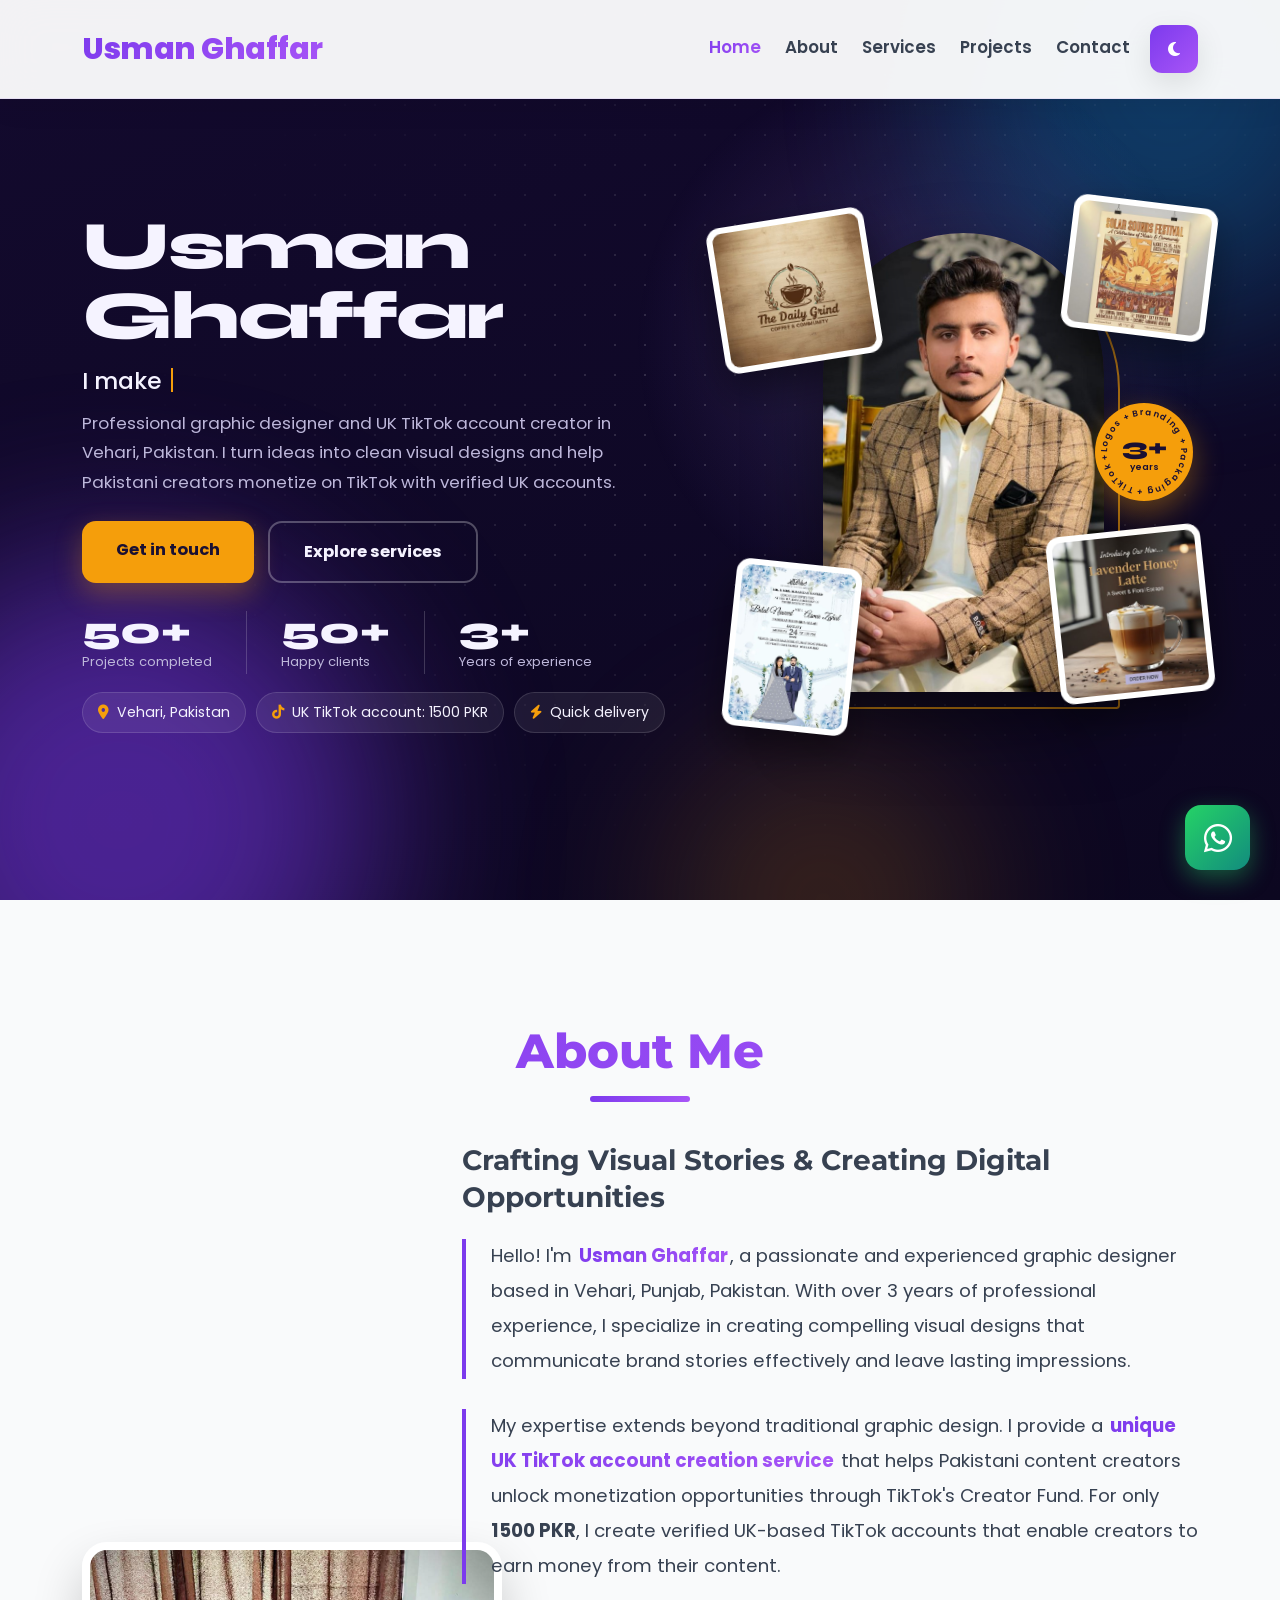
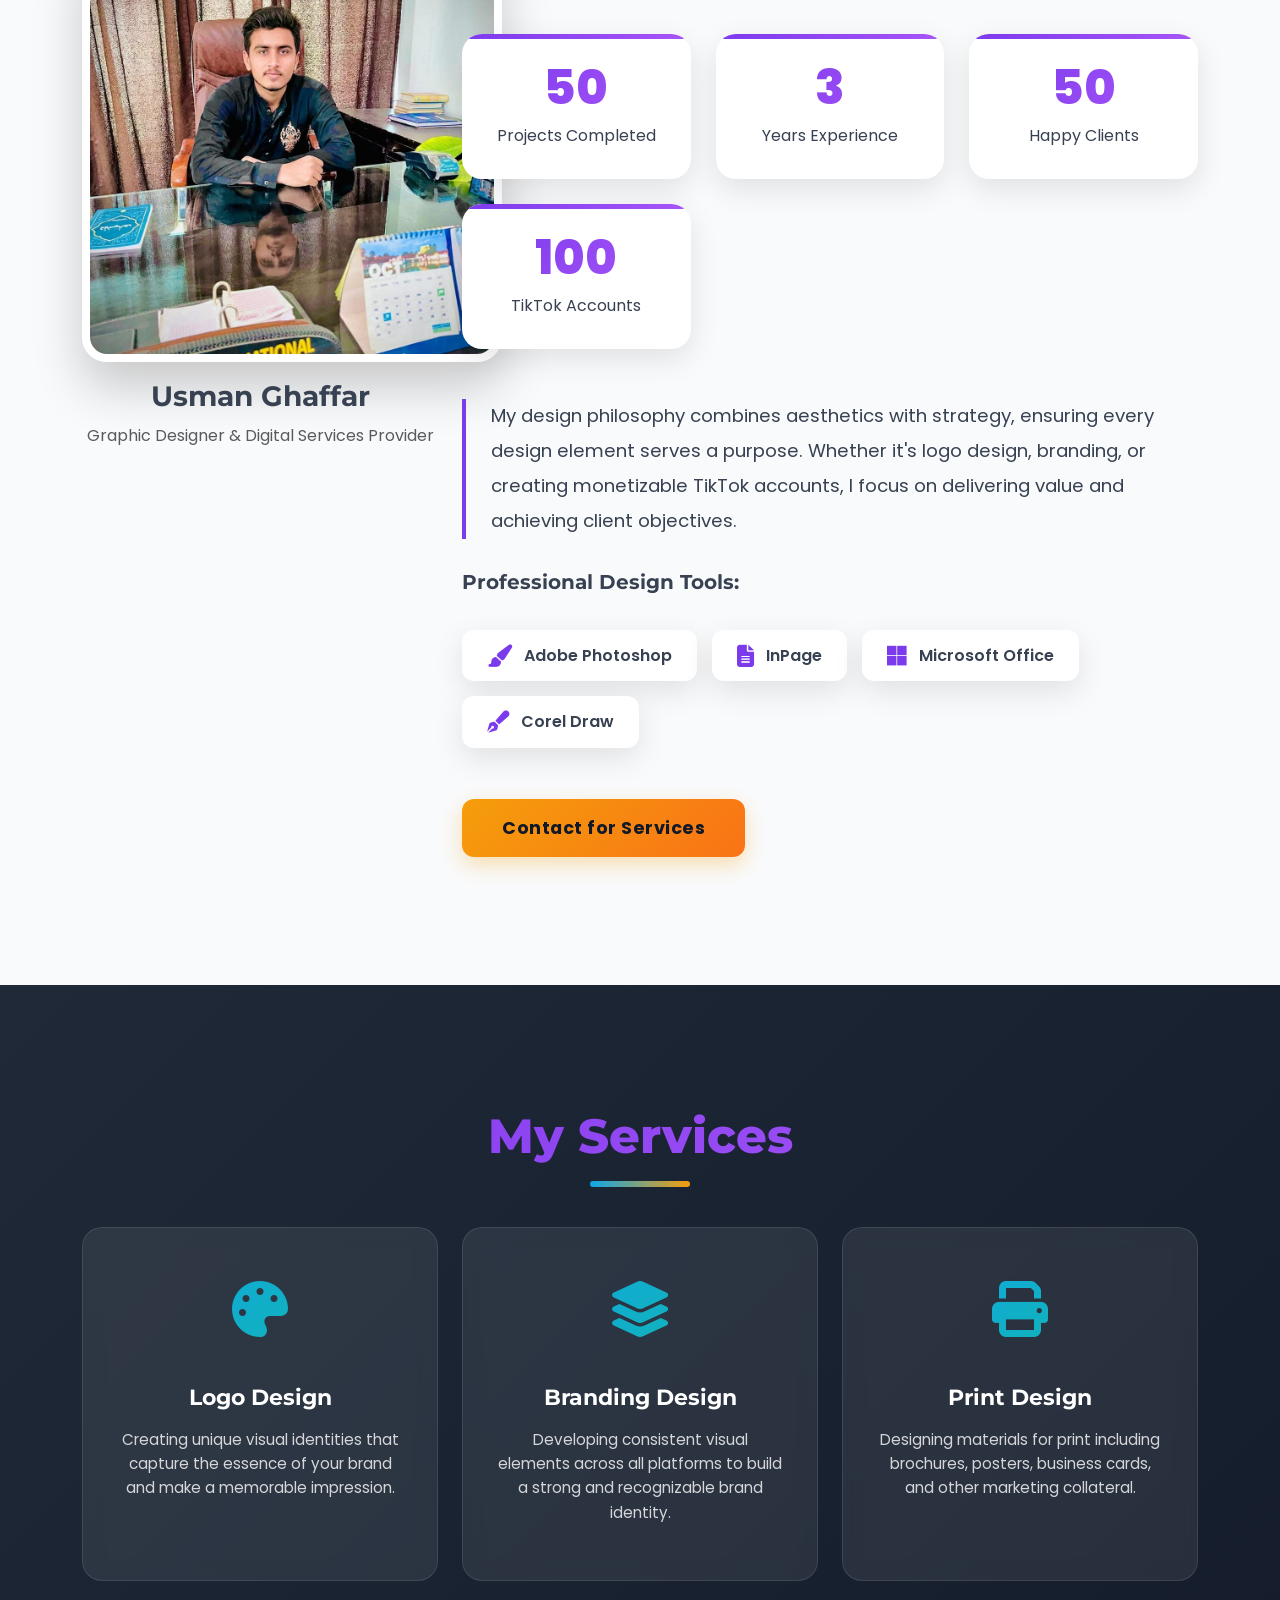
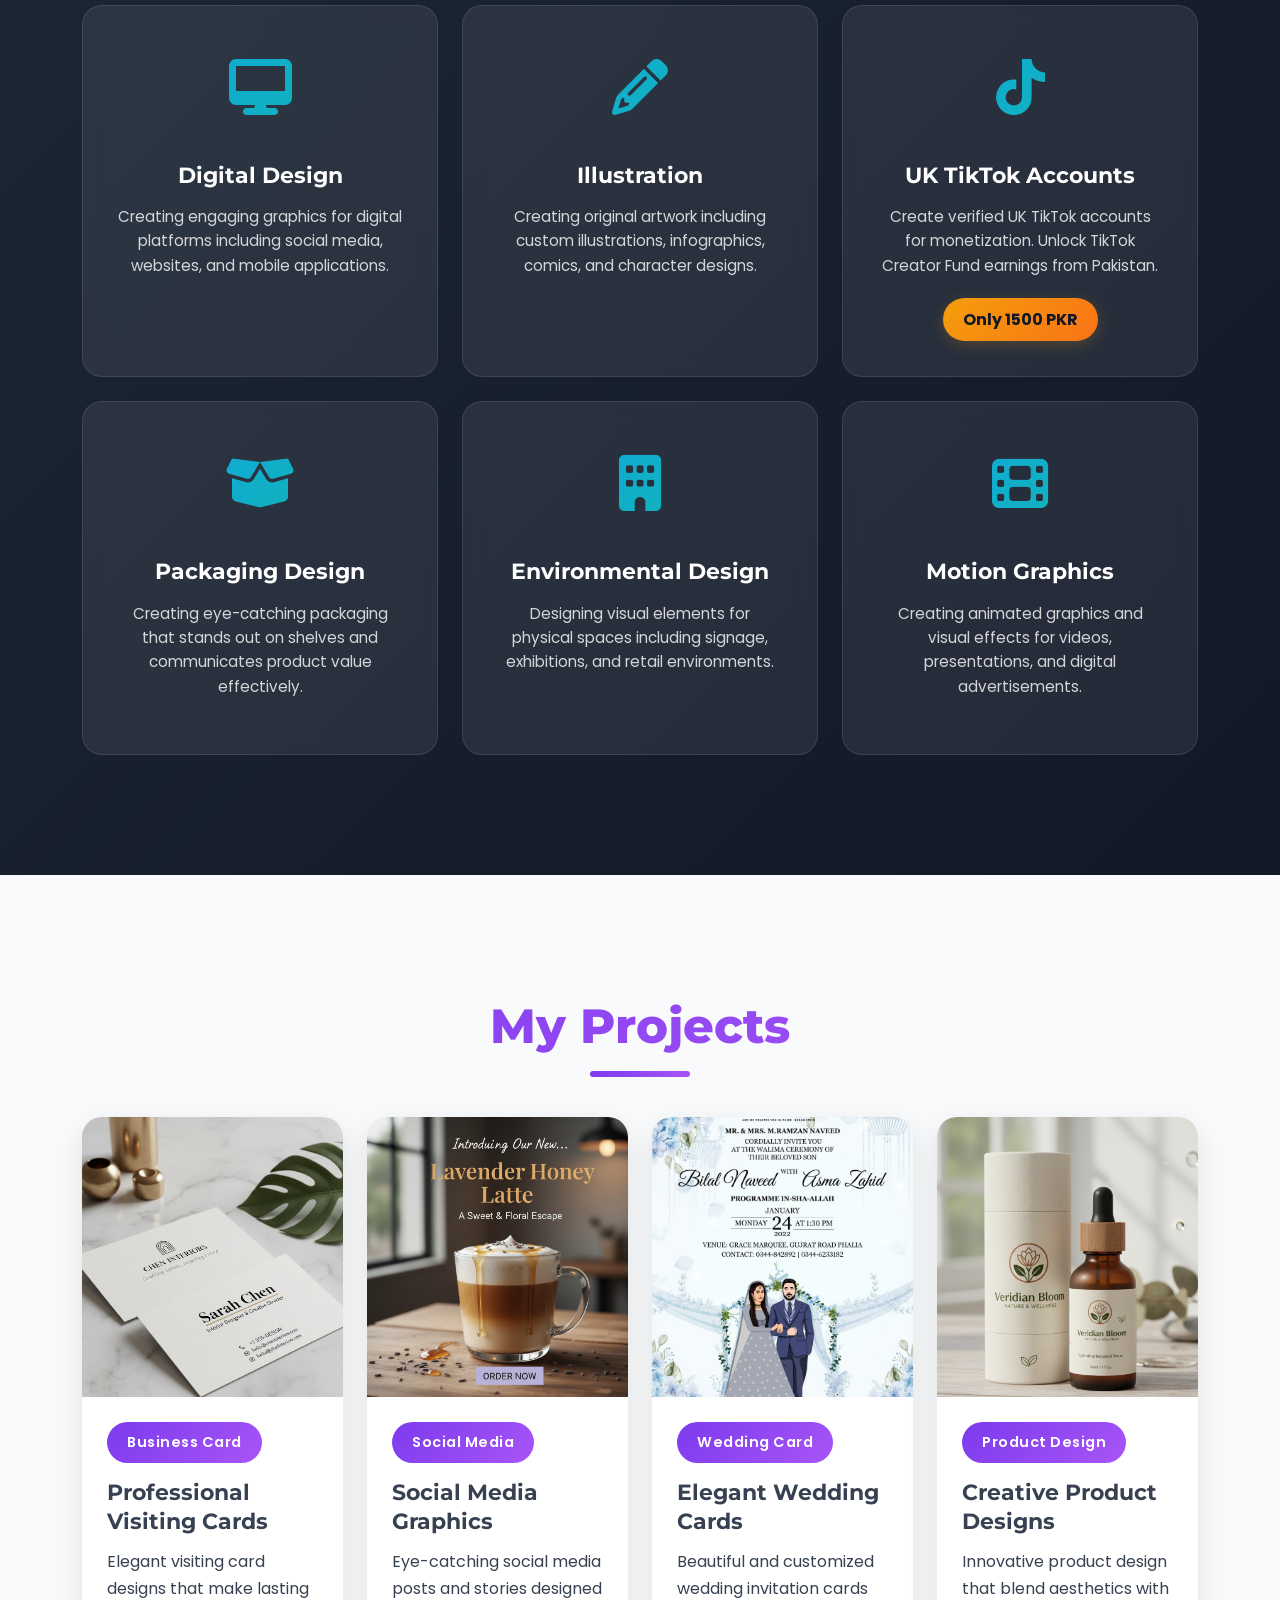
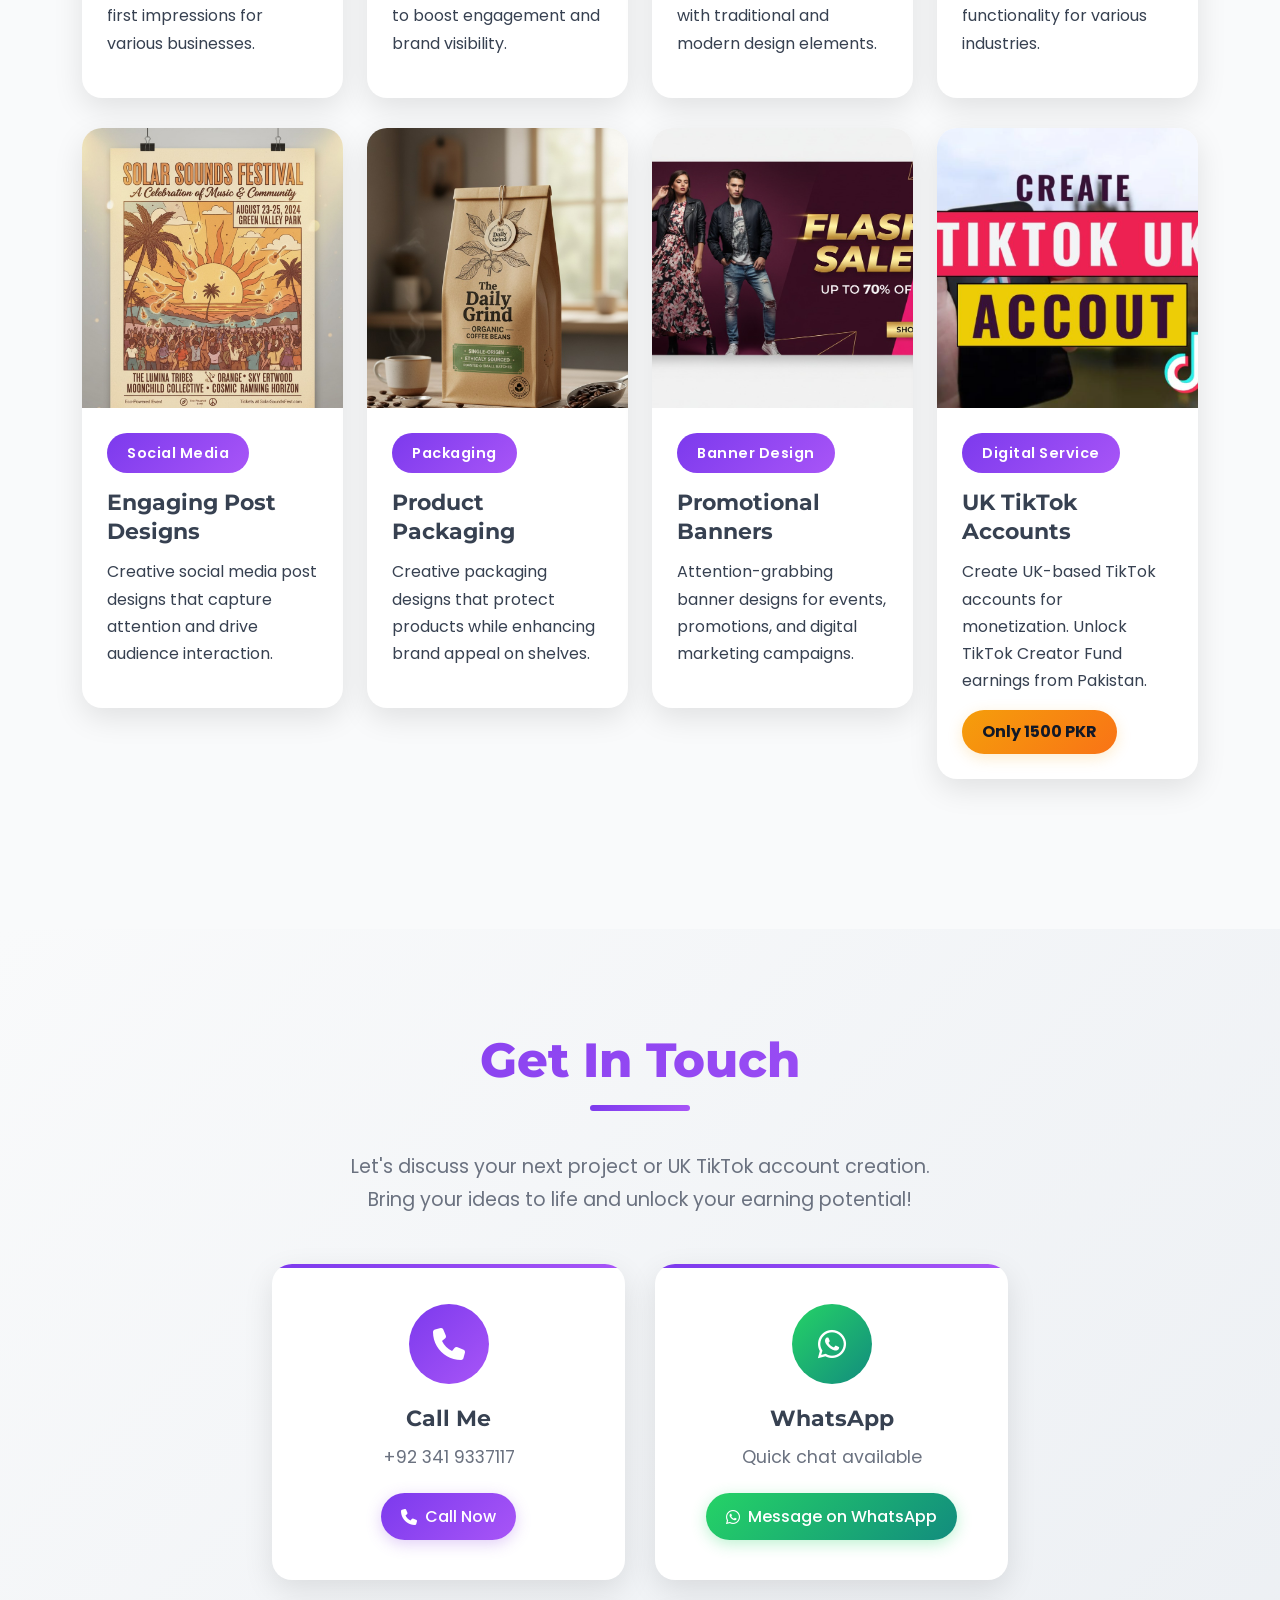
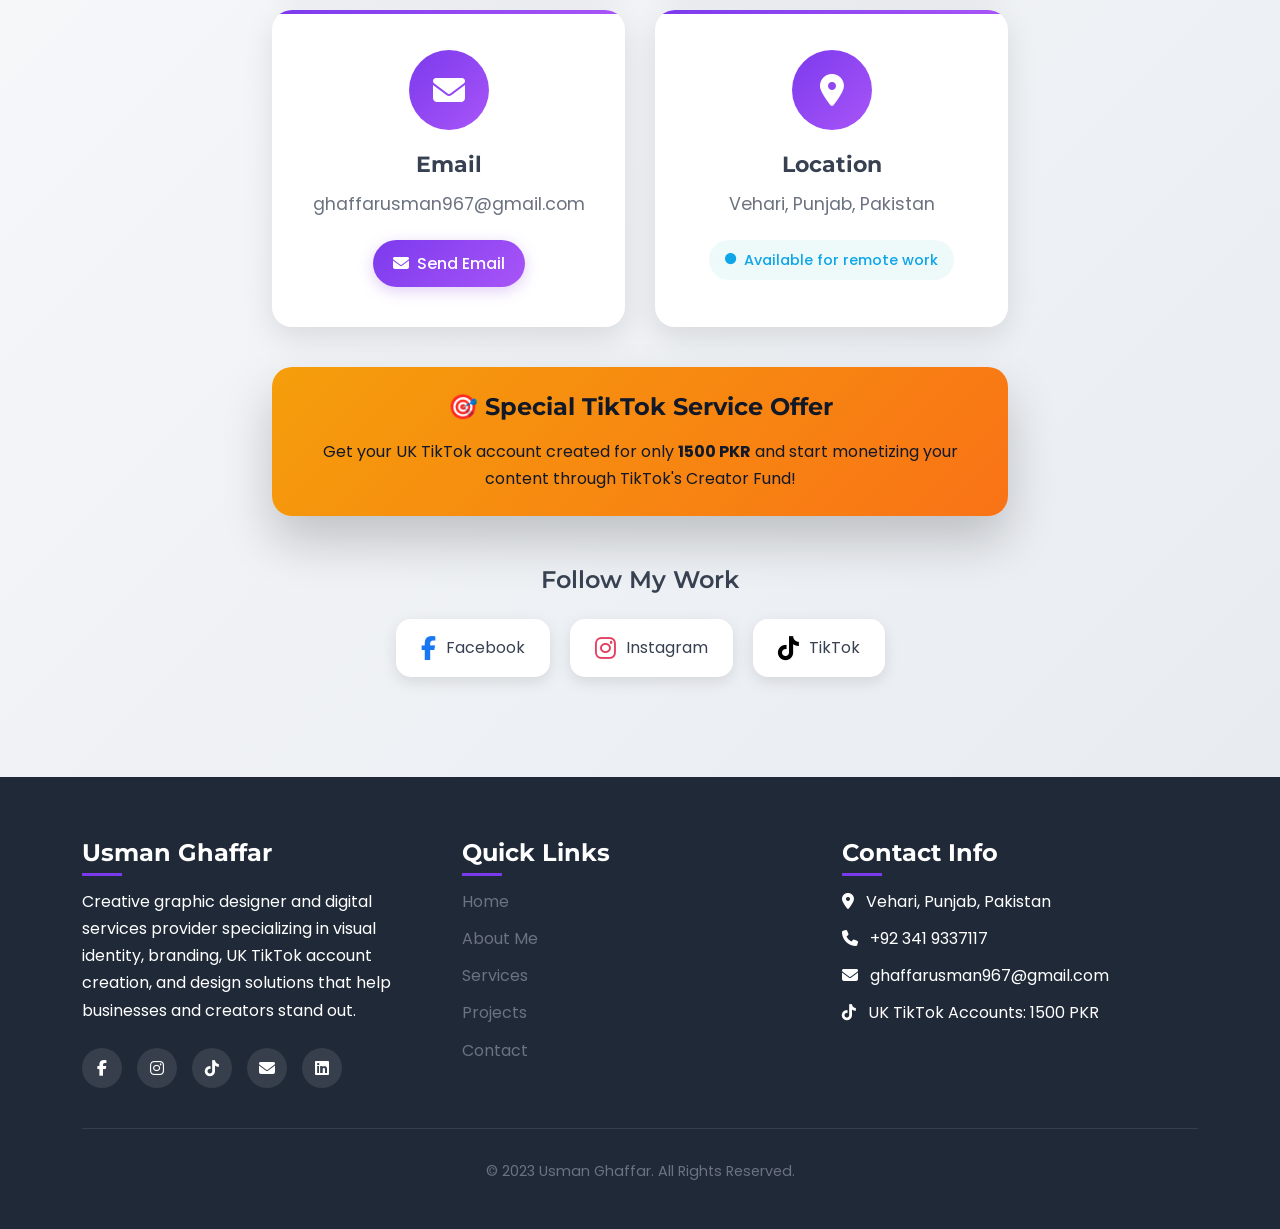
==== index.html @ 7936e30e "Add files via upload" ====
<!DOCTYPE html>
<html lang="en">
<head>
    <meta charset="UTF-8">
    <meta name="viewport" content="width=device-width, initial-scale=1.0">
    <title>Usman Ghaffar - Professional Graphic Designer & UK TikTok Account Creator | Logo Design & Digital Services</title>
    <meta name="google-site-verification" content="google960a1017d7195455" />
    <!-- Bootstrap CSS -->
    <link href="https://cdn.jsdelivr.net/npm/bootstrap@5.3.0/dist/css/bootstrap.min.css" rel="stylesheet">
    <!-- Font Awesome -->
    <link rel="stylesheet" href="https://cdnjs.cloudflare.com/ajax/libs/font-awesome/6.4.0/css/all.min.css">
    <!-- Google Fonts -->
    <link href="https://fonts.googleapis.com/css2?family=Poppins:wght@300;400;500;600;700;800&family=Montserrat:wght@400;500;600;700;800&family=Syne:wght@700;800&display=swap" rel="stylesheet">
    
    <!-- SEO Meta Tags -->
    <meta name="description" content="Usman Ghaffar - Professional Graphic Designer from Vehari, Pakistan offering Logo Design, Branding, Social Media Graphics & UK TikTok Account Creation for Monetization (Only 1500 PKR).">
    <meta name="keywords" content="Usman Ghaffar, Graphic Designer Pakistan, Logo Design, Branding, UK TikTok Account Pakistan, TikTok Monetization, Social Media Design, Visiting Cards, Wedding Cards, Vehari Designer, Digital Services Pakistan">
    <meta name="author" content="Usman Ghaffar">
    <meta name="robots" content="index, follow, max-image-preview:large, max-snippet:-1, max-video-preview:-1">
    <meta name="googlebot" content="index, follow">
    
    <!-- Canonical URL -->
    <link rel="canonical" href="https://usmanghaffarservices.vercel.app">
    
    <!-- Open Graph Tags -->
    <meta property="og:title" content="Usman Ghaffar - Professional Graphic Designer & UK TikTok Account Creator">
    <meta property="og:description" content="Transform your ideas into stunning visuals & monetize on TikTok with UK accounts. Professional Graphic Design & UK TikTok Account Creation services in Pakistan.">
    <meta property="og:type" content="website">
    <meta property="og:url" content="https://usmanghaffarservices.vercel.app">
    <meta property="og:image" content="https://usmanghaffarservices.vercel.app/assets/og-image.jpg">
    <meta property="og:image:secure_url" content="https://usmanghaffarservices.vercel.app/assets/og-image.jpg">
    <meta property="og:image:type" content="image/jpeg">
    <meta property="og:image:width" content="1200">
    <meta property="og:image:height" content="630">
    <meta property="og:image:alt" content="Usman Ghaffar - Professional Graphic Designer and UK TikTok Account Creator from Pakistan">
    <meta property="og:locale" content="en_US">
    <meta property="og:site_name" content="Usman Ghaffar Services">
    
    <!-- Twitter Card -->
    <meta name="twitter:card" content="summary_large_image">
    <meta name="twitter:title" content="Usman Ghaffar - Graphic Designer & UK TikTok Account Creator">
    <meta name="twitter:description" content="Professional Graphic Design & UK TikTok Account Creation services in Pakistan. Get monetized on TikTok!">
    <meta name="twitter:image" content="https://usmanghaffarservices.vercel.app/assets/og-image.jpg">
    <meta name="twitter:image:alt" content="Usman Ghaffar - Professional Graphic Designer and UK TikTok Account Creator from Pakistan">
    
    <!-- Structured Data for Local Business -->
    <script type="application/ld+json">
    {
        "@context": "https://schema.org",
        "@type": "ProfessionalService",
        "name": "Usman Ghaffar Services",
        "image": "https://usmanghaffarservices.vercel.app/assets/og-image.jpg",
        "logo": "https://usmanghaffarservices.vercel.app/favicon-192x192.png",
        "description": "Professional Graphic Design & UK TikTok Account Creation services in Vehari, Pakistan",
        "address": {
            "@type": "PostalAddress",
            "addressLocality": "Vehari",
            "addressRegion": "Punjab",
            "addressCountry": "Pakistan"
        },
        "geo": {
            "@type": "GeoCoordinates",
            "latitude": "30.0417",
            "longitude": "72.3528"
        },
        "url": "https://usmanghaffarservices.vercel.app",
        "telephone": "+923419337117",
        "email": "ghaffarusman967@gmail.com",
        "openingHours": "Mo-Su 09:00-22:00",
        "serviceType": ["Graphic Design", "Logo Design", "Branding", "UK TikTok Account Creation", "Digital Services"],
        "priceRange": "₹₹",
        "sameAs": [
            "https://www.facebook.com/share/16mjkzLDcg/",
            "https://www.instagram.com/usmanghaffar33",
            "https://www.tiktok.com/@mr.graphics6"
        ]
    }
    </script>
    
    <!-- Favicons (browser tab + Google search results) -->
    <link rel="icon" href="/favicon.ico" sizes="any">
    <link rel="icon" type="image/png" sizes="48x48" href="/favicon-48x48.png">
    <link rel="icon" type="image/png" sizes="192x192" href="/favicon-192x192.png">
    <link rel="apple-touch-icon" sizes="180x180" href="/apple-touch-icon.png">
    <meta name="theme-color" content="#7C3AED">

    <!-- Google AdSense -->
    <script async src="https://pagead2.googlesyndication.com/pagead/js/adsbygoogle.js?client=ca-pub-4909260002549497"
         crossorigin="anonymous"></script>
    
    <style>
        :root {
            --primary: #7C3AED;
            --primary-dark: #6D28D9;
            --primary-light: #8B5CF6;
            --secondary: #0EA5E9;
            --secondary-dark: #0284C7;
            --accent: #F59E0B;
            --accent-dark: #D97706;
            --purple: #A855F7;
            --purple-dark: #9333EA;
            --blue: #3B82F6;
            --blue-dark: #2563EB;
            --teal: #14B8A6;
            --teal-dark: #0D9488;
            --dark: #1F2937;
            --darker: #111827;
            --light: #F9FAFB;
            --light-gray: #F3F4F6;
            --text: #374151;
            --text-light: #6B7280;
            --transition: all 0.4s cubic-bezier(0.4, 0, 0.2, 1);
            --shadow: 0 10px 30px rgba(0, 0, 0, 0.1);
            --shadow-lg: 0 20px 40px rgba(0, 0, 0, 0.15);
            --shadow-xl: 0 25px 50px rgba(0, 0, 0, 0.2);
            --gradient-primary: linear-gradient(135deg, var(--primary), var(--purple));
            --gradient-secondary: linear-gradient(135deg, var(--secondary), var(--teal));
            --gradient-accent: linear-gradient(135deg, var(--accent), #F97316);
            --gradient-dark: linear-gradient(135deg, var(--dark), var(--darker));
        }

        .dark-mode {
            --primary: #8B5CF6;
            --primary-dark: #7C3AED;
            --primary-light: #A78BFA;
            --secondary: #38BDF8;
            --secondary-dark: #0EA5E9;
            --accent: #FBBF24;
            --accent-dark: #F59E0B;
            --purple: #C084FC;
            --purple-dark: #A855F7;
            --blue: #60A5FA;
            --blue-dark: #3B82F6;
            --teal: #2DD4BF;
            --teal-dark: #14B8A6;
            --dark: #111827;
            --darker: #030712;
            --light: #1F2937;
            --light-gray: #374151;
            --text: #F9FAFB;
            --text-light: #D1D5DB;
            --gradient-primary: linear-gradient(135deg, var(--primary), var(--purple-dark));
            --gradient-secondary: linear-gradient(135deg, var(--secondary), var(--teal-dark));
            --gradient-accent: linear-gradient(135deg, var(--accent), #F97316);
            --gradient-dark: linear-gradient(135deg, #1F2937, #111827);
        }

        * {
            margin: 0;
            padding: 0;
            box-sizing: border-box;
        }

        html {
            scroll-behavior: smooth;
        }

        body {
            font-family: 'Poppins', sans-serif;
            background-color: var(--light);
            color: var(--text);
            transition: var(--transition);
            overflow-x: hidden;
            line-height: 1.7;
        }

        h1, h2, h3, h4, h5, h6 {
            font-family: 'Montserrat', sans-serif;
            font-weight: 700;
            line-height: 1.3;
        }

        /* Navbar */
        .navbar {
            background-color: rgba(255, 255, 255, 0.95);
            backdrop-filter: blur(20px);
            box-shadow: 0 4px 30px rgba(0, 0, 0, 0.08);
            padding: 18px 0;
            transition: var(--transition);
            border-bottom: 1px solid rgba(124, 58, 237, 0.1);
        }

        .dark-mode .navbar {
            background-color: rgba(31, 41, 55, 0.95);
            border-bottom: 1px solid rgba(139, 92, 246, 0.1);
        }

        .navbar-brand {
            font-weight: 800;
            font-size: 1.9rem;
            background: var(--gradient-primary);
            -webkit-background-clip: text;
            -webkit-text-fill-color: transparent;
            letter-spacing: -0.5px;
        }

        .nav-link {
            font-weight: 600;
            margin: 0 12px;
            position: relative;
            color: var(--text) !important;
            font-size: 1.05rem;
            padding: 8px 0 !important;
        }

        .nav-link:after {
            content: '';
            position: absolute;
            bottom: 0;
            left: 0;
            width: 0;
            height: 3px;
            background: var(--gradient-primary);
            border-radius: 2px;
            transition: var(--transition);
        }

        .nav-link:hover:after {
            width: 100%;
        }

        .nav-link.active {
            background: var(--gradient-primary);
            -webkit-background-clip: text;
            -webkit-text-fill-color: transparent;
        }

        /* Theme Toggle */
        .theme-toggle {
            background: var(--gradient-primary);
            color: white;
            border: none;
            width: 48px;
            height: 48px;
            border-radius: 12px;
            display: flex;
            align-items: center;
            justify-content: center;
            cursor: pointer;
            box-shadow: var(--shadow);
            transition: var(--transition);
            position: relative;
            overflow: hidden;
        }

        .theme-toggle:hover {
            transform: translateY(-3px) rotate(10deg);
            box-shadow: var(--shadow-lg);
        }

        /* WhatsApp Floating Button */
        .whatsapp-float {
            position: fixed;
            bottom: 30px;
            right: 30px;
            width: 65px;
            height: 65px;
            background: linear-gradient(135deg, #25D366, #128C7E);
            color: white;
            border-radius: 16px;
            text-align: center;
            font-size: 32px;
            box-shadow: 0 8px 25px rgba(37, 211, 102, 0.4);
            z-index: 1000;
            display: flex;
            align-items: center;
            justify-content: center;
            animation: float 3s ease-in-out infinite;
            transition: var(--transition);
            text-decoration: none;
        }

        .whatsapp-float:hover {
            transform: scale(1.15) rotate(5deg);
            box-shadow: 0 12px 30px rgba(37, 211, 102, 0.6);
        }

        @keyframes float {
            0%, 100% { transform: translateY(0px); }
            50% { transform: translateY(-10px); }
        }

        /* ===== Hero (redesigned) ===== */
        .hx {
            --hx-bg: #130a2e;
            --hx-bg2: #0c0720;
            --hx-ink: #F5F3FF;
            --hx-mute: #BDB7DA;
            --hx-amber: #F59E0B;
            position: relative;
            min-height: 100vh;
            min-height: 100svh;
            display: flex;
            align-items: center;
            padding: 112px 0 64px;
            overflow: hidden;
            isolation: isolate;
            color: var(--hx-ink);
            background: linear-gradient(160deg, var(--hx-bg) 0%, var(--hx-bg2) 100%);
        }

        /* Background layers */
        .hx-bg { position: absolute; inset: 0; z-index: -1; pointer-events: none; }
        .hx-blob {
            position: absolute;
            border-radius: 50%;
            filter: blur(90px);
            will-change: transform;
            animation: hx-drift 18s ease-in-out infinite alternate;
        }
        .hx-blob.b1 { width: 520px; height: 520px; background: #7C3AED; left: -140px; bottom: -180px; opacity: .55; }
        .hx-blob.b2 { width: 440px; height: 440px; background: #0EA5E9; right: -110px; top: -130px; opacity: .32; animation-duration: 23s; animation-delay: -6s; }
        .hx-blob.b3 { width: 300px; height: 300px; background: #F59E0B; right: 24%; bottom: -150px; opacity: .2; animation-duration: 27s; animation-delay: -12s; }
        @keyframes hx-drift { to { transform: translate3d(70px, -45px, 0) scale(1.12); } }

        .hx-dots {
            position: absolute;
            inset: 0;
            background-image: radial-gradient(rgba(255, 255, 255, .15) 1px, transparent 1.3px);
            background-size: 30px 30px;
            -webkit-mask-image: radial-gradient(ellipse 70% 70% at 62% 45%, #000 15%, transparent 75%);
            mask-image: radial-gradient(ellipse 70% 70% at 62% 45%, #000 15%, transparent 75%);
        }
        .hx-spot {
            position: absolute;
            inset: 0;
            background: radial-gradient(440px circle at var(--sx, 72%) var(--sy, 38%), rgba(167, 139, 250, .2), transparent 65%);
        }

        /* Layout */
        .hx-grid {
            display: grid;
            grid-template-columns: minmax(0, 1.12fr) minmax(0, .88fr);
            gap: clamp(24px, 4vw, 64px);
            align-items: center;
        }
        .hx-copy { position: relative; z-index: 2; container-type: inline-size; min-width: 0; }

        /* Name: letters rise out of a mask, then react to the cursor */
        .hx-name {
            font-family: 'Syne', 'Montserrat', sans-serif;
            font-weight: 800;
            font-size: clamp(2.2rem, 5.6vw, 4.6rem);   /* fallback */
            font-size: clamp(2.2rem, 11.4cqw, 8rem);   /* fits the column: Syne is very wide */
            white-space: nowrap;
            line-height: .95;
            letter-spacing: -.03em;
            margin: 0 0 16px;
            color: var(--hx-ink);
        }
        .hx-line { display: block; overflow: hidden; padding: .14em 0 .08em; margin: -.14em 0 -.08em; }
        .hx-ch {
            display: inline-block;
            transform: translateY(110%);
            animation: hx-ch-in .95s cubic-bezier(.2, .8, .2, 1) forwards;
            animation-delay: calc(.15s + var(--i) * .06s);
            transition: color .25s ease, translate .3s cubic-bezier(.2, .8, .2, 1);
        }
        .hx-ch:hover { color: var(--hx-amber); translate: 0 -.07em; }
        @keyframes hx-ch-in { to { transform: translateY(0); } }

        .hx-role {
            font-size: clamp(1.1rem, 1.9vw, 1.45rem);
            font-weight: 500;
            line-height: 1.4;
            min-height: 1.4em;
            margin: 0 0 12px;
        }
        .hx-role .hx-type { color: var(--hx-amber); }
        .hx-caret {
            display: inline-block;
            width: 2px;
            height: 1.05em;
            margin-left: 3px;
            vertical-align: -.15em;
            background: var(--hx-amber);
            animation: hx-blink 1s steps(1) infinite;
        }
        @keyframes hx-blink { 50% { opacity: 0; } }

        .hx-lead {
            max-width: 34rem;
            font-size: 1.05rem;
            line-height: 1.75;
            color: var(--hx-mute);
            margin: 0 0 24px;
        }

        .hx-actions { display: flex; flex-wrap: wrap; gap: 14px; margin-bottom: 28px; }
        .hx-btn {
            position: relative;
            overflow: hidden;
            display: inline-block;
            padding: 15px 34px;
            border-radius: 14px;
            font-weight: 700;
            font-size: 1.02rem;
            transition: transform .3s cubic-bezier(.2, .8, .2, 1), box-shadow .3s ease, background-color .3s ease, border-color .3s ease;
        }
        .hx-btn:focus-visible { outline: 3px solid #fff; outline-offset: 3px; }
        .hx-btn-main { background: var(--hx-amber); color: #1a1033; box-shadow: 0 10px 28px rgba(245, 158, 11, .32); }
        .hx-btn-main:hover { color: #1a1033; transform: translateY(-4px); box-shadow: 0 16px 36px rgba(245, 158, 11, .45); }
        .hx-btn-main:after {
            content: '';
            position: absolute;
            top: 0; bottom: 0; left: -60%;
            width: 40%;
            background: linear-gradient(100deg, transparent, rgba(255, 255, 255, .55), transparent);
            transform: skewX(-20deg);
        }
        .hx-btn-main:hover:after { left: 130%; transition: left .7s ease; }
        .hx-btn-ghost { color: var(--hx-ink); border: 2px solid rgba(255, 255, 255, .28); }
        .hx-btn-ghost:hover { color: #fff; border-color: #fff; background: rgba(255, 255, 255, .08); transform: translateY(-4px); }

        .hx-stats { display: flex; gap: clamp(16px, 3vw, 34px); list-style: none; padding: 0; margin: 0 0 18px; }
        .hx-stats li { padding-left: clamp(16px, 3vw, 34px); border-left: 1px solid rgba(255, 255, 255, .18); }
        .hx-stats li:first-child { padding-left: 0; border-left: 0; }
        .hx-stats b { display: block; font-family: 'Syne', 'Montserrat', sans-serif; font-weight: 800; font-size: clamp(1.7rem, 3vw, 2.4rem); line-height: 1.05; }
        .hx-stats small { display: block; font-size: .82rem; color: var(--hx-mute); }

        .hx-chips { display: flex; flex-wrap: wrap; gap: 10px; }
        .hx-chip {
            display: inline-flex;
            align-items: center;
            gap: 8px;
            padding: 8px 15px;
            border-radius: 999px;
            font-size: .88rem;
            color: var(--hx-ink);
            background: rgba(255, 255, 255, .07);
            border: 1px solid rgba(255, 255, 255, .13);
            backdrop-filter: blur(8px);
        }
        .hx-chip i { color: var(--hx-amber); }

        /* One orchestrated entrance for the text block */
        .hx-in { opacity: 0; transform: translateY(16px); animation: hx-rise .8s cubic-bezier(.2, .8, .2, 1) forwards; animation-delay: var(--d, 0s); }
        @keyframes hx-rise { to { opacity: 1; transform: none; } }

        /* Stage: portrait in an arch, with real design work orbiting it */
        .hx-stage {
            position: relative;
            width: 100%;
            max-width: 500px;
            margin-left: auto;
            aspect-ratio: 480 / 560;
            --px: 0; --py: 0;
        }
        .hx-portrait-wrap {
            position: absolute;
            left: 20%; top: 6%;
            width: 60%; height: 84%;
            z-index: 2;
            transform: translate3d(calc(var(--px) * -9px), calc(var(--py) * -7px), 0);
            transition: transform .45s ease-out;
        }
        .hx-portrait-wrap:before {
            content: '';
            position: absolute;
            inset: 0;
            border: 2px solid rgba(245, 158, 11, .75);
            border-radius: 999px 999px 26px 26px;
            transform: translate(16px, 16px);
            opacity: 0;
            animation: hx-fade .9s ease 1.1s forwards;
        }
        @keyframes hx-fade { to { opacity: 1; } }
        .hx-portrait {
            position: relative;
            width: 100%; height: 100%;
            border-radius: 999px 999px 26px 26px;
            overflow: hidden;
            background: #2a1a57;
            box-shadow: 0 30px 70px rgba(0, 0, 0, .5);
            opacity: 0;
            animation: hx-arch 1.1s cubic-bezier(.2, .8, .2, 1) .35s forwards;
        }
        .hx-portrait img { width: 100%; height: 100%; object-fit: cover; object-position: 50% 12%; display: block; }
        @keyframes hx-arch { from { opacity: 0; transform: translateY(46px) scale(.94); } to { opacity: 1; transform: none; } }

        .hx-work {
            position: absolute;
            z-index: 3;
            display: block;
            width: var(--w);
            transform: translate3d(calc(var(--px) * var(--dx) * 1px), calc(var(--py) * var(--dy) * 1px), 0);
            transition: transform .45s ease-out;
        }
        .hx-work:hover { z-index: 6; }
        .hx-work:focus-visible { outline: 3px solid #fff; outline-offset: 4px; border-radius: 16px; }
        .hx-work-in {
            display: block;
            padding: 6px;
            background: #fff;
            border-radius: 14px;
            rotate: var(--r);
            box-shadow: 0 18px 40px rgba(0, 0, 0, .45);
            opacity: 0;
            transition: rotate .4s cubic-bezier(.2, .8, .2, 1), scale .4s cubic-bezier(.2, .8, .2, 1), box-shadow .4s ease;
            animation: hx-pop .85s cubic-bezier(.2, .9, .25, 1.15) var(--d) forwards, hx-float 7s ease-in-out calc(var(--d) + .9s) infinite;
        }
        .hx-work:hover .hx-work-in { rotate: 0deg; scale: 1.08; box-shadow: 0 26px 50px rgba(0, 0, 0, .55); }
        .hx-work img { display: block; width: 100%; height: auto; border-radius: 9px; }
        @keyframes hx-pop { from { opacity: 0; transform: scale(.55) translateY(34px); } to { opacity: 1; transform: none; } }
        @keyframes hx-float { 0%, 100% { translate: 0 0; } 50% { translate: 0 -11px; } }

        .hx-work.w1 { --w: 34%; --r: -9deg; --dx: -26; --dy: -14; --d: .85s; left: -3%; top: 3%; }
        .hx-work.w2 { --w: 31%; --r: 7deg;  --dx: 22;  --dy: -18; --d: 1.0s; right: -3%; top: 0; }
        .hx-work.w3 { --w: 27%; --r: 6deg;  --dx: -20; --dy: 16;  --d: 1.15s; left: 0; bottom: 3%; }
        .hx-work.w4 { --w: 33%; --r: -6deg; --dx: 28;  --dy: 14;  --d: 1.3s; right: -2%; bottom: 9%; }

        /* Spinning badge */
        .hx-badge {
            position: absolute;
            right: 1%; top: 37%;
            width: 21%;
            aspect-ratio: 1;
            z-index: 5;
            border-radius: 50%;
            background: var(--hx-amber);
            box-shadow: 0 12px 30px rgba(245, 158, 11, .38);
            opacity: 0;
            animation: hx-pop 0.85s cubic-bezier(.2, .9, .25, 1.15) 1.45s forwards;
        }
        .hx-badge svg { position: absolute; inset: 0; width: 100%; height: 100%; }
        .hx-badge .ring { animation: hx-spin 16s linear infinite; transform-origin: 50% 50%; }
        @keyframes hx-spin { to { transform: rotate(360deg); } }

        /* Pause endless motion when the hero is off-screen */
        .hx.hx-off .hx-blob, .hx.hx-off .hx-work-in, .hx.hx-off .hx-badge .ring, .hx.hx-off .hx-caret { animation-play-state: paused; }

        @media (max-width: 991px) {
            .hx { min-height: auto; padding: 108px 0 70px; }
            .hx-grid { grid-template-columns: 1fr; gap: 44px; }
            .hx-copy { text-align: center; }
            .hx-role { min-height: 2.9em; }
            .hx-lead { margin-left: auto; margin-right: auto; }
            .hx-actions, .hx-stats, .hx-chips { justify-content: center; }
            .hx-stage { max-width: 420px; margin: 0 auto; }
        }
        @media (max-width: 480px) {
            .hx-work.w1 { left: 1%; }
            .hx-work.w2, .hx-work.w4 { right: 0; }
            .hx-work.w3 { left: 1%; }
            .hx-stats { gap: 14px; }
            .hx-stats li { padding-left: 14px; text-align: left; }
            .hx-stats small { font-size: .74rem; }
            .hx-btn { padding: 14px 26px; }
            .hx-chip { font-size: .82rem; padding: 7px 12px; }
        }
        @media (prefers-reduced-motion: reduce) {
            .hx *, .hx *:before, .hx *:after { animation: none !important; transition: none !important; }
            .hx-ch { transform: none; }
            .hx-in, .hx-portrait, .hx-work-in, .hx-badge, .hx-portrait-wrap:before { opacity: 1; transform: none; }
            .hx-badge { transform: none; }
        }

        .btn-custom {
            background: var(--gradient-accent);
            color: var(--darker);
            border: none;
            padding: 16px 40px;
            border-radius: 12px;
            font-weight: 700;
            transition: var(--transition);
            box-shadow: 0 8px 20px rgba(245, 158, 11, 0.3);
            margin: 8px 15px 8px 0;
            font-size: 1.1rem;
            letter-spacing: 0.5px;
            position: relative;
            overflow: hidden;
        }

        .btn-custom:hover {
            transform: translateY(-5px);
            box-shadow: 0 15px 30px rgba(245, 158, 11, 0.4);
        }

        .btn-outline-light {
            background: transparent;
            border: 2px solid rgba(255, 255, 255, 0.3);
            color: white;
            padding: 16px 40px;
            border-radius: 12px;
            font-weight: 600;
            transition: var(--transition);
            margin: 8px 0;
            font-size: 1.1rem;
            letter-spacing: 0.5px;
        }

        .btn-outline-light:hover {
            background: rgba(255, 255, 255, 0.1);
            border-color: white;
            transform: translateY(-5px);
        }

        /* About Section */
        .about-section {
            padding: 120px 0;
            background: var(--light);
            position: relative;
            overflow: hidden;
        }

        .dark-mode .about-section {
            background: var(--dark);
        }

        .section-title {
            font-size: 3rem;
            margin-bottom: 60px;
            text-align: center;
            position: relative;
            z-index: 2;
            background: var(--gradient-primary);
            -webkit-background-clip: text;
            -webkit-text-fill-color: transparent;
            font-weight: 800;
        }

        .section-title:after {
            content: '';
            position: absolute;
            bottom: -20px;
            left: 50%;
            transform: translateX(-50%);
            width: 100px;
            height: 6px;
            background: var(--gradient-primary);
            border-radius: 3px;
        }

        .about-profile-img {
            width: 420px;
            height: 420px;
            border-radius: 25px;
            object-fit: cover;
            border: 8px solid white;
            box-shadow: var(--shadow-xl);
            transition: var(--transition);
            animation: profile-float 8s ease-in-out infinite;
        }

        .dark-mode .about-profile-img {
            border-color: var(--light);
        }

        .about-text {
            font-size: 1.15rem;
            line-height: 1.9;
            margin-bottom: 30px;
            position: relative;
            padding-left: 25px;
            border-left: 4px solid var(--primary);
        }

        .about-highlight {
            background: var(--gradient-primary);
            -webkit-background-clip: text;
            -webkit-text-fill-color: transparent;
            font-weight: 700;
            padding: 0 2px;
        }

        .stats-container {
            display: grid;
            grid-template-columns: repeat(auto-fit, minmax(180px, 1fr));
            gap: 25px;
            margin: 50px 0;
        }

        .stat-item {
            text-align: center;
            padding: 30px 20px;
            background: white;
            border-radius: 20px;
            box-shadow: var(--shadow);
            transition: var(--transition);
            position: relative;
            overflow: hidden;
        }

        .dark-mode .stat-item {
            background: var(--light);
        }

        .stat-item:before {
            content: '';
            position: absolute;
            top: 0;
            left: 0;
            width: 100%;
            height: 5px;
            background: var(--gradient-primary);
        }

        .stat-item:hover {
            transform: translateY(-10px);
            box-shadow: var(--shadow-lg);
        }

        .stat-number {
            font-size: 3rem;
            font-weight: 800;
            background: var(--gradient-primary);
            -webkit-background-clip: text;
            -webkit-text-fill-color: transparent;
            display: block;
            line-height: 1;
            margin-bottom: 10px;
        }

        .design-tools {
            display: flex;
            flex-wrap: wrap;
            gap: 15px;
            margin: 35px 0;
        }

        .tool-item {
            background: white;
            padding: 12px 25px;
            border-radius: 12px;
            box-shadow: var(--shadow);
            font-weight: 600;
            transition: var(--transition);
            display: flex;
            align-items: center;
            gap: 12px;
        }

        .dark-mode .tool-item {
            background: var(--light);
        }

        .tool-item:hover {
            transform: translateY(-5px);
            background: var(--gradient-primary);
            color: white;
            box-shadow: var(--shadow-lg);
        }

        .tool-item:hover .tool-icon {
            color: white;
        }

        .tool-icon {
            font-size: 1.4rem;
            color: var(--primary);
        }

        /* Skills Section */
        .skills-section {
            padding: 120px 0;
            background: var(--gradient-dark);
            color: white;
        }

        .skills-section .section-title:after {
            background: linear-gradient(to right, var(--secondary), var(--accent));
        }

        .skill-card {
            background: rgba(255, 255, 255, 0.08);
            border-radius: 20px;
            padding: 35px;
            text-align: center;
            transition: var(--transition);
            height: 100%;
            backdrop-filter: blur(10px);
            border: 1px solid rgba(255, 255, 255, 0.1);
            position: relative;
            overflow: hidden;
        }

        .skill-card:hover {
            transform: translateY(-15px) scale(1.03);
            background: rgba(255, 255, 255, 0.12);
            box-shadow: var(--shadow-xl);
            border-color: rgba(255, 255, 255, 0.2);
        }

        .skill-icon {
            font-size: 3.5rem;
            margin-bottom: 25px;
            background: var(--gradient-secondary);
            -webkit-background-clip: text;
            -webkit-text-fill-color: transparent;
            transition: var(--transition);
        }

        .skill-card:hover .skill-icon {
            transform: scale(1.2) rotate(10deg);
        }

        .skill-title {
            font-size: 1.4rem;
            margin-bottom: 15px;
            font-weight: 700;
        }

        .skill-description {
            font-size: 0.95rem;
            opacity: 0.8;
            line-height: 1.6;
            margin-bottom: 20px;
        }

        .project-price {
            display: inline-block;
            background: var(--gradient-accent);
            color: var(--darker);
            padding: 8px 20px;
            border-radius: 25px;
            font-size: 1rem;
            font-weight: 700;
            box-shadow: 0 4px 15px rgba(245, 158, 11, 0.2);
        }

        /* Projects Section */
        .projects-section {
            padding: 120px 0;
            background-color: var(--light);
        }

        .dark-mode .projects-section {
            background-color: var(--dark);
        }

        .project-card {
            border-radius: 20px;
            overflow: hidden;
            box-shadow: var(--shadow);
            transition: var(--transition);
            margin-bottom: 30px;
            background: white;
            position: relative;
        }

        .dark-mode .project-card {
            background: var(--light);
        }

        .project-card:hover {
            transform: translateY(-15px);
            box-shadow: var(--shadow-xl);
        }

        .project-img {
            width: 100%;
            height: 280px;
            object-fit: cover;
            transition: var(--transition);
        }

        .project-card:hover .project-img {
            transform: scale(1.1);
        }

        .project-content {
            padding: 25px;
        }

        .project-title {
            font-size: 1.4rem;
            margin-bottom: 12px;
            font-weight: 700;
        }

        .project-category {
            display: inline-block;
            background: var(--gradient-primary);
            color: white;
            padding: 8px 20px;
            border-radius: 25px;
            font-size: 0.9rem;
            font-weight: 600;
            margin-bottom: 15px;
            letter-spacing: 0.5px;
        }

        /* Contact Section - Refined UI */
        .contact-section {
            padding: 100px 0;
            background: linear-gradient(135deg, var(--light) 0%, #e8ecf1 100%);
            position: relative;
            overflow: hidden;
        }

        .dark-mode .contact-section {
            background: linear-gradient(135deg, var(--dark) 0%, #2a2a2a 100%);
        }

        .contact-subtitle {
            font-size: 1.2rem;
            color: var(--text-light);
            max-width: 600px;
            margin: 0 auto;
        }

        /* Contact Cards */
        .contact-cards {
            display: grid;
            grid-template-columns: repeat(auto-fit, minmax(280px, 1fr));
            gap: 30px;
            margin-bottom: 40px;
        }

        .contact-card {
            background: white;
            padding: 40px 30px;
            border-radius: 20px;
            text-align: center;
            box-shadow: 0 10px 30px rgba(0, 0, 0, 0.1);
            transition: var(--transition);
            position: relative;
            overflow: hidden;
        }

        .dark-mode .contact-card {
            background: var(--dark);
            box-shadow: 0 10px 30px rgba(0, 0, 0, 0.3);
        }

        .contact-card::before {
            content: '';
            position: absolute;
            top: 0;
            left: 0;
            width: 100%;
            height: 4px;
            background: linear-gradient(135deg, var(--primary), var(--purple));
        }

        .contact-card:hover {
            transform: translateY(-10px);
            box-shadow: 0 20px 40px rgba(0, 0, 0, 0.15);
        }

        .contact-card-icon {
            width: 80px;
            height: 80px;
            background: linear-gradient(135deg, var(--primary), var(--purple));
            border-radius: 50%;
            display: flex;
            align-items: center;
            justify-content: center;
            color: white;
            font-size: 2rem;
            margin: 0 auto 20px;
            transition: var(--transition);
        }

        .contact-card:hover .contact-card-icon {
            transform: scale(1.1) rotate(5deg);
        }

        .contact-card-icon.whatsapp {
            background: linear-gradient(135deg, #25D366, #128C7E);
        }

        .contact-card-content h3 {
            font-size: 1.4rem;
            margin-bottom: 10px;
            color: var(--text);
        }

        .contact-card-content p {
            color: var(--text-light);
            margin-bottom: 20px;
            font-size: 1.1rem;
        }

        .contact-link {
            display: inline-flex;
            align-items: center;
            padding: 10px 20px;
            background: linear-gradient(135deg, var(--primary), var(--purple));
            color: white;
            text-decoration: none;
            border-radius: 25px;
            font-weight: 500;
            transition: var(--transition);
            box-shadow: 0 4px 15px rgba(155, 93, 229, 0.3);
        }

        .contact-link:hover {
            transform: translateY(-2px);
            box-shadow: 0 6px 20px rgba(155, 93, 229, 0.4);
            color: white;
        }

        .contact-link.whatsapp {
            background: linear-gradient(135deg, #25D366, #128C7E);
            box-shadow: 0 4px 15px rgba(37, 211, 102, 0.3);
        }

        .contact-link.whatsapp:hover {
            box-shadow: 0 6px 20px rgba(37, 211, 102, 0.4);
        }

        .contact-status {
            display: inline-flex;
            align-items: center;
            padding: 8px 16px;
            background: rgba(78, 205, 196, 0.1);
            color: var(--secondary);
            border-radius: 20px;
            font-size: 0.9rem;
            font-weight: 500;
        }

        .contact-status i {
            color: var(--secondary);
            font-size: 0.7rem;
        }

        /* Social Media Large */
        .social-contact h4 {
            color: var(--text);
            font-weight: 600;
            margin-bottom: 20px;
        }

        .social-links-large {
            display: flex;
            justify-content: center;
            gap: 20px;
            flex-wrap: wrap;
        }

        .social-link-large {
            display: flex;
            align-items: center;
            padding: 15px 25px;
            background: white;
            color: var(--text);
            text-decoration: none;
            border-radius: 15px;
            transition: var(--transition);
            box-shadow: 0 5px 15px rgba(0, 0, 0, 0.1);
        }

        .dark-mode .social-link-large {
            background: var(--dark);
            box-shadow: 0 5px 15px rgba(0, 0, 0, 0.3);
        }

        .social-link-large:hover {
            transform: translateY(-5px);
            box-shadow: 0 10px 25px rgba(0, 0, 0, 0.15);
            color: var(--text);
        }

        .social-link-large i {
            font-size: 1.5rem;
            margin-right: 10px;
        }

        .social-link-large:nth-child(1) i { color: #1877F2; }
        .social-link-large:nth-child(2) i { color: #E4405F; }
        .social-link-large:nth-child(3) i { color: #000000; }

        .dark-mode .social-link-large:nth-child(3) i { color: #ffffff; }

        /* Special Offer */
        .special-offer {
            background: var(--gradient-accent);
            padding: 30px;
            border-radius: 20px;
            color: var(--darker);
            margin: 40px auto;
            text-align: center;
            box-shadow: var(--shadow-xl);
            animation: pulse 2s infinite;
            max-width: 800px;
        }

        /* Footer */
        .footer {
            background-color: var(--dark);
            color: white;
            padding: 60px 0 30px;
        }

        .footer-title {
            font-size: 1.5rem;
            margin-bottom: 20px;
            position: relative;
            display: inline-block;
        }

        .footer-title:after {
            content: '';
            position: absolute;
            bottom: -8px;
            left: 0;
            width: 40px;
            height: 3px;
            background: var(--primary);
        }

        .footer-links {
            list-style: none;
            padding: 0;
        }

        .footer-links li {
            margin-bottom: 10px;
        }

        .footer-links a {
            color: var(--text-light);
            text-decoration: none;
            transition: var(--transition);
        }

        .footer-links a:hover {
            color: var(--primary);
            padding-left: 5px;
        }

        .social-links {
            display: flex;
            gap: 15px;
            margin-top: 20px;
        }

        .social-link {
            display: flex;
            align-items: center;
            justify-content: center;
            width: 40px;
            height: 40px;
            background: rgba(255, 255, 255, 0.1);
            border-radius: 50%;
            color: white;
            transition: var(--transition);
        }

        .social-link:hover {
            background: var(--primary);
            transform: translateY(-3px);
        }

        .copyright {
            text-align: center;
            padding-top: 30px;
            margin-top: 40px;
            border-top: 1px solid rgba(255, 255, 255, 0.1);
            color: var(--text-light);
            font-size: 0.9rem;
        }

        /* Responsive Design */

        @media (max-width: 992px) {
            .about-profile-img {
                width: 320px;
                height: 320px;
            }
        }

        @media (max-width: 768px) {
            .section-title {
                font-size: 2.5rem;
            }
            .about-profile-img {
                width: 280px;
                height: 280px;
            }
            .btn-custom, .btn-outline-light {
                padding: 14px 30px;
                font-size: 1rem;
            }
            .contact-cards {
                grid-template-columns: 1fr;
                gap: 20px;
            }
            .social-links-large {
                flex-direction: column;
                align-items: center;
            }
            .social-link-large {
                width: 200px;
                justify-content: center;
            }
        }

        @media (max-width: 576px) {
            .section-title {
                font-size: 2.2rem;
            }
            .about-profile-img {
                width: 250px;
                height: 250px;
            }
            .stat-number {
                font-size: 2.5rem;
            }
        }

        /* Remove underlines */
        a {
            text-decoration: none !important;
        }
    </style>
</head>
<body>
    <!-- Navbar -->
    <nav class="navbar navbar-expand-lg navbar-light fixed-top">
        <div class="container">
            <a class="navbar-brand" href="#">Usman Ghaffar</a>
            <button class="navbar-toggler" type="button" data-bs-toggle="collapse" data-bs-target="#navbarNav" aria-controls="navbarNav" aria-expanded="false" aria-label="Toggle navigation">
                <span class="navbar-toggler-icon"></span>
            </button>
            <div class="collapse navbar-collapse" id="navbarNav">
                <ul class="navbar-nav ms-auto">
                    <li class="nav-item">
                        <a class="nav-link active" href="#home" onclick="closeNavbar()">Home</a>
                    </li>
                    <li class="nav-item">
                        <a class="nav-link" href="#about" onclick="closeNavbar()">About</a>
                    </li>
                    <li class="nav-item">
                        <a class="nav-link" href="#skills" onclick="closeNavbar()">Services</a>
                    </li>
                    <li class="nav-item">
                        <a class="nav-link" href="#projects" onclick="closeNavbar()">Projects</a>
                    </li>
                    <li class="nav-item">
                        <a class="nav-link" href="#contact" onclick="closeNavbar()">Contact</a>
                    </li>
                    <li class="nav-item ms-2">
                        <button class="theme-toggle" id="themeToggle" aria-label="Toggle dark mode">
                            <i class="fas fa-moon"></i>
                        </button>
                    </li>
                </ul>
            </div>
        </div>
    </nav>

    <!-- WhatsApp Floating Button -->
    <a href="https://wa.me/923419337117?text=Hi%20Usman!%20I'm%20interested%20in%20your%20graphic%20design%20services/UK%20TikTok%20account%20creation" class="whatsapp-float" target="_blank" aria-label="Contact on WhatsApp">
        <i class="fab fa-whatsapp"></i>
    </a>

    <!-- Hero Section -->
    <section class="hx" id="home">
        <div class="hx-bg" aria-hidden="true">
            <span class="hx-blob b1"></span>
            <span class="hx-blob b2"></span>
            <span class="hx-blob b3"></span>
            <div class="hx-dots"></div>
            <div class="hx-spot"></div>
        </div>

        <div class="container">
            <div class="hx-grid">
                <div class="hx-copy">
                    <h1 class="hx-name" aria-label="Usman Ghaffar">
                        <span aria-hidden="true">
                            <span class="hx-line"><span class="hx-ch" style="--i:0">U</span><span class="hx-ch" style="--i:1">s</span><span class="hx-ch" style="--i:2">m</span><span class="hx-ch" style="--i:3">a</span><span class="hx-ch" style="--i:4">n</span></span>
                            <span class="hx-line"><span class="hx-ch" style="--i:5">G</span><span class="hx-ch" style="--i:6">h</span><span class="hx-ch" style="--i:7">a</span><span class="hx-ch" style="--i:8">f</span><span class="hx-ch" style="--i:9">f</span><span class="hx-ch" style="--i:10">a</span><span class="hx-ch" style="--i:11">r</span></span>
                        </span>
                    </h1>

                    <p class="hx-role hx-in" style="--d:.95s">I make <span class="hx-type" id="hxType">logos people remember.</span><span class="hx-caret" aria-hidden="true"></span></p>

                    <p class="hx-lead hx-in" style="--d:1.05s">Professional graphic designer and UK TikTok account creator in Vehari, Pakistan. I turn ideas into clean visual designs and help Pakistani creators monetize on TikTok with verified UK accounts.</p>

                    <div class="hx-actions hx-in" style="--d:1.15s">
                        <a href="#contact" class="hx-btn hx-btn-main">Get in touch</a>
                        <a href="#skills" class="hx-btn hx-btn-ghost">Explore services</a>
                    </div>

                    <ul class="hx-stats hx-in" style="--d:1.25s">
                        <li><b><span data-count="50">50</span>+</b><small>Projects completed</small></li>
                        <li><b><span data-count="50">50</span>+</b><small>Happy clients</small></li>
                        <li><b><span data-count="3">3</span>+</b><small>Years of experience</small></li>
                    </ul>

                    <div class="hx-chips hx-in" style="--d:1.35s">
                        <span class="hx-chip"><i class="fas fa-map-marker-alt"></i>Vehari, Pakistan</span>
                        <span class="hx-chip"><i class="fab fa-tiktok"></i>UK TikTok account: 1500 PKR</span>
                        <span class="hx-chip"><i class="fas fa-bolt"></i>Quick delivery</span>
                    </div>
                </div>

                <div class="hx-stage" id="hxStage">
                    <div class="hx-portrait-wrap">
                        <div class="hx-portrait">
                            <img src="assets/hero/portrait.jpg" width="600" height="956" fetchpriority="high" alt="Usman Ghaffar - Professional Graphic Designer & UK TikTok Account Creator in Pakistan">
                        </div>
                    </div>

                    <a class="hx-work w1" href="#projects" aria-label="See my projects">
                        <span class="hx-work-in"><img src="assets/hero/work-logo.jpg" width="440" height="404" alt="Coffee shop logo design by Usman Ghaffar"></span>
                    </a>
                    <a class="hx-work w2" href="#projects" aria-label="See my projects">
                        <span class="hx-work-in"><img src="assets/hero/work-poster.jpg" width="440" height="402" alt="Music festival poster design by Usman Ghaffar"></span>
                    </a>
                    <a class="hx-work w3" href="#projects" aria-label="See my projects">
                        <span class="hx-work-in"><img src="assets/hero/work-card.jpg" width="440" height="600" alt="Wedding invitation card design by Usman Ghaffar"></span>
                    </a>
                    <a class="hx-work w4" href="#projects" aria-label="See my projects">
                        <span class="hx-work-in"><img src="assets/hero/work-social.jpg" width="440" height="482" alt="Social media post design by Usman Ghaffar"></span>
                    </a>

                    <div class="hx-badge" aria-hidden="true">
                        <svg class="ring" viewBox="0 0 120 120">
                            <defs><path id="hxCircle" d="M60,60 m-45,0 a45,45 0 1,1 90,0 a45,45 0 1,1 -90,0"/></defs>
                            <text font-family="Poppins, sans-serif" font-size="10.5" font-weight="600" fill="#1a1033" textLength="280" lengthAdjust="spacing"><textPath href="#hxCircle" textLength="280" lengthAdjust="spacing">Logos + Branding + Packaging + TikTok + </textPath></text>
                        </svg>
                        <svg viewBox="0 0 120 120">
                            <text x="60" y="64" text-anchor="middle" font-family="Syne, Montserrat, sans-serif" font-size="30" font-weight="800" fill="#1a1033">3+</text>
                            <text x="60" y="82" text-anchor="middle" font-family="Poppins, sans-serif" font-size="11" font-weight="600" fill="#1a1033">years</text>
                        </svg>
                    </div>
                </div>
            </div>
        </div>
    </section>

    <!-- About Section -->
    <section class="about-section" id="about">
        <div class="container">
            <h2 class="section-title">About Me</h2>
            <div class="row align-items-center">
                <div class="col-lg-4 text-center">
                    <div class="about-profile-container">
                        <img src="assets/usmanpic.jpg" alt="Usman Ghaffar - Graphic Designer Profile" class="about-profile-img">
                        <h3 class="mt-3">Usman Ghaffar</h3>
                        <p class="text-muted">Graphic Designer & Digital Services Provider</p>
                    </div>
                </div>
                <div class="col-lg-8 about-content">
                    <h3 class="mb-4">Crafting Visual Stories & Creating Digital Opportunities</h3>
                    <p class="about-text">Hello! I'm <span class="about-highlight">Usman Ghaffar</span>, a passionate and experienced graphic designer based in Vehari, Punjab, Pakistan. With over 3 years of professional experience, I specialize in creating compelling visual designs that communicate brand stories effectively and leave lasting impressions.</p>
                    
                    <p class="about-text">My expertise extends beyond traditional graphic design. I provide a <span class="about-highlight">unique UK TikTok account creation service</span> that helps Pakistani content creators unlock monetization opportunities through TikTok's Creator Fund. For only <strong>1500 PKR</strong>, I create verified UK-based TikTok accounts that enable creators to earn money from their content.</p>
                    
                    <div class="stats-container">
                        <div class="stat-item">
                            <span class="stat-number" data-count="50">0</span>
                            <span class="stat-label">Projects Completed</span>
                        </div>
                        <div class="stat-item">
                            <span class="stat-number" data-count="3">0</span>
                            <span class="stat-label">Years Experience</span>
                        </div>
                        <div class="stat-item">
                            <span class="stat-number" data-count="50">0</span>
                            <span class="stat-label">Happy Clients</span>
                        </div>
                        <div class="stat-item">
                            <span class="stat-number" data-count="100">0</span>
                            <span class="stat-label">TikTok Accounts</span>
                        </div>
                    </div>
                    
                    <p class="about-text">My design philosophy combines aesthetics with strategy, ensuring every design element serves a purpose. Whether it's logo design, branding, or creating monetizable TikTok accounts, I focus on delivering value and achieving client objectives.</p>
                    
                    <h5 class="mt-4 mb-3">Professional Design Tools:</h5>
                    <div class="design-tools">
                        <div class="tool-item">
                            <i class="fas fa-paint-brush tool-icon"></i>
                            <span>Adobe Photoshop</span>
                        </div>
                        <div class="tool-item">
                            <i class="fas fa-file-alt tool-icon"></i>
                            <span>InPage</span>
                        </div>
                        <div class="tool-item">
                            <i class="fab fa-microsoft tool-icon"></i>
                            <span>Microsoft Office</span>
                        </div>
                        <div class="tool-item">
                            <i class="fas fa-pen-fancy tool-icon"></i>
                            <span>Corel Draw</span>
                        </div>
                    </div>
                    <a href="#contact" class="btn btn-custom mt-3">Contact for Services</a>
                </div>
            </div>
        </div>
    </section>

    <!-- Skills/Services Section -->
    <section class="skills-section" id="skills">
        <div class="container">
            <h2 class="section-title">My Services</h2>
            <div class="row g-4">
                <!-- Logo Design -->
                <div class="col-md-6 col-lg-4">
                    <div class="skill-card">
                        <div class="skill-icon">
                            <i class="fas fa-palette"></i>
                        </div>
                        <h3 class="skill-title">Logo Design</h3>
                        <p class="skill-description">Creating unique visual identities that capture the essence of your brand and make a memorable impression.</p>
                    </div>
                </div>
                
                <!-- Branding Design -->
                <div class="col-md-6 col-lg-4">
                    <div class="skill-card">
                        <div class="skill-icon">
                            <i class="fas fa-layer-group"></i>
                        </div>
                        <h3 class="skill-title">Branding Design</h3>
                        <p class="skill-description">Developing consistent visual elements across all platforms to build a strong and recognizable brand identity.</p>
                    </div>
                </div>
                
                <!-- Print Design -->
                <div class="col-md-6 col-lg-4">
                    <div class="skill-card">
                        <div class="skill-icon">
                            <i class="fas fa-print"></i>
                        </div>
                        <h3 class="skill-title">Print Design</h3>
                        <p class="skill-description">Designing materials for print including brochures, posters, business cards, and other marketing collateral.</p>
                    </div>
                </div>
                
                <!-- Digital Design -->
                <div class="col-md-6 col-lg-4">
                    <div class="skill-card">
                        <div class="skill-icon">
                            <i class="fas fa-desktop"></i>
                        </div>
                        <h3 class="skill-title">Digital Design</h3>
                        <p class="skill-description">Creating engaging graphics for digital platforms including social media, websites, and mobile applications.</p>
                    </div>
                </div>
                
                <!-- Illustration -->
                <div class="col-md-6 col-lg-4">
                    <div class="skill-card">
                        <div class="skill-icon">
                            <i class="fas fa-pencil-alt"></i>
                        </div>
                        <h3 class="skill-title">Illustration</h3>
                        <p class="skill-description">Creating original artwork including custom illustrations, infographics, comics, and character designs.</p>
                    </div>
                </div>
                
                <!-- UK TikTok Account Creation -->
                <div class="col-md-6 col-lg-4">
                    <div class="skill-card">
                        <div class="skill-icon">
                            <i class="fab fa-tiktok"></i>
                        </div>
                        <h3 class="skill-title">UK TikTok Accounts</h3>
                        <p class="skill-description">Create verified UK TikTok accounts for monetization. Unlock TikTok Creator Fund earnings from Pakistan.</p>
                        <div class="project-price">Only 1500 PKR</div>
                    </div>
                </div>
                
                <!-- Packaging Design -->
                <div class="col-md-6 col-lg-4">
                    <div class="skill-card">
                        <div class="skill-icon">
                            <i class="fas fa-box-open"></i>
                        </div>
                        <h3 class="skill-title">Packaging Design</h3>
                        <p class="skill-description">Creating eye-catching packaging that stands out on shelves and communicates product value effectively.</p>
                    </div>
                </div>
                
                <!-- Environmental Design -->
                <div class="col-md-6 col-lg-4">
                    <div class="skill-card">
                        <div class="skill-icon">
                            <i class="fas fa-building"></i>
                        </div>
                        <h3 class="skill-title">Environmental Design</h3>
                        <p class="skill-description">Designing visual elements for physical spaces including signage, exhibitions, and retail environments.</p>
                    </div>
                </div>
                
                <!-- Motion Graphics -->
                <div class="col-md-6 col-lg-4">
                    <div class="skill-card">
                        <div class="skill-icon">
                            <i class="fas fa-film"></i>
                        </div>
                        <h3 class="skill-title">Motion Graphics</h3>
                        <p class="skill-description">Creating animated graphics and visual effects for videos, presentations, and digital advertisements.</p>
                    </div>
                </div>
            </div>
        </div>
    </section>

    <!-- Projects Section -->
    <section class="projects-section" id="projects">
        <div class="container">
            <h2 class="section-title">My Projects</h2>
            <div class="row">
                <!-- Project 1 -->
                <div class="col-md-6 col-lg-3">
                    <div class="project-card">
                        <img src="assets/visitingcard.jpg" alt="Visiting Card Design by Usman Ghaffar" class="project-img">
                        <div class="project-content">
                            <span class="project-category">Business Card</span>
                            <h3 class="project-title">Professional Visiting Cards</h3>
                            <p class="project-description">Elegant visiting card designs that make lasting first impressions for various businesses.</p>
                        </div>
                    </div>
                </div>
                
                <!-- Project 2 -->
                <div class="col-md-6 col-lg-3">
                    <div class="project-card">
                        <img src="assets/social_mediaDesign.jpg" alt="Social Media Design by Usman Ghaffar" class="project-img">
                        <div class="project-content">
                            <span class="project-category">Social Media</span>
                            <h3 class="project-title">Social Media Graphics</h3>
                            <p class="project-description">Eye-catching social media posts and stories designed to boost engagement and brand visibility.</p>
                        </div>
                    </div>
                </div>
                
                <!-- Project 3 -->
                <div class="col-md-6 col-lg-3">
                    <div class="project-card">
                        <img src="assets/shadiCard.jpg" alt="Wedding Card Design by Usman Ghaffar" class="project-img">
                        <div class="project-content">
                            <span class="project-category">Wedding Card</span>
                            <h3 class="project-title">Elegant Wedding Cards</h3>
                            <p class="project-description">Beautiful and customized wedding invitation cards with traditional and modern design elements.</p>
                        </div>
                    </div>
                </div>
                
                <!-- Project 4 -->
                <div class="col-md-6 col-lg-3">
                    <div class="project-card">
                        <img src="assets/productdesign.jpg" alt="Product Design by Usman Ghaffar" class="project-img">
                        <div class="project-content">
                            <span class="project-category">Product Design</span>
                            <h3 class="project-title">Creative Product Designs</h3>
                            <p class="project-description">Innovative product design that blend aesthetics with functionality for various industries.</p>
                        </div>
                    </div>
                </div>
                
                <!-- Project 5 -->
                <div class="col-md-6 col-lg-3">
                    <div class="project-card">
                        <img src="assets/postdesign.jpg" alt="Post Design by Usman Ghaffar" class="project-img">
                        <div class="project-content">
                            <span class="project-category">Social Media</span>
                            <h3 class="project-title">Engaging Post Designs</h3>
                            <p class="project-description">Creative social media post designs that capture attention and drive audience interaction.</p>
                        </div>
                    </div>
                </div>
                
                <!-- Project 6 -->
                <div class="col-md-6 col-lg-3">
                    <div class="project-card">
                        <img src="assets/packaging design.jpg" alt="Packaging Design by Usman Ghaffar" class="project-img">
                        <div class="project-content">
                            <span class="project-category">Packaging</span>
                            <h3 class="project-title">Product Packaging</h3>
                            <p class="project-description">Creative packaging designs that protect products while enhancing brand appeal on shelves.</p>
                        </div>
                    </div>
                </div>

                <!-- Project 7 -->
                <div class="col-md-6 col-lg-3">
                    <div class="project-card">
                        <img src="assets/bannerdesign.jpg" alt="Banner Design by Usman Ghaffar" class="project-img">
                        <div class="project-content">
                            <span class="project-category">Banner Design</span>
                            <h3 class="project-title">Promotional Banners</h3>
                            <p class="project-description">Attention-grabbing banner designs for events, promotions, and digital marketing campaigns.</p>
                        </div>
                    </div>
                </div>

                <!-- Project 8 - UK TikTok Account Service -->
                <div class="col-md-6 col-lg-3">
                    <div class="project-card">
                        <img src="assets/tiktok.png" alt="UK TikTok Account Service by Usman Ghaffar" class="project-img">
                        <div class="project-content">
                            <span class="project-category">Digital Service</span>
                            <h3 class="project-title">UK TikTok Accounts</h3>
                            <p class="project-description">Create UK-based TikTok accounts for monetization. Unlock TikTok Creator Fund earnings from Pakistan.</p>
                            <div class="project-price">Only 1500 PKR</div>
                        </div>
                    </div>
                </div>
            </div>
        </div>
    </section>

    <!-- Contact Section -->
    <section class="contact-section" id="contact">
        <div class="container">
            <h2 class="section-title">Get In Touch</h2>
            <p class="text-center mb-5 contact-subtitle">Let's discuss your next project or UK TikTok account creation. Bring your ideas to life and unlock your earning potential!</p>
            
            <div class="row justify-content-center">
                <div class="col-lg-8">
                    <div class="contact-cards">
                        <!-- Phone Card -->
                        <div class="contact-card">
                            <div class="contact-card-icon">
                                <i class="fas fa-phone"></i>
                            </div>
                            <div class="contact-card-content">
                                <h3>Call Me</h3>
                                <p>+92 341 9337117</p>
                                <a href="tel:+923419337117" class="contact-link">
                                    <i class="fas fa-phone me-2"></i>
                                    Call Now
                                </a>
                            </div>
                        </div>
                        
                        <!-- WhatsApp Card -->
                        <div class="contact-card">
                            <div class="contact-card-icon whatsapp">
                                <i class="fab fa-whatsapp"></i>
                            </div>
                            <div class="contact-card-content">
                                <h3>WhatsApp</h3>
                                <p>Quick chat available</p>
                                <a href="https://wa.me/923419337117" class="contact-link whatsapp" target="_blank">
                                    <i class="fab fa-whatsapp me-2"></i>
                                    Message on WhatsApp
                                </a>
                            </div>
                        </div>
                        
                        <!-- Email Card -->
                        <div class="contact-card">
                            <div class="contact-card-icon">
                                <i class="fas fa-envelope"></i>
                            </div>
                            <div class="contact-card-content">
                                <h3>Email</h3>
                                <p>ghaffarusman967@gmail.com</p>
                                <a href="mailto:ghaffarusman967@gmail.com" class="contact-link">
                                    <i class="fas fa-envelope me-2"></i>
                                    Send Email
                                </a>
                            </div>
                        </div>
                        
                        <!-- Location Card -->
                        <div class="contact-card">
                            <div class="contact-card-icon">
                                <i class="fas fa-map-marker-alt"></i>
                            </div>
                            <div class="contact-card-content">
                                <h3>Location</h3>
                                <p>Vehari, Punjab, Pakistan</p>
                                <span class="contact-status">
                                    <i class="fas fa-circle me-2"></i>
                                    Available for remote work
                                </span>
                            </div>
                        </div>
                    </div>
                    
                    <!-- Special Offer -->
                    <div class="special-offer text-center mt-4 p-4">
                        <h4 class="mb-3">🎯 Special TikTok Service Offer</h4>
                        <p class="mb-0">Get your UK TikTok account created for only <strong>1500 PKR</strong> and start monetizing your content through TikTok's Creator Fund!</p>
                    </div>
                    
                    <!-- Social Media -->
                    <div class="social-contact text-center mt-5">
                        <h4 class="mb-4">Follow My Work</h4>
                        <div class="social-links-large">
                            <a href="https://www.facebook.com/share/16mjkzLDcg/" class="social-link-large" target="_blank">
                                <i class="fab fa-facebook-f"></i>
                                <span>Facebook</span>
                            </a>
                            <a href="https://www.instagram.com/usmanghaffar33?igsh=MWExeTQwem0wMDRmNA==" class="social-link-large" target="_blank">
                                <i class="fab fa-instagram"></i>
                                <span>Instagram</span>
                            </a>
                            <a href="https://www.tiktok.com/@mr.graphics6?_t=ZS-90fx1CQoc4o&_r=1" class="social-link-large" target="_blank">
                                <i class="fab fa-tiktok"></i>
                                <span>TikTok</span>
                            </a>
                        </div>
                    </div>
                </div>
            </div>
        </div>
    </section>

    <!-- Footer -->
    <footer class="footer">
        <div class="container">
            <div class="row">
                <div class="col-lg-4 mb-6 mb-lg-0">
                    <h3 class="footer-title">Usman Ghaffar</h3>
                    <p class="mb-4">Creative graphic designer and digital services provider specializing in visual identity, branding, UK TikTok account creation, and design solutions that help businesses and creators stand out.</p>
                    <div class="social-links">
                        <a href="https://www.facebook.com/share/16mjkzLDcg/" class="social-link" target="_blank">
                            <i class="fab fa-facebook-f"></i>
                        </a>
                        <a href="https://www.instagram.com/usmanghaffar33?igsh=MWExeTQwem0wMDRmNA==" class="social-link" target="_blank">
                            <i class="fab fa-instagram"></i>
                        </a>
                        <a href="https://www.tiktok.com/@mr.graphics6?_t=ZS-90fx1CQoc4o&_r=1" class="social-link" target="_blank">
                            <i class="fab fa-tiktok"></i>
                        </a>
                        <a href="mailto:ghaffarusman967@gmail.com" class="social-link">
                            <i class="fas fa-envelope"></i>
                        </a>
                        <a href="https://www.linkedin.com/in/usman-ghaffar-6372b6363?utm_source=share&utm_campaign=share_via&utm_content=profile&utm_medium=android_app" class="social-link" target="_blank">
                            <i class="fa-brands fa-linkedin"></i>
                        </a>
                    </div>
                </div>
                <div class="col-lg-4 mb-5 mb-lg-0">
                    <h3 class="footer-title">Quick Links</h3>
                    <ul class="footer-links">
                        <li><a href="#home">Home</a></li>
                        <li><a href="#about">About Me</a></li>
                        <li><a href="#skills">Services</a></li>
                        <li><a href="#projects">Projects</a></li>
                        <li><a href="#contact">Contact</a></li>
                    </ul>
                </div>
                <div class="col-lg-4">
                    <h3 class="footer-title">Contact Info</h3>
                    <ul class="footer-links">
                        <li><i class="fas fa-map-marker-alt me-2"></i> Vehari, Punjab, Pakistan</li>
                        <li><i class="fas fa-phone me-2"></i> +92 341 9337117</li>
                        <li><i class="fas fa-envelope me-2"></i> ghaffarusman967@gmail.com</li>
                        <li><i class="fab fa-tiktok me-2"></i> UK TikTok Accounts: 1500 PKR</li>
                    </ul>
                </div>
            </div>
            <div class="copyright">
                <p>&copy; 2023 Usman Ghaffar. All Rights Reserved.</p>
            </div>
        </div>
    </footer>

    <!-- Bootstrap JS -->
    <script src="https://cdn.jsdelivr.net/npm/bootstrap@5.3.0/dist/js/bootstrap.bundle.min.js"></script>
    
    <script>
    // Theme Toggle Functionality
    const themeToggle = document.getElementById('themeToggle');
    const body = document.body;
    
    // Check for saved theme preference or default to light
    const currentTheme = localStorage.getItem('theme') || 'light';
    if (currentTheme === 'dark') {
        body.classList.add('dark-mode');
        themeToggle.innerHTML = '<i class="fas fa-sun"></i>';
    }
    
    themeToggle.addEventListener('click', () => {
        body.classList.toggle('dark-mode');
        
        if (body.classList.contains('dark-mode')) {
            themeToggle.innerHTML = '<i class="fas fa-sun"></i>';
            localStorage.setItem('theme', 'dark');
        } else {
            themeToggle.innerHTML = '<i class="fas fa-moon"></i>';
            localStorage.setItem('theme', 'light');
        }
    });
    
    // Close navbar when clicking on a link (mobile)
    function closeNavbar() {
        const navbarToggler = document.querySelector('.navbar-toggler');
        const navbarCollapse = document.querySelector('.navbar-collapse');
        
        if (navbarCollapse.classList.contains('show')) {
            navbarToggler.click();
        }
    }
    
    // SIMPLE COUNTER SOLUTION (Works on mobile)
    function startCounters() {
        // Check if counters already started
        if (document.querySelector('.stat-number').textContent !== '0') return;
        
        document.querySelectorAll('.stat-number').forEach(stat => {
            const target = parseInt(stat.getAttribute('data-count'));
            let count = 0;
            const speed = 2000 / target; // Adjust speed based on target
            
            const counter = setInterval(() => {
                count++;
                stat.textContent = count;
                if (count >= target) {
                    clearInterval(counter);
                }
            }, speed);
        });
    }
    
    // Run counters when page loads
    window.addEventListener('load', function() {
        // Wait a bit then start counters
        setTimeout(startCounters, 500);
    });
    
    // Also run when user scrolls near about section
    window.addEventListener('scroll', function() {
        const aboutSection = document.querySelector('.about-section');
        const sectionTop = aboutSection.getBoundingClientRect().top;
        const windowHeight = window.innerHeight;
        
        // If section is in view (top 300px of window)
        if (sectionTop < windowHeight - 300) {
            startCounters();
        }
    });
    
    // Navbar scroll effect
    window.addEventListener('scroll', function() {
        const navbar = document.querySelector('.navbar');
        if (window.scrollY > 50) {
            navbar.style.padding = '12px 0';
            navbar.style.boxShadow = '0 10px 30px rgba(0, 0, 0, 0.15)';
        } else {
            navbar.style.padding = '18px 0';
            navbar.style.boxShadow = '0 4px 30px rgba(0, 0, 0, 0.08)';
        }
    });
</script>
<script>
// Hero: typewriter, count-up, cursor parallax and spotlight
(function () {
    const hero = document.getElementById('home');
    if (!hero) return;
    const stage = document.getElementById('hxStage');
    const reduce = window.matchMedia('(prefers-reduced-motion: reduce)').matches;
    const fine = window.matchMedia('(hover: hover) and (pointer: fine)').matches;

    // Pause endless motion when the hero is off-screen
    if ('IntersectionObserver' in window) {
        new IntersectionObserver(function (entries) {
            hero.classList.toggle('hx-off', !entries[0].isIntersecting);
        }).observe(hero);
    }

    // Count-up numbers
    const nums = hero.querySelectorAll('[data-count]');
    if (!reduce) {
        nums.forEach(function (n) { n.textContent = '0'; });
        setTimeout(function () {
            const t0 = performance.now(), dur = 1500;
            (function step(t) {
                const p = Math.min(1, (t - t0) / dur), e = 1 - Math.pow(1 - p, 3);
                nums.forEach(function (n) { n.textContent = Math.round(n.dataset.count * e); });
                if (p < 1) requestAnimationFrame(step);
            })(t0);
        }, 1150);
    }

    // Typewriter
    const el = document.getElementById('hxType');
    if (el && !reduce) {
        const words = [
            'logos people remember.',
            'social posts that get noticed.',
            'wedding and business cards.',
            'packaging that sells.',
            'UK TikTok accounts for creators.'
        ];
        let w = 0, c = 0, del = false;
        el.textContent = '';
        (function tick() {
            if (hero.classList.contains('hx-off')) { setTimeout(tick, 500); return; }
            const word = words[w];
            c += del ? -1 : 1;
            el.textContent = word.slice(0, c);
            let wait = del ? 26 : 55;
            if (!del && c === word.length) { wait = 1900; del = true; }
            else if (del && c === 0) { del = false; w = (w + 1) % words.length; wait = 350; }
            setTimeout(tick, wait);
        })();
    }

    // Cursor parallax + spotlight (mouse only)
    if (fine && !reduce && stage) {
        let tx = 0, ty = 0, sx = 0, sy = 0, raf = 0;
        function apply() {
            raf = 0;
            stage.style.setProperty('--px', tx.toFixed(3));
            stage.style.setProperty('--py', ty.toFixed(3));
            hero.style.setProperty('--sx', sx + 'px');
            hero.style.setProperty('--sy', sy + 'px');
        }
        hero.addEventListener('pointermove', function (e) {
            const r = stage.getBoundingClientRect(), h = hero.getBoundingClientRect();
            tx = Math.max(-1.2, Math.min(1.2, (e.clientX - (r.left + r.width / 2)) / (window.innerWidth / 2)));
            ty = Math.max(-1.2, Math.min(1.2, (e.clientY - (r.top + r.height / 2)) / (window.innerHeight / 2)));
            sx = e.clientX - h.left; sy = e.clientY - h.top;
            if (!raf) raf = requestAnimationFrame(apply);
        });
        hero.addEventListener('pointerleave', function () {
            tx = 0; ty = 0;
            if (!raf) raf = requestAnimationFrame(apply);
        });
    }
})();
</script>

</body>

</html>
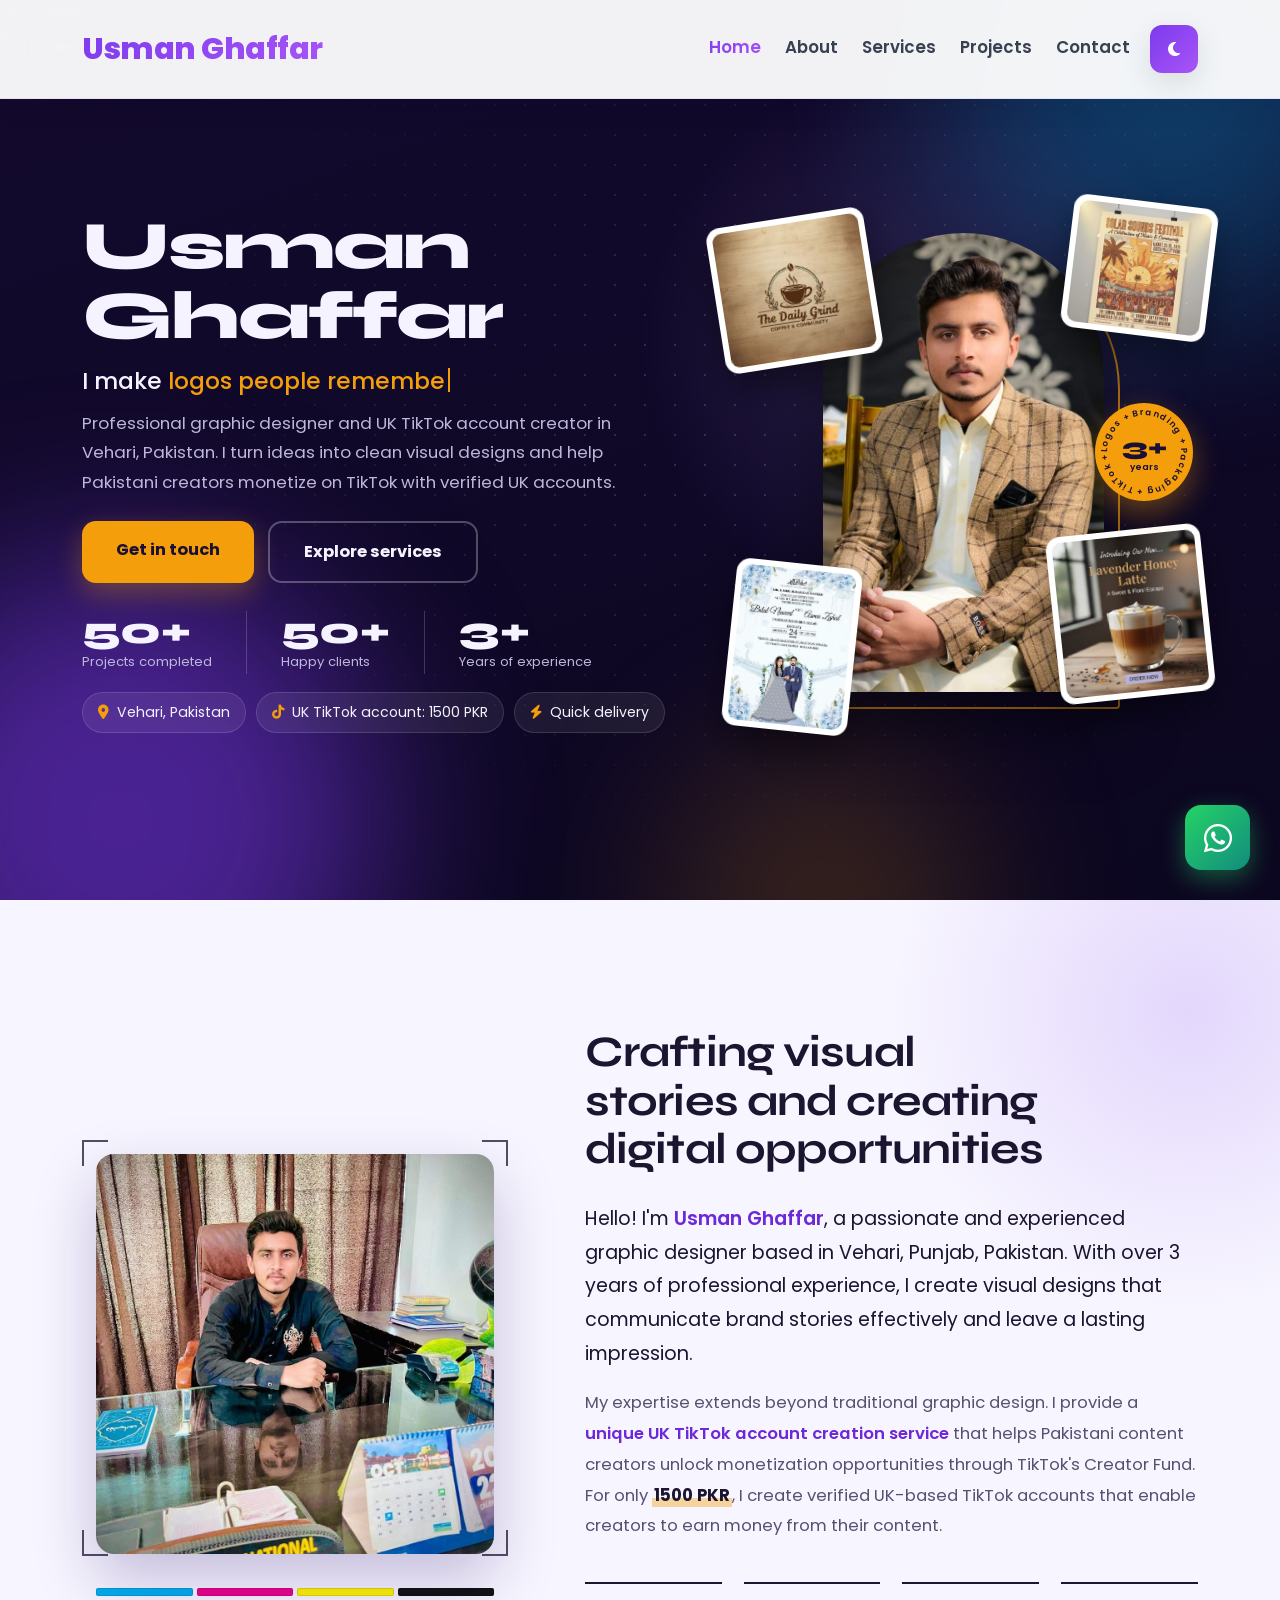
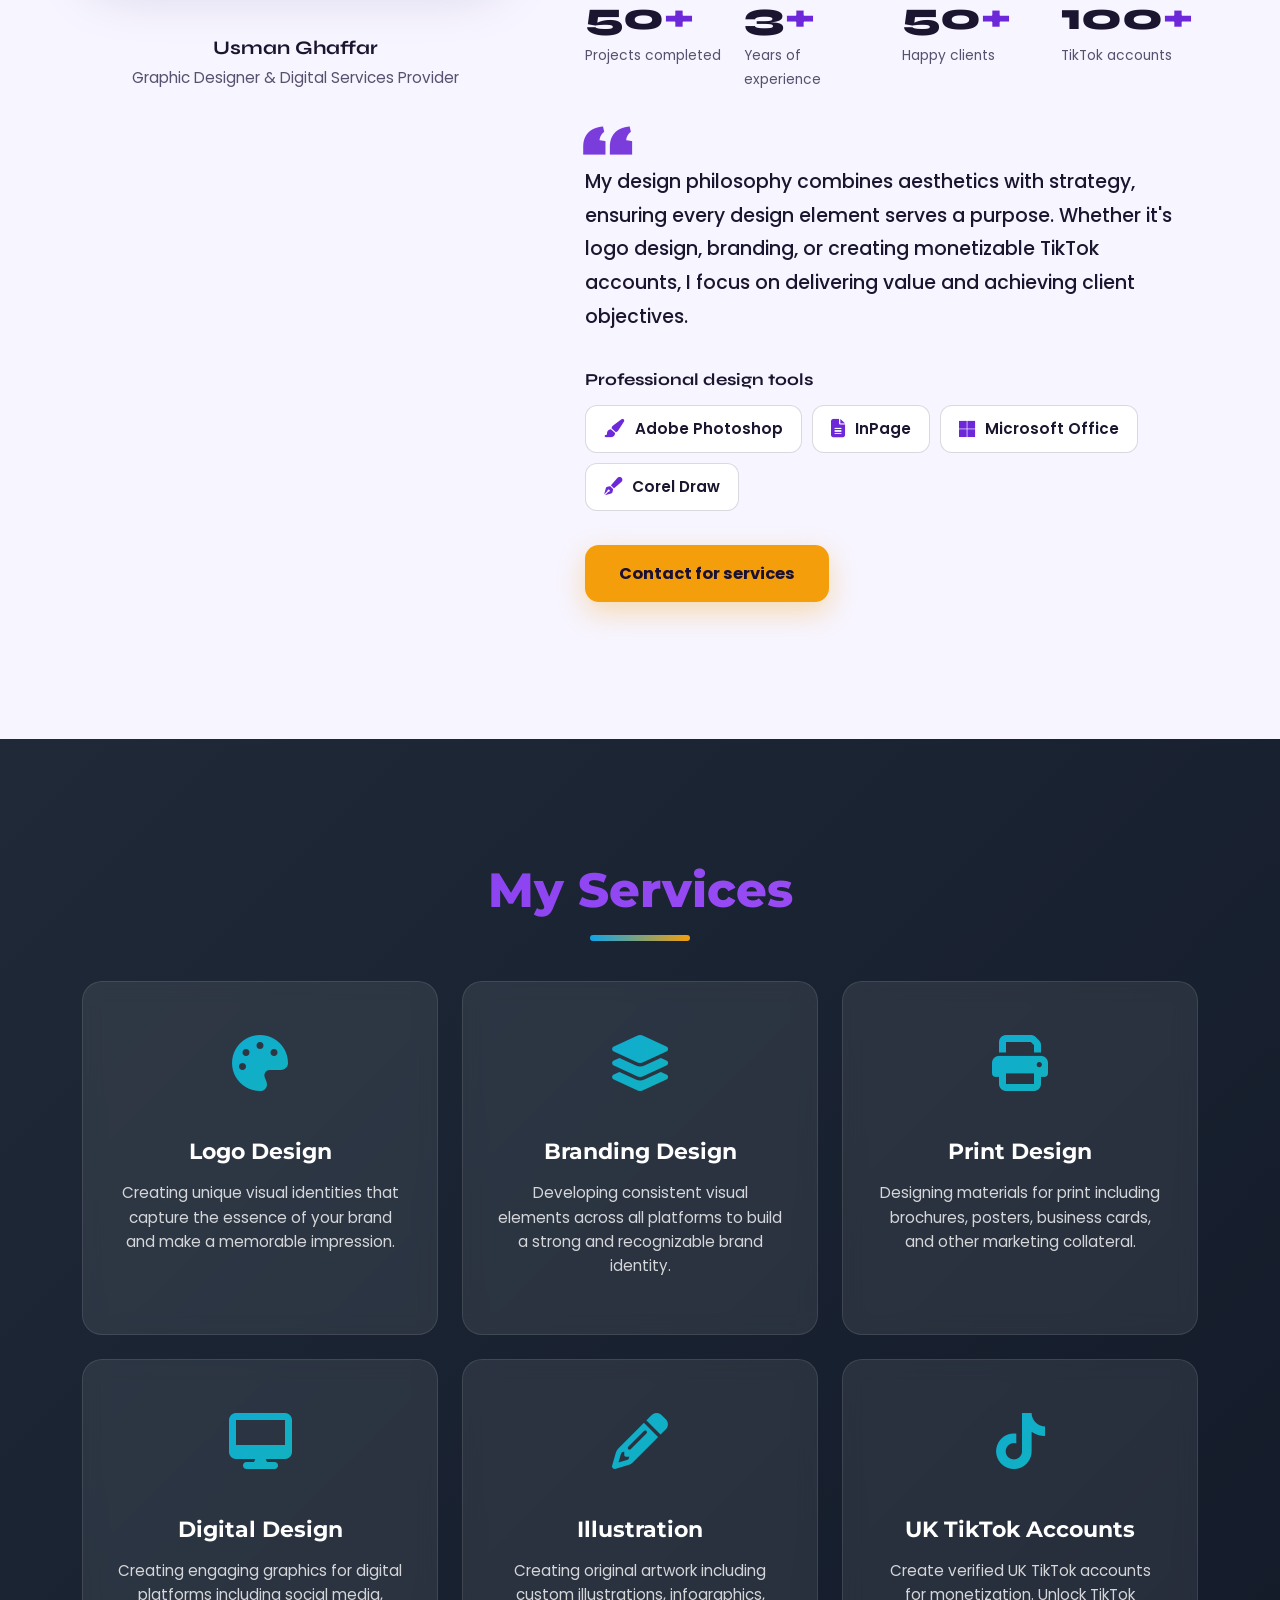
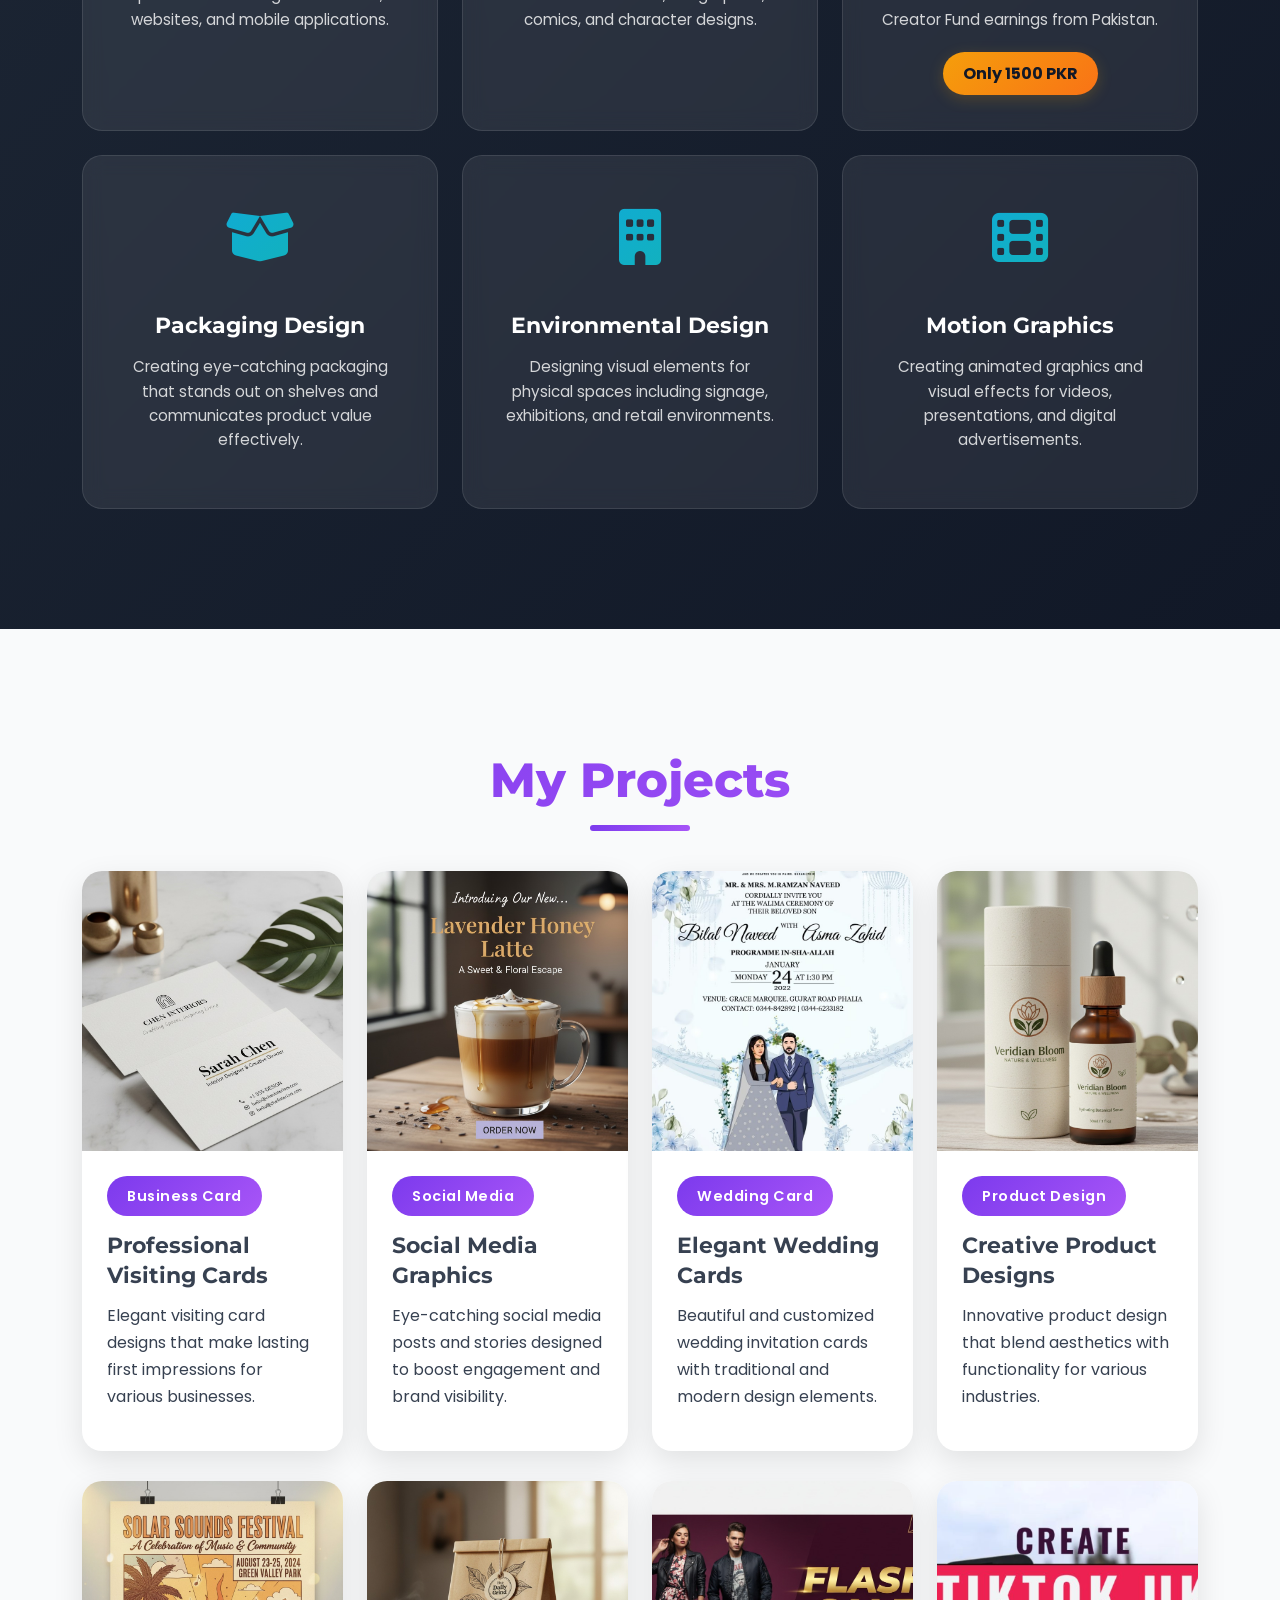
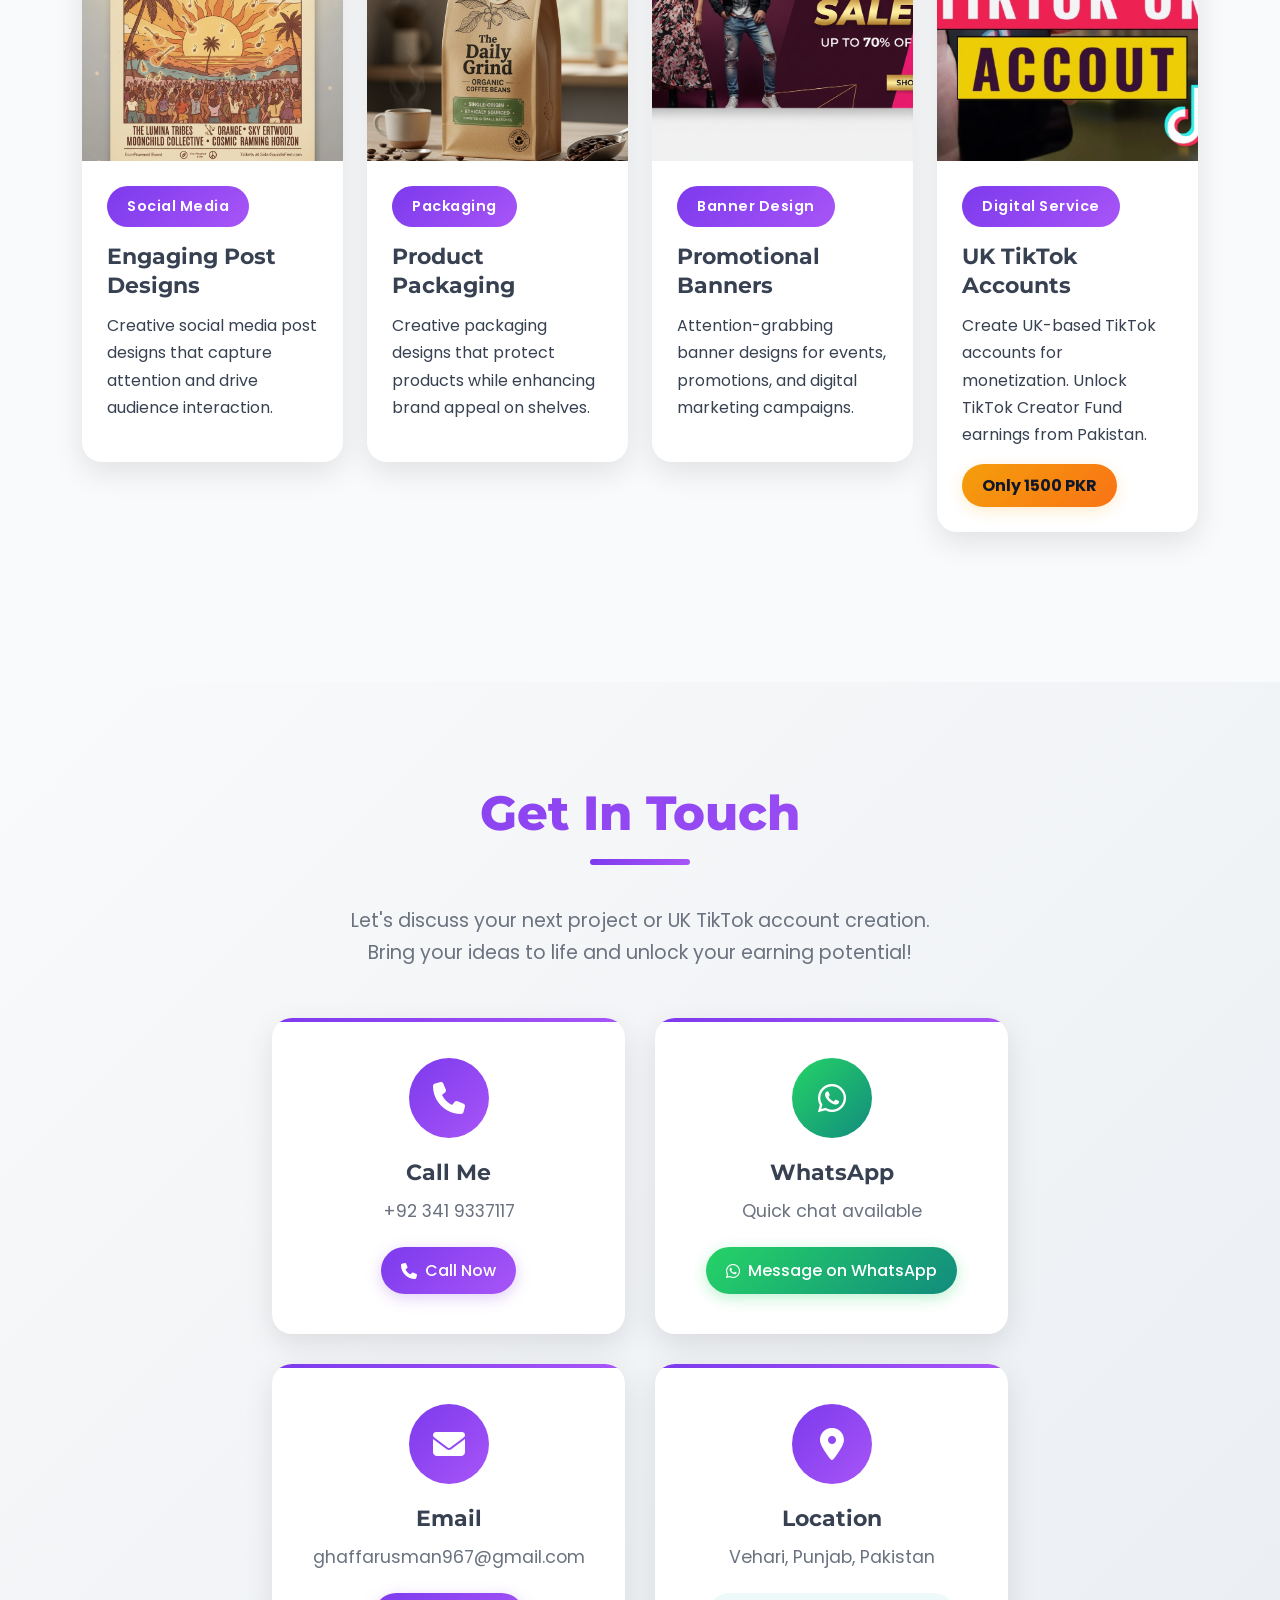
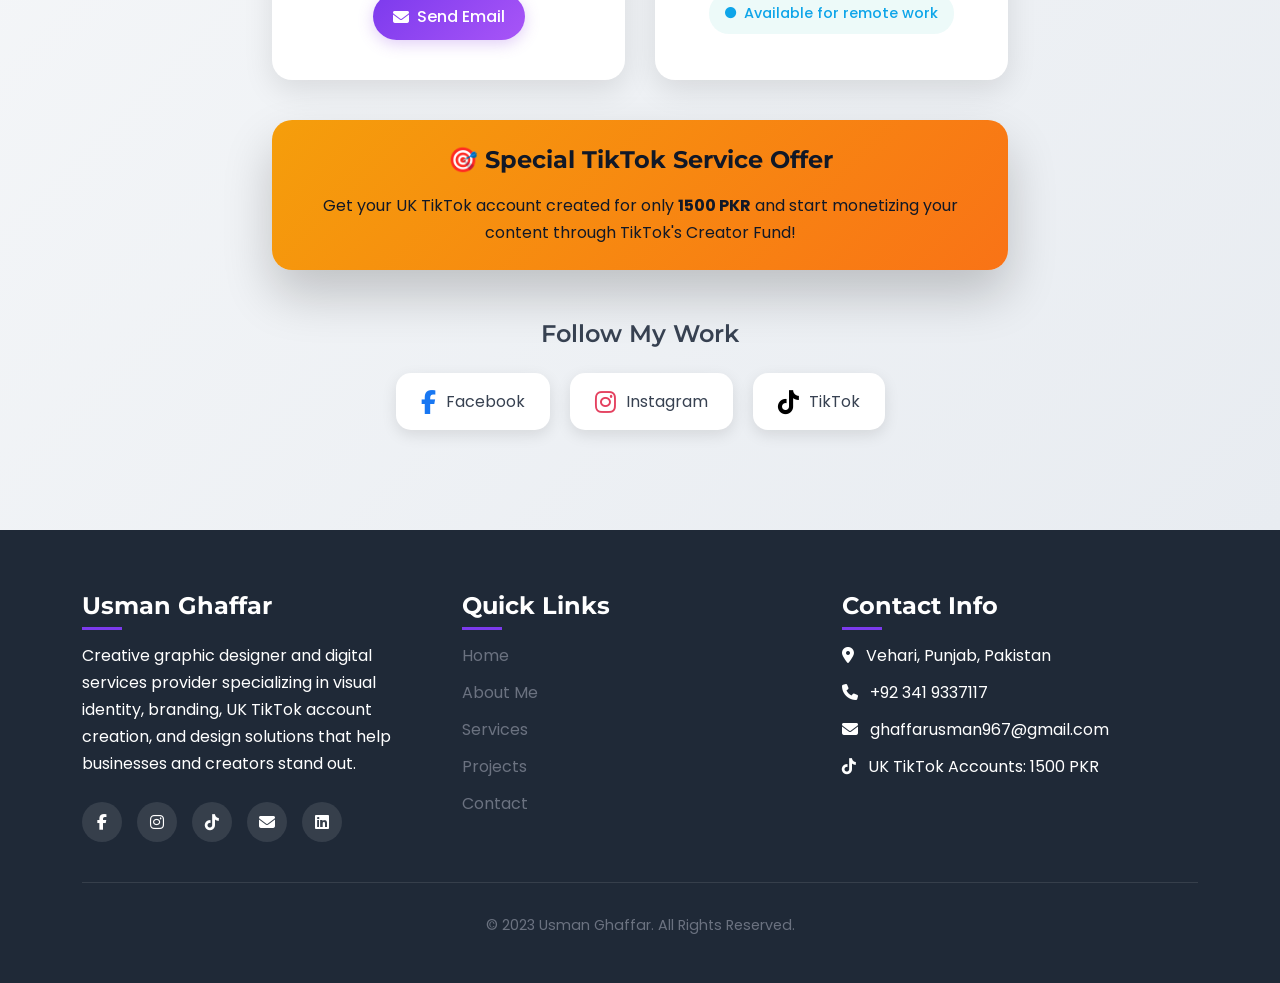
==== commit 1111405b: "Update index.html" ====
--- a/index.html
+++ b/index.html
@@ -398,7 +398,7 @@
             transition: transform .3s cubic-bezier(.2, .8, .2, 1), box-shadow .3s ease, background-color .3s ease, border-color .3s ease;
         }
         .hx-btn:focus-visible { outline: 3px solid #fff; outline-offset: 3px; }
-        .hx-btn-main { background: var(--hx-amber); color: #1a1033; box-shadow: 0 10px 28px rgba(245, 158, 11, .32); }
+        .hx-btn-main { background: var(--hx-amber, #F59E0B); color: #1a1033; box-shadow: 0 10px 28px rgba(245, 158, 11, .32); }
         .hx-btn-main:hover { color: #1a1033; transform: translateY(-4px); box-shadow: 0 16px 36px rgba(245, 158, 11, .45); }
         .hx-btn-main:after {
             content: '';
@@ -596,17 +596,6 @@
         }
 
         /* About Section */
-        .about-section {
-            padding: 120px 0;
-            background: var(--light);
-            position: relative;
-            overflow: hidden;
-        }
-
-        .dark-mode .about-section {
-            background: var(--dark);
-        }
-
         .section-title {
             font-size: 3rem;
             margin-bottom: 60px;
@@ -631,123 +620,155 @@
             border-radius: 3px;
         }
 
-        .about-profile-img {
-            width: 420px;
-            height: 420px;
-            border-radius: 25px;
-            object-fit: cover;
-            border: 8px solid white;
-            box-shadow: var(--shadow-xl);
-            transition: var(--transition);
-            animation: profile-float 8s ease-in-out infinite;
-        }
-
-        .dark-mode .about-profile-img {
-            border-color: var(--light);
-        }
-
-        .about-text {
-            font-size: 1.15rem;
-            line-height: 1.9;
-            margin-bottom: 30px;
+        /* ===== About (redesigned) ===== */
+        .ab {
+            --ab-bg: #F7F5FF;
+            --ab-ink: #1B1530;
+            --ab-mute: #57516F;
+            --ab-line: rgba(27, 21, 48, .16);
+            --ab-chip: #FFFFFF;
+            --ab-accent: #6D28D9;
             position: relative;
-            padding-left: 25px;
-            border-left: 4px solid var(--primary);
-        }
-
-        .about-highlight {
-            background: var(--gradient-primary);
-            -webkit-background-clip: text;
-            -webkit-text-fill-color: transparent;
-            font-weight: 700;
-            padding: 0 2px;
-        }
-
-        .stats-container {
-            display: grid;
-            grid-template-columns: repeat(auto-fit, minmax(180px, 1fr));
-            gap: 25px;
-            margin: 50px 0;
-        }
-
-        .stat-item {
-            text-align: center;
-            padding: 30px 20px;
-            background: white;
-            border-radius: 20px;
-            box-shadow: var(--shadow);
-            transition: var(--transition);
-            position: relative;
+            padding: clamp(76px, 10vw, 128px) 0;
+            background: var(--ab-bg);
+            color: var(--ab-ink);
             overflow: hidden;
-        }
-
-        .dark-mode .stat-item {
-            background: var(--light);
-        }
-
-        .stat-item:before {
+            isolation: isolate;
+        }
+        .dark-mode .ab {
+            --ab-bg: #111827;
+            --ab-ink: #F1EEFF;
+            --ab-mute: #B7B1D3;
+            --ab-line: rgba(255, 255, 255, .17);
+            --ab-chip: rgba(255, 255, 255, .06);
+            --ab-accent: #A78BFA;
+        }
+        .ab:before {
             content: '';
             position: absolute;
-            top: 0;
-            left: 0;
-            width: 100%;
-            height: 5px;
-            background: var(--gradient-primary);
-        }
-
-        .stat-item:hover {
-            transform: translateY(-10px);
-            box-shadow: var(--shadow-lg);
-        }
-
-        .stat-number {
-            font-size: 3rem;
+            z-index: -1;
+            width: 620px; height: 620px;
+            right: -220px; top: -200px;
+            border-radius: 50%;
+            background: radial-gradient(circle, rgba(124, 58, 237, .16), transparent 68%);
+            pointer-events: none;
+        }
+
+        .ab-grid {
+            display: grid;
+            grid-template-columns: minmax(0, .82fr) minmax(0, 1.18fr);
+            gap: clamp(36px, 6vw, 92px);
+            align-items: start;
+        }
+
+        /* Left: portrait framed like a print proof */
+        .ab-side { position: sticky; top: 112px; }
+        .ab-photo { position: relative; max-width: 440px; margin: 0 auto; padding: 14px; }
+        .ab-photo-in {
+            border-radius: 18px;
+            overflow: hidden;
+            box-shadow: 0 26px 60px rgba(46, 24, 110, .25);
+            transform: perspective(900px) rotateX(var(--rx, 0deg)) rotateY(var(--ry, 0deg));
+            transition: transform .5s ease-out, opacity .8s ease;
+            will-change: transform;
+        }
+        .ab-photo-in img { display: block; width: 100%; height: auto; }
+        .ab-crop {
+            position: absolute;
+            width: 26px; height: 26px;
+            border: 0 solid var(--ab-ink);
+            opacity: .75;
+            transition: translate .5s cubic-bezier(.2, .8, .2, 1), opacity .8s ease .3s;
+        }
+        .ab-crop.c1 { top: 0; left: 0;   border-top-width: 2px; border-left-width: 2px;  --ox: 12px;  --oy: 12px; }
+        .ab-crop.c2 { top: 0; right: 0;  border-top-width: 2px; border-right-width: 2px; --ox: -12px; --oy: 12px; }
+        .ab-crop.c3 { bottom: 54px; left: 0;  border-bottom-width: 2px; border-left-width: 2px;  --ox: 12px;  --oy: -12px; }
+        .ab-crop.c4 { bottom: 54px; right: 0; border-bottom-width: 2px; border-right-width: 2px; --ox: -12px; --oy: -12px; }
+        .ab-photo:hover .ab-crop.c1 { translate: -5px -5px; }
+        .ab-photo:hover .ab-crop.c2 { translate: 5px -5px; }
+        .ab-photo:hover .ab-crop.c3 { translate: -5px 5px; }
+        .ab-photo:hover .ab-crop.c4 { translate: 5px 5px; }
+        .ab-bar { display: flex; gap: 4px; height: 8px; margin: 34px 0 0; }
+        .ab-bar span { flex: 1; background: var(--c); border-radius: 2px; box-shadow: inset 0 0 0 1px rgba(0, 0, 0, .12); }
+        .dark-mode .ab-bar span { box-shadow: inset 0 0 0 1px rgba(255, 255, 255, .28); }
+        .ab-cap { text-align: center; margin: 22px 0 0; }
+        .ab-cap strong { display: block; font-family: 'Syne', 'Montserrat', sans-serif; font-weight: 700; font-size: 1.2rem; }
+        .ab-cap span { color: var(--ab-mute); font-size: .95rem; }
+
+        /* Right: copy */
+        .ab-title {
+            font-family: 'Syne', 'Montserrat', sans-serif;
+            font-weight: 700;
+            font-size: clamp(1.8rem, 3.4vw, 2.8rem);
+            line-height: 1.12;
+            letter-spacing: -.02em;
+            margin: 0 0 28px;
+            text-wrap: balance;
+            color: var(--ab-ink);
+        }
+        .ab-w { display: inline-block; overflow: hidden; vertical-align: top; padding-bottom: .14em; margin-bottom: -.14em; }
+        .ab-w > span { display: inline-block; transition: transform .95s cubic-bezier(.2, .8, .2, 1); transition-delay: calc(var(--i) * .07s); }
+
+        .ab-lead { font-size: clamp(1.08rem, 1.5vw, 1.25rem); line-height: 1.75; margin: 0 0 18px; max-width: 40rem; }
+        .ab-text { font-size: 1.04rem; line-height: 1.85; color: var(--ab-mute); margin: 0 0 18px; max-width: 40rem; }
+        .ab-hl { color: var(--ab-accent); font-weight: 600; }
+        .ab-price { color: var(--ab-ink); font-weight: 700; background: linear-gradient(transparent 62%, rgba(245, 158, 11, .4) 62%); padding: 0 2px; }
+
+        .ab-stats { display: grid; grid-template-columns: repeat(2, 1fr); gap: 26px 22px; margin: 40px 0; }
+        .ab-stat { border-top: 2px solid var(--ab-ink); padding-top: 14px; }
+        .ab-num { display: block; font-family: 'Syne', 'Montserrat', sans-serif; font-weight: 800; font-size: clamp(1.9rem, 3vw, 2.5rem); line-height: 1; color: var(--ab-ink); }
+        .ab-num i { font-style: normal; color: var(--ab-accent); }
+        .ab-stat small { display: block; margin-top: 8px; font-size: .86rem; color: var(--ab-mute); }
+
+        .ab-quote { margin: 0 0 36px; max-width: 40rem; position: relative; padding-top: 34px; }
+        .ab-quote:before {
+            content: '\201C';
+            position: absolute;
+            top: -14px; left: -4px;
+            font-family: 'Syne', 'Montserrat', sans-serif;
             font-weight: 800;
-            background: var(--gradient-primary);
-            -webkit-background-clip: text;
-            -webkit-text-fill-color: transparent;
-            display: block;
+            font-size: 5.5rem;
             line-height: 1;
-            margin-bottom: 10px;
-        }
-
-        .design-tools {
-            display: flex;
-            flex-wrap: wrap;
-            gap: 15px;
-            margin: 35px 0;
-        }
-
-        .tool-item {
-            background: white;
-            padding: 12px 25px;
+            color: var(--ab-accent);
+            opacity: .9;
+        }
+        .ab-quote p { font-size: clamp(1.08rem, 1.5vw, 1.2rem); line-height: 1.75; font-weight: 500; margin: 0; }
+
+        .ab-sub { font-family: 'Syne', 'Montserrat', sans-serif; font-weight: 700; font-size: 1.05rem; margin: 0 0 14px; }
+        .ab-tools { display: flex; flex-wrap: wrap; gap: 10px; margin: 0 0 34px; padding: 0; list-style: none; }
+        .ab-tool {
+            display: inline-flex; align-items: center; gap: 10px;
+            padding: 10px 18px;
             border-radius: 12px;
-            box-shadow: var(--shadow);
-            font-weight: 600;
-            transition: var(--transition);
-            display: flex;
-            align-items: center;
-            gap: 12px;
-        }
-
-        .dark-mode .tool-item {
-            background: var(--light);
-        }
-
-        .tool-item:hover {
-            transform: translateY(-5px);
-            background: var(--gradient-primary);
-            color: white;
-            box-shadow: var(--shadow-lg);
-        }
-
-        .tool-item:hover .tool-icon {
-            color: white;
-        }
-
-        .tool-icon {
-            font-size: 1.4rem;
-            color: var(--primary);
+            font-weight: 600; font-size: .95rem;
+            background: var(--ab-chip);
+            border: 1px solid var(--ab-line);
+            transition: transform .3s cubic-bezier(.2, .8, .2, 1), background-color .3s ease, color .3s ease, border-color .3s ease;
+        }
+        .ab-tool i { color: var(--ab-accent); font-size: 1.15rem; transition: color .3s ease; }
+        .ab-tool:hover { transform: translateY(-4px); background: #7C3AED; border-color: #7C3AED; color: #fff; }
+        .ab-tool:hover i { color: #fff; }
+
+        /* Reveal when the section scrolls into view (JS adds .ab-js, then .ab-in) */
+        .ab-fade { transition: opacity .8s ease, transform .8s cubic-bezier(.2, .8, .2, 1); transition-delay: var(--d, 0s); }
+        .ab-js:not(.ab-in) .ab-w > span { transform: translateY(112%); }
+        .ab-js:not(.ab-in) .ab-fade { opacity: 0; transform: translateY(18px); }
+        .ab-js:not(.ab-in) .ab-photo-in { opacity: 0; transform: translateY(40px) rotate(-3deg); }
+        .ab-js:not(.ab-in) .ab-crop { opacity: 0; translate: var(--ox) var(--oy); }
+
+        @media (min-width: 1200px) { .ab-stats { grid-template-columns: repeat(4, 1fr); } }
+        @media (max-width: 991px) {
+            .ab-grid { grid-template-columns: 1fr; gap: 48px; }
+            .ab-side { position: static; }
+            .ab-photo { max-width: 380px; }
+        }
+        @media (max-width: 480px) {
+            .ab-stats { gap: 22px 16px; }
+            .ab-tool { padding: 9px 14px; font-size: .9rem; }
+        }
+        @media (prefers-reduced-motion: reduce) {
+            .ab *, .ab *:before { transition: none !important; }
+            .ab-photo-in { transform: none; }
         }
 
         /* Skills Section */
@@ -1156,19 +1177,11 @@
         /* Responsive Design */
 
         @media (max-width: 992px) {
-            .about-profile-img {
-                width: 320px;
-                height: 320px;
-            }
         }
 
         @media (max-width: 768px) {
             .section-title {
                 font-size: 2.5rem;
-            }
-            .about-profile-img {
-                width: 280px;
-                height: 280px;
             }
             .btn-custom, .btn-outline-light {
                 padding: 14px 30px;
@@ -1191,13 +1204,6 @@
         @media (max-width: 576px) {
             .section-title {
                 font-size: 2.2rem;
-            }
-            .about-profile-img {
-                width: 250px;
-                height: 250px;
-            }
-            .stat-number {
-                font-size: 2.5rem;
             }
         }
 
@@ -1325,64 +1331,50 @@
     </section>
 
     <!-- About Section -->
-    <section class="about-section" id="about">
+    <section class="ab" id="about">
         <div class="container">
-            <h2 class="section-title">About Me</h2>
-            <div class="row align-items-center">
-                <div class="col-lg-4 text-center">
-                    <div class="about-profile-container">
-                        <img src="assets/usmanpic.jpg" alt="Usman Ghaffar - Graphic Designer Profile" class="about-profile-img">
-                        <h3 class="mt-3">Usman Ghaffar</h3>
-                        <p class="text-muted">Graphic Designer & Digital Services Provider</p>
-                    </div>
-                </div>
-                <div class="col-lg-8 about-content">
-                    <h3 class="mb-4">Crafting Visual Stories & Creating Digital Opportunities</h3>
-                    <p class="about-text">Hello! I'm <span class="about-highlight">Usman Ghaffar</span>, a passionate and experienced graphic designer based in Vehari, Punjab, Pakistan. With over 3 years of professional experience, I specialize in creating compelling visual designs that communicate brand stories effectively and leave lasting impressions.</p>
-                    
-                    <p class="about-text">My expertise extends beyond traditional graphic design. I provide a <span class="about-highlight">unique UK TikTok account creation service</span> that helps Pakistani content creators unlock monetization opportunities through TikTok's Creator Fund. For only <strong>1500 PKR</strong>, I create verified UK-based TikTok accounts that enable creators to earn money from their content.</p>
-                    
-                    <div class="stats-container">
-                        <div class="stat-item">
-                            <span class="stat-number" data-count="50">0</span>
-                            <span class="stat-label">Projects Completed</span>
-                        </div>
-                        <div class="stat-item">
-                            <span class="stat-number" data-count="3">0</span>
-                            <span class="stat-label">Years Experience</span>
-                        </div>
-                        <div class="stat-item">
-                            <span class="stat-number" data-count="50">0</span>
-                            <span class="stat-label">Happy Clients</span>
-                        </div>
-                        <div class="stat-item">
-                            <span class="stat-number" data-count="100">0</span>
-                            <span class="stat-label">TikTok Accounts</span>
-                        </div>
-                    </div>
-                    
-                    <p class="about-text">My design philosophy combines aesthetics with strategy, ensuring every design element serves a purpose. Whether it's logo design, branding, or creating monetizable TikTok accounts, I focus on delivering value and achieving client objectives.</p>
-                    
-                    <h5 class="mt-4 mb-3">Professional Design Tools:</h5>
-                    <div class="design-tools">
-                        <div class="tool-item">
-                            <i class="fas fa-paint-brush tool-icon"></i>
-                            <span>Adobe Photoshop</span>
-                        </div>
-                        <div class="tool-item">
-                            <i class="fas fa-file-alt tool-icon"></i>
-                            <span>InPage</span>
-                        </div>
-                        <div class="tool-item">
-                            <i class="fab fa-microsoft tool-icon"></i>
-                            <span>Microsoft Office</span>
-                        </div>
-                        <div class="tool-item">
-                            <i class="fas fa-pen-fancy tool-icon"></i>
-                            <span>Corel Draw</span>
-                        </div>
-                    </div>
-                    <a href="#contact" class="btn btn-custom mt-3">Contact for Services</a>
+            <div class="ab-grid">
+                <div class="ab-side">
+                    <div class="ab-photo" id="abPhoto">
+                        <div class="ab-photo-in">
+                            <img src="assets/usmanpic.jpg" width="956" height="960" loading="lazy" alt="Usman Ghaffar - Graphic Designer Profile">
+                        </div>
+                        <i class="ab-crop c1" aria-hidden="true"></i><i class="ab-crop c2" aria-hidden="true"></i><i class="ab-crop c3" aria-hidden="true"></i><i class="ab-crop c4" aria-hidden="true"></i>
+                        <div class="ab-bar" aria-hidden="true">
+                            <span style="--c:#00AEEF"></span><span style="--c:#EC008C"></span><span style="--c:#FFF200"></span><span style="--c:#111111"></span>
+                        </div>
+                    </div>
+                    <p class="ab-cap ab-fade" style="--d:.5s"><strong>Usman Ghaffar</strong><span>Graphic Designer &amp; Digital Services Provider</span></p>
+                </div>
+
+                <div class="ab-content">
+                    <h2 class="ab-title"><span class="visually-hidden">About Usman Ghaffar: </span><span class="ab-w"><span style="--i:0">Crafting</span></span> <span class="ab-w"><span style="--i:1">visual</span></span> <span class="ab-w"><span style="--i:2">stories</span></span> <span class="ab-w"><span style="--i:3">and</span></span> <span class="ab-w"><span style="--i:4">creating</span></span> <span class="ab-w"><span style="--i:5">digital</span></span> <span class="ab-w"><span style="--i:6">opportunities</span></span></h2>
+
+                    <p class="ab-lead ab-fade" style="--d:.35s">Hello! I'm <span class="ab-hl">Usman Ghaffar</span>, a passionate and experienced graphic designer based in Vehari, Punjab, Pakistan. With over 3 years of professional experience, I create visual designs that communicate brand stories effectively and leave a lasting impression.</p>
+
+                    <p class="ab-text ab-fade" style="--d:.45s">My expertise extends beyond traditional graphic design. I provide a <span class="ab-hl">unique UK TikTok account creation service</span> that helps Pakistani content creators unlock monetization opportunities through TikTok's Creator Fund. For only <span class="ab-price">1500 PKR</span>, I create verified UK-based TikTok accounts that enable creators to earn money from their content.</p>
+
+                    <div class="ab-stats ab-fade" style="--d:.55s">
+                        <div class="ab-stat"><span class="ab-num"><b data-count="50" style="font-weight:inherit">50</b><i>+</i></span><small>Projects completed</small></div>
+                        <div class="ab-stat"><span class="ab-num"><b data-count="3" style="font-weight:inherit">3</b><i>+</i></span><small>Years of experience</small></div>
+                        <div class="ab-stat"><span class="ab-num"><b data-count="50" style="font-weight:inherit">50</b><i>+</i></span><small>Happy clients</small></div>
+                        <div class="ab-stat"><span class="ab-num"><b data-count="100" style="font-weight:inherit">100</b><i>+</i></span><small>TikTok accounts</small></div>
+                    </div>
+
+                    <blockquote class="ab-quote ab-fade" style="--d:.65s">
+                        <p>My design philosophy combines aesthetics with strategy, ensuring every design element serves a purpose. Whether it's logo design, branding, or creating monetizable TikTok accounts, I focus on delivering value and achieving client objectives.</p>
+                    </blockquote>
+
+                    <div class="ab-fade" style="--d:.75s">
+                        <h3 class="ab-sub">Professional design tools</h3>
+                        <ul class="ab-tools">
+                            <li class="ab-tool"><i class="fas fa-paint-brush"></i>Adobe Photoshop</li>
+                            <li class="ab-tool"><i class="fas fa-file-alt"></i>InPage</li>
+                            <li class="ab-tool"><i class="fab fa-microsoft"></i>Microsoft Office</li>
+                            <li class="ab-tool"><i class="fas fa-pen-fancy"></i>Corel Draw</li>
+                        </ul>
+                        <a href="#contact" class="hx-btn hx-btn-main">Contact for services</a>
+                    </div>
                 </div>
             </div>
         </div>
@@ -1788,44 +1780,6 @@
         }
     }
     
-    // SIMPLE COUNTER SOLUTION (Works on mobile)
-    function startCounters() {
-        // Check if counters already started
-        if (document.querySelector('.stat-number').textContent !== '0') return;
-        
-        document.querySelectorAll('.stat-number').forEach(stat => {
-            const target = parseInt(stat.getAttribute('data-count'));
-            let count = 0;
-            const speed = 2000 / target; // Adjust speed based on target
-            
-            const counter = setInterval(() => {
-                count++;
-                stat.textContent = count;
-                if (count >= target) {
-                    clearInterval(counter);
-                }
-            }, speed);
-        });
-    }
-    
-    // Run counters when page loads
-    window.addEventListener('load', function() {
-        // Wait a bit then start counters
-        setTimeout(startCounters, 500);
-    });
-    
-    // Also run when user scrolls near about section
-    window.addEventListener('scroll', function() {
-        const aboutSection = document.querySelector('.about-section');
-        const sectionTop = aboutSection.getBoundingClientRect().top;
-        const windowHeight = window.innerHeight;
-        
-        // If section is in view (top 300px of window)
-        if (sectionTop < windowHeight - 300) {
-            startCounters();
-        }
-    });
-    
     // Navbar scroll effect
     window.addEventListener('scroll', function() {
         const navbar = document.querySelector('.navbar');
@@ -1917,7 +1871,54 @@
 })();
 </script>
 
+<script>
+// About: reveal on scroll, count-up numbers, portrait tilt
+(function () {
+    const sec = document.getElementById('about');
+    if (!sec) return;
+    const reduce = window.matchMedia('(prefers-reduced-motion: reduce)').matches;
+    const fine = window.matchMedia('(hover: hover) and (pointer: fine)').matches;
+    const nums = sec.querySelectorAll('[data-count]');
+
+    function countUp() {
+        const t0 = performance.now(), dur = 1600;
+        (function step(t) {
+            const p = Math.min(1, (t - t0) / dur), e = 1 - Math.pow(1 - p, 3);
+            nums.forEach(function (n) { n.textContent = Math.round(n.dataset.count * e); });
+            if (p < 1) requestAnimationFrame(step);
+        })(t0);
+    }
+
+    if (!reduce && 'IntersectionObserver' in window) {
+        sec.classList.add('ab-js');
+        nums.forEach(function (n) { n.textContent = '0'; });
+        const io = new IntersectionObserver(function (entries) {
+            if (entries[0].isIntersecting) {
+                sec.classList.add('ab-in');
+                countUp();
+                io.disconnect();
+            }
+        }, { threshold: 0.12, rootMargin: '0px 0px -8% 0px' });
+        io.observe(sec);
+    }
+
+    const photo = document.getElementById('abPhoto');
+    if (photo && fine && !reduce) {
+        const inner = photo.querySelector('.ab-photo-in');
+        photo.addEventListener('pointermove', function (e) {
+            const r = photo.getBoundingClientRect();
+            const x = (e.clientX - r.left) / r.width - 0.5, y = (e.clientY - r.top) / r.height - 0.5;
+            inner.style.setProperty('--ry', (x * 9).toFixed(2) + 'deg');
+            inner.style.setProperty('--rx', (-y * 9).toFixed(2) + 'deg');
+        });
+        photo.addEventListener('pointerleave', function () {
+            inner.style.setProperty('--ry', '0deg');
+            inner.style.setProperty('--rx', '0deg');
+        });
+    }
+})();
+</script>
+
 </body>
 
 </html>
-
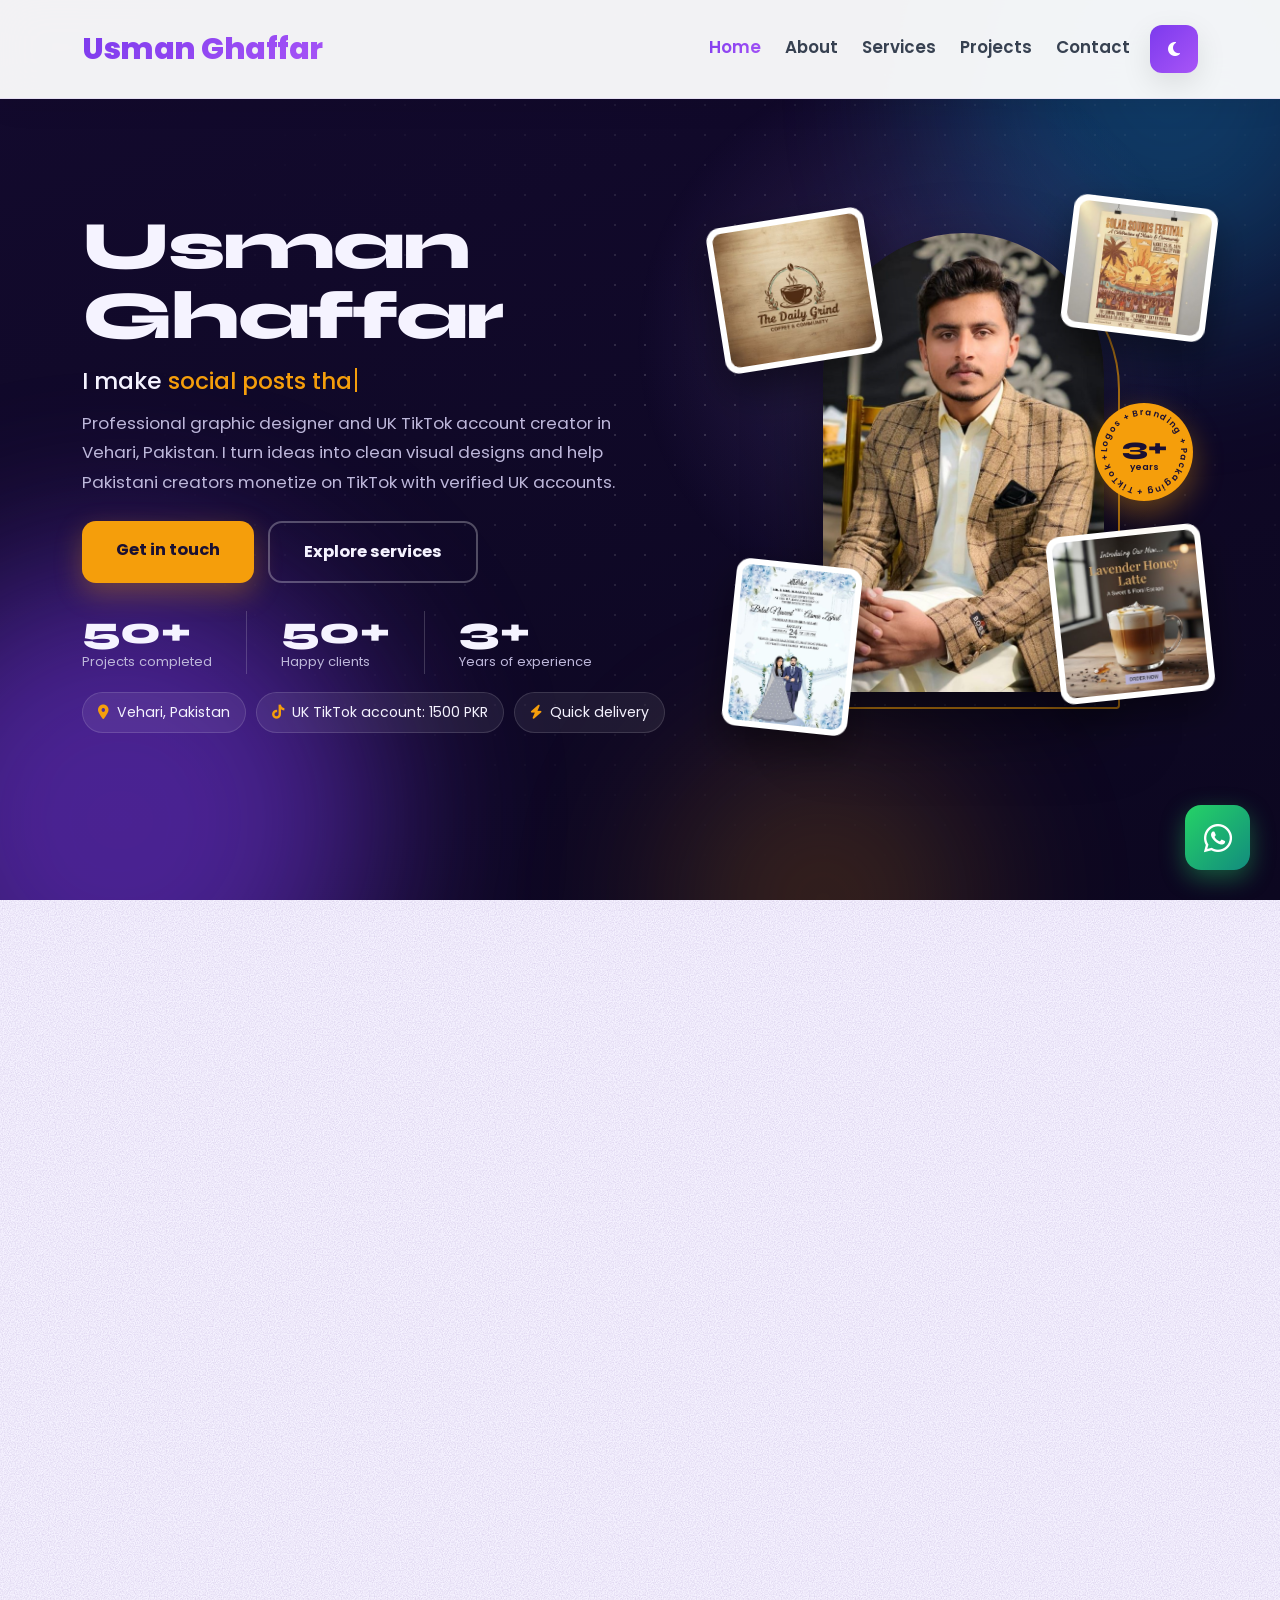
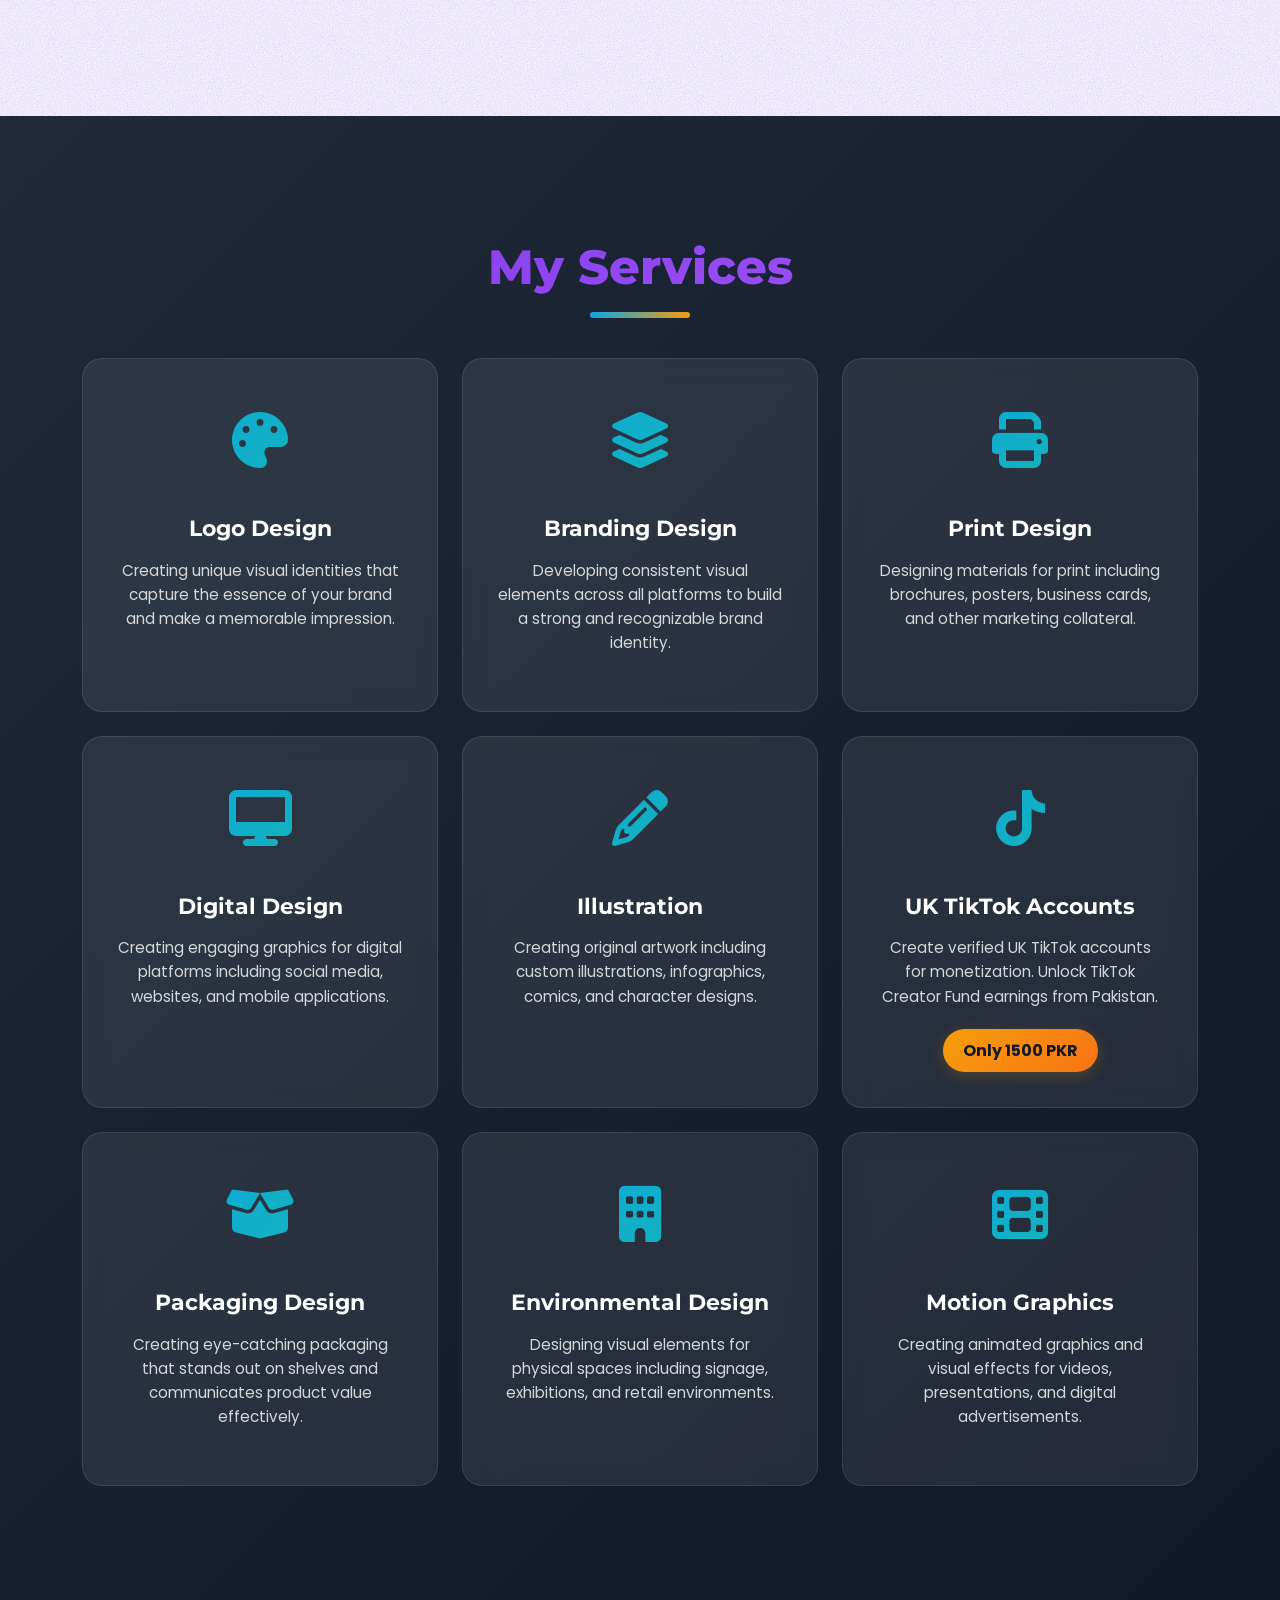
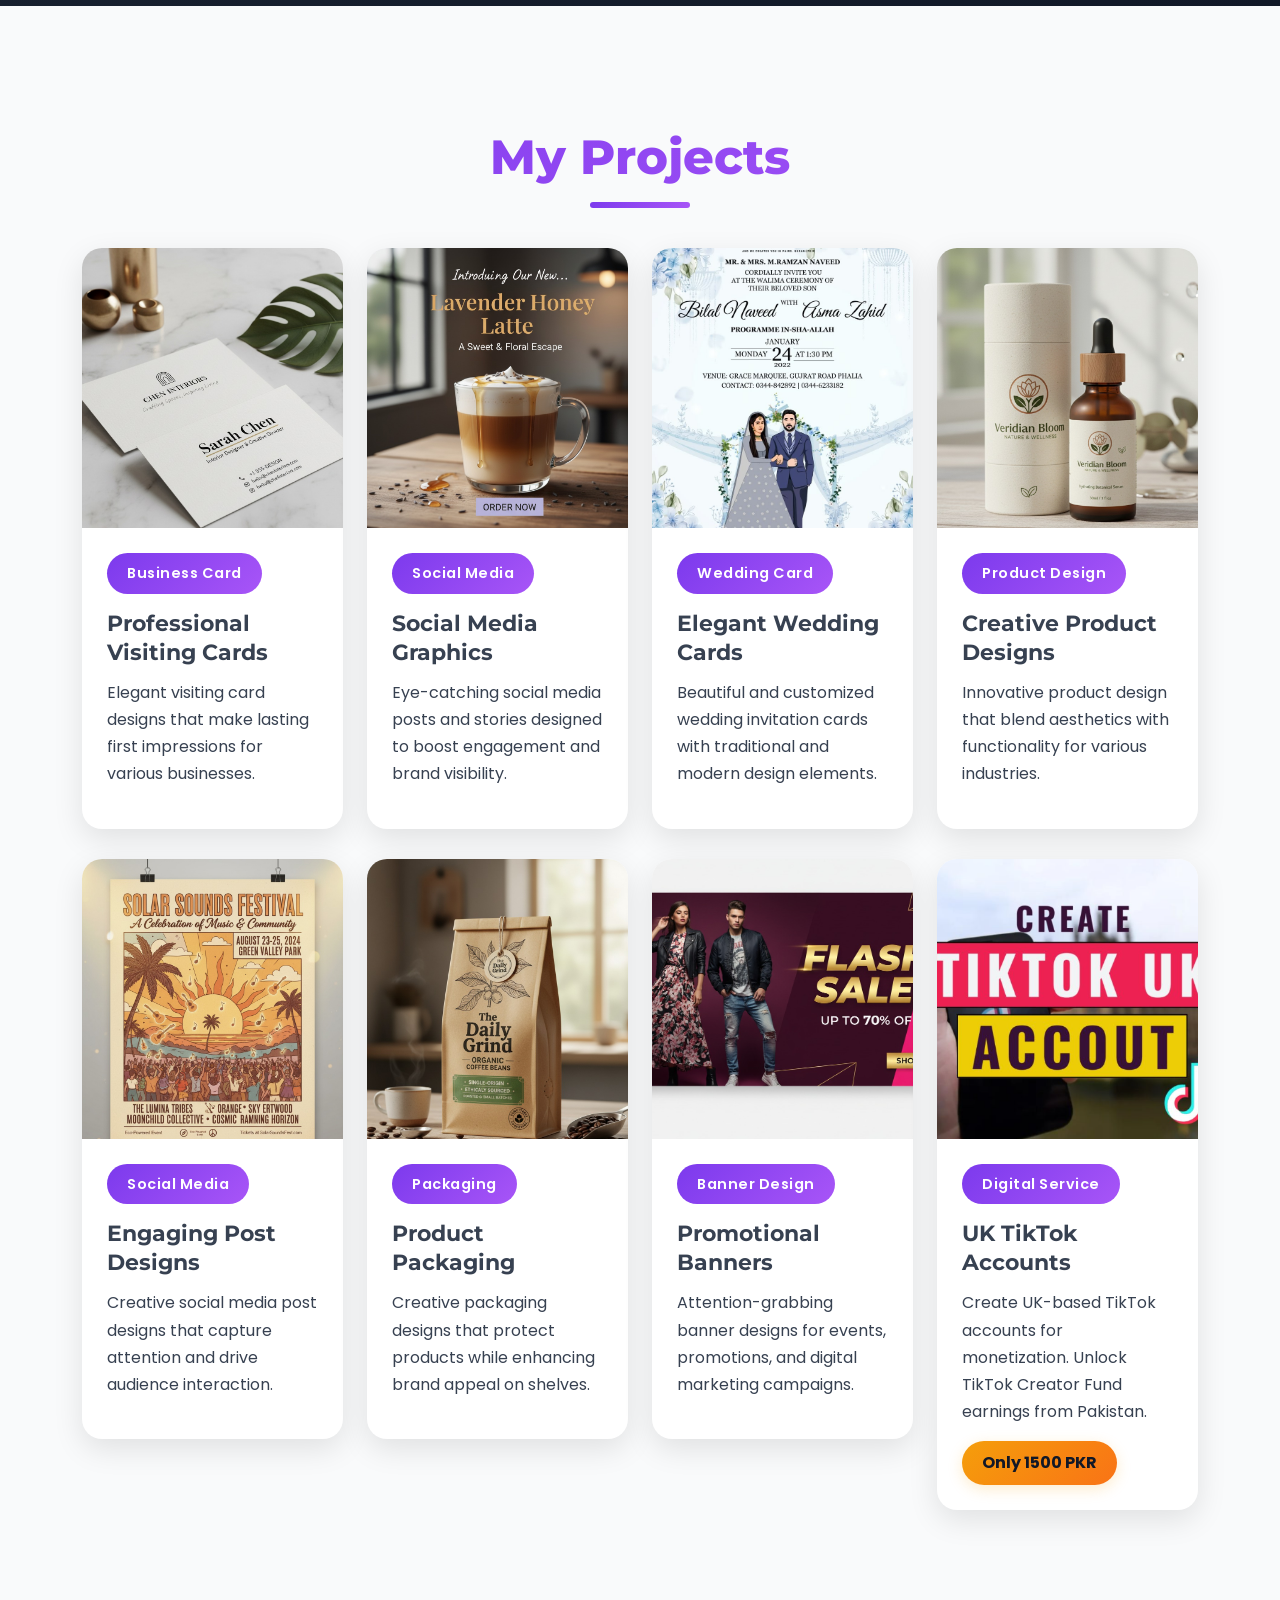
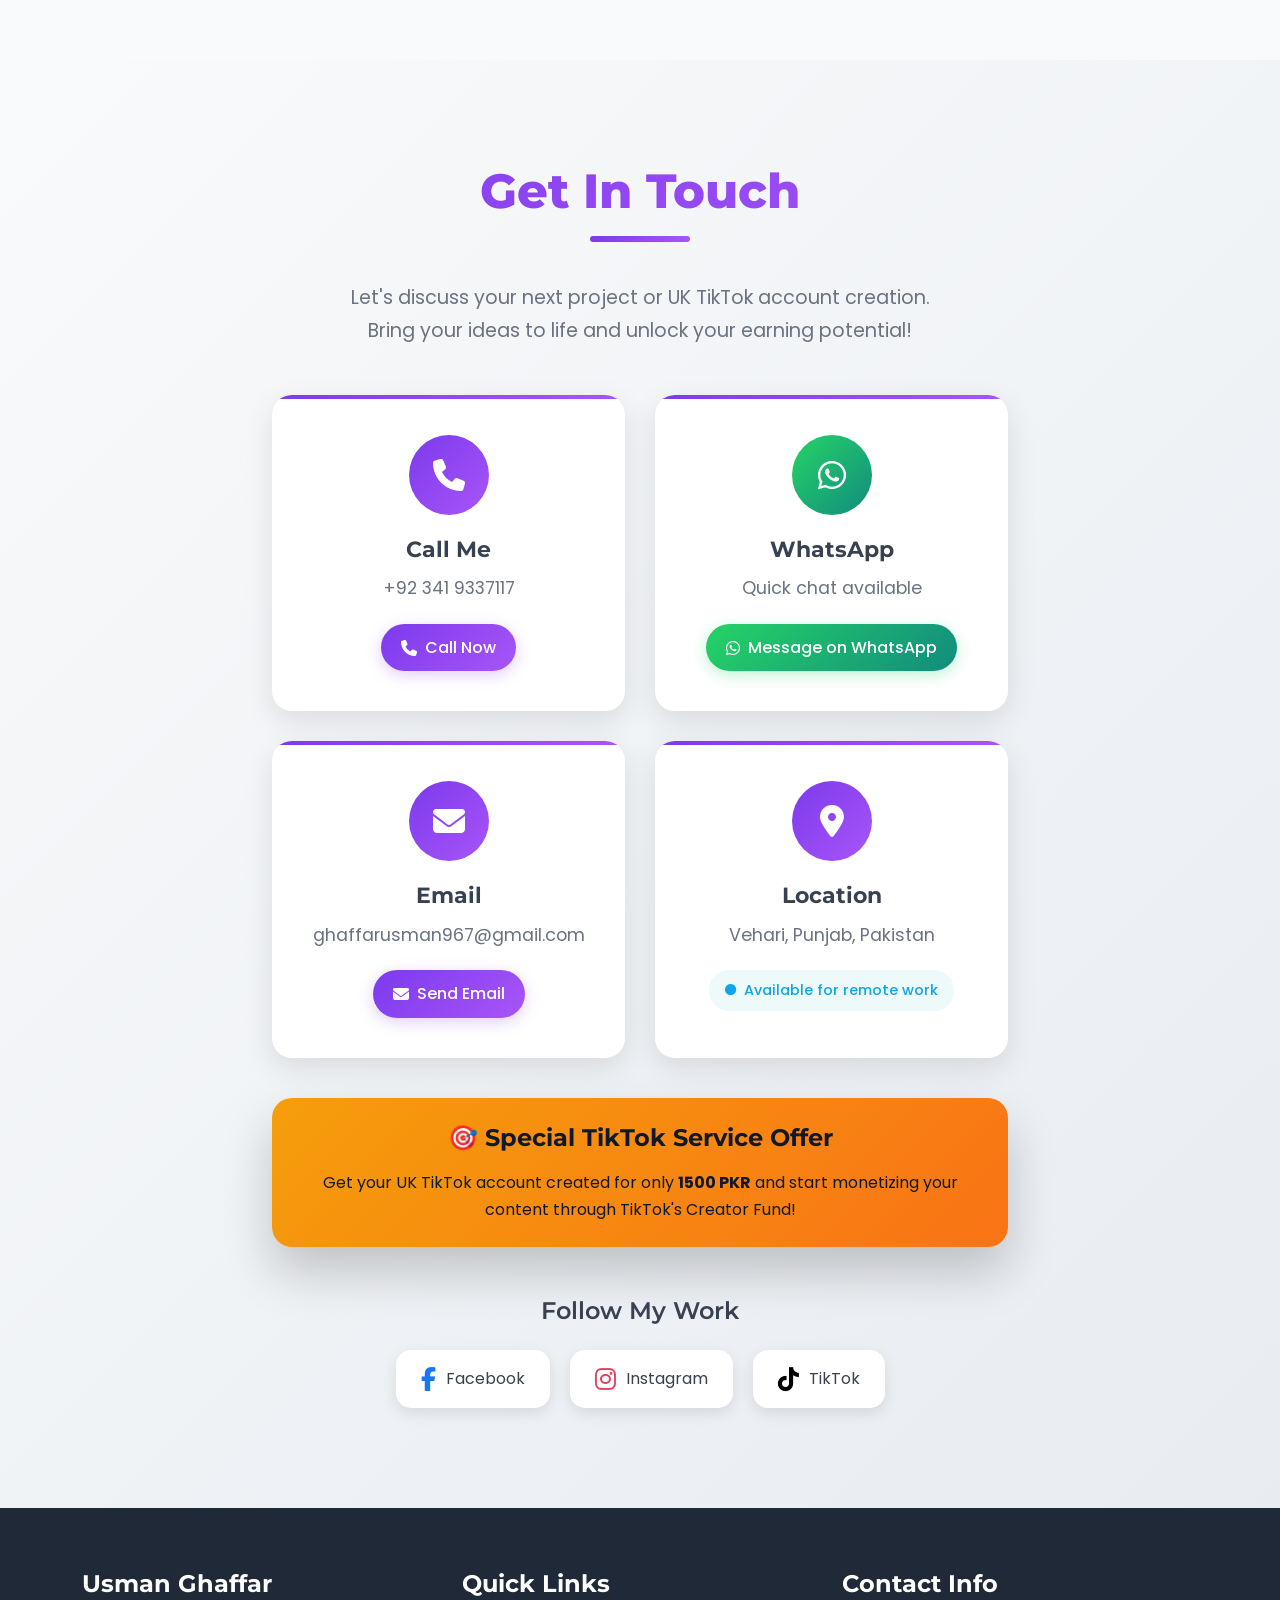
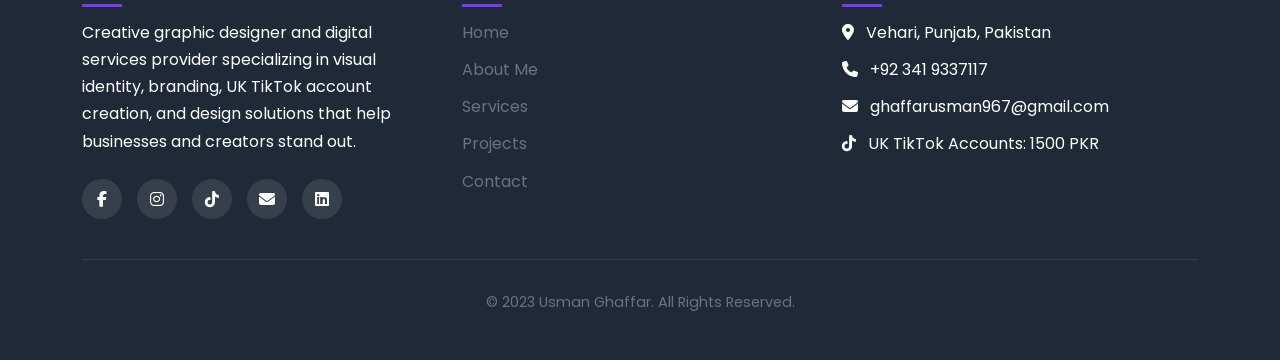
==== commit dca9315f: "Update index.html" ====
--- a/index.html
+++ b/index.html
@@ -622,153 +622,142 @@
 
         /* ===== About (redesigned) ===== */
         .ab {
-            --ab-bg: #F7F5FF;
+            --ab-bg: #F5F2FF;
             --ab-ink: #1B1530;
             --ab-mute: #57516F;
-            --ab-line: rgba(27, 21, 48, .16);
-            --ab-chip: #FFFFFF;
+            --ab-line: rgba(27, 21, 48, .14);
+            --ab-tile: rgba(255, 255, 255, .78);
             --ab-accent: #6D28D9;
+            --ab-dots: .26;
             position: relative;
-            padding: clamp(76px, 10vw, 128px) 0;
-            background: var(--ab-bg);
+            padding: clamp(70px, 9vw, 112px) 0;
             color: var(--ab-ink);
             overflow: hidden;
             isolation: isolate;
+            background-color: var(--ab-bg);
+            /* paper grain */
+            background-image: url("data:image/svg+xml,%3Csvg xmlns='http://www.w3.org/2000/svg' width='220' height='220'%3E%3Cfilter id='n' x='0' y='0'%3E%3CfeTurbulence type='fractalNoise' baseFrequency='.85' numOctaves='2' stitchTiles='stitch'/%3E%3CfeColorMatrix values='0 0 0 0 .24 0 0 0 0 .14 0 0 0 0 .45 0 0 0 .38 -.12'/%3E%3C/filter%3E%3Crect width='100%25' height='100%25' filter='url(%23n)'/%3E%3C/svg%3E");
         }
         .dark-mode .ab {
             --ab-bg: #111827;
             --ab-ink: #F1EEFF;
             --ab-mute: #B7B1D3;
-            --ab-line: rgba(255, 255, 255, .17);
-            --ab-chip: rgba(255, 255, 255, .06);
+            --ab-line: rgba(255, 255, 255, .16);
+            --ab-tile: rgba(255, 255, 255, .06);
             --ab-accent: #A78BFA;
-        }
-        .ab:before {
+            --ab-dots: .34;
+            background-image: url("data:image/svg+xml,%3Csvg xmlns='http://www.w3.org/2000/svg' width='220' height='220'%3E%3Cfilter id='n' x='0' y='0'%3E%3CfeTurbulence type='fractalNoise' baseFrequency='.85' numOctaves='2' stitchTiles='stitch'/%3E%3CfeColorMatrix values='0 0 0 0 .85 0 0 0 0 .8 0 0 0 0 1 0 0 0 .36 -.14'/%3E%3C/filter%3E%3Crect width='100%25' height='100%25' filter='url(%23n)'/%3E%3C/svg%3E");
+        }
+        /* halftone corners: violet top-right, cyan bottom-left */
+        .ab:before, .ab:after {
             content: '';
             position: absolute;
             z-index: -1;
-            width: 620px; height: 620px;
-            right: -220px; top: -200px;
-            border-radius: 50%;
-            background: radial-gradient(circle, rgba(124, 58, 237, .16), transparent 68%);
+            width: min(640px, 92vw);
+            aspect-ratio: 1;
+            background: url(assets/texture-halftone.png) center / contain no-repeat;
+            opacity: var(--ab-dots);
             pointer-events: none;
         }
+        .ab:before { top: 0; right: 0; }
+        .ab:after { bottom: 0; left: 0; width: min(430px, 70vw); transform: rotate(180deg); filter: hue-rotate(-70deg); opacity: calc(var(--ab-dots) * .85); }
 
         .ab-grid {
             display: grid;
-            grid-template-columns: minmax(0, .82fr) minmax(0, 1.18fr);
-            gap: clamp(36px, 6vw, 92px);
-            align-items: start;
-        }
-
-        /* Left: portrait framed like a print proof */
-        .ab-side { position: sticky; top: 112px; }
-        .ab-photo { position: relative; max-width: 440px; margin: 0 auto; padding: 14px; }
-        .ab-photo-in {
-            border-radius: 18px;
-            overflow: hidden;
-            box-shadow: 0 26px 60px rgba(46, 24, 110, .25);
-            transform: perspective(900px) rotateX(var(--rx, 0deg)) rotateY(var(--ry, 0deg));
-            transition: transform .5s ease-out, opacity .8s ease;
-            will-change: transform;
-        }
-        .ab-photo-in img { display: block; width: 100%; height: auto; }
-        .ab-crop {
-            position: absolute;
-            width: 26px; height: 26px;
-            border: 0 solid var(--ab-ink);
-            opacity: .75;
-            transition: translate .5s cubic-bezier(.2, .8, .2, 1), opacity .8s ease .3s;
-        }
-        .ab-crop.c1 { top: 0; left: 0;   border-top-width: 2px; border-left-width: 2px;  --ox: 12px;  --oy: 12px; }
-        .ab-crop.c2 { top: 0; right: 0;  border-top-width: 2px; border-right-width: 2px; --ox: -12px; --oy: 12px; }
-        .ab-crop.c3 { bottom: 54px; left: 0;  border-bottom-width: 2px; border-left-width: 2px;  --ox: 12px;  --oy: -12px; }
-        .ab-crop.c4 { bottom: 54px; right: 0; border-bottom-width: 2px; border-right-width: 2px; --ox: -12px; --oy: -12px; }
-        .ab-photo:hover .ab-crop.c1 { translate: -5px -5px; }
-        .ab-photo:hover .ab-crop.c2 { translate: 5px -5px; }
-        .ab-photo:hover .ab-crop.c3 { translate: -5px 5px; }
-        .ab-photo:hover .ab-crop.c4 { translate: 5px 5px; }
-        .ab-bar { display: flex; gap: 4px; height: 8px; margin: 34px 0 0; }
-        .ab-bar span { flex: 1; background: var(--c); border-radius: 2px; box-shadow: inset 0 0 0 1px rgba(0, 0, 0, .12); }
-        .dark-mode .ab-bar span { box-shadow: inset 0 0 0 1px rgba(255, 255, 255, .28); }
-        .ab-cap { text-align: center; margin: 22px 0 0; }
-        .ab-cap strong { display: block; font-family: 'Syne', 'Montserrat', sans-serif; font-weight: 700; font-size: 1.2rem; }
-        .ab-cap span { color: var(--ab-mute); font-size: .95rem; }
-
-        /* Right: copy */
+            grid-template-columns: minmax(0, 1.05fr) minmax(0, .95fr);
+            gap: clamp(36px, 6vw, 84px);
+            align-items: center;
+        }
+
+        /* Copy */
         .ab-title {
             font-family: 'Syne', 'Montserrat', sans-serif;
             font-weight: 700;
-            font-size: clamp(1.8rem, 3.4vw, 2.8rem);
-            line-height: 1.12;
+            font-size: clamp(1.9rem, 3.8vw, 3.1rem);
+            line-height: 1.1;
             letter-spacing: -.02em;
-            margin: 0 0 28px;
+            margin: 0 0 24px;
             text-wrap: balance;
             color: var(--ab-ink);
         }
         .ab-w { display: inline-block; overflow: hidden; vertical-align: top; padding-bottom: .14em; margin-bottom: -.14em; }
         .ab-w > span { display: inline-block; transition: transform .95s cubic-bezier(.2, .8, .2, 1); transition-delay: calc(var(--i) * .07s); }
 
-        .ab-lead { font-size: clamp(1.08rem, 1.5vw, 1.25rem); line-height: 1.75; margin: 0 0 18px; max-width: 40rem; }
-        .ab-text { font-size: 1.04rem; line-height: 1.85; color: var(--ab-mute); margin: 0 0 18px; max-width: 40rem; }
+        .ab-lead { font-size: clamp(1.08rem, 1.5vw, 1.22rem); line-height: 1.75; margin: 0 0 16px; max-width: 36rem; }
+        .ab-text { font-size: 1.04rem; line-height: 1.8; color: var(--ab-mute); margin: 0 0 22px; max-width: 36rem; }
         .ab-hl { color: var(--ab-accent); font-weight: 600; }
-        .ab-price { color: var(--ab-ink); font-weight: 700; background: linear-gradient(transparent 62%, rgba(245, 158, 11, .4) 62%); padding: 0 2px; }
-
-        .ab-stats { display: grid; grid-template-columns: repeat(2, 1fr); gap: 26px 22px; margin: 40px 0; }
-        .ab-stat { border-top: 2px solid var(--ab-ink); padding-top: 14px; }
-        .ab-num { display: block; font-family: 'Syne', 'Montserrat', sans-serif; font-weight: 800; font-size: clamp(1.9rem, 3vw, 2.5rem); line-height: 1; color: var(--ab-ink); }
+        .ab-price { color: var(--ab-ink); font-weight: 700; background: linear-gradient(transparent 62%, rgba(245, 158, 11, .42) 62%); padding: 0 2px; }
+        .ab-note {
+            display: flex; gap: 12px; align-items: flex-start;
+            margin: 0 0 28px; max-width: 36rem;
+            font-weight: 500; font-size: 1rem; line-height: 1.6;
+        }
+        .ab-note i { color: #F59E0B; font-size: 1.1rem; margin-top: 4px; }
+
+        /* Bento tiles */
+        .ab-bento { display: grid; grid-template-columns: repeat(2, 1fr); gap: 16px; }
+        .ab-tile {
+            position: relative;
+            padding: 22px;
+            border-radius: 22px;
+            background: var(--ab-tile);
+            border: 1px solid var(--ab-line);
+            backdrop-filter: blur(8px);
+            -webkit-backdrop-filter: blur(8px);
+            overflow: hidden;
+            transition: transform .35s cubic-bezier(.2, .8, .2, 1), box-shadow .35s ease, opacity .8s ease;
+        }
+        .ab-tile:hover { transform: translateY(-6px); box-shadow: 0 20px 44px rgba(60, 30, 140, .18); }
+        .ab-tile.wide { grid-column: 1 / -1; }
+        .ab-ico {
+            width: 42px; height: 42px;
+            display: grid; place-items: center;
+            border-radius: 12px;
+            margin-bottom: 18px;
+            font-size: 1.1rem;
+            background: rgba(124, 58, 237, .13);
+            color: var(--ab-accent);
+            transition: transform .4s cubic-bezier(.2, .8, .2, 1);
+        }
+        .ab-tile:hover .ab-ico { transform: rotate(-9deg) scale(1.1); }
+        .ab-num { display: block; font-family: 'Syne', 'Montserrat', sans-serif; font-weight: 800; font-size: clamp(2rem, 3.2vw, 2.7rem); line-height: 1; color: var(--ab-ink); }
         .ab-num i { font-style: normal; color: var(--ab-accent); }
-        .ab-stat small { display: block; margin-top: 8px; font-size: .86rem; color: var(--ab-mute); }
-
-        .ab-quote { margin: 0 0 36px; max-width: 40rem; position: relative; padding-top: 34px; }
-        .ab-quote:before {
-            content: '\201C';
-            position: absolute;
-            top: -14px; left: -4px;
-            font-family: 'Syne', 'Montserrat', sans-serif;
-            font-weight: 800;
-            font-size: 5.5rem;
-            line-height: 1;
-            color: var(--ab-accent);
-            opacity: .9;
-        }
-        .ab-quote p { font-size: clamp(1.08rem, 1.5vw, 1.2rem); line-height: 1.75; font-weight: 500; margin: 0; }
-
-        .ab-sub { font-family: 'Syne', 'Montserrat', sans-serif; font-weight: 700; font-size: 1.05rem; margin: 0 0 14px; }
-        .ab-tools { display: flex; flex-wrap: wrap; gap: 10px; margin: 0 0 34px; padding: 0; list-style: none; }
+        .ab-tile small { display: block; margin-top: 8px; font-size: .88rem; color: var(--ab-mute); }
+        .ab-tile.hot { background: linear-gradient(145deg, #7C3AED, #5B21B6); border-color: transparent; box-shadow: 0 18px 40px rgba(91, 33, 182, .35); }
+        .ab-tile.hot .ab-ico { background: rgba(255, 255, 255, .2); color: #fff; }
+        .ab-tile.hot .ab-num, .ab-tile.hot small { color: #fff; }
+        .ab-tile.hot .ab-num i { color: #FCD34D; }
+
+        .ab-sub { font-family: 'Syne', 'Montserrat', sans-serif; font-weight: 700; font-size: 1rem; margin: 0 0 14px; }
+        .ab-tools { display: flex; flex-wrap: wrap; gap: 8px; margin: 0; padding: 0; list-style: none; }
         .ab-tool {
-            display: inline-flex; align-items: center; gap: 10px;
-            padding: 10px 18px;
-            border-radius: 12px;
-            font-weight: 600; font-size: .95rem;
-            background: var(--ab-chip);
+            display: inline-flex; align-items: center; gap: 9px;
+            padding: 8px 14px;
+            border-radius: 10px;
+            font-weight: 600; font-size: .9rem;
+            background: rgba(124, 58, 237, .08);
             border: 1px solid var(--ab-line);
             transition: transform .3s cubic-bezier(.2, .8, .2, 1), background-color .3s ease, color .3s ease, border-color .3s ease;
         }
-        .ab-tool i { color: var(--ab-accent); font-size: 1.15rem; transition: color .3s ease; }
-        .ab-tool:hover { transform: translateY(-4px); background: #7C3AED; border-color: #7C3AED; color: #fff; }
+        .ab-tool i { color: var(--ab-accent); transition: color .3s ease; }
+        .ab-tool:hover { transform: translateY(-3px); background: #7C3AED; border-color: #7C3AED; color: #fff; }
         .ab-tool:hover i { color: #fff; }
 
         /* Reveal when the section scrolls into view (JS adds .ab-js, then .ab-in) */
         .ab-fade { transition: opacity .8s ease, transform .8s cubic-bezier(.2, .8, .2, 1); transition-delay: var(--d, 0s); }
         .ab-js:not(.ab-in) .ab-w > span { transform: translateY(112%); }
-        .ab-js:not(.ab-in) .ab-fade { opacity: 0; transform: translateY(18px); }
-        .ab-js:not(.ab-in) .ab-photo-in { opacity: 0; transform: translateY(40px) rotate(-3deg); }
-        .ab-js:not(.ab-in) .ab-crop { opacity: 0; translate: var(--ox) var(--oy); }
-
-        @media (min-width: 1200px) { .ab-stats { grid-template-columns: repeat(4, 1fr); } }
+        .ab-js:not(.ab-in) .ab-fade { opacity: 0; transform: translateY(20px); }
+
         @media (max-width: 991px) {
-            .ab-grid { grid-template-columns: 1fr; gap: 48px; }
-            .ab-side { position: static; }
-            .ab-photo { max-width: 380px; }
+            .ab-grid { grid-template-columns: 1fr; gap: 44px; }
         }
         @media (max-width: 480px) {
-            .ab-stats { gap: 22px 16px; }
-            .ab-tool { padding: 9px 14px; font-size: .9rem; }
+            .ab-bento { gap: 12px; }
+            .ab-tile { padding: 18px; border-radius: 18px; }
+            .ab-tool { padding: 8px 12px; font-size: .86rem; }
         }
         @media (prefers-reduced-motion: reduce) {
             .ab *, .ab *:before { transition: none !important; }
-            .ab-photo-in { transform: none; }
         }
 
         /* Skills Section */
@@ -1334,46 +1323,45 @@
     <section class="ab" id="about">
         <div class="container">
             <div class="ab-grid">
-                <div class="ab-side">
-                    <div class="ab-photo" id="abPhoto">
-                        <div class="ab-photo-in">
-                            <img src="assets/usmanpic.jpg" width="956" height="960" loading="lazy" alt="Usman Ghaffar - Graphic Designer Profile">
-                        </div>
-                        <i class="ab-crop c1" aria-hidden="true"></i><i class="ab-crop c2" aria-hidden="true"></i><i class="ab-crop c3" aria-hidden="true"></i><i class="ab-crop c4" aria-hidden="true"></i>
-                        <div class="ab-bar" aria-hidden="true">
-                            <span style="--c:#00AEEF"></span><span style="--c:#EC008C"></span><span style="--c:#FFF200"></span><span style="--c:#111111"></span>
-                        </div>
-                    </div>
-                    <p class="ab-cap ab-fade" style="--d:.5s"><strong>Usman Ghaffar</strong><span>Graphic Designer &amp; Digital Services Provider</span></p>
-                </div>
-
                 <div class="ab-content">
                     <h2 class="ab-title"><span class="visually-hidden">About Usman Ghaffar: </span><span class="ab-w"><span style="--i:0">Crafting</span></span> <span class="ab-w"><span style="--i:1">visual</span></span> <span class="ab-w"><span style="--i:2">stories</span></span> <span class="ab-w"><span style="--i:3">and</span></span> <span class="ab-w"><span style="--i:4">creating</span></span> <span class="ab-w"><span style="--i:5">digital</span></span> <span class="ab-w"><span style="--i:6">opportunities</span></span></h2>
 
-                    <p class="ab-lead ab-fade" style="--d:.35s">Hello! I'm <span class="ab-hl">Usman Ghaffar</span>, a passionate and experienced graphic designer based in Vehari, Punjab, Pakistan. With over 3 years of professional experience, I create visual designs that communicate brand stories effectively and leave a lasting impression.</p>
-
-                    <p class="ab-text ab-fade" style="--d:.45s">My expertise extends beyond traditional graphic design. I provide a <span class="ab-hl">unique UK TikTok account creation service</span> that helps Pakistani content creators unlock monetization opportunities through TikTok's Creator Fund. For only <span class="ab-price">1500 PKR</span>, I create verified UK-based TikTok accounts that enable creators to earn money from their content.</p>
-
-                    <div class="ab-stats ab-fade" style="--d:.55s">
-                        <div class="ab-stat"><span class="ab-num"><b data-count="50" style="font-weight:inherit">50</b><i>+</i></span><small>Projects completed</small></div>
-                        <div class="ab-stat"><span class="ab-num"><b data-count="3" style="font-weight:inherit">3</b><i>+</i></span><small>Years of experience</small></div>
-                        <div class="ab-stat"><span class="ab-num"><b data-count="50" style="font-weight:inherit">50</b><i>+</i></span><small>Happy clients</small></div>
-                        <div class="ab-stat"><span class="ab-num"><b data-count="100" style="font-weight:inherit">100</b><i>+</i></span><small>TikTok accounts</small></div>
-                    </div>
-
-                    <blockquote class="ab-quote ab-fade" style="--d:.65s">
-                        <p>My design philosophy combines aesthetics with strategy, ensuring every design element serves a purpose. Whether it's logo design, branding, or creating monetizable TikTok accounts, I focus on delivering value and achieving client objectives.</p>
-                    </blockquote>
-
-                    <div class="ab-fade" style="--d:.75s">
-                        <h3 class="ab-sub">Professional design tools</h3>
+                    <p class="ab-lead ab-fade" style="--d:.35s">Hello, I'm <span class="ab-hl">Usman Ghaffar</span>, a graphic designer from Vehari, Pakistan. For over 3 years I've been turning ideas into logos, branding and social designs that people remember.</p>
+
+                    <p class="ab-text ab-fade" style="--d:.45s">I also create <span class="ab-hl">verified UK TikTok accounts</span> for Pakistani creators, so they can start earning through TikTok's Creator Fund. The price is just <span class="ab-price">1500 PKR</span>.</p>
+
+                    <p class="ab-note ab-fade" style="--d:.55s"><i class="fas fa-bullseye" aria-hidden="true"></i><span>My approach is aesthetics with strategy, so every design element serves a purpose.</span></p>
+
+                    <div class="ab-fade" style="--d:.65s">
+                        <a href="#contact" class="hx-btn hx-btn-main">Contact for services</a>
+                    </div>
+                </div>
+
+                <div class="ab-bento">
+                    <div class="ab-tile hot ab-fade" style="--d:.3s">
+                        <div class="ab-ico"><i class="fas fa-layer-group"></i></div>
+                        <span class="ab-num"><b data-count="50" style="font-weight:inherit">50</b><i>+</i></span><small>Projects completed</small>
+                    </div>
+                    <div class="ab-tile ab-fade" style="--d:.4s">
+                        <div class="ab-ico"><i class="fas fa-award"></i></div>
+                        <span class="ab-num"><b data-count="3" style="font-weight:inherit">3</b><i>+</i></span><small>Years of experience</small>
+                    </div>
+                    <div class="ab-tile ab-fade" style="--d:.5s">
+                        <div class="ab-ico"><i class="fas fa-users"></i></div>
+                        <span class="ab-num"><b data-count="50" style="font-weight:inherit">50</b><i>+</i></span><small>Happy clients</small>
+                    </div>
+                    <div class="ab-tile ab-fade" style="--d:.6s">
+                        <div class="ab-ico"><i class="fab fa-tiktok"></i></div>
+                        <span class="ab-num"><b data-count="100" style="font-weight:inherit">100</b><i>+</i></span><small>TikTok accounts</small>
+                    </div>
+                    <div class="ab-tile wide ab-fade" style="--d:.7s">
+                        <h3 class="ab-sub">Design tools I use</h3>
                         <ul class="ab-tools">
                             <li class="ab-tool"><i class="fas fa-paint-brush"></i>Adobe Photoshop</li>
                             <li class="ab-tool"><i class="fas fa-file-alt"></i>InPage</li>
                             <li class="ab-tool"><i class="fab fa-microsoft"></i>Microsoft Office</li>
                             <li class="ab-tool"><i class="fas fa-pen-fancy"></i>Corel Draw</li>
                         </ul>
-                        <a href="#contact" class="hx-btn hx-btn-main">Contact for services</a>
                     </div>
                 </div>
             </div>
@@ -1872,12 +1860,11 @@
 </script>
 
 <script>
-// About: reveal on scroll, count-up numbers, portrait tilt
+// About: reveal on scroll and count-up numbers
 (function () {
     const sec = document.getElementById('about');
     if (!sec) return;
     const reduce = window.matchMedia('(prefers-reduced-motion: reduce)').matches;
-    const fine = window.matchMedia('(hover: hover) and (pointer: fine)').matches;
     const nums = sec.querySelectorAll('[data-count]');
 
     function countUp() {
@@ -1901,21 +1888,6 @@
         }, { threshold: 0.12, rootMargin: '0px 0px -8% 0px' });
         io.observe(sec);
     }
-
-    const photo = document.getElementById('abPhoto');
-    if (photo && fine && !reduce) {
-        const inner = photo.querySelector('.ab-photo-in');
-        photo.addEventListener('pointermove', function (e) {
-            const r = photo.getBoundingClientRect();
-            const x = (e.clientX - r.left) / r.width - 0.5, y = (e.clientY - r.top) / r.height - 0.5;
-            inner.style.setProperty('--ry', (x * 9).toFixed(2) + 'deg');
-            inner.style.setProperty('--rx', (-y * 9).toFixed(2) + 'deg');
-        });
-        photo.addEventListener('pointerleave', function () {
-            inner.style.setProperty('--ry', '0deg');
-            inner.style.setProperty('--rx', '0deg');
-        });
-    }
 })();
 </script>
 
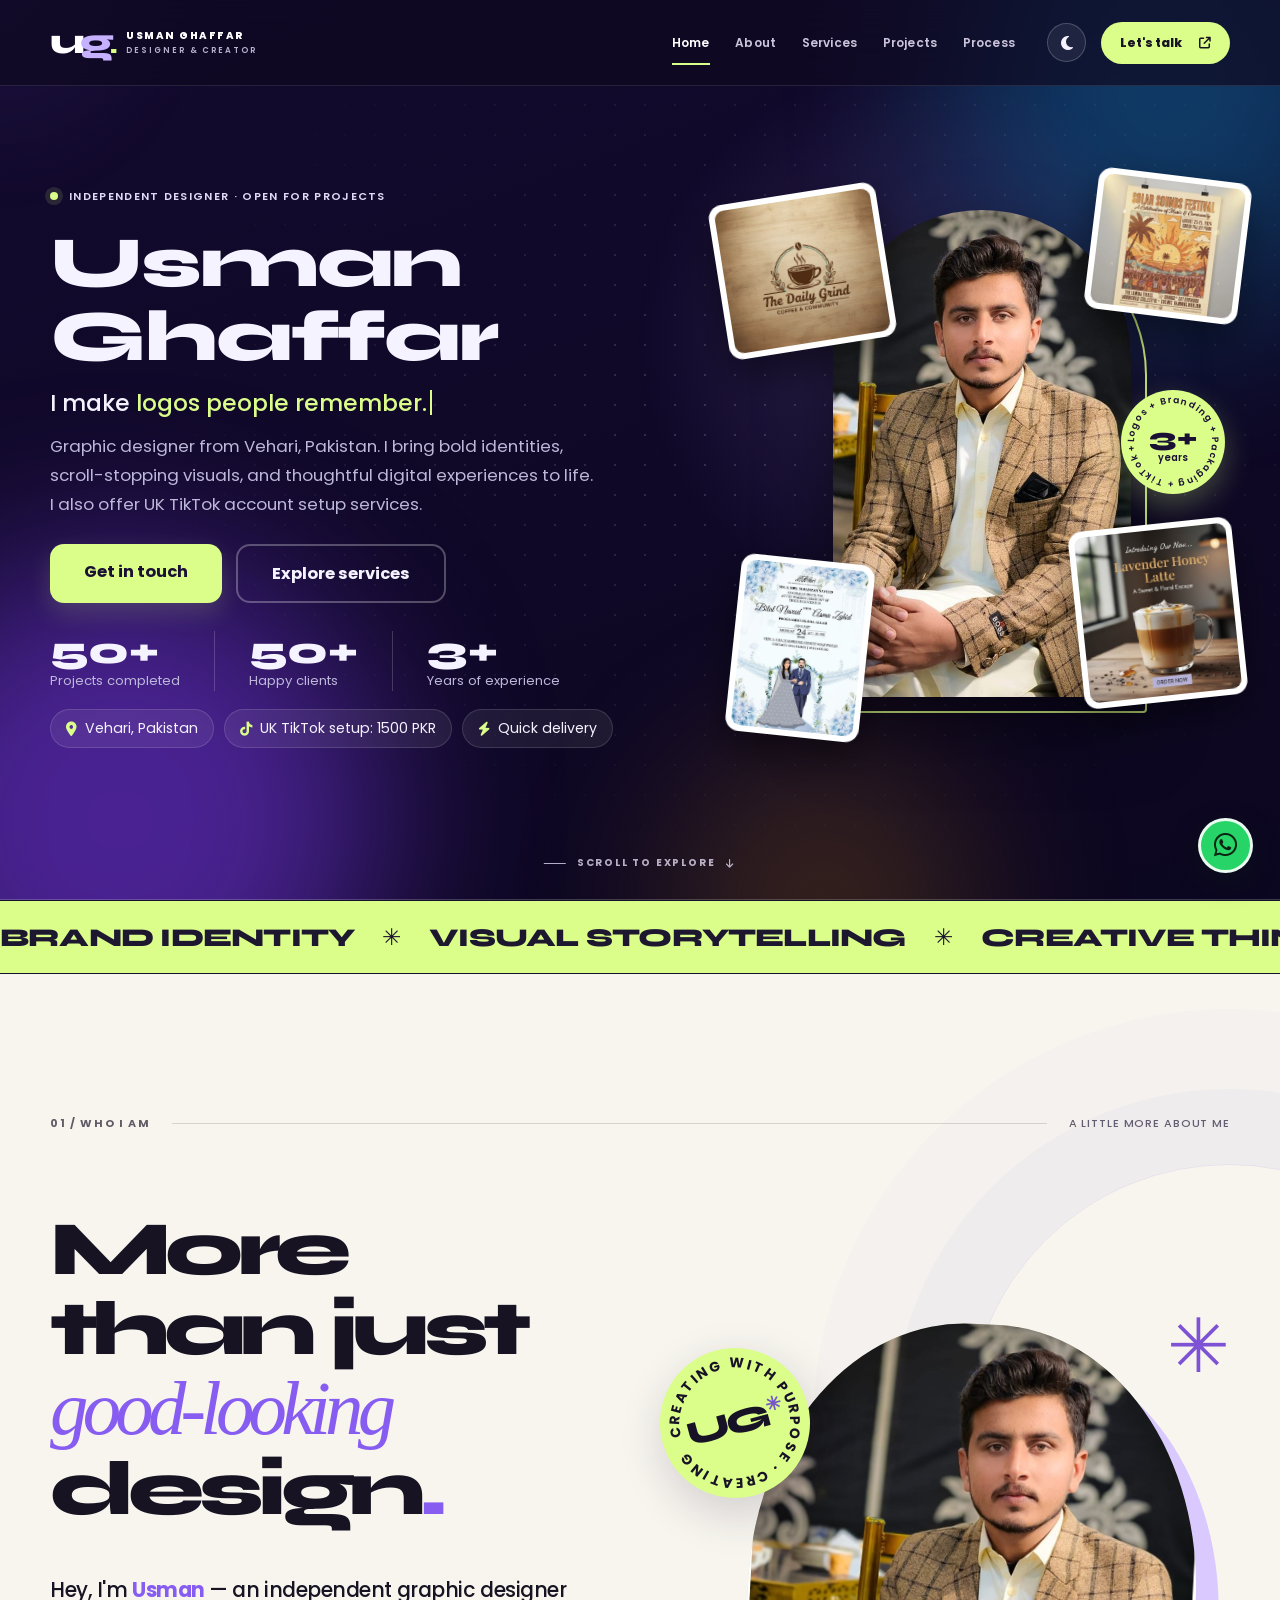
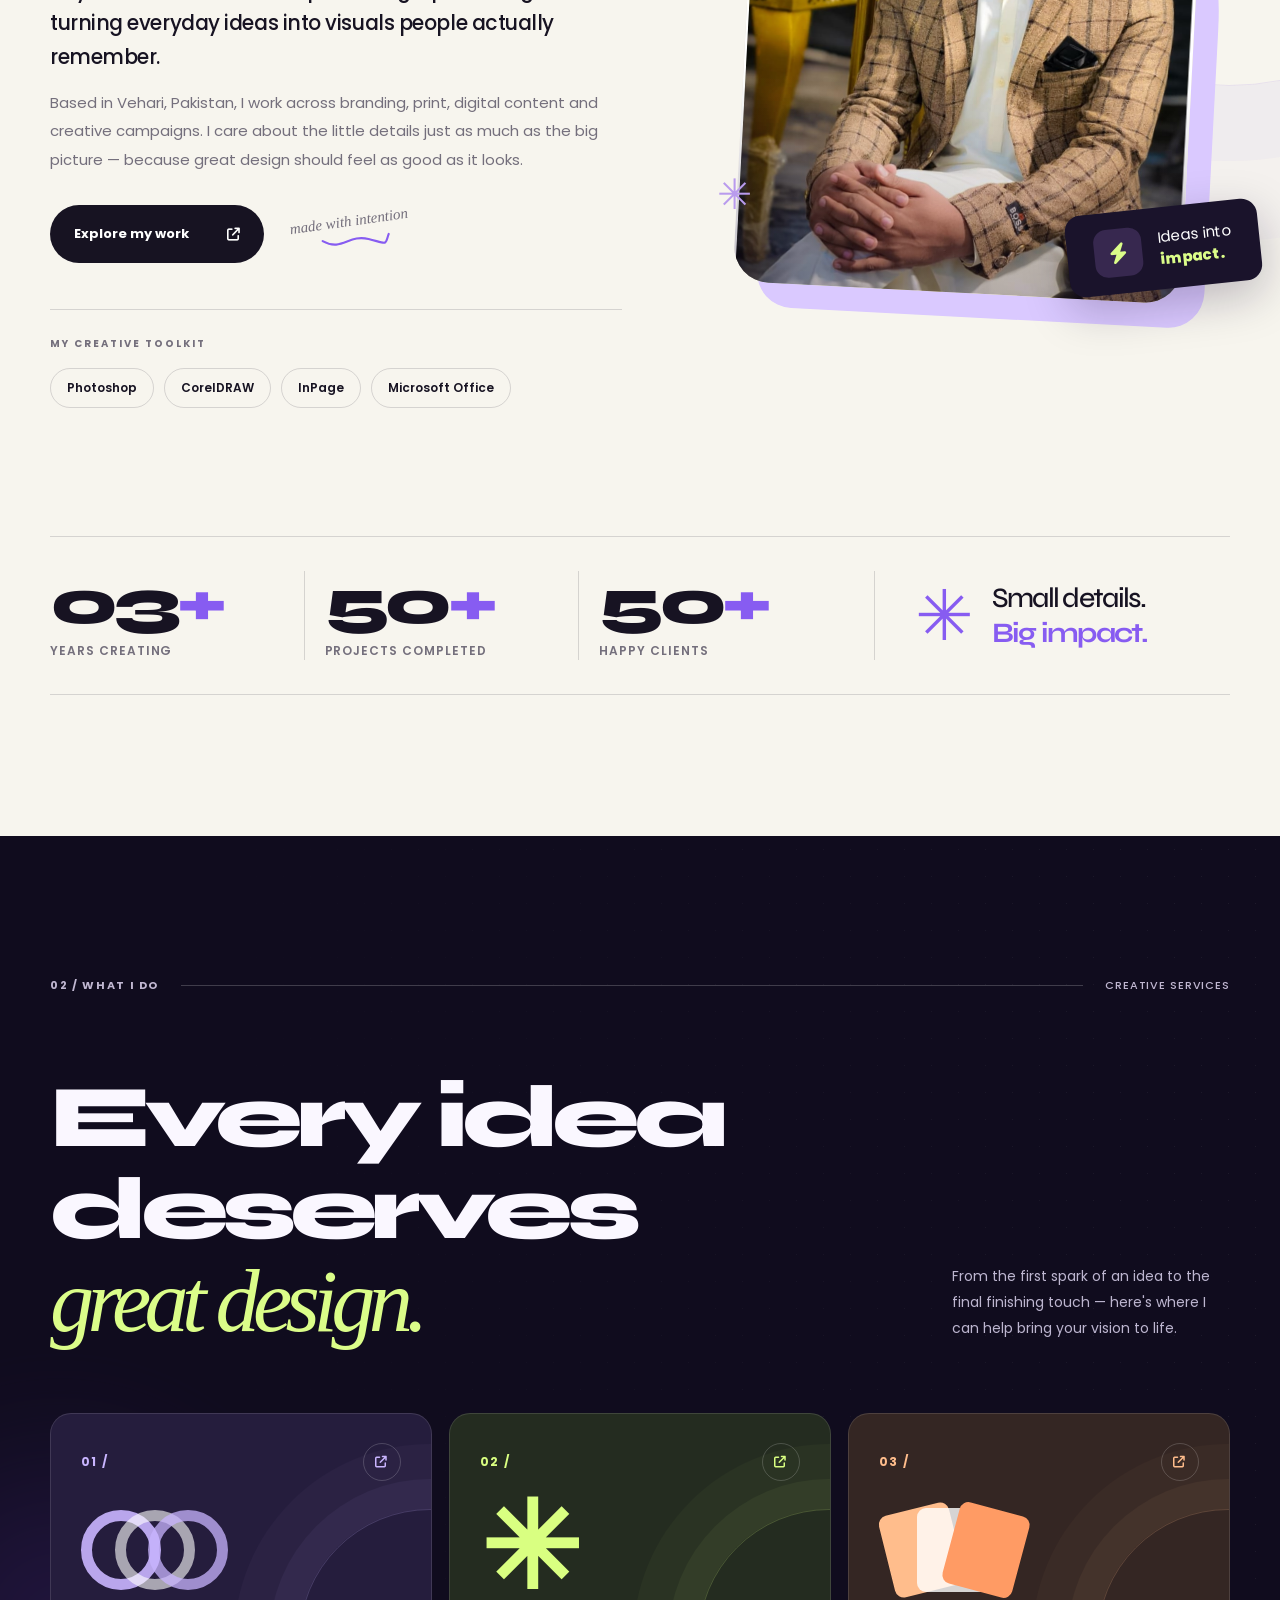
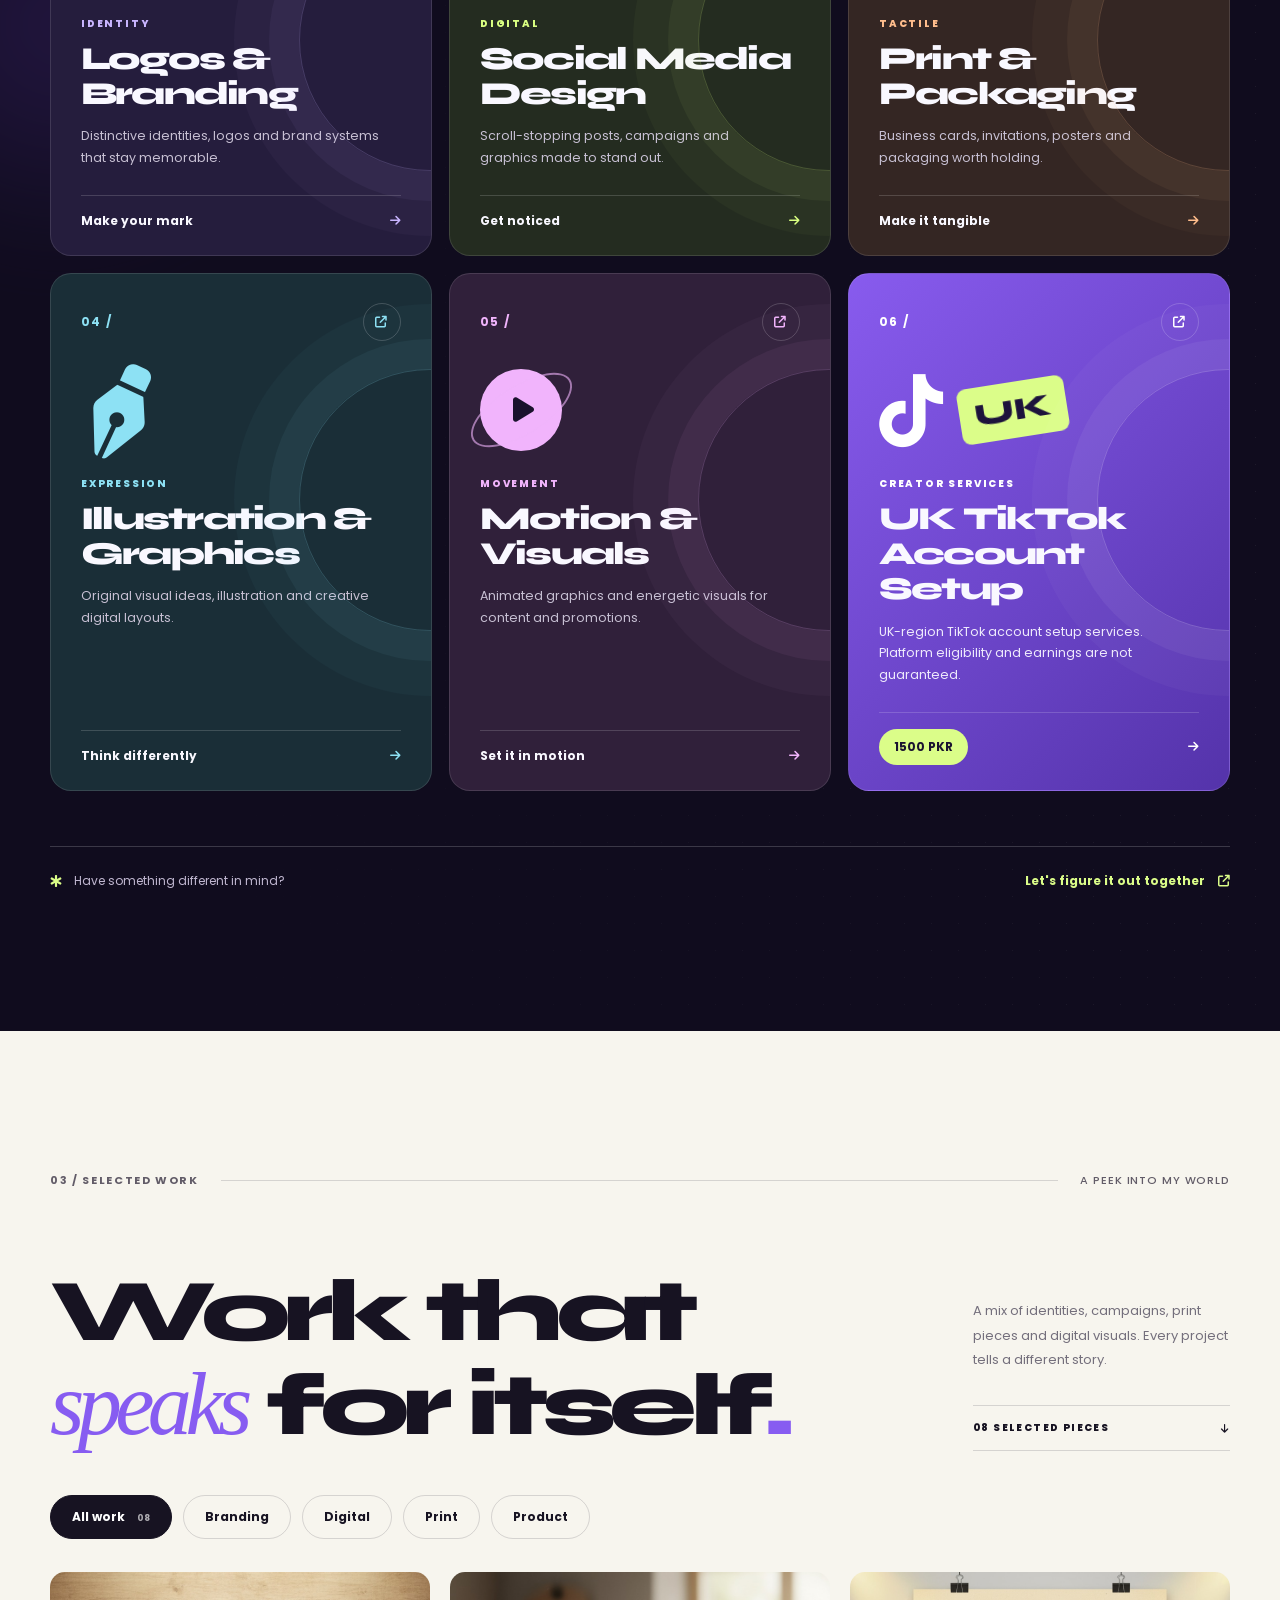
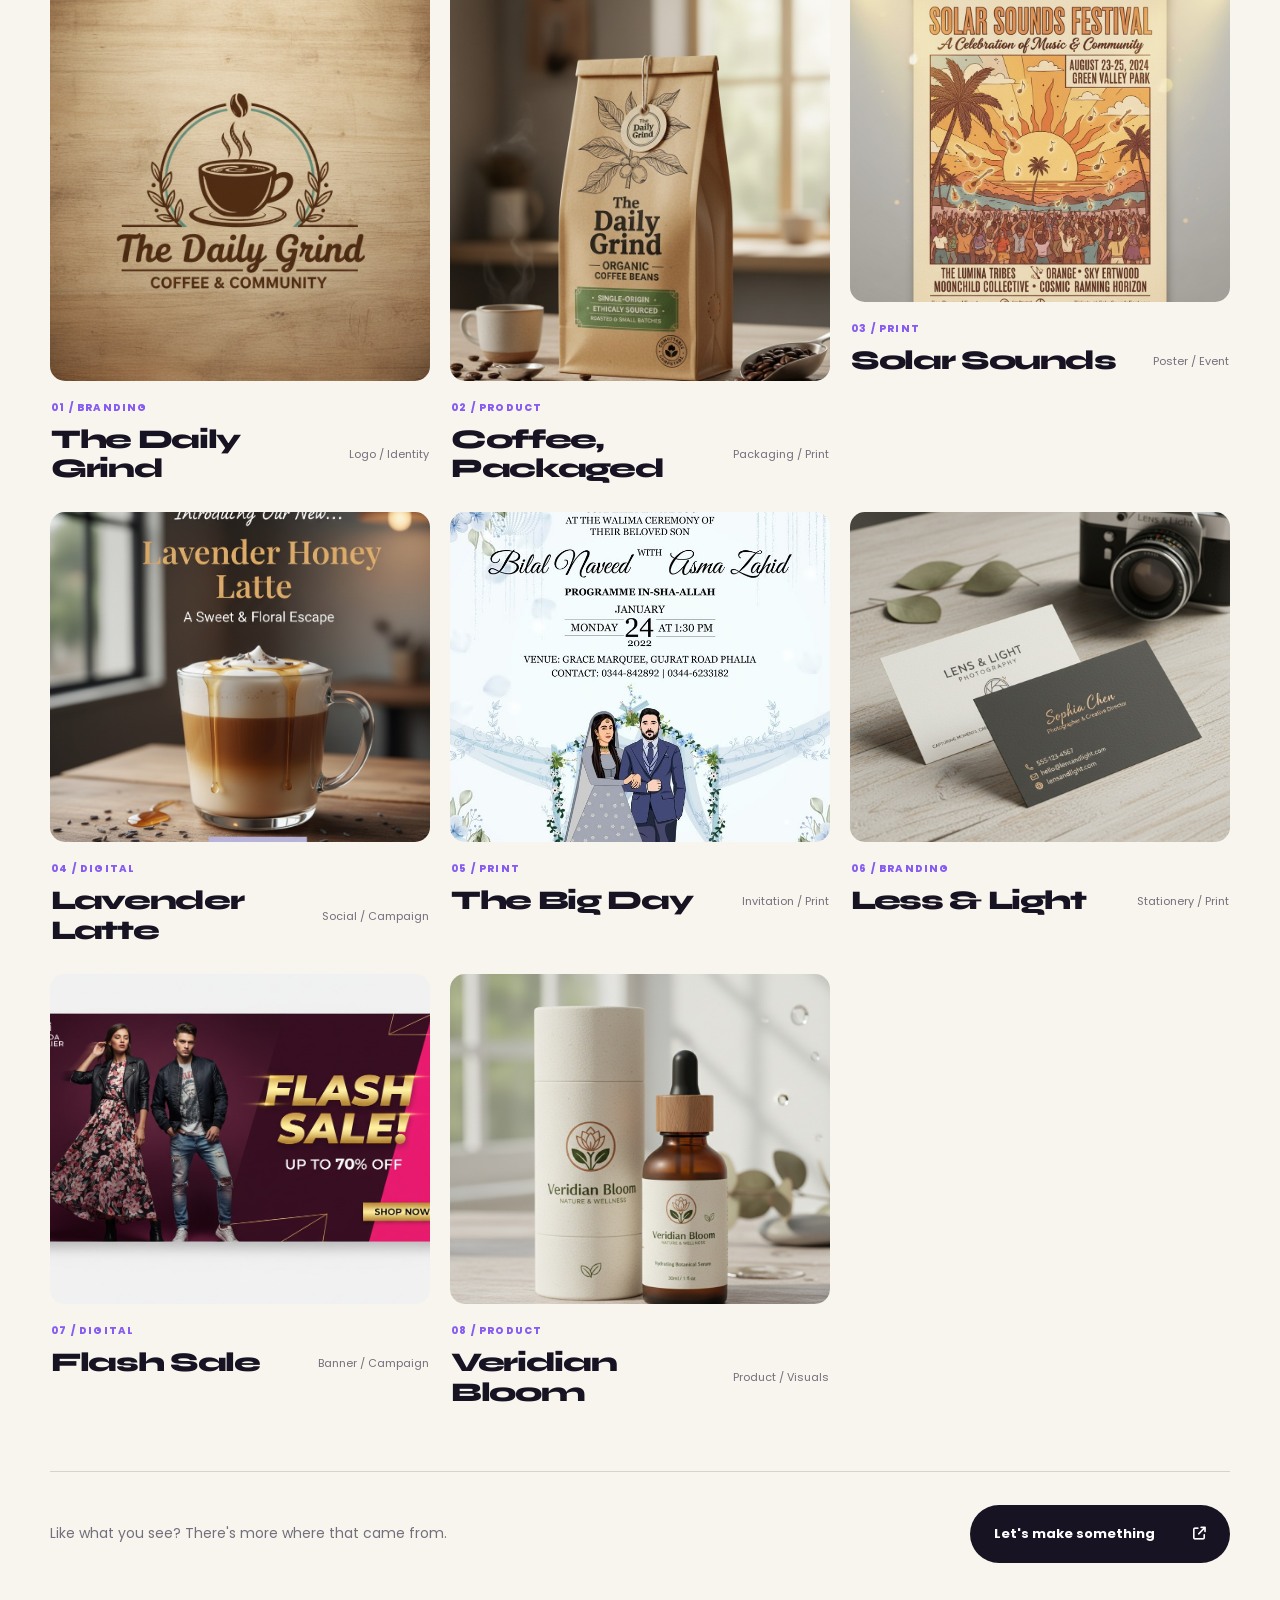
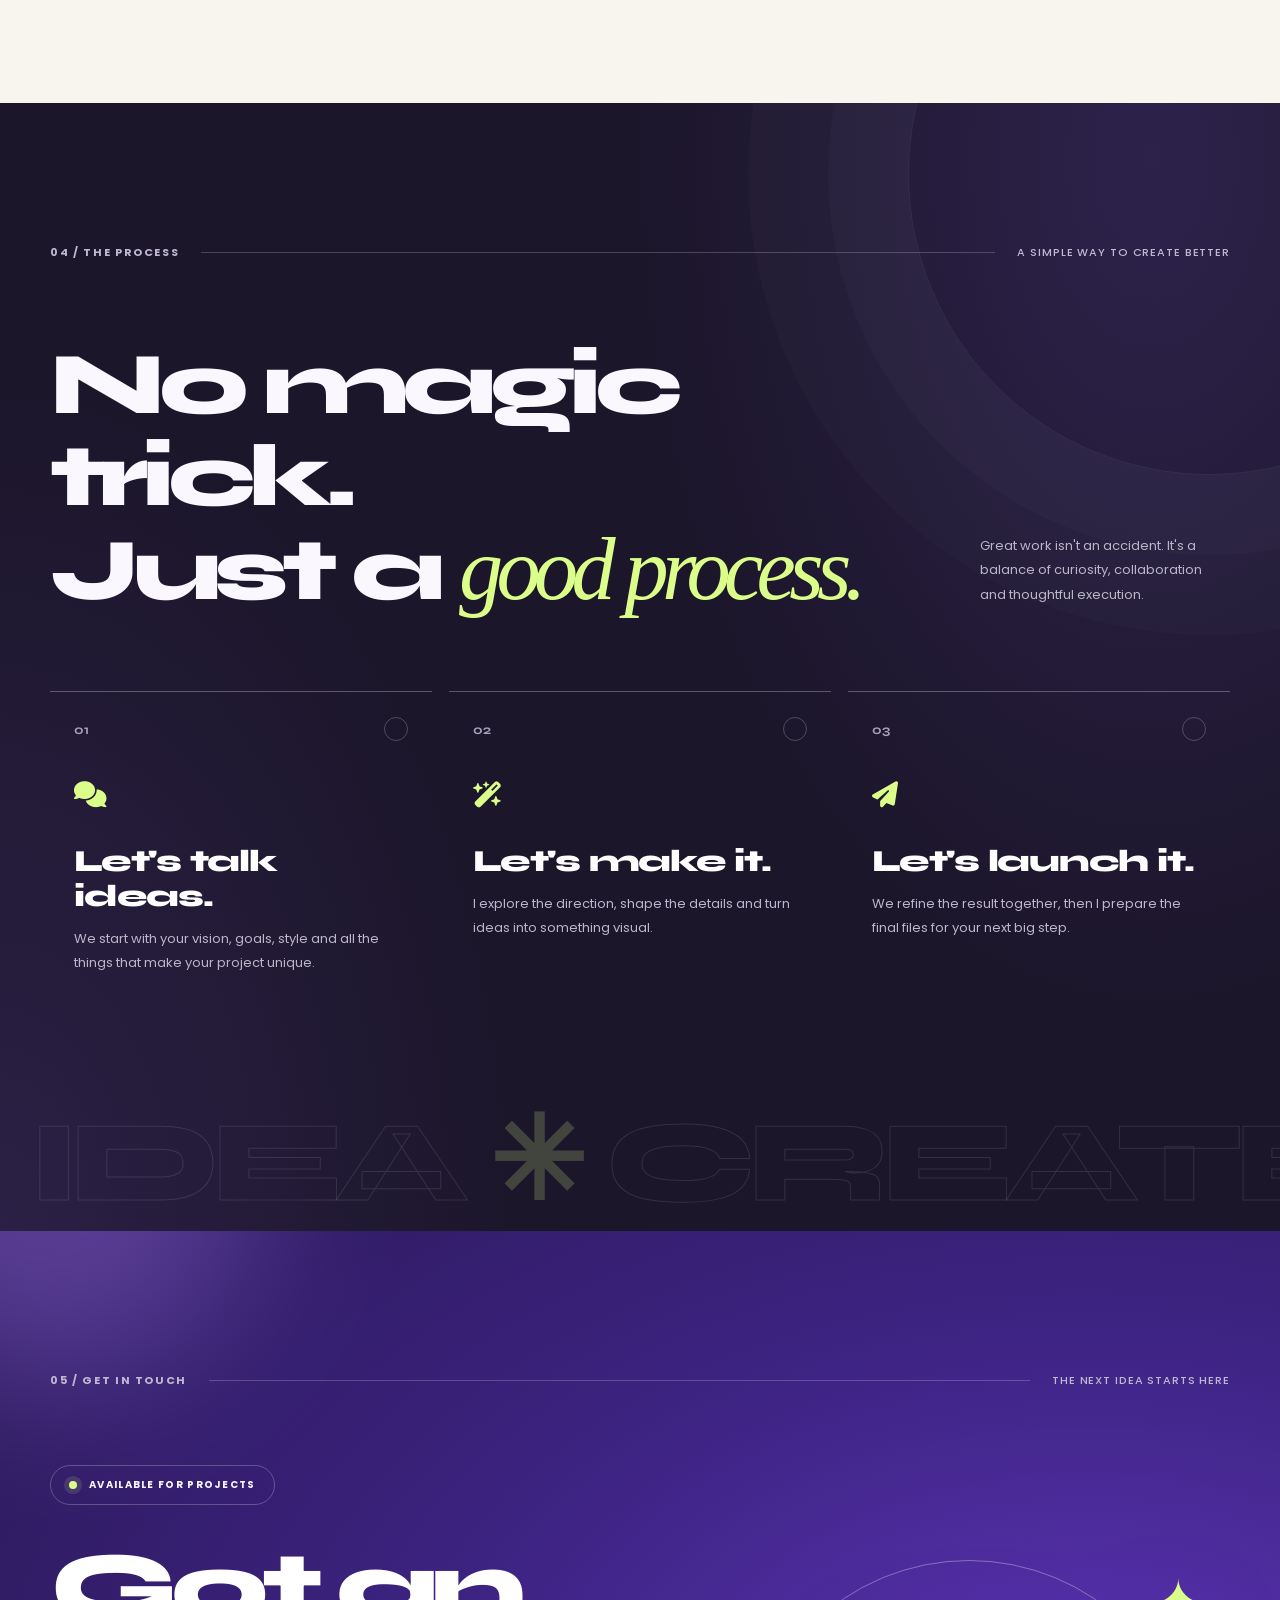
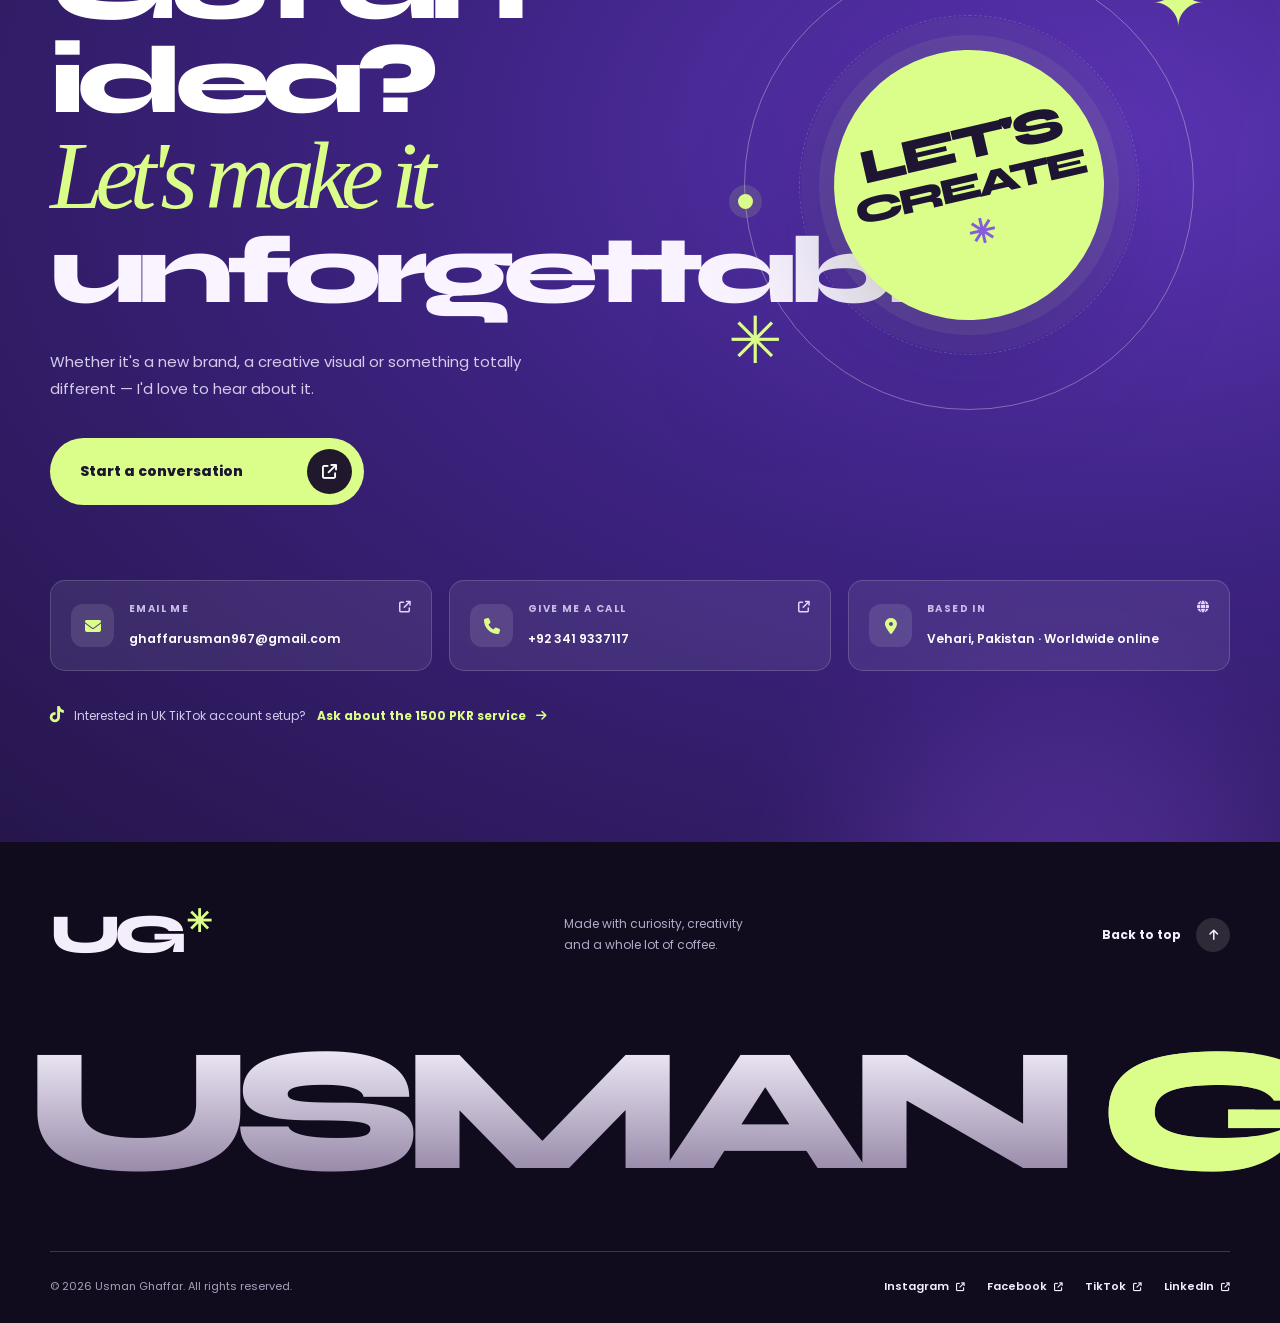
==== commit 4a386111: "Add files via upload" ====
--- a/index.html
+++ b/index.html
@@ -1,1896 +1,404 @@
-<!DOCTYPE html>
-<html lang="en">
-<head>
-    <meta charset="UTF-8">
-    <meta name="viewport" content="width=device-width, initial-scale=1.0">
-    <title>Usman Ghaffar - Professional Graphic Designer & UK TikTok Account Creator | Logo Design & Digital Services</title>
-    <meta name="google-site-verification" content="google960a1017d7195455" />
-    <!-- Bootstrap CSS -->
-    <link href="https://cdn.jsdelivr.net/npm/bootstrap@5.3.0/dist/css/bootstrap.min.css" rel="stylesheet">
-    <!-- Font Awesome -->
-    <link rel="stylesheet" href="https://cdnjs.cloudflare.com/ajax/libs/font-awesome/6.4.0/css/all.min.css">
-    <!-- Google Fonts -->
-    <link href="https://fonts.googleapis.com/css2?family=Poppins:wght@300;400;500;600;700;800&family=Montserrat:wght@400;500;600;700;800&family=Syne:wght@700;800&display=swap" rel="stylesheet">
-    
-    <!-- SEO Meta Tags -->
-    <meta name="description" content="Usman Ghaffar - Professional Graphic Designer from Vehari, Pakistan offering Logo Design, Branding, Social Media Graphics & UK TikTok Account Creation for Monetization (Only 1500 PKR).">
-    <meta name="keywords" content="Usman Ghaffar, Graphic Designer Pakistan, Logo Design, Branding, UK TikTok Account Pakistan, TikTok Monetization, Social Media Design, Visiting Cards, Wedding Cards, Vehari Designer, Digital Services Pakistan">
-    <meta name="author" content="Usman Ghaffar">
-    <meta name="robots" content="index, follow, max-image-preview:large, max-snippet:-1, max-video-preview:-1">
-    <meta name="googlebot" content="index, follow">
-    
-    <!-- Canonical URL -->
-    <link rel="canonical" href="https://usmanghaffarservices.vercel.app">
-    
-    <!-- Open Graph Tags -->
-    <meta property="og:title" content="Usman Ghaffar - Professional Graphic Designer & UK TikTok Account Creator">
-    <meta property="og:description" content="Transform your ideas into stunning visuals & monetize on TikTok with UK accounts. Professional Graphic Design & UK TikTok Account Creation services in Pakistan.">
-    <meta property="og:type" content="website">
-    <meta property="og:url" content="https://usmanghaffarservices.vercel.app">
-    <meta property="og:image" content="https://usmanghaffarservices.vercel.app/assets/og-image.jpg">
-    <meta property="og:image:secure_url" content="https://usmanghaffarservices.vercel.app/assets/og-image.jpg">
-    <meta property="og:image:type" content="image/jpeg">
-    <meta property="og:image:width" content="1200">
-    <meta property="og:image:height" content="630">
-    <meta property="og:image:alt" content="Usman Ghaffar - Professional Graphic Designer and UK TikTok Account Creator from Pakistan">
-    <meta property="og:locale" content="en_US">
-    <meta property="og:site_name" content="Usman Ghaffar Services">
-    
-    <!-- Twitter Card -->
-    <meta name="twitter:card" content="summary_large_image">
-    <meta name="twitter:title" content="Usman Ghaffar - Graphic Designer & UK TikTok Account Creator">
-    <meta name="twitter:description" content="Professional Graphic Design & UK TikTok Account Creation services in Pakistan. Get monetized on TikTok!">
-    <meta name="twitter:image" content="https://usmanghaffarservices.vercel.app/assets/og-image.jpg">
-    <meta name="twitter:image:alt" content="Usman Ghaffar - Professional Graphic Designer and UK TikTok Account Creator from Pakistan">
-    
-    <!-- Structured Data for Local Business -->
-    <script type="application/ld+json">
-    {
-        "@context": "https://schema.org",
-        "@type": "ProfessionalService",
-        "name": "Usman Ghaffar Services",
-        "image": "https://usmanghaffarservices.vercel.app/assets/og-image.jpg",
-        "logo": "https://usmanghaffarservices.vercel.app/favicon-192x192.png",
-        "description": "Professional Graphic Design & UK TikTok Account Creation services in Vehari, Pakistan",
-        "address": {
-            "@type": "PostalAddress",
-            "addressLocality": "Vehari",
-            "addressRegion": "Punjab",
-            "addressCountry": "Pakistan"
-        },
-        "geo": {
-            "@type": "GeoCoordinates",
-            "latitude": "30.0417",
-            "longitude": "72.3528"
-        },
-        "url": "https://usmanghaffarservices.vercel.app",
-        "telephone": "+923419337117",
-        "email": "ghaffarusman967@gmail.com",
-        "openingHours": "Mo-Su 09:00-22:00",
-        "serviceType": ["Graphic Design", "Logo Design", "Branding", "UK TikTok Account Creation", "Digital Services"],
-        "priceRange": "₹₹",
-        "sameAs": [
-            "https://www.facebook.com/share/16mjkzLDcg/",
-            "https://www.instagram.com/usmanghaffar33",
-            "https://www.tiktok.com/@mr.graphics6"
-        ]
-    }
-    </script>
-    
-    <!-- Favicons (browser tab + Google search results) -->
-    <link rel="icon" href="/favicon.ico" sizes="any">
-    <link rel="icon" type="image/png" sizes="48x48" href="/favicon-48x48.png">
-    <link rel="icon" type="image/png" sizes="192x192" href="/favicon-192x192.png">
-    <link rel="apple-touch-icon" sizes="180x180" href="/apple-touch-icon.png">
-    <meta name="theme-color" content="#7C3AED">
-
-    <!-- Google AdSense -->
-    <script async src="https://pagead2.googlesyndication.com/pagead/js/adsbygoogle.js?client=ca-pub-4909260002549497"
-         crossorigin="anonymous"></script>
-    
-    <style>
-        :root {
-            --primary: #7C3AED;
-            --primary-dark: #6D28D9;
-            --primary-light: #8B5CF6;
-            --secondary: #0EA5E9;
-            --secondary-dark: #0284C7;
-            --accent: #F59E0B;
-            --accent-dark: #D97706;
-            --purple: #A855F7;
-            --purple-dark: #9333EA;
-            --blue: #3B82F6;
-            --blue-dark: #2563EB;
-            --teal: #14B8A6;
-            --teal-dark: #0D9488;
-            --dark: #1F2937;
-            --darker: #111827;
-            --light: #F9FAFB;
-            --light-gray: #F3F4F6;
-            --text: #374151;
-            --text-light: #6B7280;
-            --transition: all 0.4s cubic-bezier(0.4, 0, 0.2, 1);
-            --shadow: 0 10px 30px rgba(0, 0, 0, 0.1);
-            --shadow-lg: 0 20px 40px rgba(0, 0, 0, 0.15);
-            --shadow-xl: 0 25px 50px rgba(0, 0, 0, 0.2);
-            --gradient-primary: linear-gradient(135deg, var(--primary), var(--purple));
-            --gradient-secondary: linear-gradient(135deg, var(--secondary), var(--teal));
-            --gradient-accent: linear-gradient(135deg, var(--accent), #F97316);
-            --gradient-dark: linear-gradient(135deg, var(--dark), var(--darker));
-        }
-
-        .dark-mode {
-            --primary: #8B5CF6;
-            --primary-dark: #7C3AED;
-            --primary-light: #A78BFA;
-            --secondary: #38BDF8;
-            --secondary-dark: #0EA5E9;
-            --accent: #FBBF24;
-            --accent-dark: #F59E0B;
-            --purple: #C084FC;
-            --purple-dark: #A855F7;
-            --blue: #60A5FA;
-            --blue-dark: #3B82F6;
-            --teal: #2DD4BF;
-            --teal-dark: #14B8A6;
-            --dark: #111827;
-            --darker: #030712;
-            --light: #1F2937;
-            --light-gray: #374151;
-            --text: #F9FAFB;
-            --text-light: #D1D5DB;
-            --gradient-primary: linear-gradient(135deg, var(--primary), var(--purple-dark));
-            --gradient-secondary: linear-gradient(135deg, var(--secondary), var(--teal-dark));
-            --gradient-accent: linear-gradient(135deg, var(--accent), #F97316);
-            --gradient-dark: linear-gradient(135deg, #1F2937, #111827);
-        }
-
-        * {
-            margin: 0;
-            padding: 0;
-            box-sizing: border-box;
-        }
-
-        html {
-            scroll-behavior: smooth;
-        }
-
-        body {
-            font-family: 'Poppins', sans-serif;
-            background-color: var(--light);
-            color: var(--text);
-            transition: var(--transition);
-            overflow-x: hidden;
-            line-height: 1.7;
-        }
-
-        h1, h2, h3, h4, h5, h6 {
-            font-family: 'Montserrat', sans-serif;
-            font-weight: 700;
-            line-height: 1.3;
-        }
-
-        /* Navbar */
-        .navbar {
-            background-color: rgba(255, 255, 255, 0.95);
-            backdrop-filter: blur(20px);
-            box-shadow: 0 4px 30px rgba(0, 0, 0, 0.08);
-            padding: 18px 0;
-            transition: var(--transition);
-            border-bottom: 1px solid rgba(124, 58, 237, 0.1);
-        }
-
-        .dark-mode .navbar {
-            background-color: rgba(31, 41, 55, 0.95);
-            border-bottom: 1px solid rgba(139, 92, 246, 0.1);
-        }
-
-        .navbar-brand {
-            font-weight: 800;
-            font-size: 1.9rem;
-            background: var(--gradient-primary);
-            -webkit-background-clip: text;
-            -webkit-text-fill-color: transparent;
-            letter-spacing: -0.5px;
-        }
-
-        .nav-link {
-            font-weight: 600;
-            margin: 0 12px;
-            position: relative;
-            color: var(--text) !important;
-            font-size: 1.05rem;
-            padding: 8px 0 !important;
-        }
-
-        .nav-link:after {
-            content: '';
-            position: absolute;
-            bottom: 0;
-            left: 0;
-            width: 0;
-            height: 3px;
-            background: var(--gradient-primary);
-            border-radius: 2px;
-            transition: var(--transition);
-        }
-
-        .nav-link:hover:after {
-            width: 100%;
-        }
-
-        .nav-link.active {
-            background: var(--gradient-primary);
-            -webkit-background-clip: text;
-            -webkit-text-fill-color: transparent;
-        }
-
-        /* Theme Toggle */
-        .theme-toggle {
-            background: var(--gradient-primary);
-            color: white;
-            border: none;
-            width: 48px;
-            height: 48px;
-            border-radius: 12px;
-            display: flex;
-            align-items: center;
-            justify-content: center;
-            cursor: pointer;
-            box-shadow: var(--shadow);
-            transition: var(--transition);
-            position: relative;
-            overflow: hidden;
-        }
-
-        .theme-toggle:hover {
-            transform: translateY(-3px) rotate(10deg);
-            box-shadow: var(--shadow-lg);
-        }
-
-        /* WhatsApp Floating Button */
-        .whatsapp-float {
-            position: fixed;
-            bottom: 30px;
-            right: 30px;
-            width: 65px;
-            height: 65px;
-            background: linear-gradient(135deg, #25D366, #128C7E);
-            color: white;
-            border-radius: 16px;
-            text-align: center;
-            font-size: 32px;
-            box-shadow: 0 8px 25px rgba(37, 211, 102, 0.4);
-            z-index: 1000;
-            display: flex;
-            align-items: center;
-            justify-content: center;
-            animation: float 3s ease-in-out infinite;
-            transition: var(--transition);
-            text-decoration: none;
-        }
-
-        .whatsapp-float:hover {
-            transform: scale(1.15) rotate(5deg);
-            box-shadow: 0 12px 30px rgba(37, 211, 102, 0.6);
-        }
-
-        @keyframes float {
-            0%, 100% { transform: translateY(0px); }
-            50% { transform: translateY(-10px); }
-        }
-
-        /* ===== Hero (redesigned) ===== */
-        .hx {
-            --hx-bg: #130a2e;
-            --hx-bg2: #0c0720;
-            --hx-ink: #F5F3FF;
-            --hx-mute: #BDB7DA;
-            --hx-amber: #F59E0B;
-            position: relative;
-            min-height: 100vh;
-            min-height: 100svh;
-            display: flex;
-            align-items: center;
-            padding: 112px 0 64px;
-            overflow: hidden;
-            isolation: isolate;
-            color: var(--hx-ink);
-            background: linear-gradient(160deg, var(--hx-bg) 0%, var(--hx-bg2) 100%);
-        }
-
-        /* Background layers */
-        .hx-bg { position: absolute; inset: 0; z-index: -1; pointer-events: none; }
-        .hx-blob {
-            position: absolute;
-            border-radius: 50%;
-            filter: blur(90px);
-            will-change: transform;
-            animation: hx-drift 18s ease-in-out infinite alternate;
-        }
-        .hx-blob.b1 { width: 520px; height: 520px; background: #7C3AED; left: -140px; bottom: -180px; opacity: .55; }
-        .hx-blob.b2 { width: 440px; height: 440px; background: #0EA5E9; right: -110px; top: -130px; opacity: .32; animation-duration: 23s; animation-delay: -6s; }
-        .hx-blob.b3 { width: 300px; height: 300px; background: #F59E0B; right: 24%; bottom: -150px; opacity: .2; animation-duration: 27s; animation-delay: -12s; }
-        @keyframes hx-drift { to { transform: translate3d(70px, -45px, 0) scale(1.12); } }
-
-        .hx-dots {
-            position: absolute;
-            inset: 0;
-            background-image: radial-gradient(rgba(255, 255, 255, .15) 1px, transparent 1.3px);
-            background-size: 30px 30px;
-            -webkit-mask-image: radial-gradient(ellipse 70% 70% at 62% 45%, #000 15%, transparent 75%);
-            mask-image: radial-gradient(ellipse 70% 70% at 62% 45%, #000 15%, transparent 75%);
-        }
-        .hx-spot {
-            position: absolute;
-            inset: 0;
-            background: radial-gradient(440px circle at var(--sx, 72%) var(--sy, 38%), rgba(167, 139, 250, .2), transparent 65%);
-        }
-
-        /* Layout */
-        .hx-grid {
-            display: grid;
-            grid-template-columns: minmax(0, 1.12fr) minmax(0, .88fr);
-            gap: clamp(24px, 4vw, 64px);
-            align-items: center;
-        }
-        .hx-copy { position: relative; z-index: 2; container-type: inline-size; min-width: 0; }
-
-        /* Name: letters rise out of a mask, then react to the cursor */
-        .hx-name {
-            font-family: 'Syne', 'Montserrat', sans-serif;
-            font-weight: 800;
-            font-size: clamp(2.2rem, 5.6vw, 4.6rem);   /* fallback */
-            font-size: clamp(2.2rem, 11.4cqw, 8rem);   /* fits the column: Syne is very wide */
-            white-space: nowrap;
-            line-height: .95;
-            letter-spacing: -.03em;
-            margin: 0 0 16px;
-            color: var(--hx-ink);
-        }
-        .hx-line { display: block; overflow: hidden; padding: .14em 0 .08em; margin: -.14em 0 -.08em; }
-        .hx-ch {
-            display: inline-block;
-            transform: translateY(110%);
-            animation: hx-ch-in .95s cubic-bezier(.2, .8, .2, 1) forwards;
-            animation-delay: calc(.15s + var(--i) * .06s);
-            transition: color .25s ease, translate .3s cubic-bezier(.2, .8, .2, 1);
-        }
-        .hx-ch:hover { color: var(--hx-amber); translate: 0 -.07em; }
-        @keyframes hx-ch-in { to { transform: translateY(0); } }
-
-        .hx-role {
-            font-size: clamp(1.1rem, 1.9vw, 1.45rem);
-            font-weight: 500;
-            line-height: 1.4;
-            min-height: 1.4em;
-            margin: 0 0 12px;
-        }
-        .hx-role .hx-type { color: var(--hx-amber); }
-        .hx-caret {
-            display: inline-block;
-            width: 2px;
-            height: 1.05em;
-            margin-left: 3px;
-            vertical-align: -.15em;
-            background: var(--hx-amber);
-            animation: hx-blink 1s steps(1) infinite;
-        }
-        @keyframes hx-blink { 50% { opacity: 0; } }
-
-        .hx-lead {
-            max-width: 34rem;
-            font-size: 1.05rem;
-            line-height: 1.75;
-            color: var(--hx-mute);
-            margin: 0 0 24px;
-        }
-
-        .hx-actions { display: flex; flex-wrap: wrap; gap: 14px; margin-bottom: 28px; }
-        .hx-btn {
-            position: relative;
-            overflow: hidden;
-            display: inline-block;
-            padding: 15px 34px;
-            border-radius: 14px;
-            font-weight: 700;
-            font-size: 1.02rem;
-            transition: transform .3s cubic-bezier(.2, .8, .2, 1), box-shadow .3s ease, background-color .3s ease, border-color .3s ease;
-        }
-        .hx-btn:focus-visible { outline: 3px solid #fff; outline-offset: 3px; }
-        .hx-btn-main { background: var(--hx-amber, #F59E0B); color: #1a1033; box-shadow: 0 10px 28px rgba(245, 158, 11, .32); }
-        .hx-btn-main:hover { color: #1a1033; transform: translateY(-4px); box-shadow: 0 16px 36px rgba(245, 158, 11, .45); }
-        .hx-btn-main:after {
-            content: '';
-            position: absolute;
-            top: 0; bottom: 0; left: -60%;
-            width: 40%;
-            background: linear-gradient(100deg, transparent, rgba(255, 255, 255, .55), transparent);
-            transform: skewX(-20deg);
-        }
-        .hx-btn-main:hover:after { left: 130%; transition: left .7s ease; }
-        .hx-btn-ghost { color: var(--hx-ink); border: 2px solid rgba(255, 255, 255, .28); }
-        .hx-btn-ghost:hover { color: #fff; border-color: #fff; background: rgba(255, 255, 255, .08); transform: translateY(-4px); }
-
-        .hx-stats { display: flex; gap: clamp(16px, 3vw, 34px); list-style: none; padding: 0; margin: 0 0 18px; }
-        .hx-stats li { padding-left: clamp(16px, 3vw, 34px); border-left: 1px solid rgba(255, 255, 255, .18); }
-        .hx-stats li:first-child { padding-left: 0; border-left: 0; }
-        .hx-stats b { display: block; font-family: 'Syne', 'Montserrat', sans-serif; font-weight: 800; font-size: clamp(1.7rem, 3vw, 2.4rem); line-height: 1.05; }
-        .hx-stats small { display: block; font-size: .82rem; color: var(--hx-mute); }
-
-        .hx-chips { display: flex; flex-wrap: wrap; gap: 10px; }
-        .hx-chip {
-            display: inline-flex;
-            align-items: center;
-            gap: 8px;
-            padding: 8px 15px;
-            border-radius: 999px;
-            font-size: .88rem;
-            color: var(--hx-ink);
-            background: rgba(255, 255, 255, .07);
-            border: 1px solid rgba(255, 255, 255, .13);
-            backdrop-filter: blur(8px);
-        }
-        .hx-chip i { color: var(--hx-amber); }
-
-        /* One orchestrated entrance for the text block */
-        .hx-in { opacity: 0; transform: translateY(16px); animation: hx-rise .8s cubic-bezier(.2, .8, .2, 1) forwards; animation-delay: var(--d, 0s); }
-        @keyframes hx-rise { to { opacity: 1; transform: none; } }
-
-        /* Stage: portrait in an arch, with real design work orbiting it */
-        .hx-stage {
-            position: relative;
-            width: 100%;
-            max-width: 500px;
-            margin-left: auto;
-            aspect-ratio: 480 / 560;
-            --px: 0; --py: 0;
-        }
-        .hx-portrait-wrap {
-            position: absolute;
-            left: 20%; top: 6%;
-            width: 60%; height: 84%;
-            z-index: 2;
-            transform: translate3d(calc(var(--px) * -9px), calc(var(--py) * -7px), 0);
-            transition: transform .45s ease-out;
-        }
-        .hx-portrait-wrap:before {
-            content: '';
-            position: absolute;
-            inset: 0;
-            border: 2px solid rgba(245, 158, 11, .75);
-            border-radius: 999px 999px 26px 26px;
-            transform: translate(16px, 16px);
-            opacity: 0;
-            animation: hx-fade .9s ease 1.1s forwards;
-        }
-        @keyframes hx-fade { to { opacity: 1; } }
-        .hx-portrait {
-            position: relative;
-            width: 100%; height: 100%;
-            border-radius: 999px 999px 26px 26px;
-            overflow: hidden;
-            background: #2a1a57;
-            box-shadow: 0 30px 70px rgba(0, 0, 0, .5);
-            opacity: 0;
-            animation: hx-arch 1.1s cubic-bezier(.2, .8, .2, 1) .35s forwards;
-        }
-        .hx-portrait img { width: 100%; height: 100%; object-fit: cover; object-position: 50% 12%; display: block; }
-        @keyframes hx-arch { from { opacity: 0; transform: translateY(46px) scale(.94); } to { opacity: 1; transform: none; } }
-
-        .hx-work {
-            position: absolute;
-            z-index: 3;
-            display: block;
-            width: var(--w);
-            transform: translate3d(calc(var(--px) * var(--dx) * 1px), calc(var(--py) * var(--dy) * 1px), 0);
-            transition: transform .45s ease-out;
-        }
-        .hx-work:hover { z-index: 6; }
-        .hx-work:focus-visible { outline: 3px solid #fff; outline-offset: 4px; border-radius: 16px; }
-        .hx-work-in {
-            display: block;
-            padding: 6px;
-            background: #fff;
-            border-radius: 14px;
-            rotate: var(--r);
-            box-shadow: 0 18px 40px rgba(0, 0, 0, .45);
-            opacity: 0;
-            transition: rotate .4s cubic-bezier(.2, .8, .2, 1), scale .4s cubic-bezier(.2, .8, .2, 1), box-shadow .4s ease;
-            animation: hx-pop .85s cubic-bezier(.2, .9, .25, 1.15) var(--d) forwards, hx-float 7s ease-in-out calc(var(--d) + .9s) infinite;
-        }
-        .hx-work:hover .hx-work-in { rotate: 0deg; scale: 1.08; box-shadow: 0 26px 50px rgba(0, 0, 0, .55); }
-        .hx-work img { display: block; width: 100%; height: auto; border-radius: 9px; }
-        @keyframes hx-pop { from { opacity: 0; transform: scale(.55) translateY(34px); } to { opacity: 1; transform: none; } }
-        @keyframes hx-float { 0%, 100% { translate: 0 0; } 50% { translate: 0 -11px; } }
-
-        .hx-work.w1 { --w: 34%; --r: -9deg; --dx: -26; --dy: -14; --d: .85s; left: -3%; top: 3%; }
-        .hx-work.w2 { --w: 31%; --r: 7deg;  --dx: 22;  --dy: -18; --d: 1.0s; right: -3%; top: 0; }
-        .hx-work.w3 { --w: 27%; --r: 6deg;  --dx: -20; --dy: 16;  --d: 1.15s; left: 0; bottom: 3%; }
-        .hx-work.w4 { --w: 33%; --r: -6deg; --dx: 28;  --dy: 14;  --d: 1.3s; right: -2%; bottom: 9%; }
-
-        /* Spinning badge */
-        .hx-badge {
-            position: absolute;
-            right: 1%; top: 37%;
-            width: 21%;
-            aspect-ratio: 1;
-            z-index: 5;
-            border-radius: 50%;
-            background: var(--hx-amber);
-            box-shadow: 0 12px 30px rgba(245, 158, 11, .38);
-            opacity: 0;
-            animation: hx-pop 0.85s cubic-bezier(.2, .9, .25, 1.15) 1.45s forwards;
-        }
-        .hx-badge svg { position: absolute; inset: 0; width: 100%; height: 100%; }
-        .hx-badge .ring { animation: hx-spin 16s linear infinite; transform-origin: 50% 50%; }
-        @keyframes hx-spin { to { transform: rotate(360deg); } }
-
-        /* Pause endless motion when the hero is off-screen */
-        .hx.hx-off .hx-blob, .hx.hx-off .hx-work-in, .hx.hx-off .hx-badge .ring, .hx.hx-off .hx-caret { animation-play-state: paused; }
-
-        @media (max-width: 991px) {
-            .hx { min-height: auto; padding: 108px 0 70px; }
-            .hx-grid { grid-template-columns: 1fr; gap: 44px; }
-            .hx-copy { text-align: center; }
-            .hx-role { min-height: 2.9em; }
-            .hx-lead { margin-left: auto; margin-right: auto; }
-            .hx-actions, .hx-stats, .hx-chips { justify-content: center; }
-            .hx-stage { max-width: 420px; margin: 0 auto; }
-        }
-        @media (max-width: 480px) {
-            .hx-work.w1 { left: 1%; }
-            .hx-work.w2, .hx-work.w4 { right: 0; }
-            .hx-work.w3 { left: 1%; }
-            .hx-stats { gap: 14px; }
-            .hx-stats li { padding-left: 14px; text-align: left; }
-            .hx-stats small { font-size: .74rem; }
-            .hx-btn { padding: 14px 26px; }
-            .hx-chip { font-size: .82rem; padding: 7px 12px; }
-        }
-        @media (prefers-reduced-motion: reduce) {
-            .hx *, .hx *:before, .hx *:after { animation: none !important; transition: none !important; }
-            .hx-ch { transform: none; }
-            .hx-in, .hx-portrait, .hx-work-in, .hx-badge, .hx-portrait-wrap:before { opacity: 1; transform: none; }
-            .hx-badge { transform: none; }
-        }
-
-        .btn-custom {
-            background: var(--gradient-accent);
-            color: var(--darker);
-            border: none;
-            padding: 16px 40px;
-            border-radius: 12px;
-            font-weight: 700;
-            transition: var(--transition);
-            box-shadow: 0 8px 20px rgba(245, 158, 11, 0.3);
-            margin: 8px 15px 8px 0;
-            font-size: 1.1rem;
-            letter-spacing: 0.5px;
-            position: relative;
-            overflow: hidden;
-        }
-
-        .btn-custom:hover {
-            transform: translateY(-5px);
-            box-shadow: 0 15px 30px rgba(245, 158, 11, 0.4);
-        }
-
-        .btn-outline-light {
-            background: transparent;
-            border: 2px solid rgba(255, 255, 255, 0.3);
-            color: white;
-            padding: 16px 40px;
-            border-radius: 12px;
-            font-weight: 600;
-            transition: var(--transition);
-            margin: 8px 0;
-            font-size: 1.1rem;
-            letter-spacing: 0.5px;
-        }
-
-        .btn-outline-light:hover {
-            background: rgba(255, 255, 255, 0.1);
-            border-color: white;
-            transform: translateY(-5px);
-        }
-
-        /* About Section */
-        .section-title {
-            font-size: 3rem;
-            margin-bottom: 60px;
-            text-align: center;
-            position: relative;
-            z-index: 2;
-            background: var(--gradient-primary);
-            -webkit-background-clip: text;
-            -webkit-text-fill-color: transparent;
-            font-weight: 800;
-        }
-
-        .section-title:after {
-            content: '';
-            position: absolute;
-            bottom: -20px;
-            left: 50%;
-            transform: translateX(-50%);
-            width: 100px;
-            height: 6px;
-            background: var(--gradient-primary);
-            border-radius: 3px;
-        }
-
-        /* ===== About (redesigned) ===== */
-        .ab {
-            --ab-bg: #F5F2FF;
-            --ab-ink: #1B1530;
-            --ab-mute: #57516F;
-            --ab-line: rgba(27, 21, 48, .14);
-            --ab-tile: rgba(255, 255, 255, .78);
-            --ab-accent: #6D28D9;
-            --ab-dots: .26;
-            position: relative;
-            padding: clamp(70px, 9vw, 112px) 0;
-            color: var(--ab-ink);
-            overflow: hidden;
-            isolation: isolate;
-            background-color: var(--ab-bg);
-            /* paper grain */
-            background-image: url("data:image/svg+xml,%3Csvg xmlns='http://www.w3.org/2000/svg' width='220' height='220'%3E%3Cfilter id='n' x='0' y='0'%3E%3CfeTurbulence type='fractalNoise' baseFrequency='.85' numOctaves='2' stitchTiles='stitch'/%3E%3CfeColorMatrix values='0 0 0 0 .24 0 0 0 0 .14 0 0 0 0 .45 0 0 0 .38 -.12'/%3E%3C/filter%3E%3Crect width='100%25' height='100%25' filter='url(%23n)'/%3E%3C/svg%3E");
-        }
-        .dark-mode .ab {
-            --ab-bg: #111827;
-            --ab-ink: #F1EEFF;
-            --ab-mute: #B7B1D3;
-            --ab-line: rgba(255, 255, 255, .16);
-            --ab-tile: rgba(255, 255, 255, .06);
-            --ab-accent: #A78BFA;
-            --ab-dots: .34;
-            background-image: url("data:image/svg+xml,%3Csvg xmlns='http://www.w3.org/2000/svg' width='220' height='220'%3E%3Cfilter id='n' x='0' y='0'%3E%3CfeTurbulence type='fractalNoise' baseFrequency='.85' numOctaves='2' stitchTiles='stitch'/%3E%3CfeColorMatrix values='0 0 0 0 .85 0 0 0 0 .8 0 0 0 0 1 0 0 0 .36 -.14'/%3E%3C/filter%3E%3Crect width='100%25' height='100%25' filter='url(%23n)'/%3E%3C/svg%3E");
-        }
-        /* halftone corners: violet top-right, cyan bottom-left */
-        .ab:before, .ab:after {
-            content: '';
-            position: absolute;
-            z-index: -1;
-            width: min(640px, 92vw);
-            aspect-ratio: 1;
-            background: url(assets/texture-halftone.png) center / contain no-repeat;
-            opacity: var(--ab-dots);
-            pointer-events: none;
-        }
-        .ab:before { top: 0; right: 0; }
-        .ab:after { bottom: 0; left: 0; width: min(430px, 70vw); transform: rotate(180deg); filter: hue-rotate(-70deg); opacity: calc(var(--ab-dots) * .85); }
-
-        .ab-grid {
-            display: grid;
-            grid-template-columns: minmax(0, 1.05fr) minmax(0, .95fr);
-            gap: clamp(36px, 6vw, 84px);
-            align-items: center;
-        }
-
-        /* Copy */
-        .ab-title {
-            font-family: 'Syne', 'Montserrat', sans-serif;
-            font-weight: 700;
-            font-size: clamp(1.9rem, 3.8vw, 3.1rem);
-            line-height: 1.1;
-            letter-spacing: -.02em;
-            margin: 0 0 24px;
-            text-wrap: balance;
-            color: var(--ab-ink);
-        }
-        .ab-w { display: inline-block; overflow: hidden; vertical-align: top; padding-bottom: .14em; margin-bottom: -.14em; }
-        .ab-w > span { display: inline-block; transition: transform .95s cubic-bezier(.2, .8, .2, 1); transition-delay: calc(var(--i) * .07s); }
-
-        .ab-lead { font-size: clamp(1.08rem, 1.5vw, 1.22rem); line-height: 1.75; margin: 0 0 16px; max-width: 36rem; }
-        .ab-text { font-size: 1.04rem; line-height: 1.8; color: var(--ab-mute); margin: 0 0 22px; max-width: 36rem; }
-        .ab-hl { color: var(--ab-accent); font-weight: 600; }
-        .ab-price { color: var(--ab-ink); font-weight: 700; background: linear-gradient(transparent 62%, rgba(245, 158, 11, .42) 62%); padding: 0 2px; }
-        .ab-note {
-            display: flex; gap: 12px; align-items: flex-start;
-            margin: 0 0 28px; max-width: 36rem;
-            font-weight: 500; font-size: 1rem; line-height: 1.6;
-        }
-        .ab-note i { color: #F59E0B; font-size: 1.1rem; margin-top: 4px; }
-
-        /* Bento tiles */
-        .ab-bento { display: grid; grid-template-columns: repeat(2, 1fr); gap: 16px; }
-        .ab-tile {
-            position: relative;
-            padding: 22px;
-            border-radius: 22px;
-            background: var(--ab-tile);
-            border: 1px solid var(--ab-line);
-            backdrop-filter: blur(8px);
-            -webkit-backdrop-filter: blur(8px);
-            overflow: hidden;
-            transition: transform .35s cubic-bezier(.2, .8, .2, 1), box-shadow .35s ease, opacity .8s ease;
-        }
-        .ab-tile:hover { transform: translateY(-6px); box-shadow: 0 20px 44px rgba(60, 30, 140, .18); }
-        .ab-tile.wide { grid-column: 1 / -1; }
-        .ab-ico {
-            width: 42px; height: 42px;
-            display: grid; place-items: center;
-            border-radius: 12px;
-            margin-bottom: 18px;
-            font-size: 1.1rem;
-            background: rgba(124, 58, 237, .13);
-            color: var(--ab-accent);
-            transition: transform .4s cubic-bezier(.2, .8, .2, 1);
-        }
-        .ab-tile:hover .ab-ico { transform: rotate(-9deg) scale(1.1); }
-        .ab-num { display: block; font-family: 'Syne', 'Montserrat', sans-serif; font-weight: 800; font-size: clamp(2rem, 3.2vw, 2.7rem); line-height: 1; color: var(--ab-ink); }
-        .ab-num i { font-style: normal; color: var(--ab-accent); }
-        .ab-tile small { display: block; margin-top: 8px; font-size: .88rem; color: var(--ab-mute); }
-        .ab-tile.hot { background: linear-gradient(145deg, #7C3AED, #5B21B6); border-color: transparent; box-shadow: 0 18px 40px rgba(91, 33, 182, .35); }
-        .ab-tile.hot .ab-ico { background: rgba(255, 255, 255, .2); color: #fff; }
-        .ab-tile.hot .ab-num, .ab-tile.hot small { color: #fff; }
-        .ab-tile.hot .ab-num i { color: #FCD34D; }
-
-        .ab-sub { font-family: 'Syne', 'Montserrat', sans-serif; font-weight: 700; font-size: 1rem; margin: 0 0 14px; }
-        .ab-tools { display: flex; flex-wrap: wrap; gap: 8px; margin: 0; padding: 0; list-style: none; }
-        .ab-tool {
-            display: inline-flex; align-items: center; gap: 9px;
-            padding: 8px 14px;
-            border-radius: 10px;
-            font-weight: 600; font-size: .9rem;
-            background: rgba(124, 58, 237, .08);
-            border: 1px solid var(--ab-line);
-            transition: transform .3s cubic-bezier(.2, .8, .2, 1), background-color .3s ease, color .3s ease, border-color .3s ease;
-        }
-        .ab-tool i { color: var(--ab-accent); transition: color .3s ease; }
-        .ab-tool:hover { transform: translateY(-3px); background: #7C3AED; border-color: #7C3AED; color: #fff; }
-        .ab-tool:hover i { color: #fff; }
-
-        /* Reveal when the section scrolls into view (JS adds .ab-js, then .ab-in) */
-        .ab-fade { transition: opacity .8s ease, transform .8s cubic-bezier(.2, .8, .2, 1); transition-delay: var(--d, 0s); }
-        .ab-js:not(.ab-in) .ab-w > span { transform: translateY(112%); }
-        .ab-js:not(.ab-in) .ab-fade { opacity: 0; transform: translateY(20px); }
-
-        @media (max-width: 991px) {
-            .ab-grid { grid-template-columns: 1fr; gap: 44px; }
-        }
-        @media (max-width: 480px) {
-            .ab-bento { gap: 12px; }
-            .ab-tile { padding: 18px; border-radius: 18px; }
-            .ab-tool { padding: 8px 12px; font-size: .86rem; }
-        }
-        @media (prefers-reduced-motion: reduce) {
-            .ab *, .ab *:before { transition: none !important; }
-        }
-
-        /* Skills Section */
-        .skills-section {
-            padding: 120px 0;
-            background: var(--gradient-dark);
-            color: white;
-        }
-
-        .skills-section .section-title:after {
-            background: linear-gradient(to right, var(--secondary), var(--accent));
-        }
-
-        .skill-card {
-            background: rgba(255, 255, 255, 0.08);
-            border-radius: 20px;
-            padding: 35px;
-            text-align: center;
-            transition: var(--transition);
-            height: 100%;
-            backdrop-filter: blur(10px);
-            border: 1px solid rgba(255, 255, 255, 0.1);
-            position: relative;
-            overflow: hidden;
-        }
-
-        .skill-card:hover {
-            transform: translateY(-15px) scale(1.03);
-            background: rgba(255, 255, 255, 0.12);
-            box-shadow: var(--shadow-xl);
-            border-color: rgba(255, 255, 255, 0.2);
-        }
-
-        .skill-icon {
-            font-size: 3.5rem;
-            margin-bottom: 25px;
-            background: var(--gradient-secondary);
-            -webkit-background-clip: text;
-            -webkit-text-fill-color: transparent;
-            transition: var(--transition);
-        }
-
-        .skill-card:hover .skill-icon {
-            transform: scale(1.2) rotate(10deg);
-        }
-
-        .skill-title {
-            font-size: 1.4rem;
-            margin-bottom: 15px;
-            font-weight: 700;
-        }
-
-        .skill-description {
-            font-size: 0.95rem;
-            opacity: 0.8;
-            line-height: 1.6;
-            margin-bottom: 20px;
-        }
-
-        .project-price {
-            display: inline-block;
-            background: var(--gradient-accent);
-            color: var(--darker);
-            padding: 8px 20px;
-            border-radius: 25px;
-            font-size: 1rem;
-            font-weight: 700;
-            box-shadow: 0 4px 15px rgba(245, 158, 11, 0.2);
-        }
-
-        /* Projects Section */
-        .projects-section {
-            padding: 120px 0;
-            background-color: var(--light);
-        }
-
-        .dark-mode .projects-section {
-            background-color: var(--dark);
-        }
-
-        .project-card {
-            border-radius: 20px;
-            overflow: hidden;
-            box-shadow: var(--shadow);
-            transition: var(--transition);
-            margin-bottom: 30px;
-            background: white;
-            position: relative;
-        }
-
-        .dark-mode .project-card {
-            background: var(--light);
-        }
-
-        .project-card:hover {
-            transform: translateY(-15px);
-            box-shadow: var(--shadow-xl);
-        }
-
-        .project-img {
-            width: 100%;
-            height: 280px;
-            object-fit: cover;
-            transition: var(--transition);
-        }
-
-        .project-card:hover .project-img {
-            transform: scale(1.1);
-        }
-
-        .project-content {
-            padding: 25px;
-        }
-
-        .project-title {
-            font-size: 1.4rem;
-            margin-bottom: 12px;
-            font-weight: 700;
-        }
-
-        .project-category {
-            display: inline-block;
-            background: var(--gradient-primary);
-            color: white;
-            padding: 8px 20px;
-            border-radius: 25px;
-            font-size: 0.9rem;
-            font-weight: 600;
-            margin-bottom: 15px;
-            letter-spacing: 0.5px;
-        }
-
-        /* Contact Section - Refined UI */
-        .contact-section {
-            padding: 100px 0;
-            background: linear-gradient(135deg, var(--light) 0%, #e8ecf1 100%);
-            position: relative;
-            overflow: hidden;
-        }
-
-        .dark-mode .contact-section {
-            background: linear-gradient(135deg, var(--dark) 0%, #2a2a2a 100%);
-        }
-
-        .contact-subtitle {
-            font-size: 1.2rem;
-            color: var(--text-light);
-            max-width: 600px;
-            margin: 0 auto;
-        }
-
-        /* Contact Cards */
-        .contact-cards {
-            display: grid;
-            grid-template-columns: repeat(auto-fit, minmax(280px, 1fr));
-            gap: 30px;
-            margin-bottom: 40px;
-        }
-
-        .contact-card {
-            background: white;
-            padding: 40px 30px;
-            border-radius: 20px;
-            text-align: center;
-            box-shadow: 0 10px 30px rgba(0, 0, 0, 0.1);
-            transition: var(--transition);
-            position: relative;
-            overflow: hidden;
-        }
-
-        .dark-mode .contact-card {
-            background: var(--dark);
-            box-shadow: 0 10px 30px rgba(0, 0, 0, 0.3);
-        }
-
-        .contact-card::before {
-            content: '';
-            position: absolute;
-            top: 0;
-            left: 0;
-            width: 100%;
-            height: 4px;
-            background: linear-gradient(135deg, var(--primary), var(--purple));
-        }
-
-        .contact-card:hover {
-            transform: translateY(-10px);
-            box-shadow: 0 20px 40px rgba(0, 0, 0, 0.15);
-        }
-
-        .contact-card-icon {
-            width: 80px;
-            height: 80px;
-            background: linear-gradient(135deg, var(--primary), var(--purple));
-            border-radius: 50%;
-            display: flex;
-            align-items: center;
-            justify-content: center;
-            color: white;
-            font-size: 2rem;
-            margin: 0 auto 20px;
-            transition: var(--transition);
-        }
-
-        .contact-card:hover .contact-card-icon {
-            transform: scale(1.1) rotate(5deg);
-        }
-
-        .contact-card-icon.whatsapp {
-            background: linear-gradient(135deg, #25D366, #128C7E);
-        }
-
-        .contact-card-content h3 {
-            font-size: 1.4rem;
-            margin-bottom: 10px;
-            color: var(--text);
-        }
-
-        .contact-card-content p {
-            color: var(--text-light);
-            margin-bottom: 20px;
-            font-size: 1.1rem;
-        }
-
-        .contact-link {
-            display: inline-flex;
-            align-items: center;
-            padding: 10px 20px;
-            background: linear-gradient(135deg, var(--primary), var(--purple));
-            color: white;
-            text-decoration: none;
-            border-radius: 25px;
-            font-weight: 500;
-            transition: var(--transition);
-            box-shadow: 0 4px 15px rgba(155, 93, 229, 0.3);
-        }
-
-        .contact-link:hover {
-            transform: translateY(-2px);
-            box-shadow: 0 6px 20px rgba(155, 93, 229, 0.4);
-            color: white;
-        }
-
-        .contact-link.whatsapp {
-            background: linear-gradient(135deg, #25D366, #128C7E);
-            box-shadow: 0 4px 15px rgba(37, 211, 102, 0.3);
-        }
-
-        .contact-link.whatsapp:hover {
-            box-shadow: 0 6px 20px rgba(37, 211, 102, 0.4);
-        }
-
-        .contact-status {
-            display: inline-flex;
-            align-items: center;
-            padding: 8px 16px;
-            background: rgba(78, 205, 196, 0.1);
-            color: var(--secondary);
-            border-radius: 20px;
-            font-size: 0.9rem;
-            font-weight: 500;
-        }
-
-        .contact-status i {
-            color: var(--secondary);
-            font-size: 0.7rem;
-        }
-
-        /* Social Media Large */
-        .social-contact h4 {
-            color: var(--text);
-            font-weight: 600;
-            margin-bottom: 20px;
-        }
-
-        .social-links-large {
-            display: flex;
-            justify-content: center;
-            gap: 20px;
-            flex-wrap: wrap;
-        }
-
-        .social-link-large {
-            display: flex;
-            align-items: center;
-            padding: 15px 25px;
-            background: white;
-            color: var(--text);
-            text-decoration: none;
-            border-radius: 15px;
-            transition: var(--transition);
-            box-shadow: 0 5px 15px rgba(0, 0, 0, 0.1);
-        }
-
-        .dark-mode .social-link-large {
-            background: var(--dark);
-            box-shadow: 0 5px 15px rgba(0, 0, 0, 0.3);
-        }
-
-        .social-link-large:hover {
-            transform: translateY(-5px);
-            box-shadow: 0 10px 25px rgba(0, 0, 0, 0.15);
-            color: var(--text);
-        }
-
-        .social-link-large i {
-            font-size: 1.5rem;
-            margin-right: 10px;
-        }
-
-        .social-link-large:nth-child(1) i { color: #1877F2; }
-        .social-link-large:nth-child(2) i { color: #E4405F; }
-        .social-link-large:nth-child(3) i { color: #000000; }
-
-        .dark-mode .social-link-large:nth-child(3) i { color: #ffffff; }
-
-        /* Special Offer */
-        .special-offer {
-            background: var(--gradient-accent);
-            padding: 30px;
-            border-radius: 20px;
-            color: var(--darker);
-            margin: 40px auto;
-            text-align: center;
-            box-shadow: var(--shadow-xl);
-            animation: pulse 2s infinite;
-            max-width: 800px;
-        }
-
-        /* Footer */
-        .footer {
-            background-color: var(--dark);
-            color: white;
-            padding: 60px 0 30px;
-        }
-
-        .footer-title {
-            font-size: 1.5rem;
-            margin-bottom: 20px;
-            position: relative;
-            display: inline-block;
-        }
-
-        .footer-title:after {
-            content: '';
-            position: absolute;
-            bottom: -8px;
-            left: 0;
-            width: 40px;
-            height: 3px;
-            background: var(--primary);
-        }
-
-        .footer-links {
-            list-style: none;
-            padding: 0;
-        }
-
-        .footer-links li {
-            margin-bottom: 10px;
-        }
-
-        .footer-links a {
-            color: var(--text-light);
-            text-decoration: none;
-            transition: var(--transition);
-        }
-
-        .footer-links a:hover {
-            color: var(--primary);
-            padding-left: 5px;
-        }
-
-        .social-links {
-            display: flex;
-            gap: 15px;
-            margin-top: 20px;
-        }
-
-        .social-link {
-            display: flex;
-            align-items: center;
-            justify-content: center;
-            width: 40px;
-            height: 40px;
-            background: rgba(255, 255, 255, 0.1);
-            border-radius: 50%;
-            color: white;
-            transition: var(--transition);
-        }
-
-        .social-link:hover {
-            background: var(--primary);
-            transform: translateY(-3px);
-        }
-
-        .copyright {
-            text-align: center;
-            padding-top: 30px;
-            margin-top: 40px;
-            border-top: 1px solid rgba(255, 255, 255, 0.1);
-            color: var(--text-light);
-            font-size: 0.9rem;
-        }
-
-        /* Responsive Design */
-
-        @media (max-width: 992px) {
-        }
-
-        @media (max-width: 768px) {
-            .section-title {
-                font-size: 2.5rem;
-            }
-            .btn-custom, .btn-outline-light {
-                padding: 14px 30px;
-                font-size: 1rem;
-            }
-            .contact-cards {
-                grid-template-columns: 1fr;
-                gap: 20px;
-            }
-            .social-links-large {
-                flex-direction: column;
-                align-items: center;
-            }
-            .social-link-large {
-                width: 200px;
-                justify-content: center;
-            }
-        }
-
-        @media (max-width: 576px) {
-            .section-title {
-                font-size: 2.2rem;
-            }
-        }
-
-        /* Remove underlines */
-        a {
-            text-decoration: none !important;
-        }
-    </style>
-</head>
-<body>
-    <!-- Navbar -->
-    <nav class="navbar navbar-expand-lg navbar-light fixed-top">
-        <div class="container">
-            <a class="navbar-brand" href="#">Usman Ghaffar</a>
-            <button class="navbar-toggler" type="button" data-bs-toggle="collapse" data-bs-target="#navbarNav" aria-controls="navbarNav" aria-expanded="false" aria-label="Toggle navigation">
-                <span class="navbar-toggler-icon"></span>
-            </button>
-            <div class="collapse navbar-collapse" id="navbarNav">
-                <ul class="navbar-nav ms-auto">
-                    <li class="nav-item">
-                        <a class="nav-link active" href="#home" onclick="closeNavbar()">Home</a>
-                    </li>
-                    <li class="nav-item">
-                        <a class="nav-link" href="#about" onclick="closeNavbar()">About</a>
-                    </li>
-                    <li class="nav-item">
-                        <a class="nav-link" href="#skills" onclick="closeNavbar()">Services</a>
-                    </li>
-                    <li class="nav-item">
-                        <a class="nav-link" href="#projects" onclick="closeNavbar()">Projects</a>
-                    </li>
-                    <li class="nav-item">
-                        <a class="nav-link" href="#contact" onclick="closeNavbar()">Contact</a>
-                    </li>
-                    <li class="nav-item ms-2">
-                        <button class="theme-toggle" id="themeToggle" aria-label="Toggle dark mode">
-                            <i class="fas fa-moon"></i>
-                        </button>
-                    </li>
-                </ul>
-            </div>
-        </div>
-    </nav>
-
-    <!-- WhatsApp Floating Button -->
-    <a href="https://wa.me/923419337117?text=Hi%20Usman!%20I'm%20interested%20in%20your%20graphic%20design%20services/UK%20TikTok%20account%20creation" class="whatsapp-float" target="_blank" aria-label="Contact on WhatsApp">
-        <i class="fab fa-whatsapp"></i>
-    </a>
-
-    <!-- Hero Section -->
-    <section class="hx" id="home">
-        <div class="hx-bg" aria-hidden="true">
-            <span class="hx-blob b1"></span>
-            <span class="hx-blob b2"></span>
-            <span class="hx-blob b3"></span>
-            <div class="hx-dots"></div>
-            <div class="hx-spot"></div>
-        </div>
-
-        <div class="container">
-            <div class="hx-grid">
-                <div class="hx-copy">
-                    <h1 class="hx-name" aria-label="Usman Ghaffar">
-                        <span aria-hidden="true">
-                            <span class="hx-line"><span class="hx-ch" style="--i:0">U</span><span class="hx-ch" style="--i:1">s</span><span class="hx-ch" style="--i:2">m</span><span class="hx-ch" style="--i:3">a</span><span class="hx-ch" style="--i:4">n</span></span>
-                            <span class="hx-line"><span class="hx-ch" style="--i:5">G</span><span class="hx-ch" style="--i:6">h</span><span class="hx-ch" style="--i:7">a</span><span class="hx-ch" style="--i:8">f</span><span class="hx-ch" style="--i:9">f</span><span class="hx-ch" style="--i:10">a</span><span class="hx-ch" style="--i:11">r</span></span>
-                        </span>
-                    </h1>
-
-                    <p class="hx-role hx-in" style="--d:.95s">I make <span class="hx-type" id="hxType">logos people remember.</span><span class="hx-caret" aria-hidden="true"></span></p>
-
-                    <p class="hx-lead hx-in" style="--d:1.05s">Professional graphic designer and UK TikTok account creator in Vehari, Pakistan. I turn ideas into clean visual designs and help Pakistani creators monetize on TikTok with verified UK accounts.</p>
-
-                    <div class="hx-actions hx-in" style="--d:1.15s">
-                        <a href="#contact" class="hx-btn hx-btn-main">Get in touch</a>
-                        <a href="#skills" class="hx-btn hx-btn-ghost">Explore services</a>
-                    </div>
-
-                    <ul class="hx-stats hx-in" style="--d:1.25s">
-                        <li><b><span data-count="50">50</span>+</b><small>Projects completed</small></li>
-                        <li><b><span data-count="50">50</span>+</b><small>Happy clients</small></li>
-                        <li><b><span data-count="3">3</span>+</b><small>Years of experience</small></li>
-                    </ul>
-
-                    <div class="hx-chips hx-in" style="--d:1.35s">
-                        <span class="hx-chip"><i class="fas fa-map-marker-alt"></i>Vehari, Pakistan</span>
-                        <span class="hx-chip"><i class="fab fa-tiktok"></i>UK TikTok account: 1500 PKR</span>
-                        <span class="hx-chip"><i class="fas fa-bolt"></i>Quick delivery</span>
-                    </div>
-                </div>
-
-                <div class="hx-stage" id="hxStage">
-                    <div class="hx-portrait-wrap">
-                        <div class="hx-portrait">
-                            <img src="assets/hero/portrait.jpg" width="600" height="956" fetchpriority="high" alt="Usman Ghaffar - Professional Graphic Designer & UK TikTok Account Creator in Pakistan">
-                        </div>
-                    </div>
-
-                    <a class="hx-work w1" href="#projects" aria-label="See my projects">
-                        <span class="hx-work-in"><img src="assets/hero/work-logo.jpg" width="440" height="404" alt="Coffee shop logo design by Usman Ghaffar"></span>
-                    </a>
-                    <a class="hx-work w2" href="#projects" aria-label="See my projects">
-                        <span class="hx-work-in"><img src="assets/hero/work-poster.jpg" width="440" height="402" alt="Music festival poster design by Usman Ghaffar"></span>
-                    </a>
-                    <a class="hx-work w3" href="#projects" aria-label="See my projects">
-                        <span class="hx-work-in"><img src="assets/hero/work-card.jpg" width="440" height="600" alt="Wedding invitation card design by Usman Ghaffar"></span>
-                    </a>
-                    <a class="hx-work w4" href="#projects" aria-label="See my projects">
-                        <span class="hx-work-in"><img src="assets/hero/work-social.jpg" width="440" height="482" alt="Social media post design by Usman Ghaffar"></span>
-                    </a>
-
-                    <div class="hx-badge" aria-hidden="true">
-                        <svg class="ring" viewBox="0 0 120 120">
-                            <defs><path id="hxCircle" d="M60,60 m-45,0 a45,45 0 1,1 90,0 a45,45 0 1,1 -90,0"/></defs>
-                            <text font-family="Poppins, sans-serif" font-size="10.5" font-weight="600" fill="#1a1033" textLength="280" lengthAdjust="spacing"><textPath href="#hxCircle" textLength="280" lengthAdjust="spacing">Logos + Branding + Packaging + TikTok + </textPath></text>
-                        </svg>
-                        <svg viewBox="0 0 120 120">
-                            <text x="60" y="64" text-anchor="middle" font-family="Syne, Montserrat, sans-serif" font-size="30" font-weight="800" fill="#1a1033">3+</text>
-                            <text x="60" y="82" text-anchor="middle" font-family="Poppins, sans-serif" font-size="11" font-weight="600" fill="#1a1033">years</text>
-                        </svg>
-                    </div>
-                </div>
-            </div>
-        </div>
-    </section>
-
-    <!-- About Section -->
-    <section class="ab" id="about">
-        <div class="container">
-            <div class="ab-grid">
-                <div class="ab-content">
-                    <h2 class="ab-title"><span class="visually-hidden">About Usman Ghaffar: </span><span class="ab-w"><span style="--i:0">Crafting</span></span> <span class="ab-w"><span style="--i:1">visual</span></span> <span class="ab-w"><span style="--i:2">stories</span></span> <span class="ab-w"><span style="--i:3">and</span></span> <span class="ab-w"><span style="--i:4">creating</span></span> <span class="ab-w"><span style="--i:5">digital</span></span> <span class="ab-w"><span style="--i:6">opportunities</span></span></h2>
-
-                    <p class="ab-lead ab-fade" style="--d:.35s">Hello, I'm <span class="ab-hl">Usman Ghaffar</span>, a graphic designer from Vehari, Pakistan. For over 3 years I've been turning ideas into logos, branding and social designs that people remember.</p>
-
-                    <p class="ab-text ab-fade" style="--d:.45s">I also create <span class="ab-hl">verified UK TikTok accounts</span> for Pakistani creators, so they can start earning through TikTok's Creator Fund. The price is just <span class="ab-price">1500 PKR</span>.</p>
-
-                    <p class="ab-note ab-fade" style="--d:.55s"><i class="fas fa-bullseye" aria-hidden="true"></i><span>My approach is aesthetics with strategy, so every design element serves a purpose.</span></p>
-
-                    <div class="ab-fade" style="--d:.65s">
-                        <a href="#contact" class="hx-btn hx-btn-main">Contact for services</a>
-                    </div>
-                </div>
-
-                <div class="ab-bento">
-                    <div class="ab-tile hot ab-fade" style="--d:.3s">
-                        <div class="ab-ico"><i class="fas fa-layer-group"></i></div>
-                        <span class="ab-num"><b data-count="50" style="font-weight:inherit">50</b><i>+</i></span><small>Projects completed</small>
-                    </div>
-                    <div class="ab-tile ab-fade" style="--d:.4s">
-                        <div class="ab-ico"><i class="fas fa-award"></i></div>
-                        <span class="ab-num"><b data-count="3" style="font-weight:inherit">3</b><i>+</i></span><small>Years of experience</small>
-                    </div>
-                    <div class="ab-tile ab-fade" style="--d:.5s">
-                        <div class="ab-ico"><i class="fas fa-users"></i></div>
-                        <span class="ab-num"><b data-count="50" style="font-weight:inherit">50</b><i>+</i></span><small>Happy clients</small>
-                    </div>
-                    <div class="ab-tile ab-fade" style="--d:.6s">
-                        <div class="ab-ico"><i class="fab fa-tiktok"></i></div>
-                        <span class="ab-num"><b data-count="100" style="font-weight:inherit">100</b><i>+</i></span><small>TikTok accounts</small>
-                    </div>
-                    <div class="ab-tile wide ab-fade" style="--d:.7s">
-                        <h3 class="ab-sub">Design tools I use</h3>
-                        <ul class="ab-tools">
-                            <li class="ab-tool"><i class="fas fa-paint-brush"></i>Adobe Photoshop</li>
-                            <li class="ab-tool"><i class="fas fa-file-alt"></i>InPage</li>
-                            <li class="ab-tool"><i class="fab fa-microsoft"></i>Microsoft Office</li>
-                            <li class="ab-tool"><i class="fas fa-pen-fancy"></i>Corel Draw</li>
-                        </ul>
-                    </div>
-                </div>
-            </div>
-        </div>
-    </section>
-
-    <!-- Skills/Services Section -->
-    <section class="skills-section" id="skills">
-        <div class="container">
-            <h2 class="section-title">My Services</h2>
-            <div class="row g-4">
-                <!-- Logo Design -->
-                <div class="col-md-6 col-lg-4">
-                    <div class="skill-card">
-                        <div class="skill-icon">
-                            <i class="fas fa-palette"></i>
-                        </div>
-                        <h3 class="skill-title">Logo Design</h3>
-                        <p class="skill-description">Creating unique visual identities that capture the essence of your brand and make a memorable impression.</p>
-                    </div>
-                </div>
-                
-                <!-- Branding Design -->
-                <div class="col-md-6 col-lg-4">
-                    <div class="skill-card">
-                        <div class="skill-icon">
-                            <i class="fas fa-layer-group"></i>
-                        </div>
-                        <h3 class="skill-title">Branding Design</h3>
-                        <p class="skill-description">Developing consistent visual elements across all platforms to build a strong and recognizable brand identity.</p>
-                    </div>
-                </div>
-                
-                <!-- Print Design -->
-                <div class="col-md-6 col-lg-4">
-                    <div class="skill-card">
-                        <div class="skill-icon">
-                            <i class="fas fa-print"></i>
-                        </div>
-                        <h3 class="skill-title">Print Design</h3>
-                        <p class="skill-description">Designing materials for print including brochures, posters, business cards, and other marketing collateral.</p>
-                    </div>
-                </div>
-                
-                <!-- Digital Design -->
-                <div class="col-md-6 col-lg-4">
-                    <div class="skill-card">
-                        <div class="skill-icon">
-                            <i class="fas fa-desktop"></i>
-                        </div>
-                        <h3 class="skill-title">Digital Design</h3>
-                        <p class="skill-description">Creating engaging graphics for digital platforms including social media, websites, and mobile applications.</p>
-                    </div>
-                </div>
-                
-                <!-- Illustration -->
-                <div class="col-md-6 col-lg-4">
-                    <div class="skill-card">
-                        <div class="skill-icon">
-                            <i class="fas fa-pencil-alt"></i>
-                        </div>
-                        <h3 class="skill-title">Illustration</h3>
-                        <p class="skill-description">Creating original artwork including custom illustrations, infographics, comics, and character designs.</p>
-                    </div>
-                </div>
-                
-                <!-- UK TikTok Account Creation -->
-                <div class="col-md-6 col-lg-4">
-                    <div class="skill-card">
-                        <div class="skill-icon">
-                            <i class="fab fa-tiktok"></i>
-                        </div>
-                        <h3 class="skill-title">UK TikTok Accounts</h3>
-                        <p class="skill-description">Create verified UK TikTok accounts for monetization. Unlock TikTok Creator Fund earnings from Pakistan.</p>
-                        <div class="project-price">Only 1500 PKR</div>
-                    </div>
-                </div>
-                
-                <!-- Packaging Design -->
-                <div class="col-md-6 col-lg-4">
-                    <div class="skill-card">
-                        <div class="skill-icon">
-                            <i class="fas fa-box-open"></i>
-                        </div>
-                        <h3 class="skill-title">Packaging Design</h3>
-                        <p class="skill-description">Creating eye-catching packaging that stands out on shelves and communicates product value effectively.</p>
-                    </div>
-                </div>
-                
-                <!-- Environmental Design -->
-                <div class="col-md-6 col-lg-4">
-                    <div class="skill-card">
-                        <div class="skill-icon">
-                            <i class="fas fa-building"></i>
-                        </div>
-                        <h3 class="skill-title">Environmental Design</h3>
-                        <p class="skill-description">Designing visual elements for physical spaces including signage, exhibitions, and retail environments.</p>
-                    </div>
-                </div>
-                
-                <!-- Motion Graphics -->
-                <div class="col-md-6 col-lg-4">
-                    <div class="skill-card">
-                        <div class="skill-icon">
-                            <i class="fas fa-film"></i>
-                        </div>
-                        <h3 class="skill-title">Motion Graphics</h3>
-                        <p class="skill-description">Creating animated graphics and visual effects for videos, presentations, and digital advertisements.</p>
-                    </div>
-                </div>
-            </div>
-        </div>
-    </section>
-
-    <!-- Projects Section -->
-    <section class="projects-section" id="projects">
-        <div class="container">
-            <h2 class="section-title">My Projects</h2>
-            <div class="row">
-                <!-- Project 1 -->
-                <div class="col-md-6 col-lg-3">
-                    <div class="project-card">
-                        <img src="assets/visitingcard.jpg" alt="Visiting Card Design by Usman Ghaffar" class="project-img">
-                        <div class="project-content">
-                            <span class="project-category">Business Card</span>
-                            <h3 class="project-title">Professional Visiting Cards</h3>
-                            <p class="project-description">Elegant visiting card designs that make lasting first impressions for various businesses.</p>
-                        </div>
-                    </div>
-                </div>
-                
-                <!-- Project 2 -->
-                <div class="col-md-6 col-lg-3">
-                    <div class="project-card">
-                        <img src="assets/social_mediaDesign.jpg" alt="Social Media Design by Usman Ghaffar" class="project-img">
-                        <div class="project-content">
-                            <span class="project-category">Social Media</span>
-                            <h3 class="project-title">Social Media Graphics</h3>
-                            <p class="project-description">Eye-catching social media posts and stories designed to boost engagement and brand visibility.</p>
-                        </div>
-                    </div>
-                </div>
-                
-                <!-- Project 3 -->
-                <div class="col-md-6 col-lg-3">
-                    <div class="project-card">
-                        <img src="assets/shadiCard.jpg" alt="Wedding Card Design by Usman Ghaffar" class="project-img">
-                        <div class="project-content">
-                            <span class="project-category">Wedding Card</span>
-                            <h3 class="project-title">Elegant Wedding Cards</h3>
-                            <p class="project-description">Beautiful and customized wedding invitation cards with traditional and modern design elements.</p>
-                        </div>
-                    </div>
-                </div>
-                
-                <!-- Project 4 -->
-                <div class="col-md-6 col-lg-3">
-                    <div class="project-card">
-                        <img src="assets/productdesign.jpg" alt="Product Design by Usman Ghaffar" class="project-img">
-                        <div class="project-content">
-                            <span class="project-category">Product Design</span>
-                            <h3 class="project-title">Creative Product Designs</h3>
-                            <p class="project-description">Innovative product design that blend aesthetics with functionality for various industries.</p>
-                        </div>
-                    </div>
-                </div>
-                
-                <!-- Project 5 -->
-                <div class="col-md-6 col-lg-3">
-                    <div class="project-card">
-                        <img src="assets/postdesign.jpg" alt="Post Design by Usman Ghaffar" class="project-img">
-                        <div class="project-content">
-                            <span class="project-category">Social Media</span>
-                            <h3 class="project-title">Engaging Post Designs</h3>
-                            <p class="project-description">Creative social media post designs that capture attention and drive audience interaction.</p>
-                        </div>
-                    </div>
-                </div>
-                
-                <!-- Project 6 -->
-                <div class="col-md-6 col-lg-3">
-                    <div class="project-card">
-                        <img src="assets/packaging design.jpg" alt="Packaging Design by Usman Ghaffar" class="project-img">
-                        <div class="project-content">
-                            <span class="project-category">Packaging</span>
-                            <h3 class="project-title">Product Packaging</h3>
-                            <p class="project-description">Creative packaging designs that protect products while enhancing brand appeal on shelves.</p>
-                        </div>
-                    </div>
-                </div>
-
-                <!-- Project 7 -->
-                <div class="col-md-6 col-lg-3">
-                    <div class="project-card">
-                        <img src="assets/bannerdesign.jpg" alt="Banner Design by Usman Ghaffar" class="project-img">
-                        <div class="project-content">
-                            <span class="project-category">Banner Design</span>
-                            <h3 class="project-title">Promotional Banners</h3>
-                            <p class="project-description">Attention-grabbing banner designs for events, promotions, and digital marketing campaigns.</p>
-                        </div>
-                    </div>
-                </div>
-
-                <!-- Project 8 - UK TikTok Account Service -->
-                <div class="col-md-6 col-lg-3">
-                    <div class="project-card">
-                        <img src="assets/tiktok.png" alt="UK TikTok Account Service by Usman Ghaffar" class="project-img">
-                        <div class="project-content">
-                            <span class="project-category">Digital Service</span>
-                            <h3 class="project-title">UK TikTok Accounts</h3>
-                            <p class="project-description">Create UK-based TikTok accounts for monetization. Unlock TikTok Creator Fund earnings from Pakistan.</p>
-                            <div class="project-price">Only 1500 PKR</div>
-                        </div>
-                    </div>
-                </div>
-            </div>
-        </div>
-    </section>
-
-    <!-- Contact Section -->
-    <section class="contact-section" id="contact">
-        <div class="container">
-            <h2 class="section-title">Get In Touch</h2>
-            <p class="text-center mb-5 contact-subtitle">Let's discuss your next project or UK TikTok account creation. Bring your ideas to life and unlock your earning potential!</p>
-            
-            <div class="row justify-content-center">
-                <div class="col-lg-8">
-                    <div class="contact-cards">
-                        <!-- Phone Card -->
-                        <div class="contact-card">
-                            <div class="contact-card-icon">
-                                <i class="fas fa-phone"></i>
-                            </div>
-                            <div class="contact-card-content">
-                                <h3>Call Me</h3>
-                                <p>+92 341 9337117</p>
-                                <a href="tel:+923419337117" class="contact-link">
-                                    <i class="fas fa-phone me-2"></i>
-                                    Call Now
-                                </a>
-                            </div>
-                        </div>
-                        
-                        <!-- WhatsApp Card -->
-                        <div class="contact-card">
-                            <div class="contact-card-icon whatsapp">
-                                <i class="fab fa-whatsapp"></i>
-                            </div>
-                            <div class="contact-card-content">
-                                <h3>WhatsApp</h3>
-                                <p>Quick chat available</p>
-                                <a href="https://wa.me/923419337117" class="contact-link whatsapp" target="_blank">
-                                    <i class="fab fa-whatsapp me-2"></i>
-                                    Message on WhatsApp
-                                </a>
-                            </div>
-                        </div>
-                        
-                        <!-- Email Card -->
-                        <div class="contact-card">
-                            <div class="contact-card-icon">
-                                <i class="fas fa-envelope"></i>
-                            </div>
-                            <div class="contact-card-content">
-                                <h3>Email</h3>
-                                <p>ghaffarusman967@gmail.com</p>
-                                <a href="mailto:ghaffarusman967@gmail.com" class="contact-link">
-                                    <i class="fas fa-envelope me-2"></i>
-                                    Send Email
-                                </a>
-                            </div>
-                        </div>
-                        
-                        <!-- Location Card -->
-                        <div class="contact-card">
-                            <div class="contact-card-icon">
-                                <i class="fas fa-map-marker-alt"></i>
-                            </div>
-                            <div class="contact-card-content">
-                                <h3>Location</h3>
-                                <p>Vehari, Punjab, Pakistan</p>
-                                <span class="contact-status">
-                                    <i class="fas fa-circle me-2"></i>
-                                    Available for remote work
-                                </span>
-                            </div>
-                        </div>
-                    </div>
-                    
-                    <!-- Special Offer -->
-                    <div class="special-offer text-center mt-4 p-4">
-                        <h4 class="mb-3">🎯 Special TikTok Service Offer</h4>
-                        <p class="mb-0">Get your UK TikTok account created for only <strong>1500 PKR</strong> and start monetizing your content through TikTok's Creator Fund!</p>
-                    </div>
-                    
-                    <!-- Social Media -->
-                    <div class="social-contact text-center mt-5">
-                        <h4 class="mb-4">Follow My Work</h4>
-                        <div class="social-links-large">
-                            <a href="https://www.facebook.com/share/16mjkzLDcg/" class="social-link-large" target="_blank">
-                                <i class="fab fa-facebook-f"></i>
-                                <span>Facebook</span>
-                            </a>
-                            <a href="https://www.instagram.com/usmanghaffar33?igsh=MWExeTQwem0wMDRmNA==" class="social-link-large" target="_blank">
-                                <i class="fab fa-instagram"></i>
-                                <span>Instagram</span>
-                            </a>
-                            <a href="https://www.tiktok.com/@mr.graphics6?_t=ZS-90fx1CQoc4o&_r=1" class="social-link-large" target="_blank">
-                                <i class="fab fa-tiktok"></i>
-                                <span>TikTok</span>
-                            </a>
-                        </div>
-                    </div>
-                </div>
-            </div>
-        </div>
-    </section>
-
-    <!-- Footer -->
-    <footer class="footer">
-        <div class="container">
-            <div class="row">
-                <div class="col-lg-4 mb-6 mb-lg-0">
-                    <h3 class="footer-title">Usman Ghaffar</h3>
-                    <p class="mb-4">Creative graphic designer and digital services provider specializing in visual identity, branding, UK TikTok account creation, and design solutions that help businesses and creators stand out.</p>
-                    <div class="social-links">
-                        <a href="https://www.facebook.com/share/16mjkzLDcg/" class="social-link" target="_blank">
-                            <i class="fab fa-facebook-f"></i>
-                        </a>
-                        <a href="https://www.instagram.com/usmanghaffar33?igsh=MWExeTQwem0wMDRmNA==" class="social-link" target="_blank">
-                            <i class="fab fa-instagram"></i>
-                        </a>
-                        <a href="https://www.tiktok.com/@mr.graphics6?_t=ZS-90fx1CQoc4o&_r=1" class="social-link" target="_blank">
-                            <i class="fab fa-tiktok"></i>
-                        </a>
-                        <a href="mailto:ghaffarusman967@gmail.com" class="social-link">
-                            <i class="fas fa-envelope"></i>
-                        </a>
-                        <a href="https://www.linkedin.com/in/usman-ghaffar-6372b6363?utm_source=share&utm_campaign=share_via&utm_content=profile&utm_medium=android_app" class="social-link" target="_blank">
-                            <i class="fa-brands fa-linkedin"></i>
-                        </a>
-                    </div>
-                </div>
-                <div class="col-lg-4 mb-5 mb-lg-0">
-                    <h3 class="footer-title">Quick Links</h3>
-                    <ul class="footer-links">
-                        <li><a href="#home">Home</a></li>
-                        <li><a href="#about">About Me</a></li>
-                        <li><a href="#skills">Services</a></li>
-                        <li><a href="#projects">Projects</a></li>
-                        <li><a href="#contact">Contact</a></li>
-                    </ul>
-                </div>
-                <div class="col-lg-4">
-                    <h3 class="footer-title">Contact Info</h3>
-                    <ul class="footer-links">
-                        <li><i class="fas fa-map-marker-alt me-2"></i> Vehari, Punjab, Pakistan</li>
-                        <li><i class="fas fa-phone me-2"></i> +92 341 9337117</li>
-                        <li><i class="fas fa-envelope me-2"></i> ghaffarusman967@gmail.com</li>
-                        <li><i class="fab fa-tiktok me-2"></i> UK TikTok Accounts: 1500 PKR</li>
-                    </ul>
-                </div>
-            </div>
-            <div class="copyright">
-                <p>&copy; 2023 Usman Ghaffar. All Rights Reserved.</p>
-            </div>
-        </div>
-    </footer>
-
-    <!-- Bootstrap JS -->
-    <script src="https://cdn.jsdelivr.net/npm/bootstrap@5.3.0/dist/js/bootstrap.bundle.min.js"></script>
-    
-    <script>
-    // Theme Toggle Functionality
-    const themeToggle = document.getElementById('themeToggle');
-    const body = document.body;
-    
-    // Check for saved theme preference or default to light
-    const currentTheme = localStorage.getItem('theme') || 'light';
-    if (currentTheme === 'dark') {
-        body.classList.add('dark-mode');
-        themeToggle.innerHTML = '<i class="fas fa-sun"></i>';
-    }
-    
-    themeToggle.addEventListener('click', () => {
-        body.classList.toggle('dark-mode');
-        
-        if (body.classList.contains('dark-mode')) {
-            themeToggle.innerHTML = '<i class="fas fa-sun"></i>';
-            localStorage.setItem('theme', 'dark');
-        } else {
-            themeToggle.innerHTML = '<i class="fas fa-moon"></i>';
-            localStorage.setItem('theme', 'light');
-        }
-    });
-    
-    // Close navbar when clicking on a link (mobile)
-    function closeNavbar() {
-        const navbarToggler = document.querySelector('.navbar-toggler');
-        const navbarCollapse = document.querySelector('.navbar-collapse');
-        
-        if (navbarCollapse.classList.contains('show')) {
-            navbarToggler.click();
-        }
-    }
-    
-    // Navbar scroll effect
-    window.addEventListener('scroll', function() {
-        const navbar = document.querySelector('.navbar');
-        if (window.scrollY > 50) {
-            navbar.style.padding = '12px 0';
-            navbar.style.boxShadow = '0 10px 30px rgba(0, 0, 0, 0.15)';
-        } else {
-            navbar.style.padding = '18px 0';
-            navbar.style.boxShadow = '0 4px 30px rgba(0, 0, 0, 0.08)';
-        }
-    });
-</script>
-<script>
-// Hero: typewriter, count-up, cursor parallax and spotlight
-(function () {
-    const hero = document.getElementById('home');
-    if (!hero) return;
-    const stage = document.getElementById('hxStage');
-    const reduce = window.matchMedia('(prefers-reduced-motion: reduce)').matches;
-    const fine = window.matchMedia('(hover: hover) and (pointer: fine)').matches;
-
-    // Pause endless motion when the hero is off-screen
-    if ('IntersectionObserver' in window) {
-        new IntersectionObserver(function (entries) {
-            hero.classList.toggle('hx-off', !entries[0].isIntersecting);
-        }).observe(hero);
-    }
-
-    // Count-up numbers
-    const nums = hero.querySelectorAll('[data-count]');
-    if (!reduce) {
-        nums.forEach(function (n) { n.textContent = '0'; });
-        setTimeout(function () {
-            const t0 = performance.now(), dur = 1500;
-            (function step(t) {
-                const p = Math.min(1, (t - t0) / dur), e = 1 - Math.pow(1 - p, 3);
-                nums.forEach(function (n) { n.textContent = Math.round(n.dataset.count * e); });
-                if (p < 1) requestAnimationFrame(step);
-            })(t0);
-        }, 1150);
-    }
-
-    // Typewriter
-    const el = document.getElementById('hxType');
-    if (el && !reduce) {
-        const words = [
-            'logos people remember.',
-            'social posts that get noticed.',
-            'wedding and business cards.',
-            'packaging that sells.',
-            'UK TikTok accounts for creators.'
-        ];
-        let w = 0, c = 0, del = false;
-        el.textContent = '';
-        (function tick() {
-            if (hero.classList.contains('hx-off')) { setTimeout(tick, 500); return; }
-            const word = words[w];
-            c += del ? -1 : 1;
-            el.textContent = word.slice(0, c);
-            let wait = del ? 26 : 55;
-            if (!del && c === word.length) { wait = 1900; del = true; }
-            else if (del && c === 0) { del = false; w = (w + 1) % words.length; wait = 350; }
-            setTimeout(tick, wait);
-        })();
-    }
-
-    // Cursor parallax + spotlight (mouse only)
-    if (fine && !reduce && stage) {
-        let tx = 0, ty = 0, sx = 0, sy = 0, raf = 0;
-        function apply() {
-            raf = 0;
-            stage.style.setProperty('--px', tx.toFixed(3));
-            stage.style.setProperty('--py', ty.toFixed(3));
-            hero.style.setProperty('--sx', sx + 'px');
-            hero.style.setProperty('--sy', sy + 'px');
-        }
-        hero.addEventListener('pointermove', function (e) {
-            const r = stage.getBoundingClientRect(), h = hero.getBoundingClientRect();
-            tx = Math.max(-1.2, Math.min(1.2, (e.clientX - (r.left + r.width / 2)) / (window.innerWidth / 2)));
-            ty = Math.max(-1.2, Math.min(1.2, (e.clientY - (r.top + r.height / 2)) / (window.innerHeight / 2)));
-            sx = e.clientX - h.left; sy = e.clientY - h.top;
-            if (!raf) raf = requestAnimationFrame(apply);
-        });
-        hero.addEventListener('pointerleave', function () {
-            tx = 0; ty = 0;
-            if (!raf) raf = requestAnimationFrame(apply);
-        });
-    }
-})();
-</script>
-
-<script>
-// About: reveal on scroll and count-up numbers
-(function () {
-    const sec = document.getElementById('about');
-    if (!sec) return;
-    const reduce = window.matchMedia('(prefers-reduced-motion: reduce)').matches;
-    const nums = sec.querySelectorAll('[data-count]');
-
-    function countUp() {
-        const t0 = performance.now(), dur = 1600;
-        (function step(t) {
-            const p = Math.min(1, (t - t0) / dur), e = 1 - Math.pow(1 - p, 3);
-            nums.forEach(function (n) { n.textContent = Math.round(n.dataset.count * e); });
-            if (p < 1) requestAnimationFrame(step);
-        })(t0);
-    }
-
-    if (!reduce && 'IntersectionObserver' in window) {
-        sec.classList.add('ab-js');
-        nums.forEach(function (n) { n.textContent = '0'; });
-        const io = new IntersectionObserver(function (entries) {
-            if (entries[0].isIntersecting) {
-                sec.classList.add('ab-in');
-                countUp();
-                io.disconnect();
-            }
-        }, { threshold: 0.12, rootMargin: '0px 0px -8% 0px' });
-        io.observe(sec);
-    }
-})();
-</script>
-
-</body>
-
-</html>
+<!DOCTYPE html>
+<html lang="en">
+<head>
+    <meta charset="UTF-8">
+    <meta name="viewport" content="width=device-width, initial-scale=1.0">
+    <title>Usman Ghaffar - Professional Graphic Designer & UK TikTok Account Creator | Logo Design & Digital Services</title>
+    <meta name="google-site-verification" content="google960a1017d7195455" />
+    <!-- Font Awesome -->
+    <link rel="stylesheet" href="https://cdnjs.cloudflare.com/ajax/libs/font-awesome/6.4.0/css/all.min.css">
+    <!-- Google Fonts -->
+    <link href="https://fonts.googleapis.com/css2?family=Poppins:wght@300;400;500;600;700;800&family=Montserrat:wght@400;500;600;700;800&family=Syne:wght@500;600;700;800&display=swap" rel="stylesheet">
+    
+    <!-- SEO Meta Tags -->
+    <meta name="description" content="Usman Ghaffar - Professional Graphic Designer from Vehari, Pakistan offering Logo Design, Branding, Social Media Graphics & UK TikTok Account Creation for Monetization (Only 1500 PKR).">
+    <meta name="keywords" content="Usman Ghaffar, Graphic Designer Pakistan, Logo Design, Branding, UK TikTok Account Pakistan, TikTok Monetization, Social Media Design, Visiting Cards, Wedding Cards, Vehari Designer, Digital Services Pakistan">
+    <meta name="author" content="Usman Ghaffar">
+    <meta name="robots" content="index, follow, max-image-preview:large, max-snippet:-1, max-video-preview:-1">
+    <meta name="googlebot" content="index, follow">
+    
+    <!-- Canonical URL -->
+    <link rel="canonical" href="https://usmanghaffarservices.vercel.app">
+    
+    <!-- Open Graph Tags -->
+    <meta property="og:title" content="Usman Ghaffar - Professional Graphic Designer & UK TikTok Account Creator">
+    <meta property="og:description" content="Transform your ideas into stunning visuals & monetize on TikTok with UK accounts. Professional Graphic Design & UK TikTok Account Creation services in Pakistan.">
+    <meta property="og:type" content="website">
+    <meta property="og:url" content="https://usmanghaffarservices.vercel.app">
+    <meta property="og:image" content="https://usmanghaffarservices.vercel.app/assets/og-image.jpg">
+    <meta property="og:image:secure_url" content="https://usmanghaffarservices.vercel.app/assets/og-image.jpg">
+    <meta property="og:image:type" content="image/jpeg">
+    <meta property="og:image:width" content="1200">
+    <meta property="og:image:height" content="630">
+    <meta property="og:image:alt" content="Usman Ghaffar - Professional Graphic Designer and UK TikTok Account Creator from Pakistan">
+    <meta property="og:locale" content="en_US">
+    <meta property="og:site_name" content="Usman Ghaffar Services">
+    
+    <!-- Twitter Card -->
+    <meta name="twitter:card" content="summary_large_image">
+    <meta name="twitter:title" content="Usman Ghaffar - Graphic Designer & UK TikTok Account Creator">
+    <meta name="twitter:description" content="Professional Graphic Design & UK TikTok Account Creation services in Pakistan. Get monetized on TikTok!">
+    <meta name="twitter:image" content="https://usmanghaffarservices.vercel.app/assets/og-image.jpg">
+    <meta name="twitter:image:alt" content="Usman Ghaffar - Professional Graphic Designer and UK TikTok Account Creator from Pakistan">
+    
+    <!-- Structured Data for Local Business -->
+    <script type="application/ld+json">
+    {
+        "@context": "https://schema.org",
+        "@type": "ProfessionalService",
+        "name": "Usman Ghaffar Services",
+        "image": "https://usmanghaffarservices.vercel.app/assets/og-image.jpg",
+        "logo": "https://usmanghaffarservices.vercel.app/favicon-192x192.png",
+        "description": "Professional Graphic Design & UK TikTok Account Creation services in Vehari, Pakistan",
+        "address": {
+            "@type": "PostalAddress",
+            "addressLocality": "Vehari",
+            "addressRegion": "Punjab",
+            "addressCountry": "Pakistan"
+        },
+        "geo": {
+            "@type": "GeoCoordinates",
+            "latitude": "30.0417",
+            "longitude": "72.3528"
+        },
+        "url": "https://usmanghaffarservices.vercel.app",
+        "telephone": "+923419337117",
+        "email": "ghaffarusman967@gmail.com",
+        "openingHours": "Mo-Su 09:00-22:00",
+        "serviceType": ["Graphic Design", "Logo Design", "Branding", "UK TikTok Account Creation", "Digital Services"],
+        "priceRange": "PKR",
+        "sameAs": [
+            "https://www.facebook.com/share/16mjkzLDcg/",
+            "https://www.instagram.com/usmanghaffar33",
+            "https://www.tiktok.com/@mr.graphics6"
+        ]
+    }
+    </script>
+    
+    <!-- Favicons (browser tab + Google search results) -->
+    <link rel="icon" href="/favicon.ico" sizes="any">
+    <link rel="icon" type="image/png" sizes="48x48" href="/favicon-48x48.png">
+    <link rel="icon" type="image/png" sizes="192x192" href="/favicon-192x192.png">
+    <link rel="apple-touch-icon" sizes="180x180" href="/apple-touch-icon.png">
+    <meta name="theme-color" content="#130a2e">
+    <link rel="preconnect" href="https://fonts.googleapis.com">
+    <link rel="preconnect" href="https://fonts.gstatic.com" crossorigin>
+    <link rel="stylesheet" href="styles.css">
+
+    <!-- Google AdSense -->
+    <script async src="https://pagead2.googlesyndication.com/pagead/js/adsbygoogle.js?client=ca-pub-4909260002549497"
+         crossorigin="anonymous"></script>
+    
+</head>
+<body>
+
+    <div class="page-progress" id="pageProgress" aria-hidden="true"></div>
+    <div class="cursor-glow" id="cursorGlow" aria-hidden="true"></div>
+    <a class="skip-link" href="#main">Skip to content</a>
+
+    <header class="site-header" id="siteHeader">
+        <div class="shell nav-inner">
+            <a href="#home" class="brand" aria-label="Usman Ghaffar, back to top">
+                <span class="brand-mark">u<span>g</span><b>.</b></span>
+                <span class="brand-copy">USMAN GHAFFAR<small>DESIGNER &amp; CREATOR</small></span>
+            </a>
+            <nav class="desktop-nav" aria-label="Main navigation">
+                <a href="#home" class="nav-anchor is-active">Home</a>
+                <a href="#about" class="nav-anchor">About</a>
+                <a href="#skills" class="nav-anchor">Services</a>
+                <a href="#projects" class="nav-anchor">Projects</a>
+                <a href="#process" class="nav-anchor">Process</a>
+            </nav>
+            <div class="nav-actions">
+                <button class="theme-switch" type="button" id="themeToggle" aria-label="Switch to dark mode" title="Toggle theme"><i class="fas fa-moon" aria-hidden="true"></i></button>
+                <a class="nav-cta" href="#contact">Let's talk <i class="fas fa-arrow-up-right-from-square" aria-hidden="true"></i></a>
+                <button class="menu-toggle" id="menuToggle" aria-controls="mobileMenu" aria-expanded="false" aria-label="Open menu" type="button"><span></span><span></span></button>
+            </div>
+        </div>
+        <nav id="mobileMenu" class="mobile-nav" aria-label="Mobile navigation" inert>
+            <a href="#home">Home <span>01</span></a>
+            <a href="#about">About <span>02</span></a>
+            <a href="#skills">Services <span>03</span></a>
+            <a href="#projects">Projects <span>04</span></a>
+            <a href="#process">Process <span>05</span></a>
+            <a href="#contact">Contact <span>06</span></a>
+        </nav>
+    </header>
+
+    <main id="main">
+    <!-- Hero Section -->
+    <section class="hx" id="home">
+        <div class="hx-bg" aria-hidden="true">
+            <span class="hx-blob b1"></span>
+            <span class="hx-blob b2"></span>
+            <span class="hx-blob b3"></span>
+            <div class="hx-dots"></div>
+            <div class="hx-spot"></div>
+        </div>
+
+        <div class="container">
+            <div class="hx-grid">
+                <div class="hx-copy">
+                    <p class="hx-kicker hx-in" style="--d:.1s"><span class="pulse-dot"></span> Independent designer · Open for projects</p>
+                    <h1 class="hx-name" aria-label="Usman Ghaffar">
+                        <span aria-hidden="true">
+                            <span class="hx-line"><span class="hx-ch" style="--i:0">U</span><span class="hx-ch" style="--i:1">s</span><span class="hx-ch" style="--i:2">m</span><span class="hx-ch" style="--i:3">a</span><span class="hx-ch" style="--i:4">n</span></span>
+                            <span class="hx-line"><span class="hx-ch" style="--i:5">G</span><span class="hx-ch" style="--i:6">h</span><span class="hx-ch" style="--i:7">a</span><span class="hx-ch" style="--i:8">f</span><span class="hx-ch" style="--i:9">f</span><span class="hx-ch" style="--i:10">a</span><span class="hx-ch" style="--i:11">r</span></span>
+                        </span>
+                    </h1>
+
+                    <p class="hx-role hx-in" style="--d:.95s">I make <span class="hx-type" id="hxType">logos people remember.</span><span class="hx-caret" aria-hidden="true"></span></p>
+
+                    <p class="hx-lead hx-in" style="--d:1.05s">Graphic designer from Vehari, Pakistan. I bring bold identities, scroll-stopping visuals, and thoughtful digital experiences to life. I also offer UK TikTok account setup services.</p>
+
+                    <div class="hx-actions hx-in" style="--d:1.15s">
+                        <a href="#contact" class="hx-btn hx-btn-main">Get in touch</a>
+                        <a href="#skills" class="hx-btn hx-btn-ghost">Explore services</a>
+                    </div>
+
+                    <ul class="hx-stats hx-in" style="--d:1.25s">
+                        <li><b><span data-count="50">50</span>+</b><small>Projects completed</small></li>
+                        <li><b><span data-count="50">50</span>+</b><small>Happy clients</small></li>
+                        <li><b><span data-count="3">3</span>+</b><small>Years of experience</small></li>
+                    </ul>
+
+                    <div class="hx-chips hx-in" style="--d:1.35s">
+                        <span class="hx-chip"><i class="fas fa-map-marker-alt"></i>Vehari, Pakistan</span>
+                        <span class="hx-chip"><i class="fab fa-tiktok"></i>UK TikTok setup: 1500 PKR</span>
+                        <span class="hx-chip"><i class="fas fa-bolt"></i>Quick delivery</span>
+                    </div>
+                </div>
+
+                <div class="hx-stage" id="hxStage">
+                    <div class="hx-portrait-wrap">
+                        <div class="hx-portrait">
+                            <img src="assets/hero/portrait.jpg" width="600" height="956" fetchpriority="high" alt="Usman Ghaffar - Professional Graphic Designer & UK TikTok Account Creator in Pakistan">
+                        </div>
+                    </div>
+
+                    <a class="hx-work w1" href="#projects" aria-label="See my projects">
+                        <span class="hx-work-in"><img src="assets/hero/work-logo.jpg" width="440" height="404" alt="Coffee shop logo design by Usman Ghaffar"></span>
+                    </a>
+                    <a class="hx-work w2" href="#projects" aria-label="See my projects">
+                        <span class="hx-work-in"><img src="assets/hero/work-poster.jpg" width="440" height="402" alt="Music festival poster design by Usman Ghaffar"></span>
+                    </a>
+                    <a class="hx-work w3" href="#projects" aria-label="See my projects">
+                        <span class="hx-work-in"><img src="assets/hero/work-card.jpg" width="440" height="600" alt="Wedding invitation card design by Usman Ghaffar"></span>
+                    </a>
+                    <a class="hx-work w4" href="#projects" aria-label="See my projects">
+                        <span class="hx-work-in"><img src="assets/hero/work-social.jpg" width="440" height="482" alt="Social media post design by Usman Ghaffar"></span>
+                    </a>
+
+                    <div class="hx-badge" aria-hidden="true">
+                        <svg class="ring" viewBox="0 0 120 120">
+                            <defs><path id="hxCircle" d="M60,60 m-45,0 a45,45 0 1,1 90,0 a45,45 0 1,1 -90,0"/></defs>
+                            <text font-family="Poppins, sans-serif" font-size="10.5" font-weight="600" fill="#1a1033" textLength="280" lengthAdjust="spacing"><textPath href="#hxCircle" textLength="280" lengthAdjust="spacing">Logos + Branding + Packaging + TikTok + </textPath></text>
+                        </svg>
+                        <svg viewBox="0 0 120 120">
+                            <text x="60" y="64" text-anchor="middle" font-family="Syne, Montserrat, sans-serif" font-size="30" font-weight="800" fill="#1a1033">3+</text>
+                            <text x="60" y="82" text-anchor="middle" font-family="Poppins, sans-serif" font-size="11" font-weight="600" fill="#1a1033">years</text>
+                        </svg>
+                    </div>
+                </div>
+            </div>
+        </div>
+        <a class="hx-scroll" href="#about" aria-label="Scroll to about section"><span class="hx-scroll-line"></span> Scroll to explore <i class="fas fa-arrow-down" aria-hidden="true"></i></a>
+    </section>
+
+
+        <div class="ticker" aria-label="Design specialties">
+            <div class="ticker-track" aria-hidden="true">
+                <span>BRAND IDENTITY</span><i>✳</i><span>VISUAL STORYTELLING</span><i>✳</i><span>CREATIVE THINKING</span><i>✳</i><span>DESIGN THAT CONNECTS</span><i>✳</i>
+                <span>BRAND IDENTITY</span><i>✳</i><span>VISUAL STORYTELLING</span><i>✳</i><span>CREATIVE THINKING</span><i>✳</i><span>DESIGN THAT CONNECTS</span><i>✳</i>
+            </div>
+        </div>
+
+        <section class="about-section section-pad" id="about">
+            <div class="shell">
+                <div class="section-meta" data-reveal><span class="meta-index">01 / WHO I AM</span><span class="meta-line"></span><span class="meta-aside">A little more about me</span></div>
+                <div class="about-grid">
+                    <div class="about-copy">
+                        <h2 class="display-heading" data-reveal>More than just <em>good-looking</em> design<span class="dot">.</span></h2>
+                        <p class="about-lede" data-reveal>Hey, I'm <strong>Usman</strong> — an independent graphic designer turning everyday ideas into visuals people actually remember.</p>
+                        <p class="muted-copy" data-reveal>Based in Vehari, Pakistan, I work across branding, print, digital content and creative campaigns. I care about the little details just as much as the big picture — because great design should feel as good as it looks.</p>
+                        <div class="about-actions" data-reveal>
+                            <a href="#projects" class="button button-dark magnetic">Explore my work <i class="fas fa-arrow-up-right-from-square" aria-hidden="true"></i></a>
+                            <span class="scribble-note">made with intention <svg viewBox="0 0 100 35" aria-hidden="true"><path d="M3 10 C28 29, 40 5, 67 16 S88 28, 96 13"/></svg></span>
+                        </div>
+                        <div class="tool-belt" data-reveal>
+                            <span class="tool-label">MY CREATIVE TOOLKIT</span>
+                            <div class="tool-list"><span>Photoshop</span><span>CorelDRAW</span><span>InPage</span><span>Microsoft Office</span></div>
+                        </div>
+                    </div>
+                    <div class="about-visual" data-reveal>
+                        <div class="about-image-shape"><img src="assets/mainpic.jpeg" alt="Portrait of Usman Ghaffar" loading="lazy" width="1280" height="1280"></div>
+                        <div class="about-sparkle a1" aria-hidden="true">✳</div><div class="about-sparkle a2" aria-hidden="true">✳</div>
+                        <div class="round-stamp" aria-hidden="true"><svg viewBox="0 0 130 130"><defs><path id="stampCircle" d="M 65,65 m -48,0 a48,48 0 1,1 96,0 a48,48 0 1,1 -96,0"/></defs><text><textPath href="#stampCircle">CREATING WITH PURPOSE · CREATING WITH PURPOSE · </textPath></text></svg><span>UG<span>✳</span></span></div>
+                        <div class="about-floating-card"><span class="floating-icon"><i class="fas fa-bolt"></i></span><span>Ideas into<br><strong>impact.</strong></span></div>
+                    </div>
+                </div>
+                <div class="stats-strip" data-reveal>
+                    <div><strong>03<span>+</span></strong><span>Years creating</span></div>
+                    <div><strong>50<span>+</span></strong><span>Projects completed</span></div>
+                    <div><strong>50<span>+</span></strong><span>Happy clients</span></div>
+                    <div class="stats-message"><span class="stats-asterisk">✳</span><p>Small details.<br><b>Big impact.</b></p></div>
+                </div>
+            </div>
+        </section>
+
+        <section class="services-section section-pad" id="skills">
+            <div class="services-orb" aria-hidden="true"></div>
+            <div class="shell">
+                <div class="section-meta light-meta" data-reveal><span class="meta-index">02 / WHAT I DO</span><span class="meta-line"></span><span class="meta-aside">Creative services</span></div>
+                <div class="section-heading-row" data-reveal>
+                    <h2 class="display-heading light-heading">Every idea deserves <em>great design.</em></h2>
+                    <p>From the first spark of an idea to the final finishing touch — here's where I can help bring your vision to life.</p>
+                </div>
+                <div class="services-grid">
+                    <a href="#contact" class="service-card" data-reveal style="--card-accent:#c9b5ff;--card-bg:#251d3d">
+                        <div class="service-top"><span class="service-number">01 /</span><span class="service-arrow"><i class="fas fa-arrow-up-right-from-square"></i></span></div>
+                        <div class="service-symbol icon-rings" aria-hidden="true"><span></span><span></span><span></span></div>
+                        <span class="service-type">IDENTITY</span><h3>Logos &amp;<br>Branding</h3>
+                        <p>Distinctive identities, logos and brand systems that stay memorable.</p>
+                        <span class="service-bottom">Make your mark <i class="fas fa-arrow-right"></i></span>
+                    </a>
+                    <a href="#contact" class="service-card" data-reveal style="--card-accent:#d9ff81;--card-bg:#242c20">
+                        <div class="service-top"><span class="service-number">02 /</span><span class="service-arrow"><i class="fas fa-arrow-up-right-from-square"></i></span></div>
+                        <div class="service-symbol icon-asterisk" aria-hidden="true">✳</div>
+                        <span class="service-type">DIGITAL</span><h3>Social Media<br>Design</h3>
+                        <p>Scroll-stopping posts, campaigns and graphics made to stand out.</p>
+                        <span class="service-bottom">Get noticed <i class="fas fa-arrow-right"></i></span>
+                    </a>
+                    <a href="#contact" class="service-card" data-reveal style="--card-accent:#ffbd8c;--card-bg:#342623">
+                        <div class="service-top"><span class="service-number">03 /</span><span class="service-arrow"><i class="fas fa-arrow-up-right-from-square"></i></span></div>
+                        <div class="service-symbol icon-sheets" aria-hidden="true"><span></span><span></span><span></span></div>
+                        <span class="service-type">TACTILE</span><h3>Print &amp;<br>Packaging</h3>
+                        <p>Business cards, invitations, posters and packaging worth holding.</p>
+                        <span class="service-bottom">Make it tangible <i class="fas fa-arrow-right"></i></span>
+                    </a>
+                    <a href="#contact" class="service-card" data-reveal style="--card-accent:#8de1f4;--card-bg:#1a2e37">
+                        <div class="service-top"><span class="service-number">04 /</span><span class="service-arrow"><i class="fas fa-arrow-up-right-from-square"></i></span></div>
+                        <div class="service-symbol icon-pencil" aria-hidden="true"><i class="fas fa-pen-nib"></i></div>
+                        <span class="service-type">EXPRESSION</span><h3>Illustration &amp;<br>Graphics</h3>
+                        <p>Original visual ideas, illustration and creative digital layouts.</p>
+                        <span class="service-bottom">Think differently <i class="fas fa-arrow-right"></i></span>
+                    </a>
+                    <a href="#contact" class="service-card" data-reveal style="--card-accent:#f1b4fc;--card-bg:#30203a">
+                        <div class="service-top"><span class="service-number">05 /</span><span class="service-arrow"><i class="fas fa-arrow-up-right-from-square"></i></span></div>
+                        <div class="service-symbol icon-play" aria-hidden="true"><span><i class="fas fa-play"></i></span><span class="play-orbit"></span></div>
+                        <span class="service-type">MOVEMENT</span><h3>Motion &amp;<br>Visuals</h3>
+                        <p>Animated graphics and energetic visuals for content and promotions.</p>
+                        <span class="service-bottom">Set it in motion <i class="fas fa-arrow-right"></i></span>
+                    </a>
+                    <a href="#contact" class="service-card service-special" data-reveal style="--card-accent:#ffffff;--card-bg:#7450dc">
+                        <div class="service-top"><span class="service-number">06 /</span><span class="service-arrow"><i class="fas fa-arrow-up-right-from-square"></i></span></div>
+                        <div class="service-symbol icon-tiktok" aria-hidden="true"><i class="fab fa-tiktok"></i><span>UK</span></div>
+                        <span class="service-type">CREATOR SERVICES</span><h3>UK TikTok<br>Account Setup</h3>
+                        <p>UK-region TikTok account setup services. Platform eligibility and earnings are not guaranteed.</p>
+                        <span class="service-bottom"><b>1500 PKR</b> <i class="fas fa-arrow-right"></i></span>
+                    </a>
+                </div>
+                <div class="services-foot" data-reveal><span><i class="fas fa-star-of-life"></i> Have something different in mind?</span><a href="#contact">Let's figure it out together <i class="fas fa-arrow-up-right-from-square"></i></a></div>
+            </div>
+        </section>
+
+        <section class="work-section section-pad" id="projects">
+            <div class="shell">
+                <div class="section-meta" data-reveal><span class="meta-index">03 / SELECTED WORK</span><span class="meta-line"></span><span class="meta-aside">A peek into my world</span></div>
+                <div class="work-intro" data-reveal><h2 class="display-heading">Work that <em>speaks</em> for itself<span class="dot">.</span></h2><div class="work-side"><p>A mix of identities, campaigns, print pieces and digital visuals. Every project tells a different story.</p><span class="work-counter">08 SELECTED PIECES <i class="fas fa-arrow-down"></i></span></div></div>
+                <div class="filter-bar" data-reveal role="group" aria-label="Filter projects by category">
+                    <button type="button" class="filter-btn is-selected" data-filter="all" aria-pressed="true">All work <span>08</span></button>
+                    <button type="button" class="filter-btn" data-filter="branding" aria-pressed="false">Branding</button>
+                    <button type="button" class="filter-btn" data-filter="digital" aria-pressed="false">Digital</button>
+                    <button type="button" class="filter-btn" data-filter="print" aria-pressed="false">Print</button>
+                    <button type="button" class="filter-btn" data-filter="product" aria-pressed="false">Product</button>
+                </div>
+                <div class="projects-grid" id="projectsGrid">
+                    <button type="button" class="project-card project-feature" data-category="branding" data-image="assets/logo.jpg" data-title="The Daily Grind" data-description="Coffee shop logo and brand identity concept." data-reveal aria-label="View The Daily Grind logo design">
+                        <span class="project-media media-purple"><img src="assets/logo.jpg" loading="lazy" width="1024" height="940" alt="The Daily Grind coffee shop logo on textured paper"><span class="project-view"><i class="fas fa-expand-arrows-alt"></i> View project</span></span>
+                        <span class="project-info"><span class="project-index">01 / BRANDING</span><span class="project-name">The Daily Grind</span><span class="project-tag">Logo / Identity</span></span>
+                    </button>
+                    <button type="button" class="project-card project-feature" data-category="product" data-image="assets/packaging design.jpg" data-title="The Daily Grind Packaging" data-description="Warm, considered coffee packaging with a natural feel." data-reveal aria-label="View coffee packaging design">
+                        <span class="project-media media-green"><img src="assets/packaging design.jpg" loading="lazy" width="1024" height="924" alt="The Daily Grind coffee packaging design"><span class="project-view"><i class="fas fa-expand-arrows-alt"></i> View project</span></span>
+                        <span class="project-info"><span class="project-index">02 / PRODUCT</span><span class="project-name">Coffee, Packaged</span><span class="project-tag">Packaging / Print</span></span>
+                    </button>
+                    <button type="button" class="project-card" data-category="print" data-image="assets/postdesign.jpg" data-title="Solar Sounds Festival" data-description="A warm-toned, expressive music festival poster." data-reveal aria-label="View music festival poster design">
+                        <span class="project-media media-peach"><img src="assets/postdesign.jpg" loading="lazy" width="1024" height="936" alt="Solar Sounds festival poster design"><span class="project-view"><i class="fas fa-expand-arrows-alt"></i> View project</span></span>
+                        <span class="project-info"><span class="project-index">03 / PRINT</span><span class="project-name">Solar Sounds</span><span class="project-tag">Poster / Event</span></span>
+                    </button>
+                    <button type="button" class="project-card" data-category="digital" data-image="assets/social_mediaDesign.jpg" data-title="Lavender Honey Latte" data-description="A polished social media promotion for a specialty drink." data-reveal aria-label="View Lavender Honey Latte social design">
+                        <span class="project-media media-lilac"><img src="assets/social_mediaDesign.jpg" loading="lazy" width="935" height="1024" alt="Lavender Honey Latte social media promotion"><span class="project-view"><i class="fas fa-expand-arrows-alt"></i> View project</span></span>
+                        <span class="project-info"><span class="project-index">04 / DIGITAL</span><span class="project-name">Lavender Latte</span><span class="project-tag">Social / Campaign</span></span>
+                    </button>
+                    <button type="button" class="project-card" data-category="print" data-image="assets/shadiCard.jpg" data-title="Wedding Invitation" data-description="Refined floral wedding invitation design." data-reveal aria-label="View wedding invitation design">
+                        <span class="project-media media-blue"><img src="assets/shadiCard.jpg" loading="lazy" width="736" height="1003" alt="Floral wedding invitation design"><span class="project-view"><i class="fas fa-expand-arrows-alt"></i> View project</span></span>
+                        <span class="project-info"><span class="project-index">05 / PRINT</span><span class="project-name">The Big Day</span><span class="project-tag">Invitation / Print</span></span>
+                    </button>
+                    <button type="button" class="project-card" data-category="branding" data-image="assets/businesscard.jpg" data-title="Less & Light Business Card" data-description="Minimalist business card stationery design." data-reveal aria-label="View business card design">
+                        <span class="project-media media-neutral"><img src="assets/businesscard.jpg" loading="lazy" width="1024" height="935" alt="Less and Light minimalist business card"><span class="project-view"><i class="fas fa-expand-arrows-alt"></i> View project</span></span>
+                        <span class="project-info"><span class="project-index">06 / BRANDING</span><span class="project-name">Less &amp; Light</span><span class="project-tag">Stationery / Print</span></span>
+                    </button>
+                    <button type="button" class="project-card" data-category="digital" data-image="assets/bannerdesign.jpg" data-title="Flash Sale Campaign" data-description="Punchy digital banner design for a fashion flash sale." data-reveal aria-label="View Flash Sale banner design">
+                        <span class="project-media media-red"><img src="assets/bannerdesign.jpg" loading="lazy" width="1024" height="775" alt="Fashion flash sale banner design"><span class="project-view"><i class="fas fa-expand-arrows-alt"></i> View project</span></span>
+                        <span class="project-info"><span class="project-index">07 / DIGITAL</span><span class="project-name">Flash Sale</span><span class="project-tag">Banner / Campaign</span></span>
+                    </button>
+                    <button type="button" class="project-card" data-category="product" data-image="assets/productdesign.jpg" data-title="Veridian Bloom" data-description="Clean, botanical-inspired product presentation for a skincare concept." data-reveal aria-label="View Veridian Bloom product design">
+                        <span class="project-media media-mint"><img src="assets/productdesign.jpg" loading="lazy" width="1024" height="956" alt="Veridian Bloom skincare bottle and packaging design"><span class="project-view"><i class="fas fa-expand-arrows-alt"></i> View project</span></span>
+                        <span class="project-info"><span class="project-index">08 / PRODUCT</span><span class="project-name">Veridian Bloom</span><span class="project-tag">Product / Visuals</span></span>
+                    </button>
+                </div>
+                <div class="work-tail" data-reveal><p>Like what you see? There's more where that came from.</p><a href="#contact" class="button button-dark magnetic">Let's make something <i class="fas fa-arrow-up-right-from-square"></i></a></div>
+            </div>
+        </section>
+
+        <section class="process-section section-pad" id="process">
+            <div class="shell">
+                <div class="section-meta light-meta" data-reveal><span class="meta-index">04 / THE PROCESS</span><span class="meta-line"></span><span class="meta-aside">A simple way to create better</span></div>
+                <div class="process-heading" data-reveal><h2 class="display-heading light-heading">No magic trick.<br>Just a <em>good process.</em></h2><p>Great work isn't an accident. It's a balance of curiosity, collaboration and thoughtful execution.</p></div>
+                <div class="process-grid">
+                    <div class="process-step" data-reveal><span class="process-num">01</span><div class="process-icon"><i class="fas fa-comments"></i></div><h3>Let's talk ideas.</h3><p>We start with your vision, goals, style and all the things that make your project unique.</p><span class="step-underline"></span></div>
+                    <div class="process-step" data-reveal><span class="process-num">02</span><div class="process-icon"><i class="fas fa-wand-magic-sparkles"></i></div><h3>Let's make it.</h3><p>I explore the direction, shape the details and turn ideas into something visual.</p><span class="step-underline"></span></div>
+                    <div class="process-step" data-reveal><span class="process-num">03</span><div class="process-icon"><i class="fas fa-paper-plane"></i></div><h3>Let's launch it.</h3><p>We refine the result together, then I prepare the final files for your next big step.</p><span class="step-underline"></span></div>
+                </div>
+                <div class="process-decoration" aria-hidden="true">IDEA <span>✳</span> CREATE <span>✳</span> REPEAT</div>
+            </div>
+        </section>
+
+        <section class="contact-section section-pad" id="contact">
+            <div class="contact-blob b1" aria-hidden="true"></div><div class="contact-blob b2" aria-hidden="true"></div>
+            <div class="shell">
+                <div class="section-meta light-meta" data-reveal><span class="meta-index">05 / GET IN TOUCH</span><span class="meta-line"></span><span class="meta-aside">The next idea starts here</span></div>
+                <div class="contact-main" data-reveal>
+                    <div class="contact-intro"><div class="available-pill"><span class="pulse-dot"></span> AVAILABLE FOR PROJECTS</div><h2>Got an idea?<br><em>Let's make it</em><br><span>unforgettable.</span></h2><p>Whether it's a new brand, a creative visual or something totally different — I'd love to hear about it.</p>
+                        <a class="contact-main-button magnetic" href="https://wa.me/923419337117?text=Hi%20Usman%2C%20I%27d%20like%20to%20discuss%20a%20design%20project." target="_blank" rel="noopener noreferrer">Start a conversation <span><i class="fas fa-arrow-up-right-from-square"></i></span></a>
+                    </div>
+                    <div class="contact-orbit" aria-hidden="true"><div class="orbit-ring orbit-one"></div><div class="orbit-ring orbit-two"></div><div class="orbit-core">LET'S<br><span>CREATE</span><strong>✳</strong></div><div class="orbit-star star-one">✦</div><div class="orbit-star star-two">✳</div></div>
+                </div>
+                <div class="contact-options" data-reveal>
+                    <a href="mailto:ghaffarusman967@gmail.com" class="contact-option"><span class="contact-option-icon"><i class="fas fa-envelope"></i></span><span><small>EMAIL ME</small><strong>ghaffarusman967@gmail.com</strong></span><i class="fas fa-arrow-up-right-from-square option-arrow"></i></a>
+                    <a href="tel:+923419337117" class="contact-option"><span class="contact-option-icon"><i class="fas fa-phone"></i></span><span><small>GIVE ME A CALL</small><strong>+92 341 9337117</strong></span><i class="fas fa-arrow-up-right-from-square option-arrow"></i></a>
+                    <div class="contact-option contact-location"><span class="contact-option-icon"><i class="fas fa-location-dot"></i></span><span><small>BASED IN</small><strong>Vehari, Pakistan · Worldwide online</strong></span><i class="fas fa-globe option-arrow"></i></div>
+                </div>
+                <p class="creator-note" data-reveal><i class="fab fa-tiktok"></i> Interested in UK TikTok account setup? <a href="https://wa.me/923419337117?text=Hi%20Usman%2C%20I%27m%20interested%20in%20UK%20TikTok%20account%20setup." target="_blank" rel="noopener noreferrer">Ask about the 1500 PKR service <i class="fas fa-arrow-right"></i></a></p>
+            </div>
+        </section>
+    </main>
+
+    <footer class="footer">
+        <div class="shell">
+            <div class="footer-top"><a href="#home" class="footer-logo">UG<span>✳</span></a><p>Made with curiosity, creativity<br>and a whole lot of coffee.</p><a href="#home" class="back-top">Back to top <i class="fas fa-arrow-up"></i></a></div>
+            <div class="footer-big" aria-hidden="true">USMAN <span>GHAFFAR</span></div>
+            <div class="footer-bottom"><p>© <span id="year">2026</span> Usman Ghaffar. All rights reserved.</p><div class="footer-socials"><a href="https://www.instagram.com/usmanghaffar33" target="_blank" rel="noopener noreferrer">Instagram <i class="fas fa-arrow-up-right-from-square"></i></a><a href="https://www.facebook.com/share/16mjkzLDcg/" target="_blank" rel="noopener noreferrer">Facebook <i class="fas fa-arrow-up-right-from-square"></i></a><a href="https://www.tiktok.com/@mr.graphics6" target="_blank" rel="noopener noreferrer">TikTok <i class="fas fa-arrow-up-right-from-square"></i></a><a href="https://www.linkedin.com/in/usman-ghaffar-6372b6363" target="_blank" rel="noopener noreferrer">LinkedIn <i class="fas fa-arrow-up-right-from-square"></i></a></div></div>
+        </div>
+    </footer>
+
+    <a href="https://wa.me/923419337117?text=Hi%20Usman%2C%20I%27m%20interested%20in%20your%20services." class="whatsapp-float" target="_blank" rel="noopener noreferrer" aria-label="Contact me on WhatsApp"><i class="fab fa-whatsapp" aria-hidden="true"></i><span class="float-tooltip">Let's chat!</span></a>
+
+    <dialog class="project-modal" id="projectModal" aria-label="Project preview">
+        <button class="modal-close" id="modalClose" type="button" aria-label="Close project preview"><i class="fas fa-xmark"></i></button>
+        <div class="modal-layout"><div class="modal-image-wrap"><img id="modalImage" src="assets/logo.jpg" alt="" width="1024" height="940"></div><div class="modal-caption"><span>SELECTED WORK / USMAN GHAFFAR</span><h3 id="modalTitle"></h3><p id="modalDescription"></p><a href="#contact" class="modal-cta" id="modalCta">Make something together <i class="fas fa-arrow-right"></i></a></div></div>
+    </dialog>
+
+    <script src="script.js" defer></script>
+</body>
+</html>
--- a/styles.css
+++ b/styles.css
@@ -0,0 +1,367 @@
+/* USMAN GHAFFAR / CREATIVE PORTFOLIO — 2026 REDESIGN
+   Vanilla CSS. No build step. Edit colors in :root to re-theme. */
+:root{--ink:#171322;--muted:#746f7c;--paper:#f7f5ee;--paper-2:#eeebe3;--purple:#875cf1;--violet:#a890ff;--lime:#dbfd89;--night:#100c1e;--night-2:#181329;--line:rgba(23,19,34,.15);--radius:20px;--ease:cubic-bezier(.18,.78,.2,1)}
+*{box-sizing:border-box}
+html{scroll-behavior:smooth;scroll-padding-top:92px}
+body{margin:0;overflow-x:clip;background:var(--paper);font-family:'Poppins',sans-serif;color:var(--ink);-webkit-font-smoothing:antialiased}
+body.no-scroll{overflow:hidden}
+img,svg{max-width:100%}img{display:block}a{text-decoration:none;color:inherit}button{font:inherit}button,a{-webkit-tap-highlight-color:transparent}
+::selection{background:#bba6fa;color:#110a20}
+:focus-visible{outline:3px solid #ba9aff;outline-offset:4px}
+.shell,.container{width:min(1320px,calc(100% - 100px));margin-inline:auto}
+.section-pad{padding:clamp(90px,11vw,156px) 0}
+h1,h2,h3,p{margin-top:0}h1,h2,h3{font-family:'Syne',sans-serif}
+.skip-link{position:fixed;top:-100px;left:20px;z-index:999;background:var(--lime);color:#100c1e;padding:12px 20px;border-radius:10px}.skip-link:focus{top:12px}
+.page-progress{position:fixed;top:0;left:0;width:0;height:3px;background:var(--lime);z-index:130;pointer-events:none;box-shadow:0 0 16px rgba(219,253,137,.65)}
+.cursor-glow{position:fixed;left:0;top:0;z-index:2;width:420px;height:420px;pointer-events:none;border-radius:50%;opacity:0;filter:blur(35px);background:radial-gradient(circle,rgba(151,113,255,.1) 0%,transparent 70%);transform:translate(-50%,-50%)}
+body:not(.dark-mode) .cursor-glow{opacity:.8}
+/* Global elements */
+.section-meta{display:flex;align-items:center;gap:22px;min-width:0;margin:0 0 clamp(42px,6vw,82px);font-family:'Poppins',sans-serif;font-weight:700;font-size:11px;letter-spacing:.15em;text-transform:uppercase;color:#625c68}
+.meta-index{white-space:nowrap}.meta-line{flex:1;height:1px;background:var(--line)}.meta-aside{font-weight:500;letter-spacing:.08em;white-space:nowrap}.light-meta{color:#c0b7d1}.light-meta .meta-line{background:rgba(255,255,255,.2)}
+.display-heading{font-family:'Syne',sans-serif;font-weight:800;letter-spacing:-.073em;line-height:1.045;font-size:clamp(3.4rem,6.9vw,7.6rem);text-wrap:balance}
+.display-heading em{font-family:Georgia,'Times New Roman',serif;font-weight:400;letter-spacing:-.075em;color:var(--purple)}.display-heading .dot{color:var(--purple)}
+.light-heading{color:#faf7ff}.light-heading em{color:var(--lime)}
+.button{display:inline-flex;align-items:center;justify-content:space-between;gap:38px;border-radius:999px;font-family:'Poppins',sans-serif;font-size:13px;font-weight:700;padding:19px 24px;white-space:nowrap;transition:transform .3s var(--ease),background .3s,color .3s,box-shadow .3s}.button i{font-size:13px}.button-dark{background:var(--ink);color:white}.button-dark:hover{background:#7447e6;color:#fff;box-shadow:0 12px 24px rgba(76,41,139,.17)}
+[data-reveal]{transition:opacity .9s var(--ease),translate .9s var(--ease);transition-delay:var(--delay,0ms)}.js-motion [data-reveal]:not(.is-visible){opacity:0;translate:0 40px}.js-motion [data-reveal].is-visible{opacity:1;translate:0 0}
+/* Header */
+.site-header{height:86px;position:fixed;z-index:100;top:0;left:0;right:0;background:rgba(15,10,33,.69);border-bottom:1px solid rgba(255,255,255,.1);backdrop-filter:blur(22px);-webkit-backdrop-filter:blur(22px);color:white;transition:background .4s,height .4s,box-shadow .4s}
+.site-header.is-scrolled{height:73px;background:rgba(15,10,33,.94);box-shadow:0 10px 35px rgba(0,0,0,.15)}.site-header .shell{height:100%}.nav-inner{display:flex;align-items:center;justify-content:space-between;gap:32px}.brand{display:inline-flex;align-items:center;gap:13px;flex:none}.brand-mark{font-family:'Syne',sans-serif;letter-spacing:-.14em;font-weight:800;font-size:35px;line-height:1;white-space:nowrap}.brand-mark>span{color:#c6b1ff}.brand-mark b{color:var(--lime)}.brand-copy{font-size:10px;letter-spacing:.15em;font-weight:800;line-height:1.3}.brand-copy small{display:block;color:#bab1cf;font-size:8px;font-weight:600;letter-spacing:.24em;margin-top:4px}
+.desktop-nav{display:flex;align-items:center;gap:clamp(16px,2vw,35px);margin-left:auto}.nav-anchor{font-size:12px;letter-spacing:.015em;color:#cbc4dc;font-weight:600;transition:color .25s;position:relative}.nav-anchor:after{content:'';position:absolute;left:0;right:100%;bottom:-13px;height:2px;background:var(--lime);transition:right .3s}.nav-anchor:hover,.nav-anchor.is-active{color:#fff}.nav-anchor:hover:after,.nav-anchor.is-active:after{right:0}
+.nav-actions{display:flex;align-items:center;gap:15px}.theme-switch{border:1px solid rgba(255,255,255,.2);color:#f6f2ff;border-radius:50%;width:39px;height:39px;display:grid;place-items:center;background:rgba(255,255,255,.07);cursor:pointer;transition:background .25s,transform .25s}.theme-switch:hover{transform:rotate(20deg);background:rgba(255,255,255,.18)}
+.nav-cta{background:var(--lime);color:#171322;border-radius:100px;padding:12px 19px;display:inline-flex;align-items:center;gap:17px;font-size:12px;font-weight:800;white-space:nowrap;transition:transform .3s,box-shadow .3s}.nav-cta:hover{transform:translateY(-2px);box-shadow:0 8px 20px rgba(219,253,137,.17)}
+.menu-toggle{display:none;width:42px;height:42px;border:1px solid rgba(255,255,255,.25);border-radius:50%;background:transparent;cursor:pointer;align-items:center;justify-content:center;flex-direction:column;gap:6px}.menu-toggle span{width:18px;height:2px;border-radius:99px;background:white;transition:transform .3s}.menu-toggle.is-open span:first-child{transform:translateY(4px) rotate(45deg)}.menu-toggle.is-open span:last-child{transform:translateY(-4px) rotate(-45deg)}
+.mobile-nav{display:none}
+
+/* Original animated hero layout preserved */
+    /* ===== Hero (redesigned) ===== */
+    .hx {
+        --hx-bg: #130a2e;
+        --hx-bg2: #0c0720;
+        --hx-ink: #F5F3FF;
+        --hx-mute: #BDB7DA;
+        --hx-amber: #F59E0B;
+        position: relative;
+        min-height: 100vh;
+        min-height: 100svh;
+        display: flex;
+        align-items: center;
+        padding: 112px 0 64px;
+        overflow: hidden;
+        isolation: isolate;
+        color: var(--hx-ink);
+        background: linear-gradient(160deg, var(--hx-bg) 0%, var(--hx-bg2) 100%);
+    }
+
+    /* Background layers */
+    .hx-bg { position: absolute; inset: 0; z-index: -1; pointer-events: none; }
+    .hx-blob {
+        position: absolute;
+        border-radius: 50%;
+        filter: blur(90px);
+        will-change: transform;
+        animation: hx-drift 18s ease-in-out infinite alternate;
+    }
+    .hx-blob.b1 { width: 520px; height: 520px; background: #7C3AED; left: -140px; bottom: -180px; opacity: .55; }
+    .hx-blob.b2 { width: 440px; height: 440px; background: #0EA5E9; right: -110px; top: -130px; opacity: .32; animation-duration: 23s; animation-delay: -6s; }
+    .hx-blob.b3 { width: 300px; height: 300px; background: #F59E0B; right: 24%; bottom: -150px; opacity: .2; animation-duration: 27s; animation-delay: -12s; }
+    @keyframes hx-drift { to { transform: translate3d(70px, -45px, 0) scale(1.12); } }
+
+    .hx-dots {
+        position: absolute;
+        inset: 0;
+        background-image: radial-gradient(rgba(255, 255, 255, .15) 1px, transparent 1.3px);
+        background-size: 30px 30px;
+        -webkit-mask-image: radial-gradient(ellipse 70% 70% at 62% 45%, #000 15%, transparent 75%);
+        mask-image: radial-gradient(ellipse 70% 70% at 62% 45%, #000 15%, transparent 75%);
+    }
+    .hx-spot {
+        position: absolute;
+        inset: 0;
+        background: radial-gradient(440px circle at var(--sx, 72%) var(--sy, 38%), rgba(167, 139, 250, .2), transparent 65%);
+    }
+
+    /* Layout */
+    .hx-grid {
+        display: grid;
+        grid-template-columns: minmax(0, 1.12fr) minmax(0, .88fr);
+        gap: clamp(24px, 4vw, 64px);
+        align-items: center;
+    }
+    .hx-copy { position: relative; z-index: 2; container-type: inline-size; min-width: 0; }
+
+    /* Name: letters rise out of a mask, then react to the cursor */
+    .hx-name {
+        font-family: 'Syne', 'Montserrat', sans-serif;
+        font-weight: 800;
+        font-size: clamp(2.2rem, 5.6vw, 4.6rem);   /* fallback */
+        font-size: clamp(2.2rem, 11.4cqw, 8rem);   /* fits the column: Syne is very wide */
+        white-space: nowrap;
+        line-height: .95;
+        letter-spacing: -.03em;
+        margin: 0 0 16px;
+        color: var(--hx-ink);
+    }
+    .hx-line { display: block; overflow: hidden; padding: .14em 0 .08em; margin: -.14em 0 -.08em; }
+    .hx-ch {
+        display: inline-block;
+        transform: translateY(110%);
+        animation: hx-ch-in .95s cubic-bezier(.2, .8, .2, 1) forwards;
+        animation-delay: calc(.15s + var(--i) * .06s);
+        transition: color .25s ease, translate .3s cubic-bezier(.2, .8, .2, 1);
+    }
+    .hx-ch:hover { color: var(--hx-amber); translate: 0 -.07em; }
+    @keyframes hx-ch-in { to { transform: translateY(0); } }
+
+    .hx-role {
+        font-size: clamp(1.1rem, 1.9vw, 1.45rem);
+        font-weight: 500;
+        line-height: 1.4;
+        min-height: 1.4em;
+        margin: 0 0 12px;
+    }
+    .hx-role .hx-type { color: var(--hx-amber); }
+    .hx-caret {
+        display: inline-block;
+        width: 2px;
+        height: 1.05em;
+        margin-left: 3px;
+        vertical-align: -.15em;
+        background: var(--hx-amber);
+        animation: hx-blink 1s steps(1) infinite;
+    }
+    @keyframes hx-blink { 50% { opacity: 0; } }
+
+    .hx-lead {
+        max-width: 34rem;
+        font-size: 1.05rem;
+        line-height: 1.75;
+        color: var(--hx-mute);
+        margin: 0 0 24px;
+    }
+
+    .hx-actions { display: flex; flex-wrap: wrap; gap: 14px; margin-bottom: 28px; }
+    .hx-btn {
+        position: relative;
+        overflow: hidden;
+        display: inline-block;
+        padding: 15px 34px;
+        border-radius: 14px;
+        font-weight: 700;
+        font-size: 1.02rem;
+        transition: transform .3s cubic-bezier(.2, .8, .2, 1), box-shadow .3s ease, background-color .3s ease, border-color .3s ease;
+    }
+    .hx-btn:focus-visible { outline: 3px solid #fff; outline-offset: 3px; }
+    .hx-btn-main { background: var(--hx-amber, #F59E0B); color: #1a1033; box-shadow: 0 10px 28px rgba(245, 158, 11, .32); }
+    .hx-btn-main:hover { color: #1a1033; transform: translateY(-4px); box-shadow: 0 16px 36px rgba(245, 158, 11, .45); }
+    .hx-btn-main:after {
+        content: '';
+        position: absolute;
+        top: 0; bottom: 0; left: -60%;
+        width: 40%;
+        background: linear-gradient(100deg, transparent, rgba(255, 255, 255, .55), transparent);
+        transform: skewX(-20deg);
+    }
+    .hx-btn-main:hover:after { left: 130%; transition: left .7s ease; }
+    .hx-btn-ghost { color: var(--hx-ink); border: 2px solid rgba(255, 255, 255, .28); }
+    .hx-btn-ghost:hover { color: #fff; border-color: #fff; background: rgba(255, 255, 255, .08); transform: translateY(-4px); }
+
+    .hx-stats { display: flex; gap: clamp(16px, 3vw, 34px); list-style: none; padding: 0; margin: 0 0 18px; }
+    .hx-stats li { padding-left: clamp(16px, 3vw, 34px); border-left: 1px solid rgba(255, 255, 255, .18); }
+    .hx-stats li:first-child { padding-left: 0; border-left: 0; }
+    .hx-stats b { display: block; font-family: 'Syne', 'Montserrat', sans-serif; font-weight: 800; font-size: clamp(1.7rem, 3vw, 2.4rem); line-height: 1.05; }
+    .hx-stats small { display: block; font-size: .82rem; color: var(--hx-mute); }
+
+    .hx-chips { display: flex; flex-wrap: wrap; gap: 10px; }
+    .hx-chip {
+        display: inline-flex;
+        align-items: center;
+        gap: 8px;
+        padding: 8px 15px;
+        border-radius: 999px;
+        font-size: .88rem;
+        color: var(--hx-ink);
+        background: rgba(255, 255, 255, .07);
+        border: 1px solid rgba(255, 255, 255, .13);
+        backdrop-filter: blur(8px);
+    }
+    .hx-chip i { color: var(--hx-amber); }
+
+    /* One orchestrated entrance for the text block */
+    .hx-in { opacity: 0; transform: translateY(16px); animation: hx-rise .8s cubic-bezier(.2, .8, .2, 1) forwards; animation-delay: var(--d, 0s); }
+    @keyframes hx-rise { to { opacity: 1; transform: none; } }
+
+    /* Stage: portrait in an arch, with real design work orbiting it */
+    .hx-stage {
+        position: relative;
+        width: 100%;
+        max-width: 500px;
+        margin-left: auto;
+        aspect-ratio: 480 / 560;
+        --px: 0; --py: 0;
+    }
+    .hx-portrait-wrap {
+        position: absolute;
+        left: 20%; top: 6%;
+        width: 60%; height: 84%;
+        z-index: 2;
+        transform: translate3d(calc(var(--px) * -9px), calc(var(--py) * -7px), 0);
+        transition: transform .45s ease-out;
+    }
+    .hx-portrait-wrap:before {
+        content: '';
+        position: absolute;
+        inset: 0;
+        border: 2px solid rgba(245, 158, 11, .75);
+        border-radius: 999px 999px 26px 26px;
+        transform: translate(16px, 16px);
+        opacity: 0;
+        animation: hx-fade .9s ease 1.1s forwards;
+    }
+    @keyframes hx-fade { to { opacity: 1; } }
+    .hx-portrait {
+        position: relative;
+        width: 100%; height: 100%;
+        border-radius: 999px 999px 26px 26px;
+        overflow: hidden;
+        background: #2a1a57;
+        box-shadow: 0 30px 70px rgba(0, 0, 0, .5);
+        opacity: 0;
+        animation: hx-arch 1.1s cubic-bezier(.2, .8, .2, 1) .35s forwards;
+    }
+    .hx-portrait img { width: 100%; height: 100%; object-fit: cover; object-position: 50% 12%; display: block; }
+    @keyframes hx-arch { from { opacity: 0; transform: translateY(46px) scale(.94); } to { opacity: 1; transform: none; } }
+
+    .hx-work {
+        position: absolute;
+        z-index: 3;
+        display: block;
+        width: var(--w);
+        transform: translate3d(calc(var(--px) * var(--dx) * 1px), calc(var(--py) * var(--dy) * 1px), 0);
+        transition: transform .45s ease-out;
+    }
+    .hx-work:hover { z-index: 6; }
+    .hx-work:focus-visible { outline: 3px solid #fff; outline-offset: 4px; border-radius: 16px; }
+    .hx-work-in {
+        display: block;
+        padding: 6px;
+        background: #fff;
+        border-radius: 14px;
+        rotate: var(--r);
+        box-shadow: 0 18px 40px rgba(0, 0, 0, .45);
+        opacity: 0;
+        transition: rotate .4s cubic-bezier(.2, .8, .2, 1), scale .4s cubic-bezier(.2, .8, .2, 1), box-shadow .4s ease;
+        animation: hx-pop .85s cubic-bezier(.2, .9, .25, 1.15) var(--d) forwards, hx-float 7s ease-in-out calc(var(--d) + .9s) infinite;
+    }
+    .hx-work:hover .hx-work-in { rotate: 0deg; scale: 1.08; box-shadow: 0 26px 50px rgba(0, 0, 0, .55); }
+    .hx-work img { display: block; width: 100%; height: auto; border-radius: 9px; }
+    @keyframes hx-pop { from { opacity: 0; transform: scale(.55) translateY(34px); } to { opacity: 1; transform: none; } }
+    @keyframes hx-float { 0%, 100% { translate: 0 0; } 50% { translate: 0 -11px; } }
+
+    .hx-work.w1 { --w: 34%; --r: -9deg; --dx: -26; --dy: -14; --d: .85s; left: -3%; top: 3%; }
+    .hx-work.w2 { --w: 31%; --r: 7deg;  --dx: 22;  --dy: -18; --d: 1.0s; right: -3%; top: 0; }
+    .hx-work.w3 { --w: 27%; --r: 6deg;  --dx: -20; --dy: 16;  --d: 1.15s; left: 0; bottom: 3%; }
+    .hx-work.w4 { --w: 33%; --r: -6deg; --dx: 28;  --dy: 14;  --d: 1.3s; right: -2%; bottom: 9%; }
+
+    /* Spinning badge */
+    .hx-badge {
+        position: absolute;
+        right: 1%; top: 37%;
+        width: 21%;
+        aspect-ratio: 1;
+        z-index: 5;
+        border-radius: 50%;
+        background: var(--hx-amber);
+        box-shadow: 0 12px 30px rgba(245, 158, 11, .38);
+        opacity: 0;
+        animation: hx-pop 0.85s cubic-bezier(.2, .9, .25, 1.15) 1.45s forwards;
+    }
+    .hx-badge svg { position: absolute; inset: 0; width: 100%; height: 100%; }
+    .hx-badge .ring { animation: hx-spin 16s linear infinite; transform-origin: 50% 50%; }
+    @keyframes hx-spin { to { transform: rotate(360deg); } }
+
+    /* Pause endless motion when the hero is off-screen */
+    .hx.hx-off .hx-blob, .hx.hx-off .hx-work-in, .hx.hx-off .hx-badge .ring, .hx.hx-off .hx-caret { animation-play-state: paused; }
+
+    @media (max-width: 991px) {
+        .hx { min-height: auto; padding: 108px 0 70px; }
+        .hx-grid { grid-template-columns: 1fr; gap: 44px; }
+        .hx-copy { text-align: center; }
+        .hx-role { min-height: 2.9em; }
+        .hx-lead { margin-left: auto; margin-right: auto; }
+        .hx-actions, .hx-stats, .hx-chips { justify-content: center; }
+        .hx-stage { max-width: 420px; margin: 0 auto; }
+    }
+    @media (max-width: 480px) {
+        .hx-work.w1 { left: 1%; }
+        .hx-work.w2, .hx-work.w4 { right: 0; }
+        .hx-work.w3 { left: 1%; }
+        .hx-stats { gap: 14px; }
+        .hx-stats li { padding-left: 14px; text-align: left; }
+        .hx-stats small { font-size: .74rem; }
+        .hx-btn { padding: 14px 26px; }
+        .hx-chip { font-size: .82rem; padding: 7px 12px; }
+    }
+    @media (prefers-reduced-motion: reduce) {
+        .hx *, .hx *:before, .hx *:after { animation: none !important; transition: none !important; }
+        .hx-ch { transform: none; }
+        .hx-in, .hx-portrait, .hx-work-in, .hx-badge, .hx-portrait-wrap:before { opacity: 1; transform: none; }
+        .hx-badge { transform: none; }
+    }
+
+
+/* Additional hero polish */
+.hx{--hx-amber:var(--lime);padding-top:135px;padding-bottom:105px}
+.hx:after{content:'';position:absolute;left:0;right:0;bottom:0;height:1px;background:rgba(255,255,255,.2)}
+.hx-kicker{display:inline-flex;align-items:center;gap:11px;color:#e0d8f4;font-weight:600;font-size:11px;letter-spacing:.12em;text-transform:uppercase;margin:0 0 24px}
+.pulse-dot{display:inline-block;width:8px;height:8px;border-radius:50%;background:var(--lime);box-shadow:0 0 0 5px rgba(219,253,137,.12);animation:pulse-dot 2.4s infinite}
+@keyframes pulse-dot{50%{box-shadow:0 0 0 10px rgba(219,253,137,0)}}
+.hx-role .hx-type{color:var(--lime)}.hx-caret{background:var(--lime)}.hx-btn-main{background:var(--lime);box-shadow:0 10px 25px rgba(219,253,137,.16)}.hx-btn-main:hover{box-shadow:0 16px 36px rgba(219,253,137,.3)}
+.hx-chip i{color:var(--lime)}.hx-portrait-wrap:before{border-color:var(--lime)}.hx-badge{background:var(--lime);box-shadow:0 12px 30px rgba(219,253,137,.27)}
+.hx-scroll{position:absolute;bottom:29px;left:50%;transform:translateX(-50%);z-index:7;color:#eee6ff;font-size:10px;text-transform:uppercase;letter-spacing:.18em;font-weight:700;display:flex;align-items:center;gap:11px;white-space:nowrap;opacity:.75;transition:opacity .3s}.hx-scroll:hover{opacity:1}.hx-scroll-line{width:22px;height:1px;background:currentColor}.hx-scroll i{font-size:10px;animation:scroll-bounce 1.5s ease-in-out infinite}@keyframes scroll-bounce{50%{transform:translateY(5px)}}
+/* Kinetic statement ticker */
+.ticker{width:100%;background:var(--lime);color:#1d1830;overflow:hidden;padding:19px 0;border-block:1px solid #151329}.ticker-track{display:flex;align-items:center;gap:28px;width:max-content;animation:marquee 31s linear infinite}.ticker:hover .ticker-track{animation-play-state:paused}.ticker-track span{font-family:'Syne',sans-serif;font-weight:800;letter-spacing:-.03em;font-size:clamp(18px,2vw,26px);white-space:nowrap}.ticker-track i{font-style:normal;font-size:23px}@keyframes marquee{to{transform:translateX(-50%)}}
+/* About */
+.about-section{position:relative;background:var(--paper);isolation:isolate;overflow:hidden}.about-section:before{content:'';position:absolute;right:-210px;top:13%;width:520px;height:520px;border:1px solid rgba(125,83,222,.13);border-radius:50%;box-shadow:0 0 0 75px rgba(125,83,222,.035),0 0 0 155px rgba(125,83,222,.025);pointer-events:none}
+.about-grid{display:grid;grid-template-columns:minmax(0,1.05fr) minmax(0,.95fr);gap:clamp(45px,7vw,110px);align-items:center}.about-copy .display-heading{font-size:clamp(3.8rem,6vw,7rem);margin:0 0 43px}.about-lede{font-size:clamp(1.17rem,1.6vw,1.44rem);font-weight:500;max-width:630px;line-height:1.65;letter-spacing:-.022em;margin-bottom:15px}.about-lede strong{color:var(--purple)}.muted-copy{color:var(--muted);max-width:610px;font-size:15px;line-height:1.9;margin-bottom:31px}.about-actions{display:flex;align-items:center;gap:27px;flex-wrap:wrap}.scribble-note{display:inline-flex;flex-direction:column;align-items:center;color:var(--muted);font-family:Georgia,serif;font-style:italic;font-size:15px;transform:rotate(-8deg)}.scribble-note svg{width:75px;height:25px;margin-left:10px;fill:none;stroke:var(--purple);stroke-width:3;stroke-linecap:round}
+.tool-belt{border-top:1px solid var(--line);margin-top:46px;padding-top:26px}.tool-label{display:block;color:var(--muted);font-size:10px;font-weight:700;letter-spacing:.2em;margin-bottom:16px}.tool-list{display:flex;flex-wrap:wrap;gap:10px}.tool-list span{font-size:12px;border-radius:999px;border:1px solid var(--line);padding:10px 16px;font-weight:600;transition:background .25s,transform .25s}.tool-list span:hover{background:var(--lime);color:#171322;transform:translateY(-3px)}
+.about-visual{min-height:620px;position:relative;display:grid;place-items:center}.about-image-shape{position:absolute;inset:25px 35px 26px 35px;border-radius:47% 47% 36px 36px;overflow:hidden;transform:rotate(3deg);background:#ded5c8;box-shadow:24px 24px 0 #dac9ff}.about-image-shape:after{content:'';position:absolute;inset:0;background:linear-gradient(180deg,transparent 63%,rgba(26,16,45,.29))}.about-image-shape img{width:100%;height:100%;object-fit:cover;object-position:50% 15%;transform:scale(1.03);transition:transform 1.1s var(--ease)}.about-visual:hover .about-image-shape img{transform:scale(1.11)}
+.about-sparkle{position:absolute;font-size:75px;z-index:3;color:#7d52d5;animation:star-drift 6s ease-in-out infinite}.about-sparkle.a1{top:-10px;right:0}.about-sparkle.a2{font-size:42px;left:1%;bottom:15%;color:#b99bed;animation-delay:-3s}@keyframes star-drift{50%{transform:translateY(-14px) rotate(32deg)}}
+.round-stamp{position:absolute;left:-10%;top:8%;width:150px;height:150px;border-radius:50%;background:var(--lime);color:#181227;z-index:4;display:grid;place-items:center;transform:rotate(-15deg);box-shadow:0 16px 45px rgba(45,30,67,.18)}.round-stamp svg{width:100%;height:100%;position:absolute;animation:rotate-slow 18s linear infinite}.round-stamp text{font-family:'Poppins',sans-serif;fill:currentColor;font-size:12px;letter-spacing:1.7px;font-weight:700}.round-stamp>span{font-family:'Syne',sans-serif;font-size:34px;font-weight:800;letter-spacing:-.1em}.round-stamp>span span{color:#7557ca;font-size:19px;vertical-align:top;letter-spacing:0}@keyframes rotate-slow{to{transform:rotate(360deg)}}
+.about-floating-card{position:absolute;right:-30px;bottom:30px;z-index:4;display:flex;align-items:center;gap:17px;background:#1a132b;color:white;padding:17px 27px;border-radius:16px;box-shadow:0 15px 45px rgba(22,11,48,.25);transform:rotate(-6deg);font-size:15px;line-height:1.5}.about-floating-card strong{color:var(--lime);font-weight:800}.floating-icon{width:48px;height:48px;border-radius:13px;background:#37284f;color:var(--lime);display:grid;place-items:center;font-size:21px}
+.stats-strip{display:grid;grid-template-columns:1fr 1fr 1fr 1.4fr;gap:20px;margin-top:clamp(76px,10vw,140px);padding:34px 0;border-top:1px solid var(--line);border-bottom:1px solid var(--line)}.stats-strip>div{display:flex;flex-direction:column;gap:7px;border-right:1px solid var(--line)}.stats-strip>div:nth-child(3){border-right:0}.stats-strip strong{font:800 clamp(3rem,5vw,5.1rem)/1 'Syne',sans-serif;letter-spacing:-.07em}.stats-strip strong span{color:var(--purple)}.stats-strip>div>span:not(.stats-asterisk){font-size:12px;letter-spacing:.08em;text-transform:uppercase;color:var(--muted);font-weight:600}.stats-strip .stats-message{display:flex;flex-direction:row;align-items:center;gap:18px;padding-left:40px;border-left:1px solid var(--line);border-right:0}.stats-asterisk{font-size:70px;line-height:1;color:var(--purple);animation:rotate-slow 22s linear infinite}.stats-message p{font:500 clamp(20px,2.2vw,29px)/1.25 'Syne',sans-serif;letter-spacing:-.06em;margin:0}.stats-message b{color:var(--purple)}
+/* Services: expressive reactive gallery */
+.services-section{background:var(--night);color:#f9f6ff;position:relative;isolation:isolate;overflow:hidden}.services-section:before{content:'';position:absolute;inset:0;background-image:radial-gradient(rgba(255,255,255,.12) .8px,transparent .8px);background-size:27px 27px;mask-image:linear-gradient(90deg,transparent 12%,black 100%);pointer-events:none;opacity:.5;z-index:-1}.services-orb{position:absolute;left:-190px;top:30%;width:500px;height:500px;border-radius:50%;background:radial-gradient(circle,#54319a,transparent 67%);filter:blur(50px);opacity:.3;pointer-events:none}.section-heading-row{display:flex;align-items:flex-end;justify-content:space-between;gap:50px;margin-bottom:64px}.section-heading-row h2{max-width:960px;margin:0}.section-heading-row p{max-width:278px;flex:none;color:#bdb6d0;font-size:14px;line-height:1.85;margin-bottom:7px}
+.services-grid{display:grid;grid-template-columns:repeat(3,minmax(0,1fr));gap:17px}.service-card{--rx:0deg;--ry:0deg;--gx:50%;--gy:50%;min-width:0;min-height:420px;display:flex;flex-direction:column;overflow:hidden;position:relative;isolation:isolate;border:1px solid rgba(255,255,255,.12);border-radius:21px;background:var(--card-bg);padding:29px 30px 25px;color:#f9f8ff;transform:perspective(1100px) rotateX(var(--rx)) rotateY(var(--ry));transition:border .3s,box-shadow .3s,transform .35s var(--ease);will-change:transform}.service-card:before{content:'';position:absolute;z-index:-1;inset:0;background:radial-gradient(360px circle at var(--gx) var(--gy),color-mix(in srgb,var(--card-accent),transparent 82%),transparent 68%);opacity:0;transition:opacity .3s}.service-card:after{content:'';position:absolute;right:-130px;top:95px;width:260px;height:260px;border:1px solid color-mix(in srgb,var(--card-accent),transparent 80%);border-radius:50%;box-shadow:0 0 0 30px color-mix(in srgb,var(--card-accent),transparent 95%),0 0 0 65px color-mix(in srgb,var(--card-accent),transparent 97%);pointer-events:none}.service-card:hover{border-color:color-mix(in srgb,var(--card-accent),transparent 45%);box-shadow:0 24px 70px rgba(0,0,0,.3);transform:translateY(-9px) perspective(1100px) rotateX(var(--rx)) rotateY(var(--ry))}.service-card:hover:before{opacity:1}.service-card.service-special{background:linear-gradient(135deg,#885bee,#5433aa)}.service-special:before{background:radial-gradient(400px circle at var(--gx) var(--gy),rgba(255,255,255,.19),transparent 65%)}
+.service-top{display:flex;align-items:center;justify-content:space-between;color:var(--card-accent);font-size:12px;font-weight:700;letter-spacing:.12em}.service-arrow{display:grid;place-items:center;width:38px;height:38px;border:1px solid rgba(255,255,255,.18);border-radius:50%;transition:background .3s,transform .3s}.service-card:hover .service-arrow{color:var(--night);background:var(--card-accent);transform:rotate(45deg)}
+.service-symbol{height:106px;display:flex;align-items:center;position:relative;margin:16px 0 13px;color:var(--card-accent)}.icon-rings span{display:block;position:absolute;width:80px;height:80px;border:11px solid var(--card-accent);border-radius:50%;opacity:.9}.icon-rings span:nth-child(1){left:0}.icon-rings span:nth-child(2){left:34px;border-color:#fff;opacity:.6}.icon-rings span:nth-child(3){left:67px;opacity:.75}.service-card:hover .icon-rings span:nth-child(2){transform:translateY(-12px);transition:transform .5s}.icon-asterisk{font:800 120px/1 'Syne',sans-serif;transform-origin:75px 52px}.service-card:hover .icon-asterisk{transform:rotate(46deg);transition:transform .75s var(--ease)}.icon-sheets span{display:block;position:absolute;width:72px;height:84px;background:var(--card-accent);border-radius:9px;transform:rotate(-14deg);left:7px}.icon-sheets span:nth-child(2){background:#fff;opacity:.8;left:38px;transform:rotate(0deg)}.icon-sheets span:nth-child(3){background:#ff9b64;left:71px;transform:rotate(15deg)}.service-card:hover .icon-sheets span:nth-child(1){transform:translateX(-8px) rotate(-23deg)}.service-card:hover .icon-sheets span:nth-child(3){transform:translateX(8px) rotate(23deg)}.icon-sheets span{transition:transform .5s var(--ease)}.icon-pencil i{font-size:80px;transform:rotate(-20deg);transition:transform .5s}.service-card:hover .icon-pencil i{transform:rotate(0deg) translateY(-5px)}.icon-play>span:first-child{width:82px;height:82px;border-radius:50%;background:var(--card-accent);color:#1a122c;display:grid;place-items:center;font-size:28px}.icon-play>span:first-child i{margin-left:5px}.play-orbit{width:115px;height:50px;border:2px solid var(--card-accent);position:absolute;border-radius:50%;transform:rotate(-32deg);left:-16px;opacity:.6;animation:play-roll 9s ease-in-out infinite}@keyframes play-roll{50%{transform:rotate(35deg)}}.icon-tiktok{gap:16px}.icon-tiktok i{font-size:73px}.icon-tiktok span{font:800 31px 'Syne',sans-serif;color:#1d133c;background:var(--lime);padding:9px 15px;border-radius:9px;transform:rotate(-9deg)}
+.service-type{font-size:10px;letter-spacing:.18em;color:var(--card-accent);font-weight:800;margin-bottom:9px}.service-card h3{font:800 clamp(25px,2.5vw,35px)/1.1 'Syne',sans-serif;letter-spacing:-.055em;margin:0 0 14px}.service-card p{color:#c8c1d4;font-size:12.5px;line-height:1.75;max-width:300px;margin:0 0 26px}.service-special p{color:#efebfc}.service-bottom{margin-top:auto;padding-top:16px;border-top:1px solid rgba(255,255,255,.16);display:flex;justify-content:space-between;align-items:center;gap:15px;font-size:12px;font-weight:700}.service-bottom i{color:var(--card-accent);transition:transform .3s}.service-card:hover .service-bottom i{transform:translateX(7px)}.service-bottom b{display:inline-block;background:var(--lime);color:#1a1330;border-radius:99px;padding:9px 15px;font-size:12px}
+.services-foot{display:flex;align-items:center;justify-content:space-between;gap:20px;border-top:1px solid rgba(255,255,255,.18);margin-top:55px;padding-top:25px;font-size:12px}.services-foot>span{color:#c0b7d0}.services-foot>span i{color:var(--lime);margin-right:9px}.services-foot>a{font-weight:700;color:var(--lime)}.services-foot>a i{margin-left:10px}
+/* Projects */
+.work-section{background:var(--paper);position:relative;overflow:hidden}.work-intro{display:flex;justify-content:space-between;align-items:flex-end;gap:70px;margin-bottom:40px}.work-intro h2{max-width:860px;margin:0}.work-side{max-width:257px;flex:none}.work-side p{font-size:13px;color:var(--muted);line-height:1.9;margin-bottom:32px}.work-counter{font-size:10px;letter-spacing:.14em;font-weight:800;display:flex;justify-content:space-between;align-items:center;padding:14px 0;border-block:1px solid var(--line)}
+.filter-bar{display:flex;align-items:center;flex-wrap:wrap;gap:11px;margin:44px 0 33px}.filter-btn{border:1px solid var(--line);background:transparent;color:var(--ink);border-radius:999px;padding:12px 21px;cursor:pointer;font-size:12px;font-weight:700;transition:background .3s,border-color .3s,transform .3s,color .3s}.filter-btn span{font-size:9px;margin-left:9px;opacity:.65}.filter-btn:hover{transform:translateY(-2px);border-color:var(--purple)}.filter-btn.is-selected{color:#fff;background:var(--ink);border-color:var(--ink)}
+.projects-grid{display:grid;grid-template-columns:repeat(3,minmax(0,1fr));gap:28px 20px;align-items:start}.project-card{appearance:none;display:block;width:100%;min-width:0;text-align:left;color:var(--ink);border:0;background:none;padding:0;cursor:pointer}.project-card.project-feature{grid-column:span 1}.project-media{display:block;position:relative;width:100%;aspect-ratio:1.15;overflow:hidden;border-radius:15px;isolation:isolate;background:var(--paper-2)}.project-feature .project-media{aspect-ratio:.93}.project-media:after{content:'';position:absolute;inset:0;background:linear-gradient(to top,rgba(15,8,30,.42),transparent 52%);opacity:0;transition:opacity .35s}.project-card:hover .project-media:after{opacity:1}.project-media img{width:100%;height:100%;object-fit:cover;transition:transform .85s var(--ease),filter .55s}.project-card:hover .project-media img{transform:scale(1.08);filter:saturate(1.05)}.project-card:focus-visible .project-media{outline:3px solid var(--purple);outline-offset:4px}.project-view{position:absolute;z-index:2;top:50%;left:50%;transform:translate(-50%,-35%) scale(.93);display:inline-flex;align-items:center;gap:10px;background:var(--lime);color:#15101c;border-radius:99px;font-size:12px;font-weight:800;padding:15px 20px;opacity:0;white-space:nowrap;transition:opacity .35s,transform .35s}.project-card:hover .project-view,.project-card:focus-visible .project-view{opacity:1;transform:translate(-50%,-50%) scale(1)}
+.media-purple{background:#e4d5b8}.media-green{background:#cfdfca}.media-peach{background:#f9d29e}.media-lilac{background:#c8bee6}.media-blue{background:#e1eefd}.media-neutral{background:#dfd6c5}.media-red{background:#63263d}.media-mint{background:#e2ecdc}
+.project-info{display:grid;grid-template-columns:1fr auto;align-items:center;column-gap:15px;row-gap:9px;padding:19px 1px 0}.project-index{grid-column:1/-1;color:var(--purple);font-size:10px;letter-spacing:.12em;font-weight:800}.project-name{font:800 clamp(20px,2.2vw,27px)/1.1 'Syne',sans-serif;letter-spacing:-.05em}.project-tag{font-size:11px;color:var(--muted);white-space:nowrap}.project-card[hidden]{display:none!important}.work-tail{margin-top:63px;border-top:1px solid var(--line);padding-top:33px;display:flex;justify-content:space-between;gap:22px;align-items:center}.work-tail p{margin:0;color:var(--muted);font-size:14px}
+/* Process */
+.process-section{background:#1c162b;color:white;position:relative;overflow:hidden;isolation:isolate}.process-section:before{content:'';position:absolute;inset:0;z-index:-1;background:radial-gradient(ellipse 40% 75% at 90% 5%,rgba(113,82,202,.2),transparent),radial-gradient(ellipse 40% 75% at 0% 100%,rgba(140,102,246,.13),transparent)}.process-section:after{content:'';position:absolute;right:-230px;top:-230px;width:600px;height:600px;border:1px solid rgba(255,255,255,.07);border-radius:50%;box-shadow:0 0 0 80px rgba(255,255,255,.02),0 0 0 160px rgba(255,255,255,.015);z-index:-1;pointer-events:none}
+.process-heading{display:flex;justify-content:space-between;align-items:flex-end;gap:60px;margin-bottom:75px}.process-heading h2{max-width:960px;margin:0}.process-heading p{font-size:13px;line-height:1.9;color:#bcb5ca;max-width:250px;flex:none;margin:0 0 8px}.process-grid{display:grid;grid-template-columns:repeat(3,minmax(0,1fr));gap:17px}.process-step{min-height:314px;border-top:1px solid rgba(255,255,255,.28);padding:24px 24px 0;position:relative;transition:background .3s}.process-step:after{content:'';position:absolute;left:0;top:-2px;background:var(--lime);height:3px;width:0;transition:width .6s var(--ease)}.process-step:hover:after{width:100%}.process-step:hover{background:rgba(255,255,255,.04)}.process-num{font-family:'Syne',sans-serif;font-size:13px;color:#a9a0bd;font-weight:700}.process-icon{font-size:26px;color:var(--lime);margin:35px 0 29px;transition:transform .35s}.process-step:hover .process-icon{transform:translateY(-6px) rotate(-8deg)}.process-step h3{font:800 clamp(22px,2.4vw,31px)/1.15 'Syne',sans-serif;letter-spacing:-.04em;margin:0 0 13px}.process-step p{color:#bcb5cb;font-size:13px;line-height:1.85;max-width:330px}.step-underline{position:absolute;right:24px;top:25px;width:24px;height:24px;border:1px solid rgba(255,255,255,.22);border-radius:50%}.process-decoration{color:transparent;-webkit-text-stroke:1px rgba(255,255,255,.11);font:800 clamp(3rem,9vw,10rem)/1 'Syne',sans-serif;letter-spacing:-.07em;white-space:nowrap;margin:100px -20px -130px;pointer-events:none}.process-decoration span{-webkit-text-stroke:0;color:var(--lime);opacity:.2}
+/* Contact */
+.contact-section{position:relative;overflow:hidden;isolation:isolate;background:radial-gradient(ellipse at 85% 42%,#5d35b7 0%,#3d2382 42%,#26164c 100%);color:white;padding-bottom:105px}.contact-blob{position:absolute;z-index:-1;width:430px;height:430px;border-radius:50%;filter:blur(80px);pointer-events:none;opacity:.35;animation:hx-drift 14s ease-in-out infinite alternate}.contact-blob.b1{background:#ad81ff;top:-280px;left:-170px}.contact-blob.b2{background:#7a45ce;bottom:-290px;right:0;animation-delay:-5s}
+.contact-main{display:grid;grid-template-columns:minmax(0,1.1fr) minmax(330px,.9fr);align-items:center;gap:20px}.available-pill{display:inline-flex;align-items:center;gap:12px;border:1px solid rgba(255,255,255,.23);border-radius:100px;padding:11px 18px;color:#f8f6ff;font-size:10px;letter-spacing:.13em;font-weight:700;margin-bottom:35px}.contact-intro h2{font:800 clamp(3.8rem,7.5vw,9rem)/.98 'Syne',sans-serif;letter-spacing:-.08em;margin:0 0 30px}.contact-intro h2 em{color:var(--lime);font-family:Georgia,serif;font-weight:400;letter-spacing:-.085em}.contact-intro h2>span{color:#f9f4ff}.contact-intro>p{max-width:500px;color:#d5cbea;font-size:15px;line-height:1.85;margin-bottom:35px}.contact-main-button{display:inline-flex;align-items:center;justify-content:space-between;gap:64px;background:var(--lime);color:#1a1530;padding:11px 12px 11px 30px;min-width:310px;border-radius:100px;font-size:14px;font-weight:800;transition:transform .3s,box-shadow .3s}.contact-main-button>span{display:grid;place-items:center;background:#20182d;color:#fff;border-radius:50%;width:45px;height:45px;font-size:15px;transition:transform .3s}.contact-main-button:hover{box-shadow:0 14px 45px rgba(219,253,137,.25)}.contact-main-button:hover>span{transform:rotate(45deg)}
+.contact-orbit{height:580px;position:relative;display:grid;place-items:center;filter:drop-shadow(0 30px 60px rgba(20,9,70,.25))}.orbit-ring{position:absolute;border:1px solid rgba(255,255,255,.32);border-radius:50%;width:450px;height:450px}.orbit-ring.orbit-one{animation:orbit-turn 35s linear infinite}.orbit-ring.orbit-one:before{content:'';position:absolute;top:52%;left:-7px;background:var(--lime);width:15px;height:15px;border-radius:50%;box-shadow:0 0 0 9px rgba(219,253,137,.13)}.orbit-ring.orbit-two{width:340px;height:340px;border-style:dashed;opacity:.55;animation:orbit-turn 45s linear infinite reverse}.orbit-core{width:270px;height:270px;background:var(--lime);color:#1d1532;display:flex;justify-content:center;align-items:center;flex-direction:column;border-radius:50%;font:800 49px/1 'Syne',sans-serif;letter-spacing:-.08em;transform:rotate(-13deg);box-shadow:0 0 0 15px rgba(219,253,137,.07),0 0 0 33px rgba(219,253,137,.04);position:relative}.orbit-core>span{font-size:37px}.orbit-core strong{font-size:33px;color:#855fd8;margin-top:12px;animation:rotate-slow 12s linear infinite}.orbit-star{position:absolute;color:var(--lime);font-size:65px;animation:star-drift 5s ease-in-out infinite}.star-one{right:25px;top:60px}.star-two{left:20px;bottom:85px;animation-delay:-2s}@keyframes orbit-turn{to{transform:rotate(360deg)}}
+.contact-options{display:grid;grid-template-columns:repeat(3,minmax(0,1fr));gap:17px;margin-top:75px}.contact-option{display:flex;align-items:center;min-width:0;gap:15px;color:#fff;background:rgba(255,255,255,.075);border:1px solid rgba(255,255,255,.16);border-radius:15px;padding:20px;transition:background .3s,transform .3s}.contact-option[href]:hover{transform:translateY(-5px);background:rgba(255,255,255,.14)}.contact-option-icon{width:43px;height:43px;flex:none;border-radius:12px;background:rgba(255,255,255,.11);display:grid;place-items:center;color:var(--lime)}.contact-option>span:nth-child(2){min-width:0}.contact-option small{font-size:10px;letter-spacing:.14em;color:#c8bde4;font-weight:700;display:block;margin-bottom:8px}.contact-option strong{font-size:clamp(10px,.95vw,13px);font-weight:600;overflow-wrap:anywhere;line-height:1.55}.option-arrow{margin-left:auto;align-self:flex-start;color:#e2d5ff;font-size:12px}.creator-note{margin-top:35px;font-size:12px;color:#d4c8ec}.creator-note>i{font-size:16px;margin-right:7px;color:var(--lime)}.creator-note a{margin-left:8px;color:var(--lime);font-weight:700}.creator-note a i{margin-left:7px}
+/* Footer */
+.footer{background:#110c1d;color:#f4eefc;padding:65px 0 28px;overflow:hidden}.footer-top,.footer-bottom{display:flex;align-items:center;justify-content:space-between;gap:25px}.footer-logo{font:800 55px/1 'Syne',sans-serif;letter-spacing:-.13em}.footer-logo span{color:var(--lime);font-size:31px;vertical-align:top;margin-left:5px}.footer-top p{font-size:12px;line-height:1.7;color:#b5a9c8;margin:0}.back-top{font-size:12px;font-weight:700}.back-top i{display:inline-grid;place-items:center;background:rgba(255,255,255,.12);width:34px;height:34px;border-radius:50%;margin-left:12px;transition:background .3s,transform .3s}.back-top:hover i{background:var(--purple);transform:translateY(-4px)}.footer-big{font:800 clamp(4rem,13.8vw,14rem)/.9 'Syne',sans-serif;letter-spacing:-.105em;white-space:nowrap;text-align:center;margin:70px -25px 60px;background:linear-gradient(180deg,#f8f4ff 0%,#8b7c9e 100%);background-clip:text;-webkit-background-clip:text;color:transparent}.footer-big span{color:var(--lime);-webkit-text-fill-color:var(--lime)}.footer-bottom{padding-top:26px;border-top:1px solid rgba(255,255,255,.18)}.footer-bottom p{font-size:11px;color:#aca0bd;margin:0}.footer-socials{display:flex;gap:22px;flex-wrap:wrap}.footer-socials a{font-size:11px;font-weight:600;transition:color .25s}.footer-socials a:hover{color:var(--lime)}.footer-socials i{font-size:9px;margin-left:4px}
+.whatsapp-float{position:fixed;bottom:27px;right:27px;z-index:80;width:55px;height:55px;border-radius:50%;background:#27d468;color:#0b2312;display:grid;place-items:center;font-size:27px;border:3px solid rgba(255,255,255,.9);box-shadow:0 9px 28px rgba(10,30,14,.3);transition:transform .3s,box-shadow .3s}.whatsapp-float:hover{transform:translateY(-5px) scale(1.05);box-shadow:0 13px 34px rgba(10,30,14,.36)}.float-tooltip{position:absolute;right:65px;font-size:12px;font-weight:700;white-space:nowrap;padding:10px 13px;color:white;background:#191428;border-radius:10px;opacity:0;pointer-events:none;transform:translateX(8px);transition:opacity .25s,transform .25s}.whatsapp-float:hover .float-tooltip{opacity:1;transform:none}
+/* Accessible click-to-enlarge project lightbox */
+.project-modal{max-width:min(1100px,calc(100vw - 36px));width:100%;max-height:calc(100dvh - 40px);margin:auto;padding:0;background:#f7f5f0;color:#171322;border:none;border-radius:20px;box-shadow:0 20px 100px rgba(0,0,0,.5);overflow:auto}.project-modal::backdrop{background:rgba(9,6,18,.85);backdrop-filter:blur(10px)}.project-modal[open]{animation:modal-in .35s var(--ease)}@keyframes modal-in{from{opacity:0;transform:translateY(20px) scale(.97)}to{opacity:1;transform:translateY(0) scale(1)}}.modal-close{position:absolute;right:16px;top:16px;width:42px;height:42px;border:0;background:var(--lime);color:#171322;display:grid;place-items:center;border-radius:50%;z-index:5;cursor:pointer;font-size:18px}.modal-layout{display:grid;grid-template-columns:minmax(0,1.6fr) minmax(270px,.7fr);min-height:520px}.modal-image-wrap{background:#eae4d9;display:grid;place-items:center;min-height:450px}.modal-image-wrap img{width:100%;height:100%;max-height:calc(100dvh - 40px);object-fit:contain}.modal-caption{padding:72px 36px 40px;display:flex;flex-direction:column;justify-content:center}.modal-caption>span{font-size:10px;letter-spacing:.15em;font-weight:800;color:#8064bd}.modal-caption h3{font:800 clamp(30px,3.3vw,50px)/1.05 'Syne',sans-serif;letter-spacing:-.06em;margin:28px 0 20px}.modal-caption p{font-size:14px;color:#726c78;line-height:1.75}.modal-cta{margin-top:30px;font-size:12px;font-weight:800;border-top:1px solid var(--line);padding-top:24px;display:flex;justify-content:space-between}.modal-cta i{color:var(--purple)}
+/* Dark theme for the editorial sections (hero & feature sections stay cinematic) */
+body.dark-mode{--paper:#191521;--paper-2:#25202f;--ink:#f5f0ff;--muted:#afa7ba;--line:rgba(255,255,255,.15)}
+.dark-mode .about-section:before{opacity:.4}.dark-mode .tool-list span:hover{color:#171322}.dark-mode .button-dark{background:var(--lime);color:#171322}.dark-mode .button-dark:hover{background:#c6f566}.dark-mode .filter-btn.is-selected{background:var(--lime);color:#1a1429;border-color:var(--lime)}.dark-mode .work-counter{color:#dfd3f2}.dark-mode .about-floating-card{color:white}.dark-mode .contact-section,.dark-mode .services-section,.dark-mode .process-section,.dark-mode .footer{--ink:#171322}
+@media(max-width:1200px){.shell,.container{width:min(1200px,calc(100% - 66px))}.desktop-nav{gap:17px}.nav-inner{gap:17px}.about-visual{min-height:525px}.about-floating-card{right:-10px}.round-stamp{left:-3%;width:124px;height:124px}.section-heading-row h2,.process-heading h2{max-width:710px}.service-card{padding:25px 23px}.footer-big{letter-spacing:-.095em}}
+@media(max-width:1010px){.desktop-nav{display:none}.menu-toggle{display:flex}.site-header:has(.mobile-nav.is-open){background:rgba(15,10,33,.99)}.mobile-nav{position:fixed;top:73px;left:0;width:100%;height:calc(100dvh - 73px);height:calc(100vh - 73px);overflow:auto;background:#110c21;padding:40px max(34px,7vw) 60px;display:flex;flex-direction:column;gap:0;visibility:hidden;opacity:0;transform:translateY(-13px);pointer-events:none;transition:visibility .3s,opacity .3s,transform .3s}.mobile-nav.is-open{visibility:visible;opacity:1;transform:translateY(0);pointer-events:auto}.mobile-nav a{padding:13px 2px;border-bottom:1px solid rgba(255,255,255,.14);font:800 clamp(30px,5vw,48px) 'Syne',sans-serif;letter-spacing:-.06em;display:flex;justify-content:space-between;align-items:center}.mobile-nav a span{font:600 11px 'Poppins',sans-serif;color:var(--lime);letter-spacing:0}.mobile-nav a:hover{color:var(--lime)}.nav-inner{width:calc(100% - 60px)}.section-heading-row,.process-heading,.work-intro{align-items:flex-start;flex-direction:column;gap:20px}.section-heading-row p,.process-heading p,.work-side{max-width:580px}.work-side{display:flex;justify-content:space-between;align-items:center;width:100%;gap:20px}.work-side p{max-width:380px;margin:0}.work-counter{min-width:190px}.services-grid{grid-template-columns:repeat(2,minmax(0,1fr))}.services-grid .service-card{min-height:390px}.about-grid{grid-template-columns:1fr 1fr;gap:40px}.about-visual{min-height:480px}.about-copy .display-heading{font-size:clamp(3.3rem,5.8vw,5rem)}.stats-strip{grid-template-columns:repeat(3,1fr)}.stats-strip .stats-message{display:none}.projects-grid{grid-template-columns:repeat(2,minmax(0,1fr))}.contact-main{grid-template-columns:minmax(0,1fr) minmax(0,.75fr)}.contact-orbit{height:450px}.orbit-ring{width:330px;height:330px}.orbit-ring.orbit-two{width:260px;height:260px}.orbit-core{width:210px;height:210px;font-size:39px}.orbit-core>span{font-size:30px}.contact-options{grid-template-columns:1fr 1fr}.contact-location{grid-column:1/-1}.footer-big{font-size:13.5vw}}
+@media(max-width:760px){.shell,.container{width:calc(100% - 42px)}.section-pad{padding:92px 0}.section-meta{margin-bottom:47px}.display-heading{font-size:clamp(3.15rem,9vw,5.6rem)}.about-grid{grid-template-columns:1fr;gap:50px}.about-copy .display-heading{font-size:clamp(3.3rem,9.5vw,5.6rem);margin-bottom:28px}.about-lede{font-size:18px}.about-visual{max-width:520px;width:100%;min-height:530px;margin:auto}.round-stamp{left:0}.stats-strip{gap:10px;margin-top:74px}.stats-strip strong{font-size:clamp(2.5rem,7vw,4.2rem)}.stats-strip>div>span:not(.stats-asterisk){font-size:10px}.services-grid{gap:14px}.service-card{min-height:390px}.service-card h3{font-size:28px}.project-media,.project-feature .project-media{aspect-ratio:1.04}.work-intro{gap:23px}.work-side{flex-wrap:wrap}.work-counter{min-width:0}.process-heading{gap:20px}.process-grid{gap:0;grid-template-columns:1fr}.process-step{min-height:220px;border-bottom:1px solid rgba(255,255,255,.16);display:grid;grid-template-columns:90px 1fr;column-gap:15px;padding:25px 0}.process-num{grid-row:1;grid-column:1}.process-icon{grid-row:2/4;grid-column:1;margin:13px 0 0;font-size:28px}.process-step h3{grid-row:2;grid-column:2;margin-top:9px}.process-step p{grid-row:3;grid-column:2;margin-bottom:0}.step-underline{display:none}.process-decoration{margin:65px -20px -120px}.contact-main{grid-template-columns:1fr;gap:0}.contact-intro h2{font-size:clamp(3.8rem,11vw,6.9rem)}.contact-orbit{height:340px;margin-top:30px}.orbit-ring{width:300px;height:300px}.orbit-ring.orbit-two{width:235px;height:235px}.orbit-core{width:185px;height:185px;font-size:35px}.orbit-core>span{font-size:27px}.contact-options{margin-top:60px}.footer-big{margin:58px -10px 50px}.footer-bottom{align-items:flex-start;gap:30px;flex-direction:column}.footer-socials{gap:13px 22px}.modal-layout{grid-template-columns:1fr}.modal-image-wrap{min-height:0;max-height:55dvh}.modal-image-wrap img{max-height:55dvh}.modal-caption{padding:30px}.modal-caption h3{margin:17px 0 10px}}
+@media(max-width:560px){.shell,.container{width:calc(100% - 36px)}.nav-inner{width:calc(100% - 36px)}.site-header{height:73px}.brand-mark{font-size:32px}.brand-copy{font-size:9px}.brand-copy small{font-size:7px}.nav-cta{display:none}.nav-actions{gap:9px}.theme-switch{width:37px;height:37px}.hx{padding-top:117px;padding-bottom:91px}.hx-kicker{justify-content:center;flex-wrap:wrap;font-size:9px;margin-bottom:20px}.hx-lead{font-size:.91rem;line-height:1.75}.hx-stats{gap:12px}.hx-stats li{padding-left:11px}.hx-stats b{font-size:1.55rem}.hx-stats small{font-size:10px;line-height:1.4}.hx-chip{font-size:.73rem}.hx-actions{gap:11px}.hx-btn{font-size:.92rem;padding:14px 23px}.hx-stage{max-width:410px}.hx-scroll{bottom:24px;font-size:9px}.ticker{padding:13px 0}.ticker-track{gap:19px}.ticker-track span{font-size:18px}.ticker-track i{font-size:18px}.section-meta{font-size:9px;gap:11px}.meta-aside{max-width:118px;overflow:hidden;text-overflow:ellipsis}.display-heading{font-size:clamp(3.05rem,11.5vw,4.25rem);letter-spacing:-.075em}.about-copy .display-heading{font-size:clamp(3rem,11.5vw,4.4rem)}.about-visual{min-height:390px;max-width:360px}.about-image-shape{inset:14px 27px 23px}.round-stamp{width:90px;height:90px;left:-11px;top:0}.round-stamp>span{font-size:24px}.round-stamp>span span{font-size:13px}.about-floating-card{right:-9px;bottom:0;padding:10px 13px;gap:10px;font-size:11px}.floating-icon{width:37px;height:37px;font-size:17px}.about-sparkle.a1{font-size:46px;right:-5px}.about-sparkle.a2{font-size:26px}.tool-belt{margin-top:33px}.stats-strip{grid-template-columns:repeat(3,minmax(0,1fr));gap:8px}.stats-strip strong{font-size:clamp(2rem,8.3vw,3.3rem)}.stats-strip>div{padding-right:5px}.stats-strip>div>span:not(.stats-asterisk){font-size:9px;line-height:1.45;letter-spacing:.02em}.section-heading-row h2,.process-heading h2{font-size:clamp(3rem,11vw,4.3rem)}.services-grid{grid-template-columns:1fr}.service-card,.services-grid .service-card{min-height:355px;padding:24px}.service-symbol{height:91px;margin:10px 0}.icon-asterisk{font-size:95px}.service-card h3{font-size:32px}.services-foot{align-items:flex-start;flex-direction:column}.filter-bar{gap:8px;margin:35px 0 28px}.filter-btn{font-size:11px;padding:11px 15px}.projects-grid{grid-template-columns:1fr;gap:33px}.project-media,.project-feature .project-media{aspect-ratio:1.09}.project-name{font-size:24px}.project-view{font-size:11px}.work-tail{flex-direction:column;align-items:flex-start}.process-step h3{font-size:26px}.contact-intro h2{font-size:clamp(3.45rem,12vw,5rem)}.contact-intro>p{font-size:14px}.contact-main-button{min-width:0;width:100%;max-width:360px;gap:15px;padding-left:22px;font-size:13px}.contact-orbit{height:280px}.orbit-ring{width:270px;height:270px}.orbit-ring.orbit-two{width:210px;height:210px}.orbit-core{width:165px;height:165px;font-size:31px}.orbit-core>span{font-size:24px}.orbit-core strong{font-size:23px}.orbit-star{font-size:35px}.star-one{top:20px;right:7%}.star-two{bottom:50px;left:3%}.contact-options{grid-template-columns:1fr;gap:11px}.contact-location{grid-column:auto}.creator-note{font-size:11px;line-height:1.8}.creator-note a{display:inline;margin:0}.footer{padding-top:46px}.footer-top{align-items:flex-start}.footer-top p{display:none}.footer-logo{font-size:42px}.back-top{font-size:11px}.footer-big{font-size:13.9vw;margin:50px -5px 42px}.footer-socials{row-gap:16px}.whatsapp-float{right:17px;bottom:17px;width:51px;height:51px;font-size:24px}}
+@media(hover:none){.cursor-glow{display:none}.service-card:hover{transform:none}.project-view{display:none}.project-card:hover .project-media img{transform:none}.contact-main-button:hover{box-shadow:none}}
+@media(prefers-reduced-motion:reduce){html{scroll-behavior:auto}*,*::before,*::after{animation-duration:.01ms!important;animation-iteration-count:1!important;scroll-behavior:auto!important;transition-duration:.01ms!important}.js-motion [data-reveal]{opacity:1!important;transform:none!important;translate:none!important}.hx-portrait,.hx-work-in,.hx-badge,.hx-in{opacity:1!important;transform:none!important}.hx-ch{transform:none!important}.hx-portrait-wrap:before{opacity:1!important}.service-card:hover{transform:none}}
+body.modal-open{overflow:hidden}
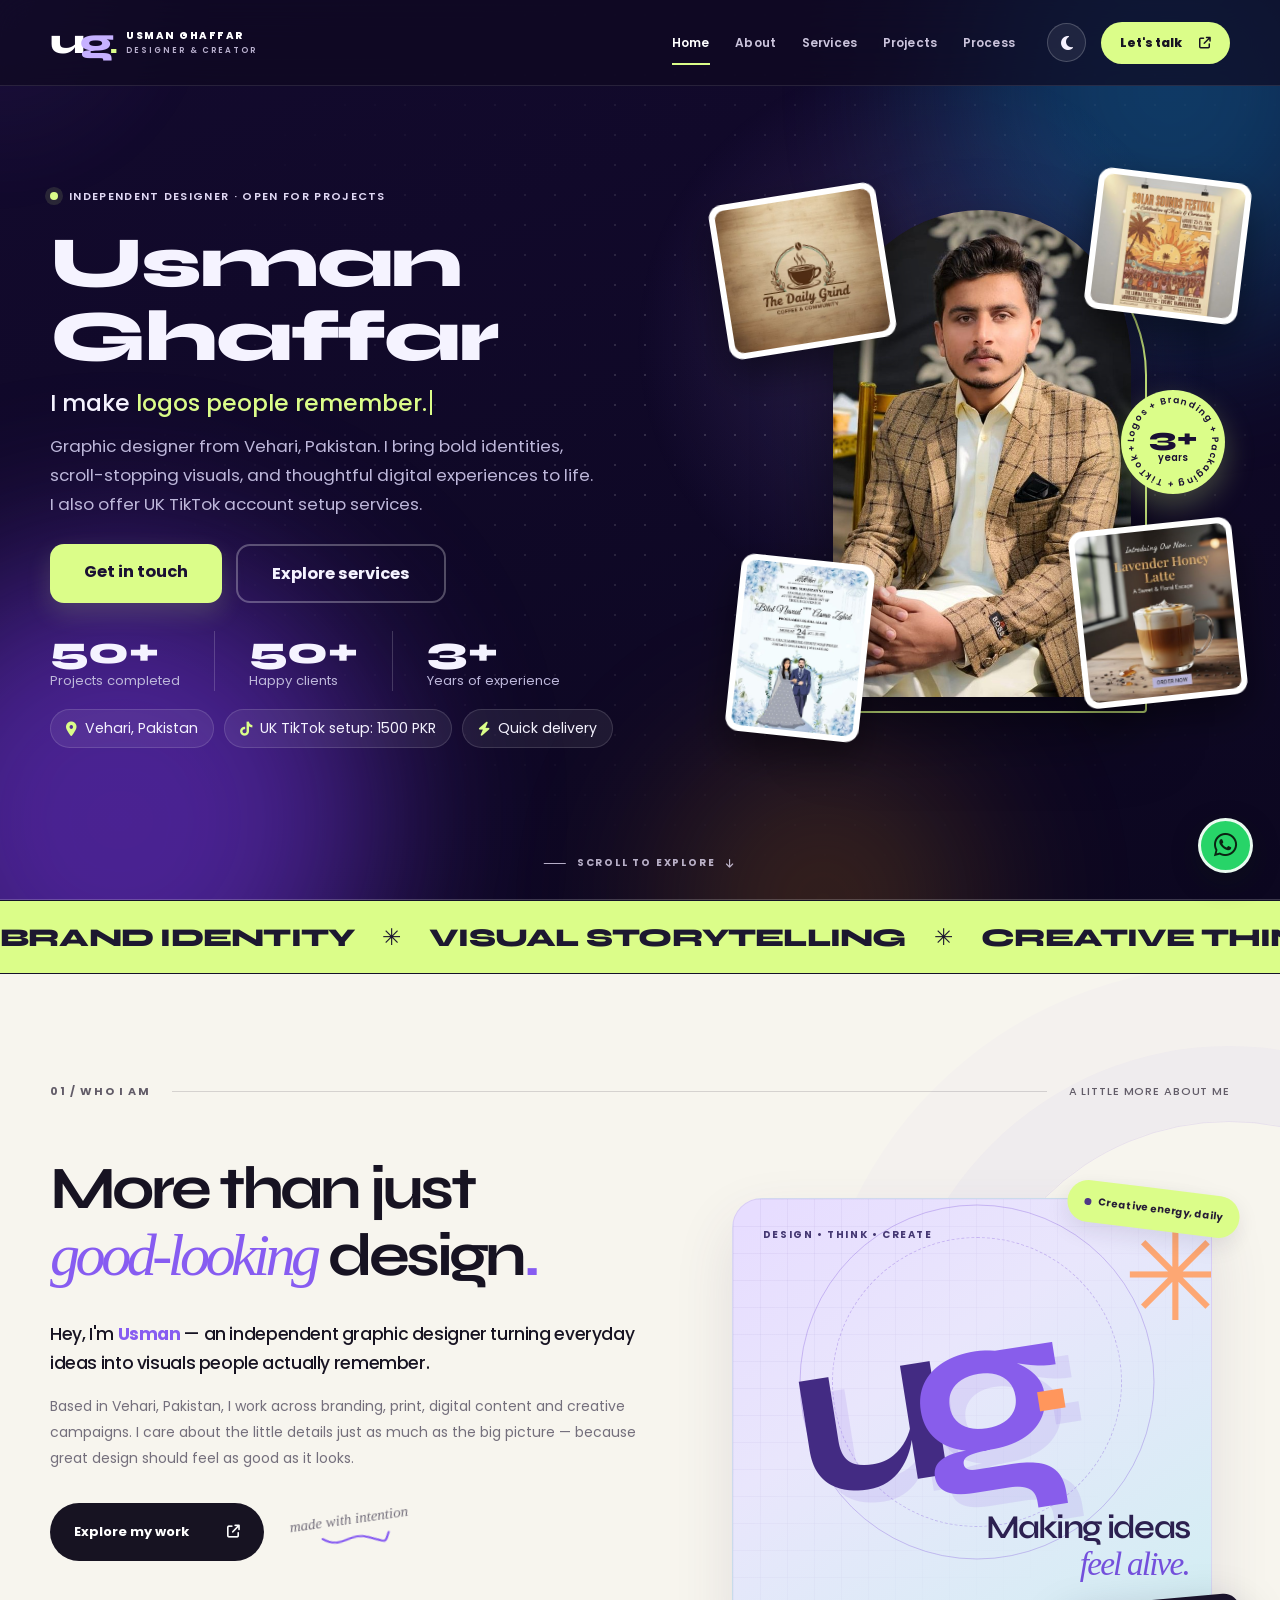
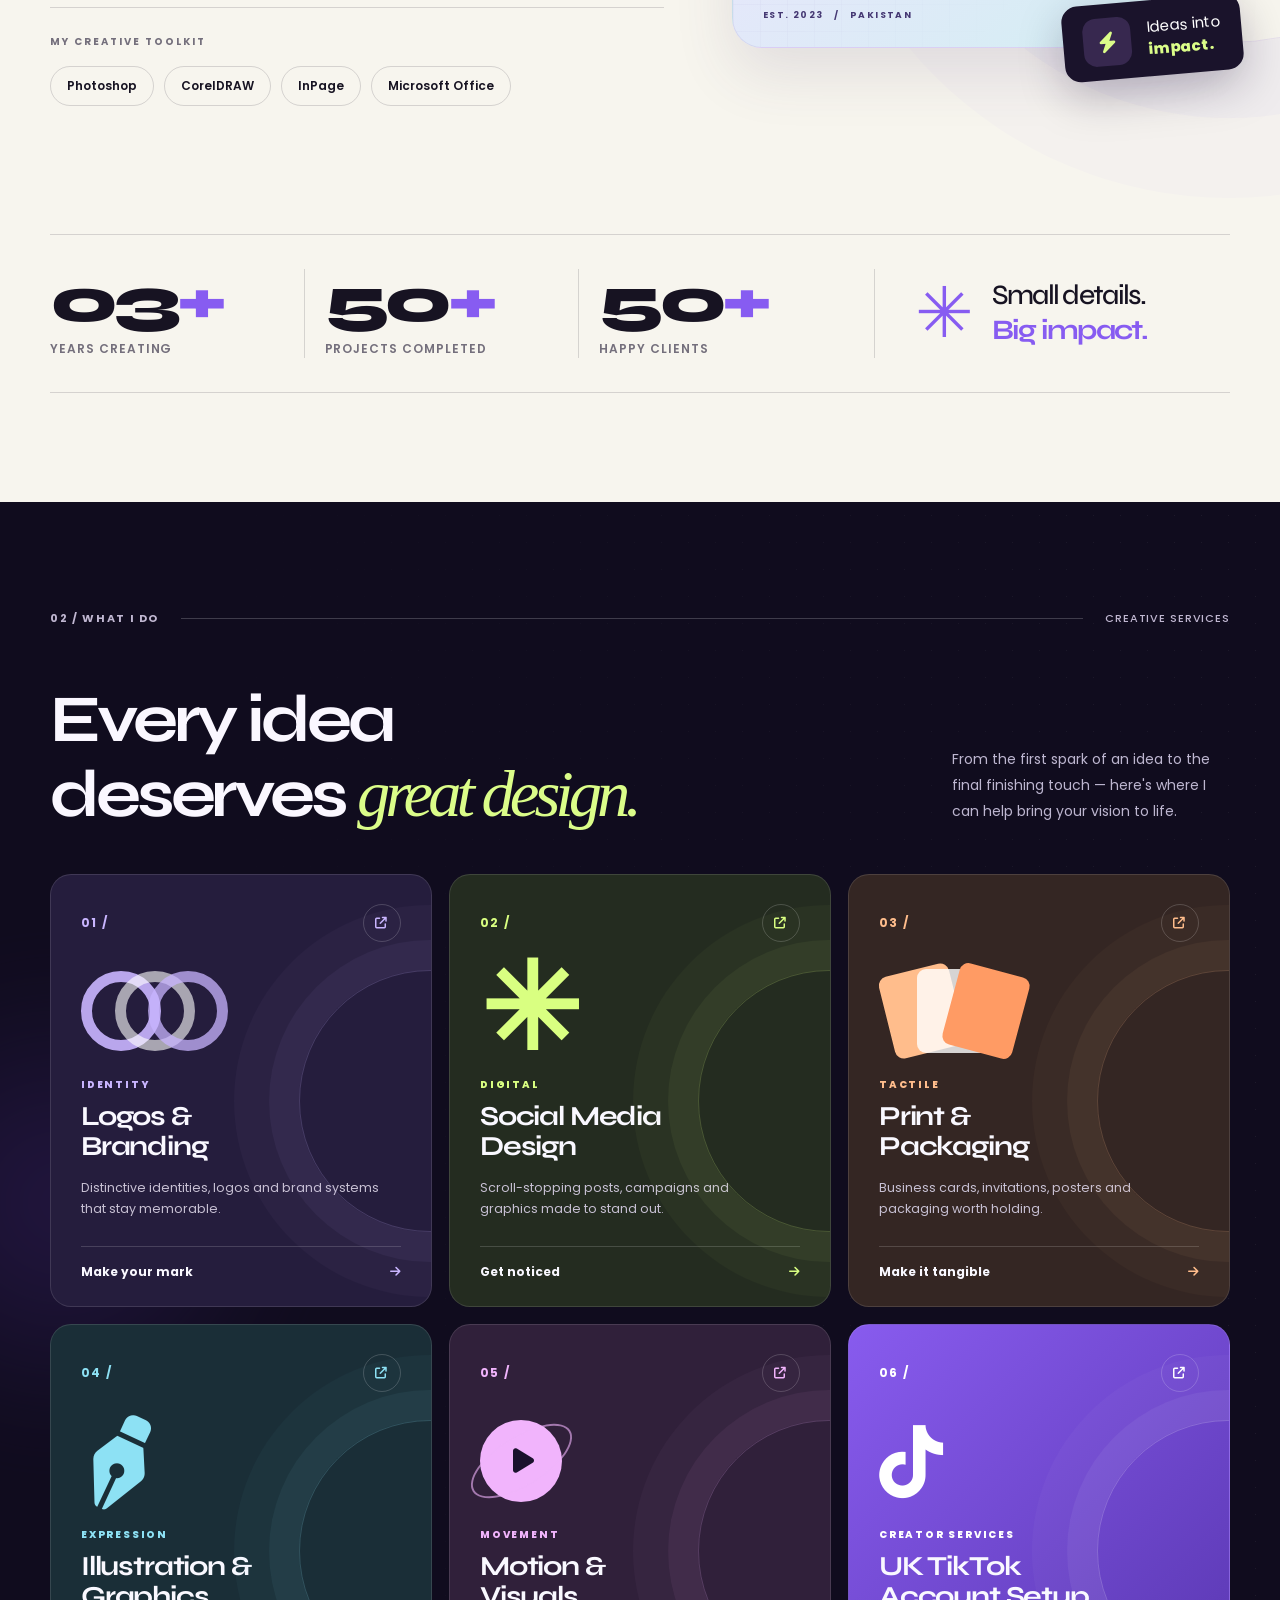
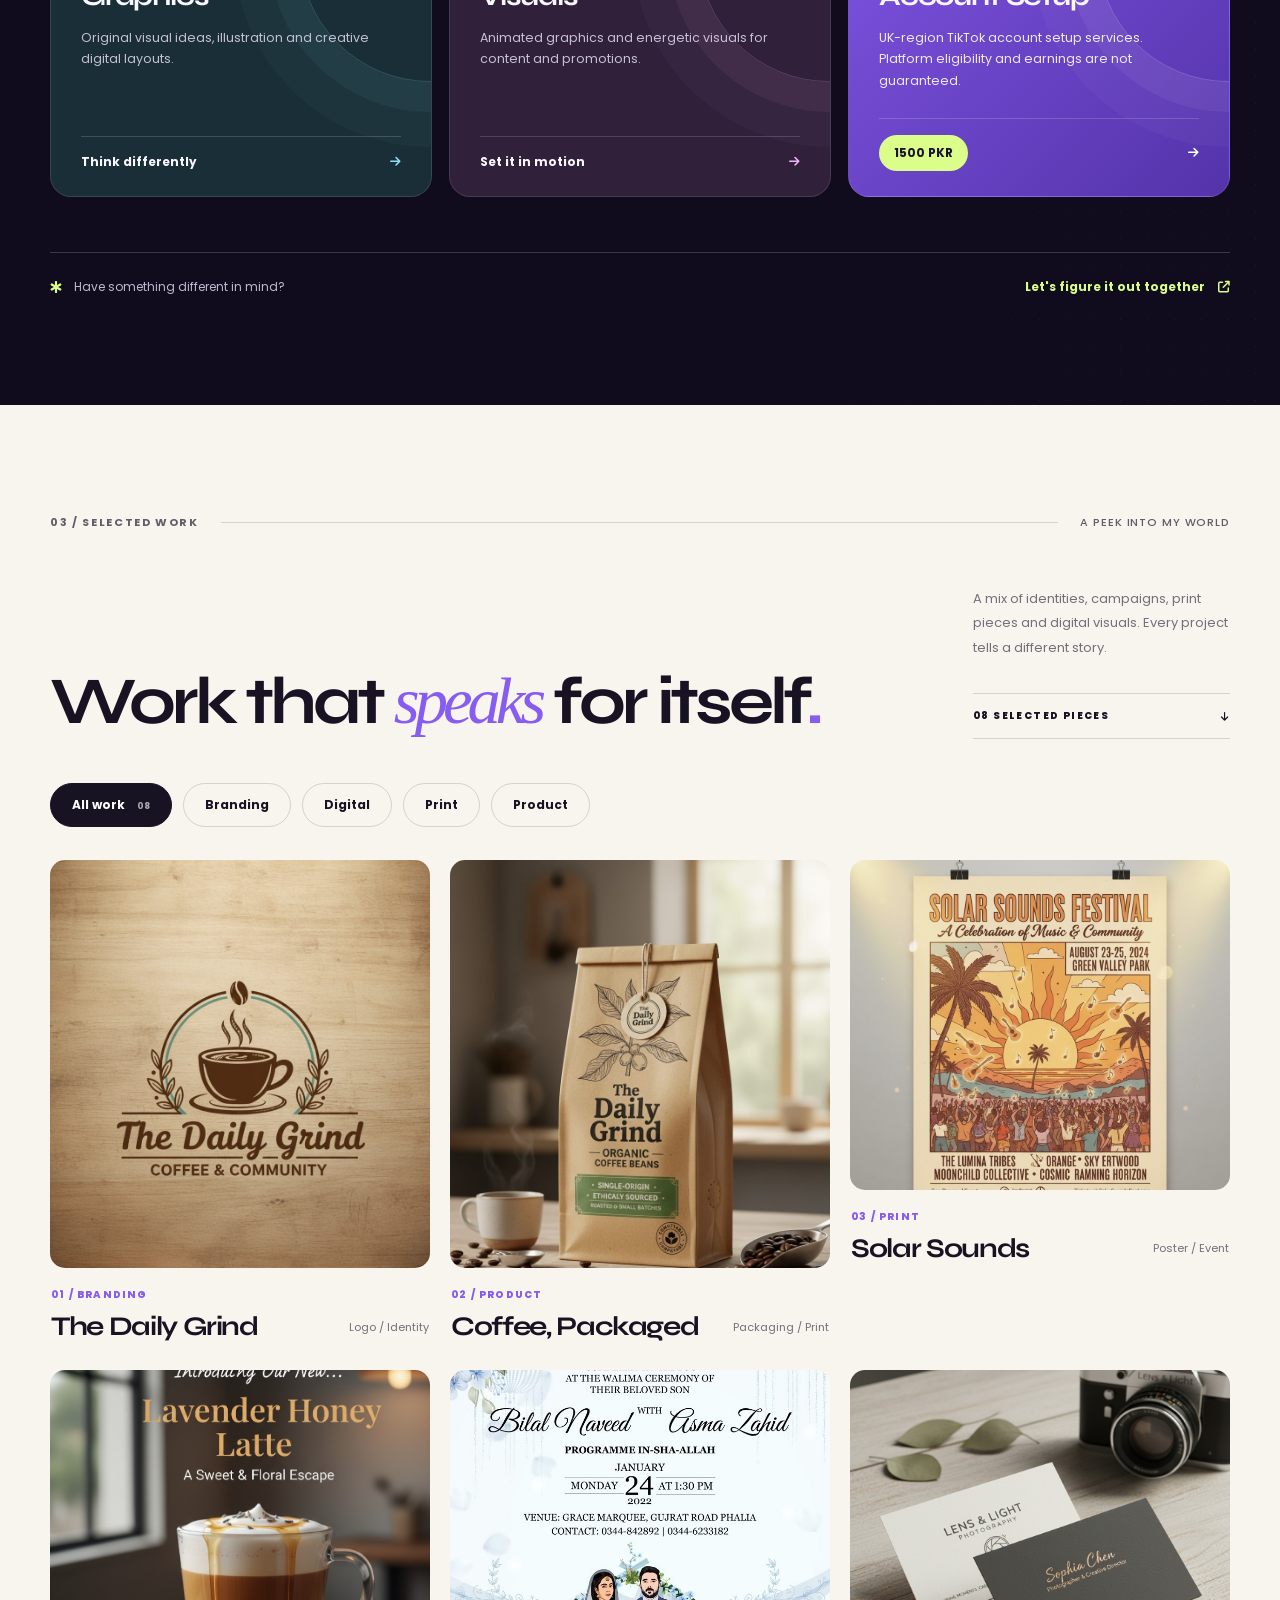
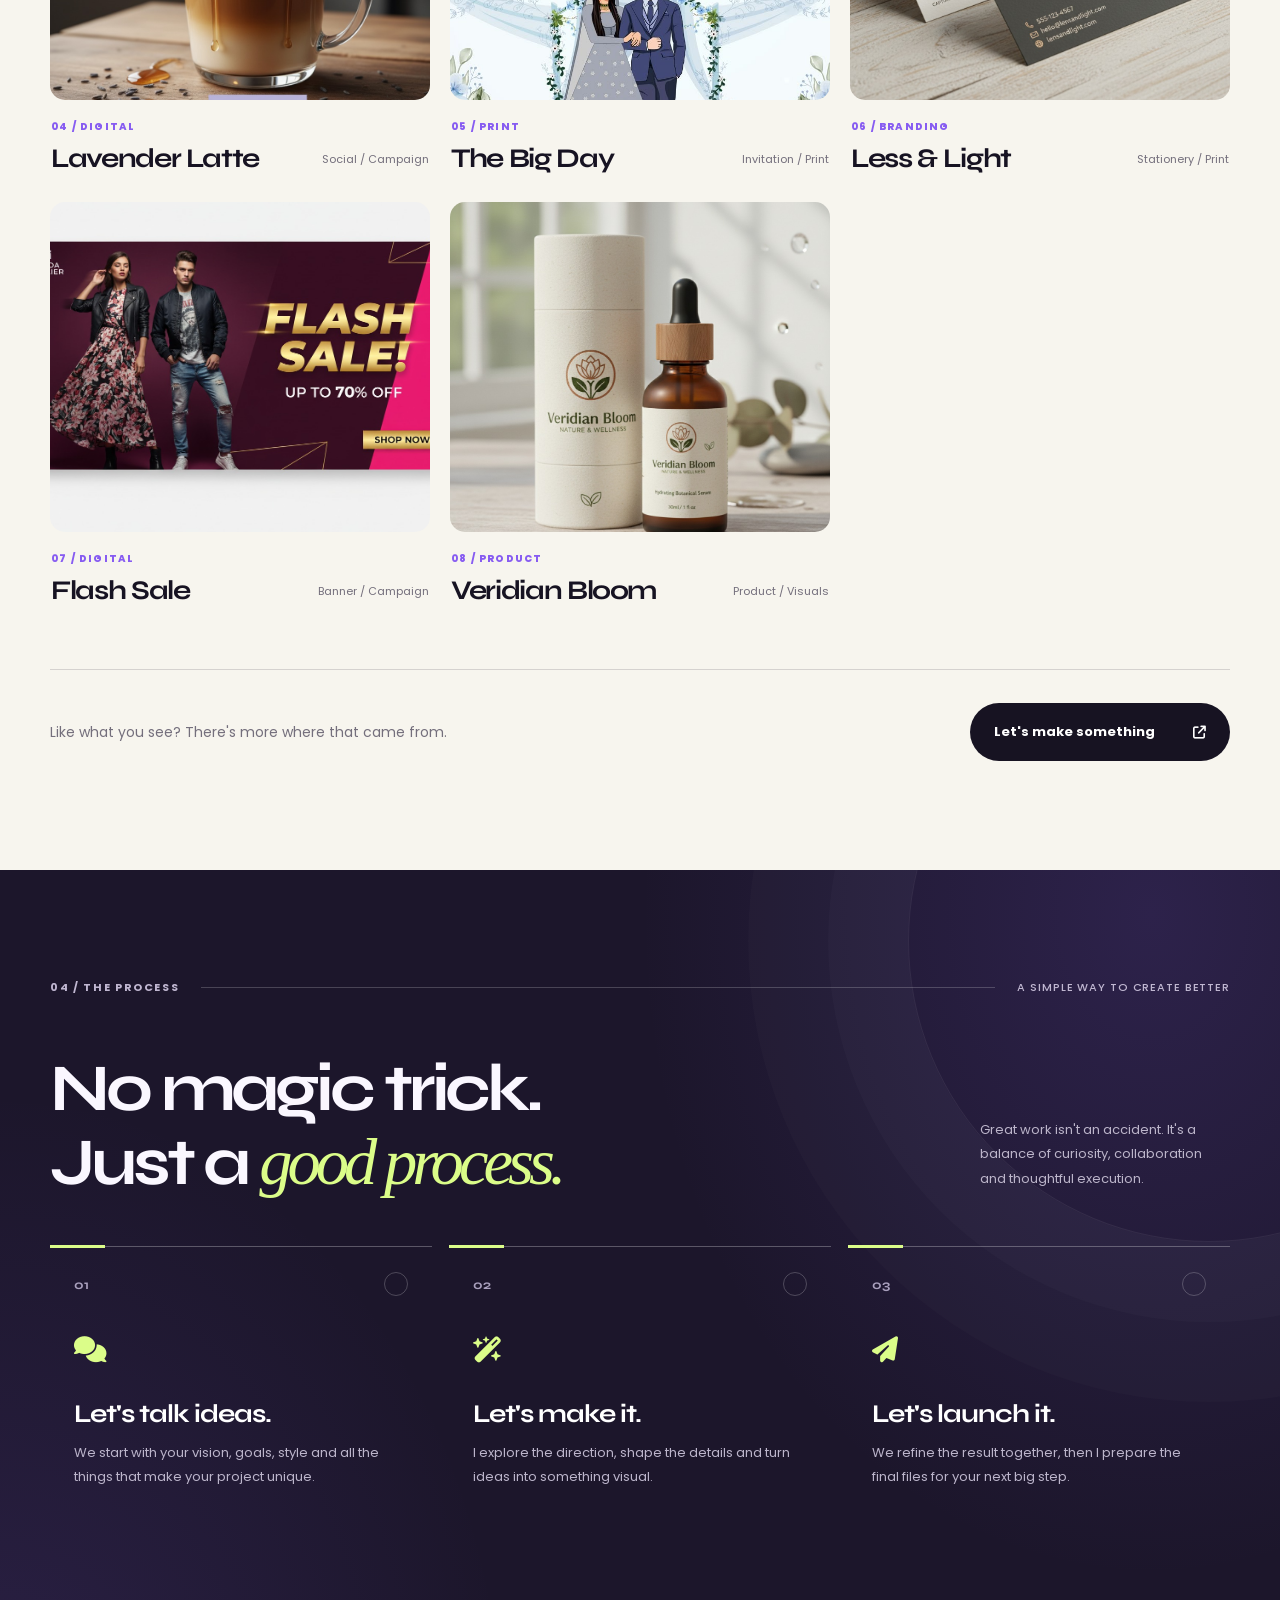
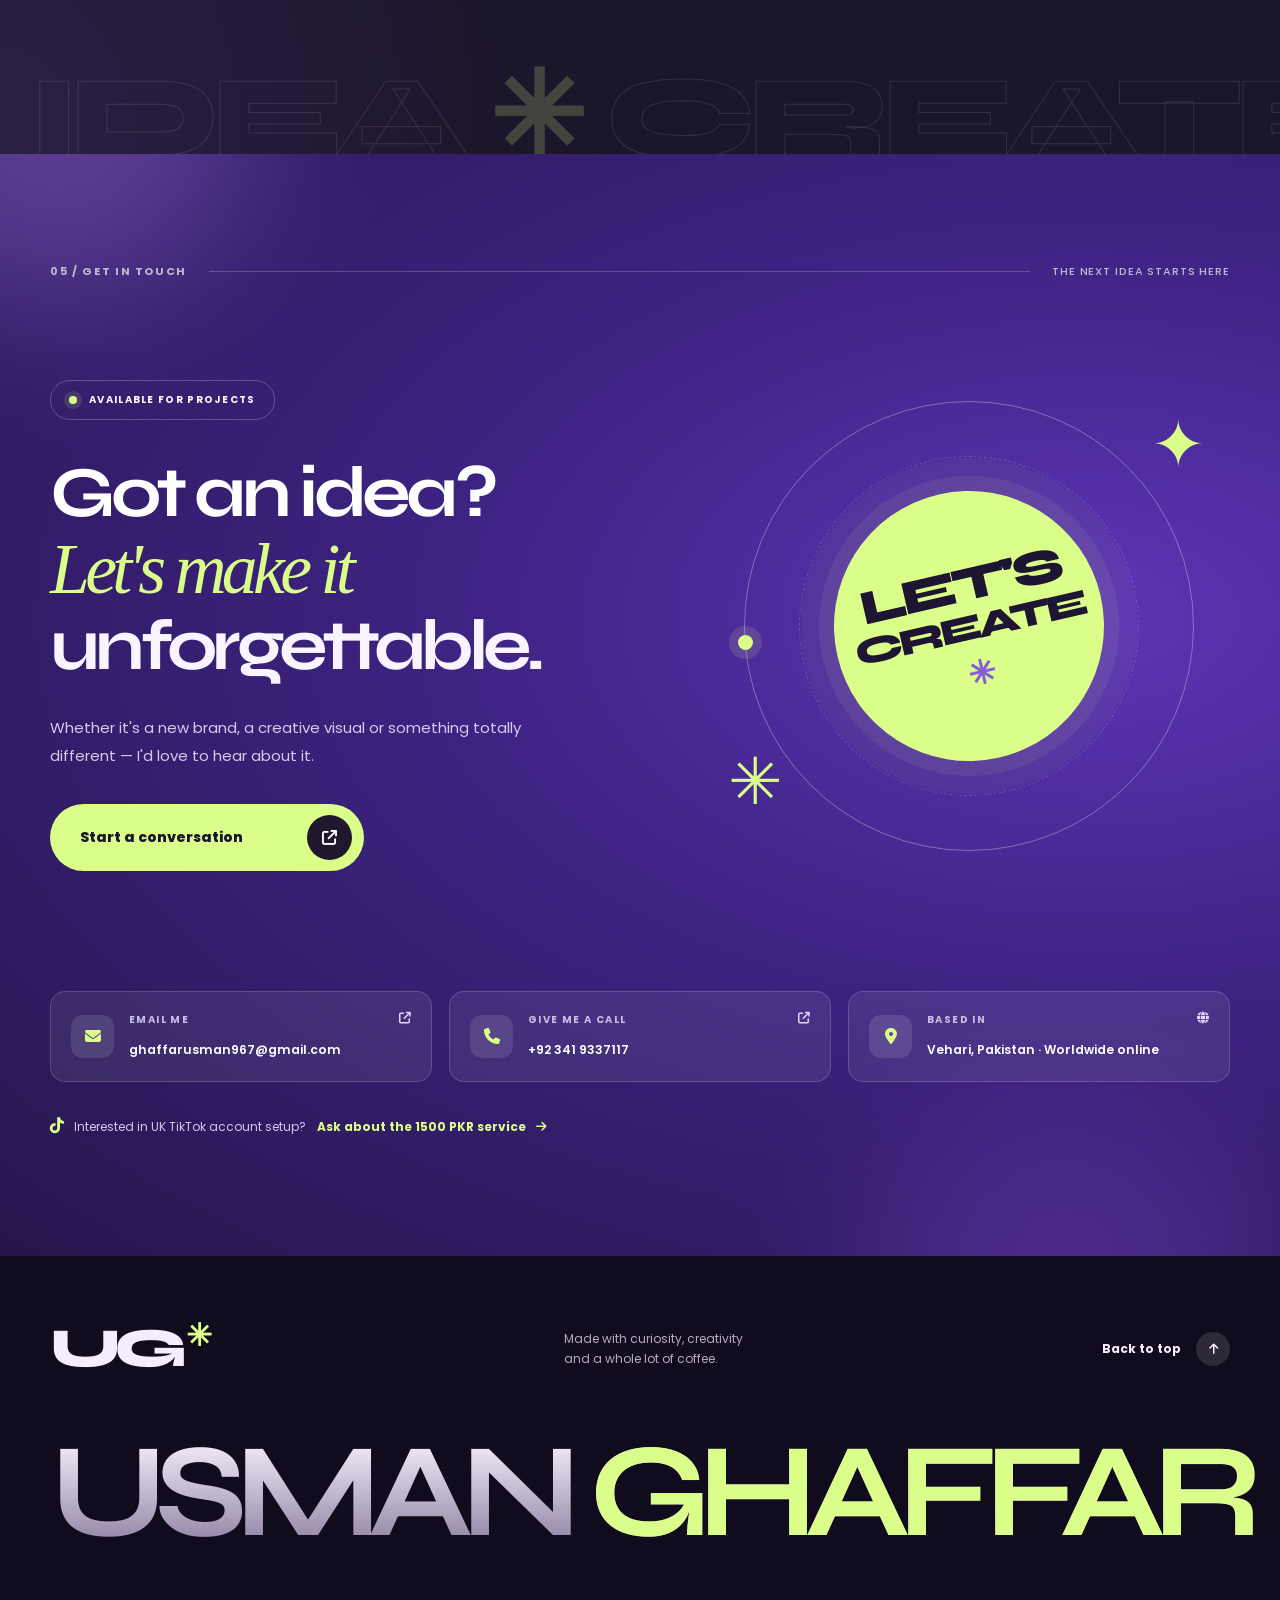
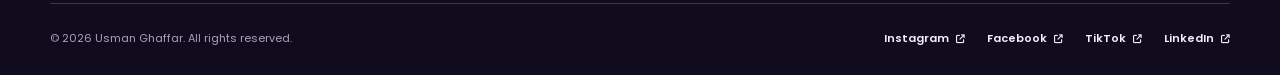
==== commit 555bad23: "Add files via upload" ====
--- a/index.html
+++ b/index.html
@@ -230,11 +230,19 @@
                             <div class="tool-list"><span>Photoshop</span><span>CorelDRAW</span><span>InPage</span><span>Microsoft Office</span></div>
                         </div>
                     </div>
-                    <div class="about-visual" data-reveal>
-                        <div class="about-image-shape"><img src="assets/mainpic.jpeg" alt="Portrait of Usman Ghaffar" loading="lazy" width="1280" height="1280"></div>
-                        <div class="about-sparkle a1" aria-hidden="true">✳</div><div class="about-sparkle a2" aria-hidden="true">✳</div>
-                        <div class="round-stamp" aria-hidden="true"><svg viewBox="0 0 130 130"><defs><path id="stampCircle" d="M 65,65 m -48,0 a48,48 0 1,1 96,0 a48,48 0 1,1 -96,0"/></defs><text><textPath href="#stampCircle">CREATING WITH PURPOSE · CREATING WITH PURPOSE · </textPath></text></svg><span>UG<span>✳</span></span></div>
-                        <div class="about-floating-card"><span class="floating-icon"><i class="fas fa-bolt"></i></span><span>Ideas into<br><strong>impact.</strong></span></div>
+                    <div class="about-visual" data-reveal data-motion="scale" role="img" aria-label="Abstract graphic design composition featuring UG lettering and colorful shapes">
+                        <div class="about-artboard" aria-hidden="true">
+                            <div class="about-art-grid"></div>
+                            <span class="about-art-kicker">DESIGN • THINK • CREATE</span>
+                            <div class="about-art-ring ring-one"></div>
+                            <div class="about-art-ring ring-two"></div>
+                            <div class="about-monogram">u<span>g</span><i>.</i></div>
+                            <div class="about-art-caption">Making ideas<br><em>feel alive.</em></div>
+                            <span class="about-art-index">EST. 2023 &nbsp; / &nbsp; PAKISTAN</span>
+                            <span class="about-art-sun">✳</span>
+                        </div>
+                        <div class="about-mini-label" aria-hidden="true"><span class="mini-label-dot"></span> Creative energy, daily</div>
+                        <div class="about-floating-card" aria-hidden="true"><span class="floating-icon"><i class="fas fa-bolt"></i></span><span>Ideas into<br><strong>impact.</strong></span></div>
                     </div>
                 </div>
                 <div class="stats-strip" data-reveal>
@@ -250,7 +258,7 @@
             <div class="services-orb" aria-hidden="true"></div>
             <div class="shell">
                 <div class="section-meta light-meta" data-reveal><span class="meta-index">02 / WHAT I DO</span><span class="meta-line"></span><span class="meta-aside">Creative services</span></div>
-                <div class="section-heading-row" data-reveal>
+                <div class="section-heading-row" data-reveal data-motion="slide-left">
                     <h2 class="display-heading light-heading">Every idea deserves <em>great design.</em></h2>
                     <p>From the first spark of an idea to the final finishing touch — here's where I can help bring your vision to life.</p>
                 </div>
@@ -305,7 +313,7 @@
         <section class="work-section section-pad" id="projects">
             <div class="shell">
                 <div class="section-meta" data-reveal><span class="meta-index">03 / SELECTED WORK</span><span class="meta-line"></span><span class="meta-aside">A peek into my world</span></div>
-                <div class="work-intro" data-reveal><h2 class="display-heading">Work that <em>speaks</em> for itself<span class="dot">.</span></h2><div class="work-side"><p>A mix of identities, campaigns, print pieces and digital visuals. Every project tells a different story.</p><span class="work-counter">08 SELECTED PIECES <i class="fas fa-arrow-down"></i></span></div></div>
+                <div class="work-intro" data-reveal data-motion="slide-left"><h2 class="display-heading">Work that <em>speaks</em> for itself<span class="dot">.</span></h2><div class="work-side"><p>A mix of identities, campaigns, print pieces and digital visuals. Every project tells a different story.</p><span class="work-counter">08 SELECTED PIECES <i class="fas fa-arrow-down"></i></span></div></div>
                 <div class="filter-bar" data-reveal role="group" aria-label="Filter projects by category">
                     <button type="button" class="filter-btn is-selected" data-filter="all" aria-pressed="true">All work <span>08</span></button>
                     <button type="button" class="filter-btn" data-filter="branding" aria-pressed="false">Branding</button>
@@ -315,35 +323,35 @@
                 </div>
                 <div class="projects-grid" id="projectsGrid">
                     <button type="button" class="project-card project-feature" data-category="branding" data-image="assets/logo.jpg" data-title="The Daily Grind" data-description="Coffee shop logo and brand identity concept." data-reveal aria-label="View The Daily Grind logo design">
-                        <span class="project-media media-purple"><img src="assets/logo.jpg" loading="lazy" width="1024" height="940" alt="The Daily Grind coffee shop logo on textured paper"><span class="project-view"><i class="fas fa-expand-arrows-alt"></i> View project</span></span>
+                        <span class="project-media media-purple"><img src="assets/logo.jpg" loading="lazy" width="1024" height="940" alt="The Daily Grind coffee shop logo on textured paper"></span>
                         <span class="project-info"><span class="project-index">01 / BRANDING</span><span class="project-name">The Daily Grind</span><span class="project-tag">Logo / Identity</span></span>
                     </button>
                     <button type="button" class="project-card project-feature" data-category="product" data-image="assets/packaging design.jpg" data-title="The Daily Grind Packaging" data-description="Warm, considered coffee packaging with a natural feel." data-reveal aria-label="View coffee packaging design">
-                        <span class="project-media media-green"><img src="assets/packaging design.jpg" loading="lazy" width="1024" height="924" alt="The Daily Grind coffee packaging design"><span class="project-view"><i class="fas fa-expand-arrows-alt"></i> View project</span></span>
+                        <span class="project-media media-green"><img src="assets/packaging design.jpg" loading="lazy" width="1024" height="924" alt="The Daily Grind coffee packaging design"></span>
                         <span class="project-info"><span class="project-index">02 / PRODUCT</span><span class="project-name">Coffee, Packaged</span><span class="project-tag">Packaging / Print</span></span>
                     </button>
                     <button type="button" class="project-card" data-category="print" data-image="assets/postdesign.jpg" data-title="Solar Sounds Festival" data-description="A warm-toned, expressive music festival poster." data-reveal aria-label="View music festival poster design">
-                        <span class="project-media media-peach"><img src="assets/postdesign.jpg" loading="lazy" width="1024" height="936" alt="Solar Sounds festival poster design"><span class="project-view"><i class="fas fa-expand-arrows-alt"></i> View project</span></span>
+                        <span class="project-media media-peach"><img src="assets/postdesign.jpg" loading="lazy" width="1024" height="936" alt="Solar Sounds festival poster design"></span>
                         <span class="project-info"><span class="project-index">03 / PRINT</span><span class="project-name">Solar Sounds</span><span class="project-tag">Poster / Event</span></span>
                     </button>
                     <button type="button" class="project-card" data-category="digital" data-image="assets/social_mediaDesign.jpg" data-title="Lavender Honey Latte" data-description="A polished social media promotion for a specialty drink." data-reveal aria-label="View Lavender Honey Latte social design">
-                        <span class="project-media media-lilac"><img src="assets/social_mediaDesign.jpg" loading="lazy" width="935" height="1024" alt="Lavender Honey Latte social media promotion"><span class="project-view"><i class="fas fa-expand-arrows-alt"></i> View project</span></span>
+                        <span class="project-media media-lilac"><img src="assets/social_mediaDesign.jpg" loading="lazy" width="935" height="1024" alt="Lavender Honey Latte social media promotion"></span>
                         <span class="project-info"><span class="project-index">04 / DIGITAL</span><span class="project-name">Lavender Latte</span><span class="project-tag">Social / Campaign</span></span>
                     </button>
                     <button type="button" class="project-card" data-category="print" data-image="assets/shadiCard.jpg" data-title="Wedding Invitation" data-description="Refined floral wedding invitation design." data-reveal aria-label="View wedding invitation design">
-                        <span class="project-media media-blue"><img src="assets/shadiCard.jpg" loading="lazy" width="736" height="1003" alt="Floral wedding invitation design"><span class="project-view"><i class="fas fa-expand-arrows-alt"></i> View project</span></span>
+                        <span class="project-media media-blue"><img src="assets/shadiCard.jpg" loading="lazy" width="736" height="1003" alt="Floral wedding invitation design"></span>
                         <span class="project-info"><span class="project-index">05 / PRINT</span><span class="project-name">The Big Day</span><span class="project-tag">Invitation / Print</span></span>
                     </button>
                     <button type="button" class="project-card" data-category="branding" data-image="assets/businesscard.jpg" data-title="Less & Light Business Card" data-description="Minimalist business card stationery design." data-reveal aria-label="View business card design">
-                        <span class="project-media media-neutral"><img src="assets/businesscard.jpg" loading="lazy" width="1024" height="935" alt="Less and Light minimalist business card"><span class="project-view"><i class="fas fa-expand-arrows-alt"></i> View project</span></span>
+                        <span class="project-media media-neutral"><img src="assets/businesscard.jpg" loading="lazy" width="1024" height="935" alt="Less and Light minimalist business card"></span>
                         <span class="project-info"><span class="project-index">06 / BRANDING</span><span class="project-name">Less &amp; Light</span><span class="project-tag">Stationery / Print</span></span>
                     </button>
                     <button type="button" class="project-card" data-category="digital" data-image="assets/bannerdesign.jpg" data-title="Flash Sale Campaign" data-description="Punchy digital banner design for a fashion flash sale." data-reveal aria-label="View Flash Sale banner design">
-                        <span class="project-media media-red"><img src="assets/bannerdesign.jpg" loading="lazy" width="1024" height="775" alt="Fashion flash sale banner design"><span class="project-view"><i class="fas fa-expand-arrows-alt"></i> View project</span></span>
+                        <span class="project-media media-red"><img src="assets/bannerdesign.jpg" loading="lazy" width="1024" height="775" alt="Fashion flash sale banner design"></span>
                         <span class="project-info"><span class="project-index">07 / DIGITAL</span><span class="project-name">Flash Sale</span><span class="project-tag">Banner / Campaign</span></span>
                     </button>
                     <button type="button" class="project-card" data-category="product" data-image="assets/productdesign.jpg" data-title="Veridian Bloom" data-description="Clean, botanical-inspired product presentation for a skincare concept." data-reveal aria-label="View Veridian Bloom product design">
-                        <span class="project-media media-mint"><img src="assets/productdesign.jpg" loading="lazy" width="1024" height="956" alt="Veridian Bloom skincare bottle and packaging design"><span class="project-view"><i class="fas fa-expand-arrows-alt"></i> View project</span></span>
+                        <span class="project-media media-mint"><img src="assets/productdesign.jpg" loading="lazy" width="1024" height="956" alt="Veridian Bloom skincare bottle and packaging design"></span>
                         <span class="project-info"><span class="project-index">08 / PRODUCT</span><span class="project-name">Veridian Bloom</span><span class="project-tag">Product / Visuals</span></span>
                     </button>
                 </div>
@@ -354,7 +362,7 @@
         <section class="process-section section-pad" id="process">
             <div class="shell">
                 <div class="section-meta light-meta" data-reveal><span class="meta-index">04 / THE PROCESS</span><span class="meta-line"></span><span class="meta-aside">A simple way to create better</span></div>
-                <div class="process-heading" data-reveal><h2 class="display-heading light-heading">No magic trick.<br>Just a <em>good process.</em></h2><p>Great work isn't an accident. It's a balance of curiosity, collaboration and thoughtful execution.</p></div>
+                <div class="process-heading" data-reveal data-motion="slide-left"><h2 class="display-heading light-heading">No magic trick.<br>Just a <em>good process.</em></h2><p>Great work isn't an accident. It's a balance of curiosity, collaboration and thoughtful execution.</p></div>
                 <div class="process-grid">
                     <div class="process-step" data-reveal><span class="process-num">01</span><div class="process-icon"><i class="fas fa-comments"></i></div><h3>Let's talk ideas.</h3><p>We start with your vision, goals, style and all the things that make your project unique.</p><span class="step-underline"></span></div>
                     <div class="process-step" data-reveal><span class="process-num">02</span><div class="process-icon"><i class="fas fa-wand-magic-sparkles"></i></div><h3>Let's make it.</h3><p>I explore the direction, shape the details and turn ideas into something visual.</p><span class="step-underline"></span></div>
@@ -368,16 +376,16 @@
             <div class="contact-blob b1" aria-hidden="true"></div><div class="contact-blob b2" aria-hidden="true"></div>
             <div class="shell">
                 <div class="section-meta light-meta" data-reveal><span class="meta-index">05 / GET IN TOUCH</span><span class="meta-line"></span><span class="meta-aside">The next idea starts here</span></div>
-                <div class="contact-main" data-reveal>
-                    <div class="contact-intro"><div class="available-pill"><span class="pulse-dot"></span> AVAILABLE FOR PROJECTS</div><h2>Got an idea?<br><em>Let's make it</em><br><span>unforgettable.</span></h2><p>Whether it's a new brand, a creative visual or something totally different — I'd love to hear about it.</p>
+                <div class="contact-main">
+                    <div class="contact-intro" data-reveal data-motion="slide-left"><div class="available-pill"><span class="pulse-dot"></span> AVAILABLE FOR PROJECTS</div><h2>Got an idea?<br><em>Let's make it</em><br><span>unforgettable.</span></h2><p>Whether it's a new brand, a creative visual or something totally different — I'd love to hear about it.</p>
                         <a class="contact-main-button magnetic" href="https://wa.me/923419337117?text=Hi%20Usman%2C%20I%27d%20like%20to%20discuss%20a%20design%20project." target="_blank" rel="noopener noreferrer">Start a conversation <span><i class="fas fa-arrow-up-right-from-square"></i></span></a>
                     </div>
-                    <div class="contact-orbit" aria-hidden="true"><div class="orbit-ring orbit-one"></div><div class="orbit-ring orbit-two"></div><div class="orbit-core">LET'S<br><span>CREATE</span><strong>✳</strong></div><div class="orbit-star star-one">✦</div><div class="orbit-star star-two">✳</div></div>
+                    <div class="contact-orbit" data-reveal data-motion="scale" aria-hidden="true"><div class="orbit-ring orbit-one"></div><div class="orbit-ring orbit-two"></div><div class="orbit-core">LET'S<br><span>CREATE</span><strong>✳</strong></div><div class="orbit-star star-one">✦</div><div class="orbit-star star-two">✳</div></div>
                 </div>
                 <div class="contact-options" data-reveal>
-                    <a href="mailto:ghaffarusman967@gmail.com" class="contact-option"><span class="contact-option-icon"><i class="fas fa-envelope"></i></span><span><small>EMAIL ME</small><strong>ghaffarusman967@gmail.com</strong></span><i class="fas fa-arrow-up-right-from-square option-arrow"></i></a>
-                    <a href="tel:+923419337117" class="contact-option"><span class="contact-option-icon"><i class="fas fa-phone"></i></span><span><small>GIVE ME A CALL</small><strong>+92 341 9337117</strong></span><i class="fas fa-arrow-up-right-from-square option-arrow"></i></a>
-                    <div class="contact-option contact-location"><span class="contact-option-icon"><i class="fas fa-location-dot"></i></span><span><small>BASED IN</small><strong>Vehari, Pakistan · Worldwide online</strong></span><i class="fas fa-globe option-arrow"></i></div>
+                    <a href="mailto:ghaffarusman967@gmail.com" class="contact-option" data-reveal><span class="contact-option-icon"><i class="fas fa-envelope"></i></span><span><small>EMAIL ME</small><strong>ghaffarusman967@gmail.com</strong></span><i class="fas fa-arrow-up-right-from-square option-arrow"></i></a>
+                    <a href="tel:+923419337117" class="contact-option" data-reveal><span class="contact-option-icon"><i class="fas fa-phone"></i></span><span><small>GIVE ME A CALL</small><strong>+92 341 9337117</strong></span><i class="fas fa-arrow-up-right-from-square option-arrow"></i></a>
+                    <div class="contact-option contact-location" data-reveal><span class="contact-option-icon"><i class="fas fa-location-dot"></i></span><span><small>BASED IN</small><strong>Vehari, Pakistan · Worldwide online</strong></span><i class="fas fa-globe option-arrow"></i></div>
                 </div>
                 <p class="creator-note" data-reveal><i class="fab fa-tiktok"></i> Interested in UK TikTok account setup? <a href="https://wa.me/923419337117?text=Hi%20Usman%2C%20I%27m%20interested%20in%20UK%20TikTok%20account%20setup." target="_blank" rel="noopener noreferrer">Ask about the 1500 PKR service <i class="fas fa-arrow-right"></i></a></p>
             </div>
@@ -386,9 +394,9 @@
 
     <footer class="footer">
         <div class="shell">
-            <div class="footer-top"><a href="#home" class="footer-logo">UG<span>✳</span></a><p>Made with curiosity, creativity<br>and a whole lot of coffee.</p><a href="#home" class="back-top">Back to top <i class="fas fa-arrow-up"></i></a></div>
-            <div class="footer-big" aria-hidden="true">USMAN <span>GHAFFAR</span></div>
-            <div class="footer-bottom"><p>© <span id="year">2026</span> Usman Ghaffar. All rights reserved.</p><div class="footer-socials"><a href="https://www.instagram.com/usmanghaffar33" target="_blank" rel="noopener noreferrer">Instagram <i class="fas fa-arrow-up-right-from-square"></i></a><a href="https://www.facebook.com/share/16mjkzLDcg/" target="_blank" rel="noopener noreferrer">Facebook <i class="fas fa-arrow-up-right-from-square"></i></a><a href="https://www.tiktok.com/@mr.graphics6" target="_blank" rel="noopener noreferrer">TikTok <i class="fas fa-arrow-up-right-from-square"></i></a><a href="https://www.linkedin.com/in/usman-ghaffar-6372b6363" target="_blank" rel="noopener noreferrer">LinkedIn <i class="fas fa-arrow-up-right-from-square"></i></a></div></div>
+            <div class="footer-top" data-reveal><a href="#home" class="footer-logo">UG<span>✳</span></a><p>Made with curiosity, creativity<br>and a whole lot of coffee.</p><a href="#home" class="back-top">Back to top <i class="fas fa-arrow-up"></i></a></div>
+            <div class="footer-big" data-reveal data-motion="slide-left" aria-hidden="true">USMAN <span>GHAFFAR</span></div>
+            <div class="footer-bottom" data-reveal><p>© <span id="year">2026</span> Usman Ghaffar. All rights reserved.</p><div class="footer-socials"><a href="https://www.instagram.com/usmanghaffar33" target="_blank" rel="noopener noreferrer">Instagram <i class="fas fa-arrow-up-right-from-square"></i></a><a href="https://www.facebook.com/share/16mjkzLDcg/" target="_blank" rel="noopener noreferrer">Facebook <i class="fas fa-arrow-up-right-from-square"></i></a><a href="https://www.tiktok.com/@mr.graphics6" target="_blank" rel="noopener noreferrer">TikTok <i class="fas fa-arrow-up-right-from-square"></i></a><a href="https://www.linkedin.com/in/usman-ghaffar-6372b6363" target="_blank" rel="noopener noreferrer">LinkedIn <i class="fas fa-arrow-up-right-from-square"></i></a></div></div>
         </div>
     </footer>
 
--- a/styles.css
+++ b/styles.css
@@ -365,3 +365,223 @@
 @media(hover:none){.cursor-glow{display:none}.service-card:hover{transform:none}.project-view{display:none}.project-card:hover .project-media img{transform:none}.contact-main-button:hover{box-shadow:none}}
 @media(prefers-reduced-motion:reduce){html{scroll-behavior:auto}*,*::before,*::after{animation-duration:.01ms!important;animation-iteration-count:1!important;scroll-behavior:auto!important;transition-duration:.01ms!important}.js-motion [data-reveal]{opacity:1!important;transform:none!important;translate:none!important}.hx-portrait,.hx-work-in,.hx-badge,.hx-in{opacity:1!important;transform:none!important}.hx-ch{transform:none!important}.hx-portrait-wrap:before{opacity:1!important}.service-card:hover{transform:none}}
 body.modal-open{overflow:hidden}
+
+/* =============================================================
+   REFINEMENT v2 — quieter type, graphic-only About, polished motion,
+   and genuine two-column layouts on small phones.
+   These overrides intentionally follow the original design rules.
+   ============================================================= */
+
+/* Better type hierarchy without sacrificing personality. */
+.section-pad{padding-block:clamp(76px,8.5vw,116px)}
+.section-meta{margin-bottom:clamp(30px,4.5vw,56px)}
+.display-heading{font-size:clamp(2.65rem,5.2vw,5.8rem);line-height:1.105;letter-spacing:-.062em;font-weight:700}
+.about-copy .display-heading{font-size:clamp(2.8rem,4.7vw,5.3rem);margin-bottom:30px}
+.about-lede{font-size:clamp(1.05rem,1.35vw,1.28rem);line-height:1.72}
+.muted-copy{font-size:14px;line-height:1.85}
+.section-heading-row{margin-bottom:42px}
+.section-heading-row h2{max-width:800px}
+.service-card h3{font-weight:700;font-size:clamp(23px,2.15vw,30px);letter-spacing:-.043em}
+.project-name{font-weight:700}
+.process-heading{margin-bottom:46px}
+.process-step h3{font-size:clamp(20px,2vw,27px);font-weight:700}
+.contact-intro h2{font-size:clamp(3rem,5.6vw,6.3rem);font-weight:700;letter-spacing:-.065em;line-height:1.06;overflow-wrap:normal}
+.contact-intro h2 em{letter-spacing:-.065em}
+.footer-big{font-size:clamp(4rem,10.4vw,10rem);font-weight:700;letter-spacing:-.092em;margin:57px 0 50px}
+
+/* The About section is a typography / shapes art piece, not a photo. */
+.about-grid{grid-template-columns:minmax(0,1.1fr) minmax(0,.9fr);gap:clamp(35px,5vw,82px)}
+.about-visual{min-height:485px;position:relative;isolation:isolate;display:grid;place-items:center;padding:12px 18px 28px 4px}
+.about-artboard{width:100%;height:450px;position:relative;isolation:isolate;overflow:hidden;border-radius:30px;background:linear-gradient(145deg,#e7ddff 4%,#e9e6fc 38%,#d1eff2 100%);box-shadow:0 25px 60px rgba(73,56,109,.12);border:1px solid rgba(93,61,160,.1);transition:transform .65s var(--ease),box-shadow .65s}
+.about-visual:hover .about-artboard{transform:rotate(-1deg) translateY(-5px);box-shadow:0 30px 70px rgba(73,56,109,.17)}
+.about-art-grid{position:absolute;inset:0;opacity:.42;background-image:linear-gradient(rgba(72,42,140,.13) 1px,transparent 1px),linear-gradient(90deg,rgba(72,42,140,.13) 1px,transparent 1px);background-size:27px 27px;mask-image:linear-gradient(130deg,#000,transparent 78%)}
+.about-art-kicker,.about-art-index{position:absolute;left:30px;font-size:10px;font-weight:700;letter-spacing:.16em;color:#453873;z-index:3}
+.about-art-kicker{top:28px}.about-art-index{bottom:25px;font-size:9px}
+.about-art-ring{position:absolute;width:355px;aspect-ratio:1;border-radius:50%;border:1px solid rgba(117,69,214,.3);left:51%;top:41%;translate:-50% -50%;animation:about-art-breathe 7s ease-in-out infinite;pointer-events:none}
+.about-art-ring.ring-two{width:290px;border-style:dashed;animation-duration:13s;animation-direction:reverse}
+.about-monogram{position:absolute;z-index:2;top:22%;left:12%;font:700 clamp(8rem,18vw,15rem)/.92 'Syne',sans-serif;letter-spacing:-.17em;color:#432b83;transform:rotate(-9deg);text-shadow:14px 15px 0 rgba(154,116,233,.17);animation:about-letter-float 6s ease-in-out infinite}
+.about-monogram span{color:#885deb}.about-monogram i{font-style:normal;color:#ff965c;font-size:.74em;vertical-align:top;letter-spacing:-.1em}
+.about-art-sun{position:absolute;right:-17px;top:15px;color:#fda773;font-size:125px;line-height:1;animation:rotate-slow 26s linear infinite}
+.about-art-caption{position:absolute;z-index:3;right:22px;bottom:64px;font:600 clamp(1.5rem,2.6vw,2.3rem)/1.11 'Syne',sans-serif;color:#2c2050;letter-spacing:-.055em;text-align:right}
+.about-art-caption em{font-family:Georgia,serif;color:#7450dc;font-weight:400}
+.about-mini-label{position:absolute;z-index:4;top:2px;right:-10px;background:var(--lime);color:#261c36;transform:rotate(7deg);padding:13px 17px;border-radius:99px;box-shadow:0 8px 22px rgba(36,30,54,.1);font-size:10px;font-weight:700;display:inline-flex;align-items:center;gap:7px}
+.mini-label-dot{width:7px;height:7px;background:#4f3786;border-radius:50%}
+.about-floating-card{right:-12px;bottom:0;transform:rotate(-5deg);padding:14px 20px}
+@keyframes about-art-breathe{50%{transform:rotate(19deg) scale(1.06)}}
+@keyframes about-letter-float{50%{transform:rotate(-7deg) translateY(-9px)}}
+.dark-mode .about-artboard{background:linear-gradient(145deg,#3e2b67,#4f4181 55%,#254b64)}
+.dark-mode .about-monogram{color:#f2eaff}.dark-mode .about-monogram span{color:#bda3ff}.dark-mode .about-art-caption{color:white}.dark-mode .about-art-caption em{color:var(--lime)}
+.dark-mode .about-art-kicker,.dark-mode .about-art-index{color:#e2d8ff}
+
+/* Lightweight kinetic entry animations. All content stays visible when
+   JS is off and for visitors who request reduced motion. */
+[data-reveal]{transition-property:opacity,translate,scale,filter;transition-duration:.84s;transition-timing-function:cubic-bezier(.2,.73,.18,1);transition-delay:var(--delay,0ms)}
+.js-motion [data-reveal]:not(.is-visible){opacity:0;translate:0 30px;filter:blur(5px)}
+.js-motion [data-reveal][data-motion="slide-left"]:not(.is-visible){translate:-34px 16px}
+.js-motion [data-reveal][data-motion="scale"]:not(.is-visible){translate:0 24px;scale:.96}
+.js-motion [data-reveal].is-visible{opacity:1;translate:0 0;scale:1;filter:blur(0)}
+.js-motion .process-step.is-visible::after{width:55px;transition-delay:var(--delay,0ms)}
+.js-motion .process-step.is-visible:hover::after{width:100%}
+.contact-option,.footer-socials a{transition:background .3s,transform .3s,color .3s}
+.footer-socials a:hover{transform:translateY(-3px)}
+
+/* Project image enlargement remains on hover, without a caption overlay. */
+.project-view{display:none!important}
+.project-media::after{background:linear-gradient(to top,rgba(15,8,30,.12),transparent 58%)}
+
+/* Responsive refinements */
+@media(max-width:1200px){
+  .about-visual{min-height:440px}.about-artboard{height:410px}
+  .about-monogram{font-size:clamp(8rem,17vw,12rem)}
+  .contact-main{grid-template-columns:minmax(0,1.15fr) minmax(0,.85fr)}
+  .contact-orbit{min-width:0}
+  .footer-big{font-size:10.2vw}
+}
+@media(max-width:1010px){
+  .about-grid{grid-template-columns:1.1fr .9fr;gap:30px}
+  .about-artboard{height:370px}.about-visual{min-height:390px;padding-right:10px}
+  .about-monogram{font-size:clamp(7rem,16vw,11rem);left:9%;top:28%}
+  .about-art-caption{font-size:clamp(1.4rem,2.5vw,1.9rem)}
+  .contact-intro h2{font-size:clamp(2.9rem,6.2vw,5.25rem)}
+  .contact-options{grid-template-columns:repeat(2,minmax(0,1fr))}
+  .contact-location{grid-column:1/-1}
+}
+@media(max-width:760px){
+  .section-pad{padding-block:72px}
+  .section-meta{margin-bottom:32px}
+  .display-heading,.section-heading-row h2,.process-heading h2{font-size:clamp(2.35rem,7.3vw,3.7rem);line-height:1.13}
+  .about-grid{grid-template-columns:1fr;gap:35px}
+  .about-copy .display-heading{font-size:clamp(2.45rem,7.8vw,3.8rem);margin-bottom:22px}
+  .about-lede{font-size:16px}.muted-copy{font-size:13px;line-height:1.8}
+  .about-visual{width:min(100%,490px);min-height:320px;padding:0 8px 18px 0;margin:auto}
+  .about-artboard{height:310px;border-radius:22px}
+  .about-monogram{font-size:clamp(9rem,28vw,12rem);top:18%}
+  .about-art-ring{width:270px}.about-art-ring.ring-two{width:210px}
+  .about-art-caption{font-size:clamp(1.3rem,4.5vw,1.8rem);bottom:45px}
+  .about-art-sun{font-size:90px}.about-mini-label{right:0;top:-13px}
+  .about-art-kicker{top:23px}.about-art-index{bottom:21px}
+  .stats-strip{margin-top:38px}
+  .service-card h3{font-size:24px}
+  .services-grid{grid-template-columns:repeat(2,minmax(0,1fr))}
+  .process-heading{margin-bottom:32px}
+  .process-step{min-height:0;grid-template-columns:65px minmax(0,1fr);gap:7px 15px;padding:26px 8px 26px 0}
+  .process-step h3{font-size:22px;margin:0}
+  .process-step p{font-size:13px;line-height:1.75}
+  .process-icon{margin:5px 0 0}
+  .process-decoration{margin:55px 0 -80px;font-size:clamp(2.6rem,8vw,5rem)}
+  .contact-main{grid-template-columns:1fr;gap:0}
+  .contact-intro{min-width:0}
+  .contact-intro h2{font-size:clamp(2.55rem,8vw,4.4rem);line-height:1.1;letter-spacing:-.065em}
+  .contact-intro>p{font-size:14px}
+  .contact-orbit{height:250px;margin-top:30px}
+  .orbit-ring{width:226px;height:226px}.orbit-ring.orbit-two{width:184px;height:184px}
+  .orbit-core{width:142px;height:142px;font-size:27px}.orbit-core>span{font-size:21px}.orbit-core strong{font-size:22px;margin-top:4px}
+  .star-one{top:10px;right:15%}.star-two{bottom:20px;left:12%}.orbit-star{font-size:30px}
+  .contact-options{margin-top:35px}
+  .contact-option strong{font-size:12px}
+  .footer-big{font-size:11vw;letter-spacing:-.065em}
+}
+@media(max-width:560px){
+  .shell,.container{width:calc(100% - 32px)}
+  .section-pad{padding-block:64px}
+  .section-meta{font-size:9px;gap:8px}
+  .display-heading,.section-heading-row h2,.process-heading h2{font-size:clamp(2.2rem,8vw,2.85rem);letter-spacing:-.055em}
+  .about-copy .display-heading{font-size:clamp(2.2rem,8.2vw,3rem)}
+  .about-lede{font-size:15px}
+  .about-actions{gap:16px}.about-actions .button{font-size:12px;padding:15px 18px;gap:16px}
+  .scribble-note{font-size:12px}
+  .about-visual{max-width:390px;min-height:268px}
+  .about-artboard{height:265px}.about-monogram{font-size:clamp(8.5rem,34vw,10.5rem);top:21%;left:8%}
+  .about-art-ring{width:235px}.about-art-ring.ring-two{width:180px}
+  .about-art-sun{font-size:66px;top:7px;right:-6px}
+  .about-art-kicker{left:19px;top:18px;font-size:8px}.about-art-index{left:19px;bottom:15px;font-size:8px}
+  .about-art-caption{right:16px;bottom:38px;font-size:clamp(1.05rem,4.5vw,1.5rem)}
+  .about-mini-label{font-size:8px;padding:9px 11px;right:-2px;top:-10px}
+  .about-floating-card{right:0;bottom:-4px;font-size:10px;padding:8px 11px;border-radius:11px;gap:8px}
+  .floating-icon{width:31px;height:31px;font-size:14px}
+  .stats-strip{margin-top:30px;gap:4px;padding:24px 0}
+  .stats-strip strong{font-size:clamp(1.75rem,8vw,2.7rem)}
+  .stats-strip>div>span:not(.stats-asterisk){font-size:9px;line-height:1.45}
+  .services-grid,.projects-grid{grid-template-columns:repeat(2,minmax(0,1fr));gap:12px}
+  .service-card,.services-grid .service-card{min-height:332px;padding:14px 12px 14px;border-radius:15px;overflow:hidden}
+  .service-top{font-size:10px}.service-arrow{width:27px;height:27px;font-size:10px}
+  .service-symbol{height:64px;margin:13px 0 12px}
+  .icon-rings span{width:46px;height:46px;border-width:7px}.icon-rings span:nth-child(2){left:21px}.icon-rings span:nth-child(3){left:41px}
+  .icon-asterisk{font-size:68px;transform-origin:41px 30px}
+  .icon-sheets span{width:40px;height:48px;left:4px;border-radius:5px}.icon-sheets span:nth-child(2){left:23px}.icon-sheets span:nth-child(3){left:43px}
+  .icon-pencil i{font-size:52px}
+  .icon-play>span:first-child{width:53px;height:53px;font-size:19px}.play-orbit{width:77px;height:31px;left:-10px}
+  .icon-tiktok{gap:9px}.icon-tiktok i{font-size:45px}.icon-tiktok span{font-size:15px;padding:6px 7px}
+  .service-type{font-size:8px;letter-spacing:.095em;margin-bottom:7px;line-height:1.35}
+  .service-card h3{font-size:clamp(15px,4.2vw,21px);line-height:1.22;letter-spacing:-.035em;margin-bottom:9px;overflow-wrap:break-word}
+  .service-card p{font-size:10.5px;line-height:1.56;margin-bottom:14px;overflow-wrap:break-word}
+  .service-bottom{font-size:9px;gap:4px;padding-top:9px;line-height:1.45}
+  .service-bottom b{font-size:9px;padding:6px 7px;white-space:nowrap}
+  .service-card:after{width:140px;height:140px;right:-85px;top:60px}
+  .services-foot{margin-top:30px;gap:12px;font-size:11px}
+  .services-foot>a{line-height:1.5}
+  .work-intro{gap:17px}.work-side p{font-size:12px;line-height:1.7}
+  .filter-bar{gap:7px;margin:24px 0 23px}.filter-btn{font-size:10px;padding:8px 11px}.filter-btn span{font-size:8px;margin-left:3px}
+  .project-media,.project-feature .project-media{aspect-ratio:1/1.02;border-radius:11px}
+  .project-card{min-width:0}.project-info{min-width:0}
+  .project-name{font-size:clamp(14px,3.9vw,19px);line-height:1.27;letter-spacing:-.04em;overflow-wrap:break-word}
+  .project-index{font-size:9px;letter-spacing:.07em}.project-tag{font-size:10px;line-height:1.4;overflow-wrap:anywhere}
+  .work-tail{gap:12px}.work-tail p{font-size:13px}
+  .process-step{grid-template-columns:50px minmax(0,1fr);column-gap:12px;padding:20px 0}
+  .process-num{font-size:12px}.process-icon{font-size:22px}
+  .process-step h3{font-size:19px}.process-step p{font-size:12px;line-height:1.7}
+  .process-decoration{margin:38px 0 -65px;font-size:9vw}
+  .contact-section{padding-top:65px;padding-bottom:62px}
+  .contact-intro h2{font-size:clamp(2.2rem,8.5vw,3.05rem);line-height:1.14;letter-spacing:-.062em;margin-bottom:20px}
+  .contact-intro>p{font-size:13px;line-height:1.75;margin-bottom:22px}
+  .available-pill{font-size:9px;letter-spacing:.08em;padding:9px 12px;margin-bottom:22px}
+  .contact-main-button{min-width:0;max-width:none;width:100%;gap:12px;font-size:12px;font-weight:700;padding:8px 9px 8px 17px;overflow-wrap:anywhere}
+  .contact-main-button>span{width:39px;height:39px;flex:none}
+  .contact-orbit{height:215px;margin-top:16px}
+  .orbit-ring{width:193px;height:193px}.orbit-ring.orbit-two{width:154px;height:154px}
+  .orbit-core{width:124px;height:124px;font-size:24px}.orbit-core>span{font-size:19px}.orbit-core strong{font-size:18px}
+  .contact-options{display:grid;grid-template-columns:1fr;gap:10px;margin-top:27px}
+  .contact-location{grid-column:auto}
+  .contact-option{padding:14px;gap:12px;align-items:center}
+  .contact-option-icon{width:38px;height:38px;flex:none}
+  .contact-option>span:nth-child(2){min-width:0;flex:1}
+  .contact-option small{font-size:9px;margin-bottom:3px}
+  .contact-option strong{display:block;font-size:12px;line-height:1.6;overflow-wrap:anywhere;word-break:normal}
+  .option-arrow{flex:none}
+  .creator-note{font-size:11px;line-height:1.85;margin-top:26px;overflow-wrap:anywhere}
+  .creator-note a{display:inline;margin-left:4px}
+  .footer{padding:44px 0 34px}
+  .footer-top{align-items:center;gap:10px}.footer-logo{font-size:40px}
+  .footer-big{font-size:clamp(2.8rem,12vw,4.8rem);line-height:1.02;letter-spacing:-.068em;margin:38px 0 35px;white-space:normal;text-align:left;overflow-wrap:normal}
+  .footer-big span{display:block}
+  .footer-bottom{flex-direction:column;align-items:stretch;gap:20px}
+  .footer-bottom p{font-size:11px;line-height:1.6;max-width:270px}
+  .footer-socials{display:grid;grid-template-columns:repeat(2,minmax(0,1fr));gap:14px 12px}
+  .footer-socials a{font-size:12px;line-height:1.5;white-space:nowrap}
+  .whatsapp-float{width:48px;height:48px;font-size:22px;right:13px;bottom:13px}
+  .modal-caption{padding:20px}.modal-caption h3{font-size:26px}
+}
+@media(max-width:365px){
+  .service-card,.services-grid .service-card{padding:12px 10px;min-height:348px}
+  .service-card h3{font-size:15px}.service-card p{font-size:10px}
+  .contact-intro h2{font-size:clamp(2.05rem,8.3vw,2.45rem)}
+  .about-monogram{font-size:8.5rem}
+  .project-name{font-size:14px}
+}
+@media(hover:none){
+  /* Touch devices can still clearly see that gallery items are interactive. */
+  .project-card:active .project-media img{transform:scale(1.03)}
+  .service-card:hover{transform:none}
+}
+@media(prefers-reduced-motion:reduce){
+  .js-motion [data-reveal],.js-motion [data-reveal]:not(.is-visible){opacity:1!important;translate:0 0!important;scale:1!important;filter:none!important}
+  .about-monogram,.about-art-ring,.about-art-sun{animation:none!important}
+}
+
+/* Preserve each project title and category on its own readable line in a
+   compact, two-card mobile gallery instead of pushing content off-screen. */
+@media(max-width:560px){
+  .project-info{display:flex;flex-direction:column;align-items:flex-start;gap:5px;padding:12px 1px 0;min-width:0}
+  .project-index,.project-name,.project-tag{max-width:100%;min-width:0}
+  .project-tag{white-space:normal;overflow-wrap:anywhere}
+}
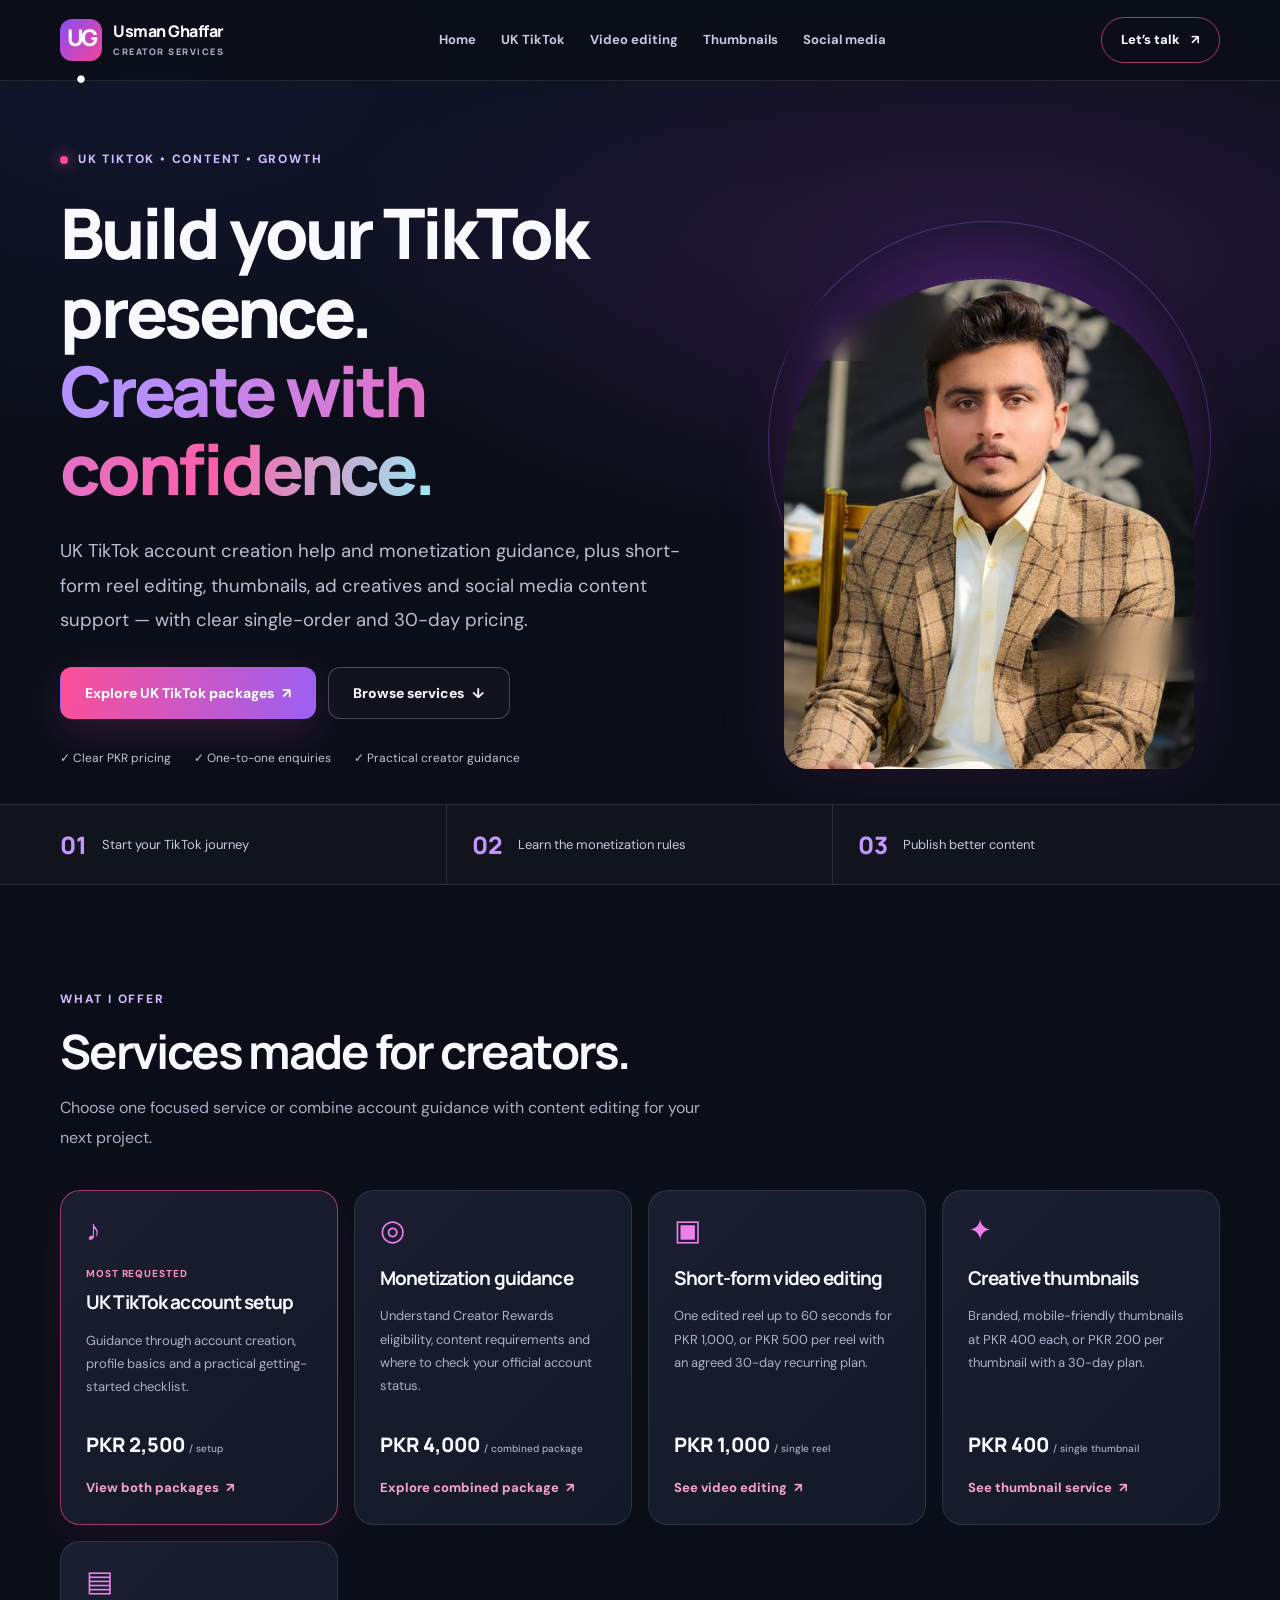
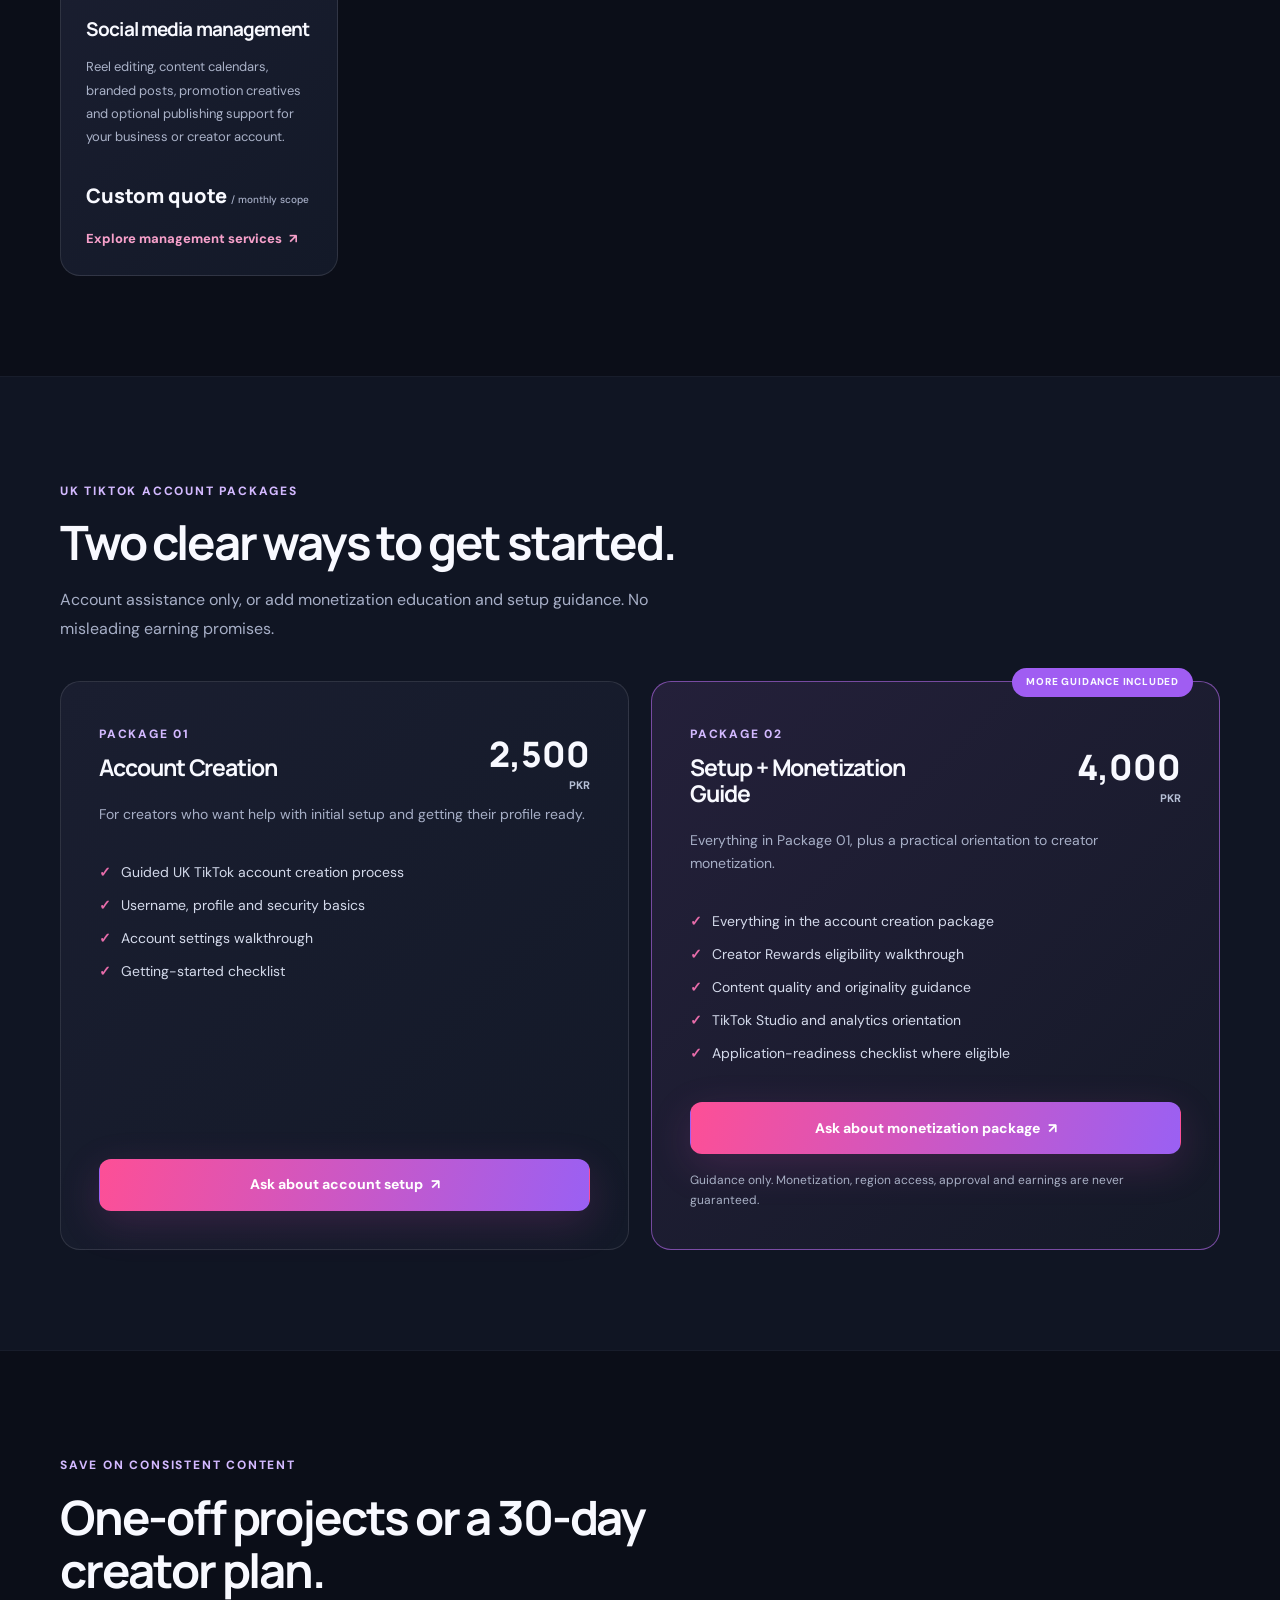
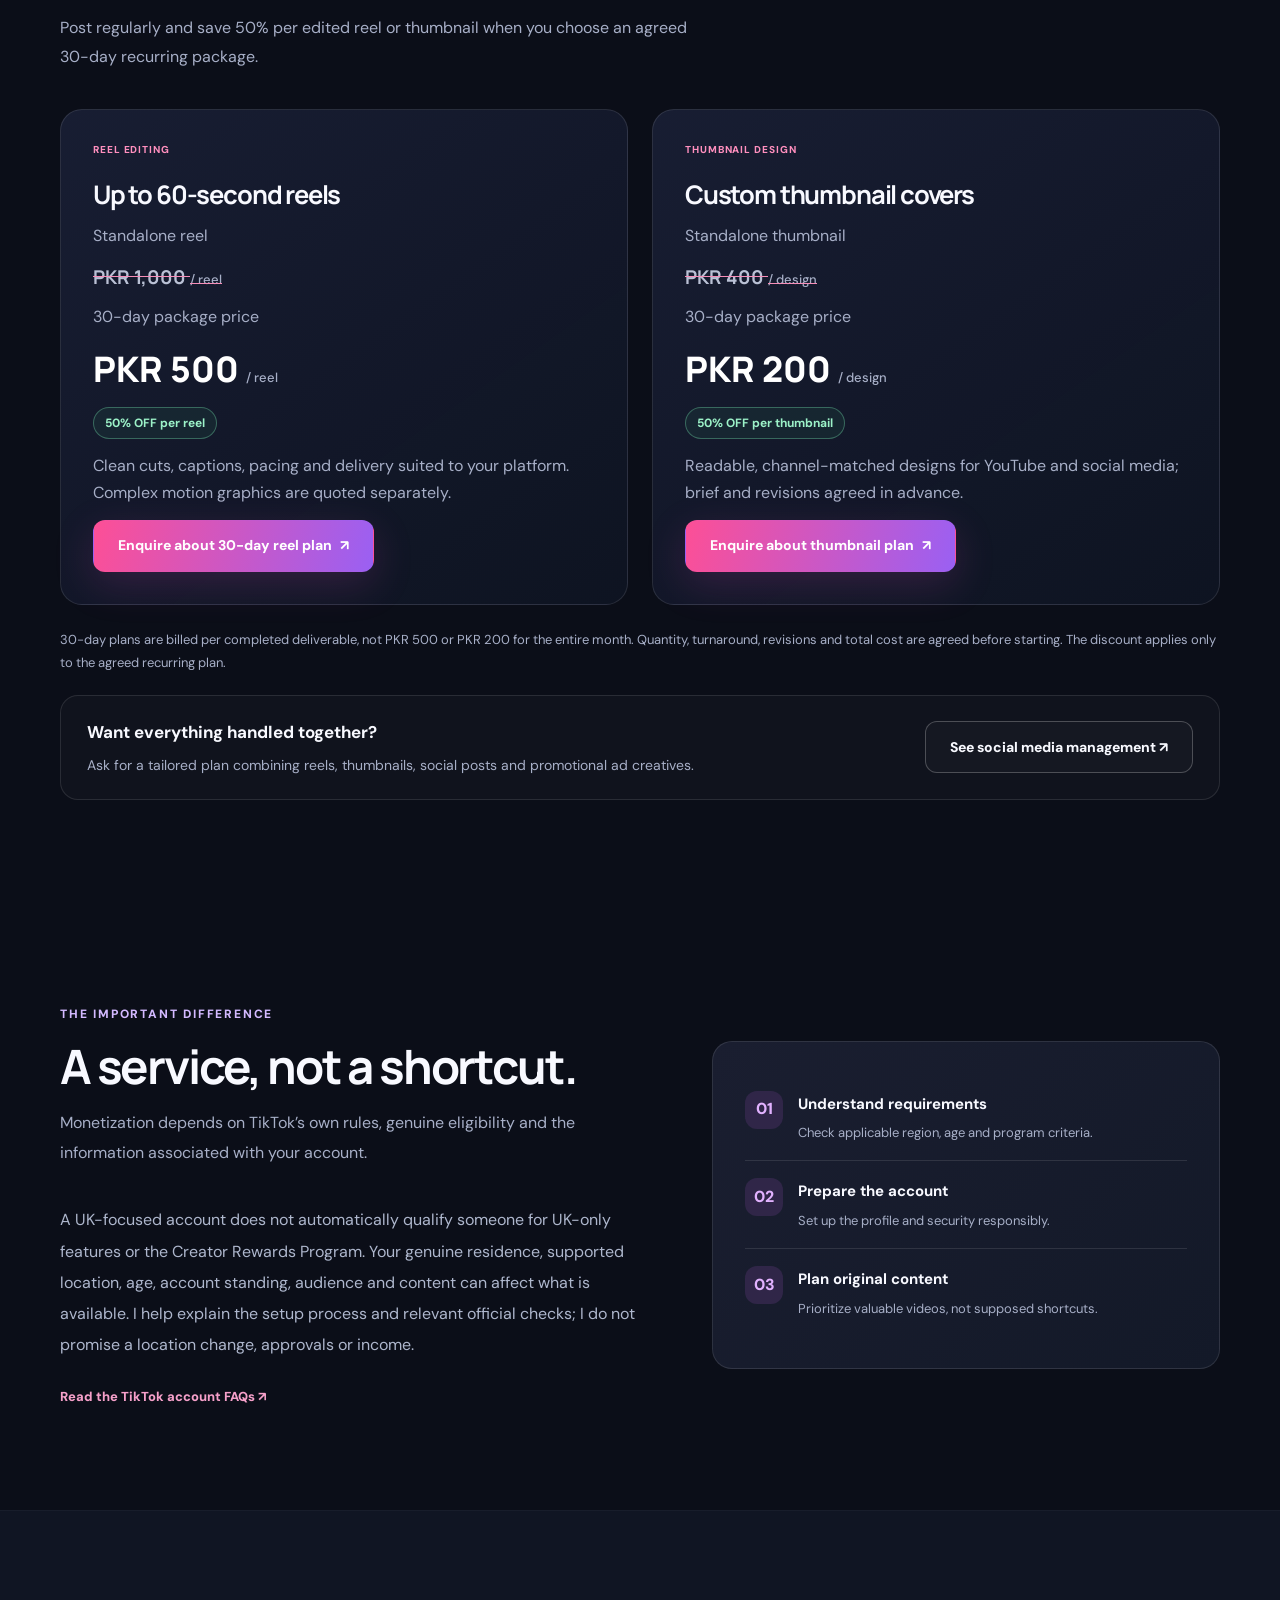
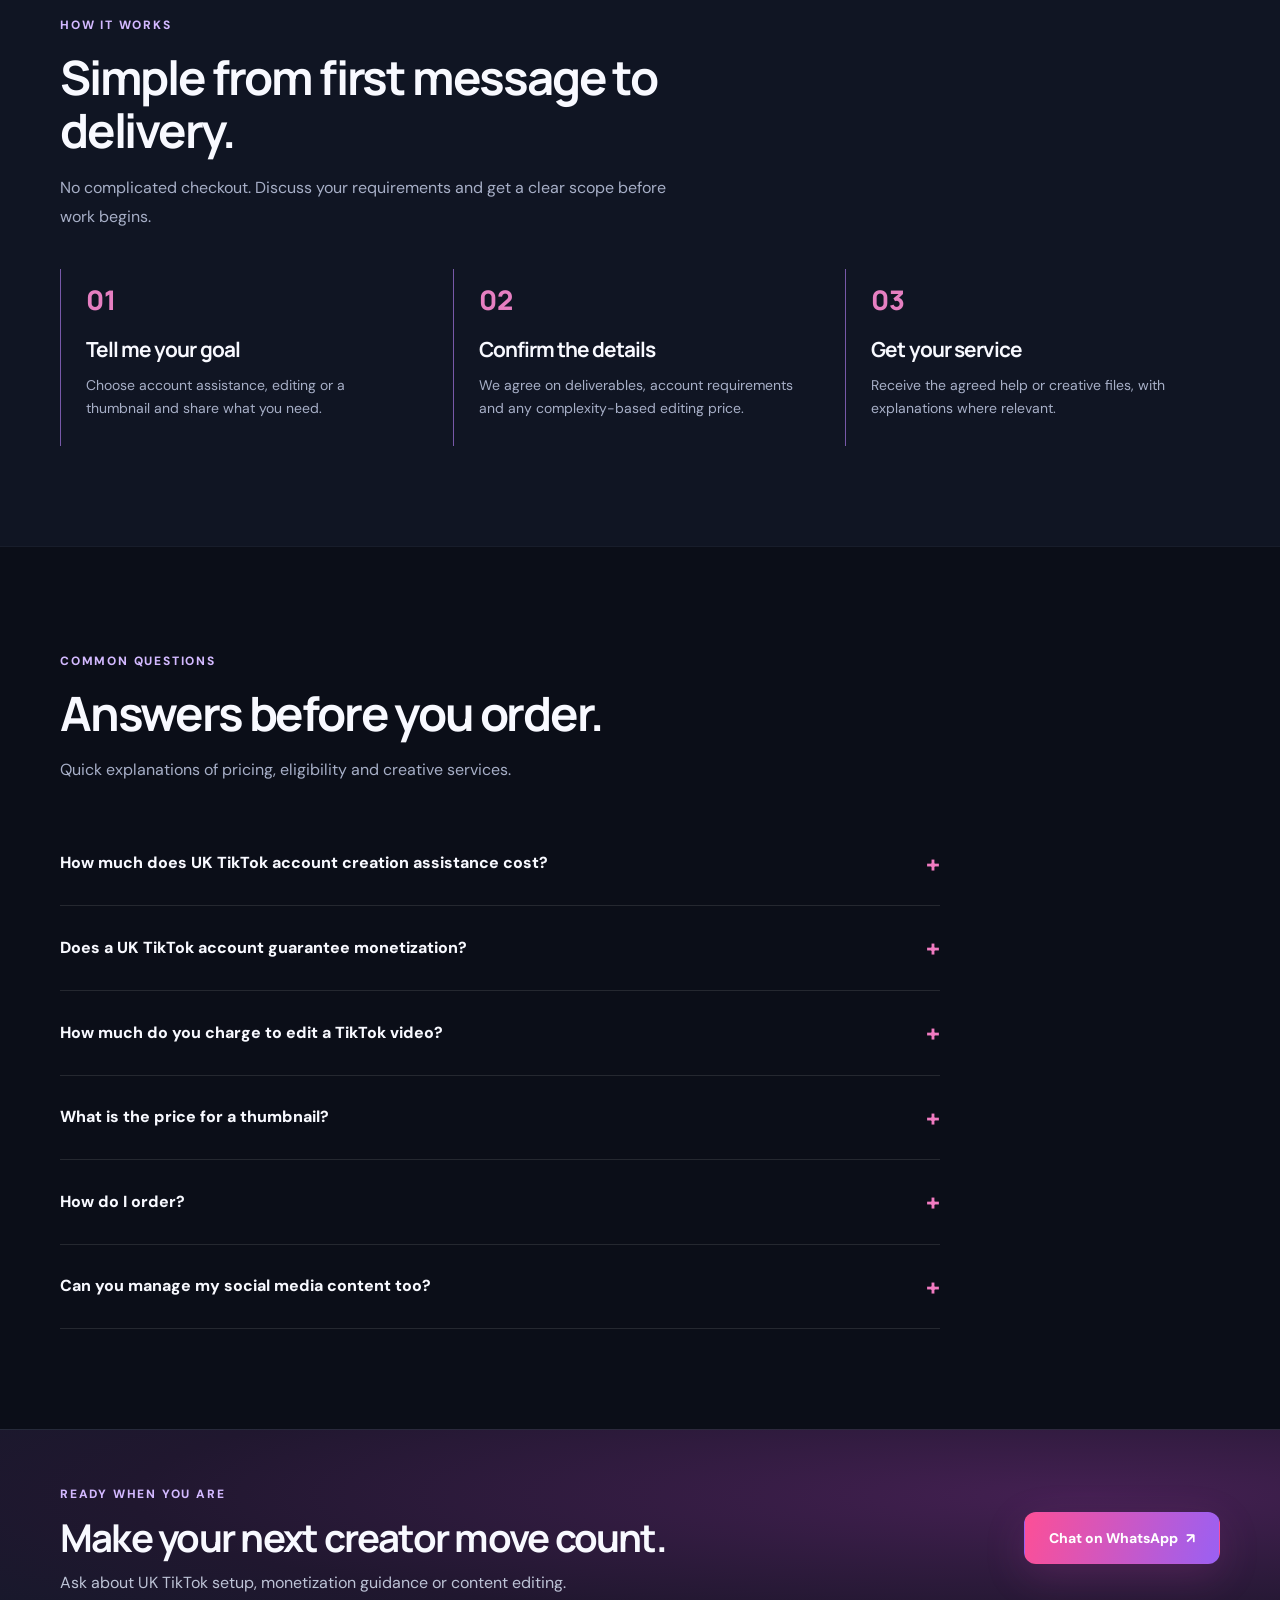
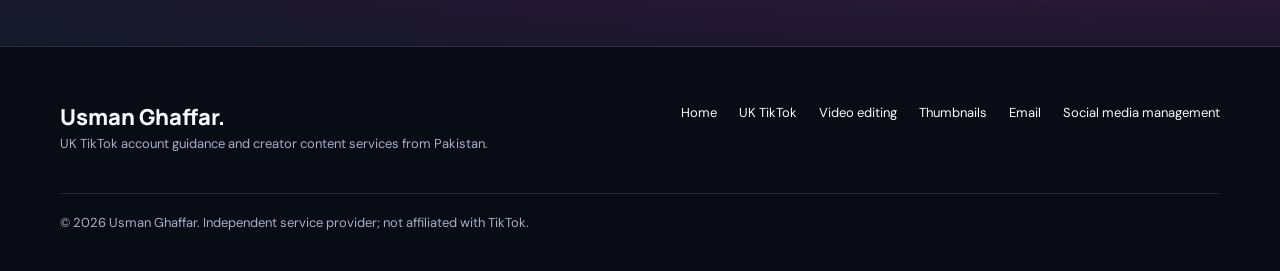
==== commit 6ad8bd70: "Add files via upload" ====
--- a/index.html
+++ b/index.html
@@ -1,412 +1,9 @@
 <!DOCTYPE html>
-<html lang="en">
-<head>
-    <meta charset="UTF-8">
-    <meta name="viewport" content="width=device-width, initial-scale=1.0">
-    <title>Usman Ghaffar - Professional Graphic Designer & UK TikTok Account Creator | Logo Design & Digital Services</title>
-    <meta name="google-site-verification" content="google960a1017d7195455" />
-    <!-- Font Awesome -->
-    <link rel="stylesheet" href="https://cdnjs.cloudflare.com/ajax/libs/font-awesome/6.4.0/css/all.min.css">
-    <!-- Google Fonts -->
-    <link href="https://fonts.googleapis.com/css2?family=Poppins:wght@300;400;500;600;700;800&family=Montserrat:wght@400;500;600;700;800&family=Syne:wght@500;600;700;800&display=swap" rel="stylesheet">
-    
-    <!-- SEO Meta Tags -->
-    <meta name="description" content="Usman Ghaffar - Professional Graphic Designer from Vehari, Pakistan offering Logo Design, Branding, Social Media Graphics & UK TikTok Account Creation for Monetization (Only 1500 PKR).">
-    <meta name="keywords" content="Usman Ghaffar, Graphic Designer Pakistan, Logo Design, Branding, UK TikTok Account Pakistan, TikTok Monetization, Social Media Design, Visiting Cards, Wedding Cards, Vehari Designer, Digital Services Pakistan">
-    <meta name="author" content="Usman Ghaffar">
-    <meta name="robots" content="index, follow, max-image-preview:large, max-snippet:-1, max-video-preview:-1">
-    <meta name="googlebot" content="index, follow">
-    
-    <!-- Canonical URL -->
-    <link rel="canonical" href="https://usmanghaffarservices.vercel.app">
-    
-    <!-- Open Graph Tags -->
-    <meta property="og:title" content="Usman Ghaffar - Professional Graphic Designer & UK TikTok Account Creator">
-    <meta property="og:description" content="Transform your ideas into stunning visuals & monetize on TikTok with UK accounts. Professional Graphic Design & UK TikTok Account Creation services in Pakistan.">
-    <meta property="og:type" content="website">
-    <meta property="og:url" content="https://usmanghaffarservices.vercel.app">
-    <meta property="og:image" content="https://usmanghaffarservices.vercel.app/assets/og-image.jpg">
-    <meta property="og:image:secure_url" content="https://usmanghaffarservices.vercel.app/assets/og-image.jpg">
-    <meta property="og:image:type" content="image/jpeg">
-    <meta property="og:image:width" content="1200">
-    <meta property="og:image:height" content="630">
-    <meta property="og:image:alt" content="Usman Ghaffar - Professional Graphic Designer and UK TikTok Account Creator from Pakistan">
-    <meta property="og:locale" content="en_US">
-    <meta property="og:site_name" content="Usman Ghaffar Services">
-    
-    <!-- Twitter Card -->
-    <meta name="twitter:card" content="summary_large_image">
-    <meta name="twitter:title" content="Usman Ghaffar - Graphic Designer & UK TikTok Account Creator">
-    <meta name="twitter:description" content="Professional Graphic Design & UK TikTok Account Creation services in Pakistan. Get monetized on TikTok!">
-    <meta name="twitter:image" content="https://usmanghaffarservices.vercel.app/assets/og-image.jpg">
-    <meta name="twitter:image:alt" content="Usman Ghaffar - Professional Graphic Designer and UK TikTok Account Creator from Pakistan">
-    
-    <!-- Structured Data for Local Business -->
-    <script type="application/ld+json">
-    {
-        "@context": "https://schema.org",
-        "@type": "ProfessionalService",
-        "name": "Usman Ghaffar Services",
-        "image": "https://usmanghaffarservices.vercel.app/assets/og-image.jpg",
-        "logo": "https://usmanghaffarservices.vercel.app/favicon-192x192.png",
-        "description": "Professional Graphic Design & UK TikTok Account Creation services in Vehari, Pakistan",
-        "address": {
-            "@type": "PostalAddress",
-            "addressLocality": "Vehari",
-            "addressRegion": "Punjab",
-            "addressCountry": "Pakistan"
-        },
-        "geo": {
-            "@type": "GeoCoordinates",
-            "latitude": "30.0417",
-            "longitude": "72.3528"
-        },
-        "url": "https://usmanghaffarservices.vercel.app",
-        "telephone": "+923419337117",
-        "email": "ghaffarusman967@gmail.com",
-        "openingHours": "Mo-Su 09:00-22:00",
-        "serviceType": ["Graphic Design", "Logo Design", "Branding", "UK TikTok Account Creation", "Digital Services"],
-        "priceRange": "PKR",
-        "sameAs": [
-            "https://www.facebook.com/share/16mjkzLDcg/",
-            "https://www.instagram.com/usmanghaffar33",
-            "https://www.tiktok.com/@mr.graphics6"
-        ]
-    }
-    </script>
-    
-    <!-- Favicons (browser tab + Google search results) -->
-    <link rel="icon" href="/favicon.ico" sizes="any">
-    <link rel="icon" type="image/png" sizes="48x48" href="/favicon-48x48.png">
-    <link rel="icon" type="image/png" sizes="192x192" href="/favicon-192x192.png">
-    <link rel="apple-touch-icon" sizes="180x180" href="/apple-touch-icon.png">
-    <meta name="theme-color" content="#130a2e">
-    <link rel="preconnect" href="https://fonts.googleapis.com">
-    <link rel="preconnect" href="https://fonts.gstatic.com" crossorigin>
-    <link rel="stylesheet" href="styles.css">
-
-    <!-- Google AdSense -->
-    <script async src="https://pagead2.googlesyndication.com/pagead/js/adsbygoogle.js?client=ca-pub-4909260002549497"
-         crossorigin="anonymous"></script>
-    
-</head>
-<body>
-
-    <div class="page-progress" id="pageProgress" aria-hidden="true"></div>
-    <div class="cursor-glow" id="cursorGlow" aria-hidden="true"></div>
-    <a class="skip-link" href="#main">Skip to content</a>
-
-    <header class="site-header" id="siteHeader">
-        <div class="shell nav-inner">
-            <a href="#home" class="brand" aria-label="Usman Ghaffar, back to top">
-                <span class="brand-mark">u<span>g</span><b>.</b></span>
-                <span class="brand-copy">USMAN GHAFFAR<small>DESIGNER &amp; CREATOR</small></span>
-            </a>
-            <nav class="desktop-nav" aria-label="Main navigation">
-                <a href="#home" class="nav-anchor is-active">Home</a>
-                <a href="#about" class="nav-anchor">About</a>
-                <a href="#skills" class="nav-anchor">Services</a>
-                <a href="#projects" class="nav-anchor">Projects</a>
-                <a href="#process" class="nav-anchor">Process</a>
-            </nav>
-            <div class="nav-actions">
-                <button class="theme-switch" type="button" id="themeToggle" aria-label="Switch to dark mode" title="Toggle theme"><i class="fas fa-moon" aria-hidden="true"></i></button>
-                <a class="nav-cta" href="#contact">Let's talk <i class="fas fa-arrow-up-right-from-square" aria-hidden="true"></i></a>
-                <button class="menu-toggle" id="menuToggle" aria-controls="mobileMenu" aria-expanded="false" aria-label="Open menu" type="button"><span></span><span></span></button>
-            </div>
-        </div>
-        <nav id="mobileMenu" class="mobile-nav" aria-label="Mobile navigation" inert>
-            <a href="#home">Home <span>01</span></a>
-            <a href="#about">About <span>02</span></a>
-            <a href="#skills">Services <span>03</span></a>
-            <a href="#projects">Projects <span>04</span></a>
-            <a href="#process">Process <span>05</span></a>
-            <a href="#contact">Contact <span>06</span></a>
-        </nav>
-    </header>
-
-    <main id="main">
-    <!-- Hero Section -->
-    <section class="hx" id="home">
-        <div class="hx-bg" aria-hidden="true">
-            <span class="hx-blob b1"></span>
-            <span class="hx-blob b2"></span>
-            <span class="hx-blob b3"></span>
-            <div class="hx-dots"></div>
-            <div class="hx-spot"></div>
-        </div>
-
-        <div class="container">
-            <div class="hx-grid">
-                <div class="hx-copy">
-                    <p class="hx-kicker hx-in" style="--d:.1s"><span class="pulse-dot"></span> Independent designer · Open for projects</p>
-                    <h1 class="hx-name" aria-label="Usman Ghaffar">
-                        <span aria-hidden="true">
-                            <span class="hx-line"><span class="hx-ch" style="--i:0">U</span><span class="hx-ch" style="--i:1">s</span><span class="hx-ch" style="--i:2">m</span><span class="hx-ch" style="--i:3">a</span><span class="hx-ch" style="--i:4">n</span></span>
-                            <span class="hx-line"><span class="hx-ch" style="--i:5">G</span><span class="hx-ch" style="--i:6">h</span><span class="hx-ch" style="--i:7">a</span><span class="hx-ch" style="--i:8">f</span><span class="hx-ch" style="--i:9">f</span><span class="hx-ch" style="--i:10">a</span><span class="hx-ch" style="--i:11">r</span></span>
-                        </span>
-                    </h1>
-
-                    <p class="hx-role hx-in" style="--d:.95s">I make <span class="hx-type" id="hxType">logos people remember.</span><span class="hx-caret" aria-hidden="true"></span></p>
-
-                    <p class="hx-lead hx-in" style="--d:1.05s">Graphic designer from Vehari, Pakistan. I bring bold identities, scroll-stopping visuals, and thoughtful digital experiences to life. I also offer UK TikTok account setup services.</p>
-
-                    <div class="hx-actions hx-in" style="--d:1.15s">
-                        <a href="#contact" class="hx-btn hx-btn-main">Get in touch</a>
-                        <a href="#skills" class="hx-btn hx-btn-ghost">Explore services</a>
-                    </div>
-
-                    <ul class="hx-stats hx-in" style="--d:1.25s">
-                        <li><b><span data-count="50">50</span>+</b><small>Projects completed</small></li>
-                        <li><b><span data-count="50">50</span>+</b><small>Happy clients</small></li>
-                        <li><b><span data-count="3">3</span>+</b><small>Years of experience</small></li>
-                    </ul>
-
-                    <div class="hx-chips hx-in" style="--d:1.35s">
-                        <span class="hx-chip"><i class="fas fa-map-marker-alt"></i>Vehari, Pakistan</span>
-                        <span class="hx-chip"><i class="fab fa-tiktok"></i>UK TikTok setup: 1500 PKR</span>
-                        <span class="hx-chip"><i class="fas fa-bolt"></i>Quick delivery</span>
-                    </div>
-                </div>
-
-                <div class="hx-stage" id="hxStage">
-                    <div class="hx-portrait-wrap">
-                        <div class="hx-portrait">
-                            <img src="assets/hero/portrait.jpg" width="600" height="956" fetchpriority="high" alt="Usman Ghaffar - Professional Graphic Designer & UK TikTok Account Creator in Pakistan">
-                        </div>
-                    </div>
-
-                    <a class="hx-work w1" href="#projects" aria-label="See my projects">
-                        <span class="hx-work-in"><img src="assets/hero/work-logo.jpg" width="440" height="404" alt="Coffee shop logo design by Usman Ghaffar"></span>
-                    </a>
-                    <a class="hx-work w2" href="#projects" aria-label="See my projects">
-                        <span class="hx-work-in"><img src="assets/hero/work-poster.jpg" width="440" height="402" alt="Music festival poster design by Usman Ghaffar"></span>
-                    </a>
-                    <a class="hx-work w3" href="#projects" aria-label="See my projects">
-                        <span class="hx-work-in"><img src="assets/hero/work-card.jpg" width="440" height="600" alt="Wedding invitation card design by Usman Ghaffar"></span>
-                    </a>
-                    <a class="hx-work w4" href="#projects" aria-label="See my projects">
-                        <span class="hx-work-in"><img src="assets/hero/work-social.jpg" width="440" height="482" alt="Social media post design by Usman Ghaffar"></span>
-                    </a>
-
-                    <div class="hx-badge" aria-hidden="true">
-                        <svg class="ring" viewBox="0 0 120 120">
-                            <defs><path id="hxCircle" d="M60,60 m-45,0 a45,45 0 1,1 90,0 a45,45 0 1,1 -90,0"/></defs>
-                            <text font-family="Poppins, sans-serif" font-size="10.5" font-weight="600" fill="#1a1033" textLength="280" lengthAdjust="spacing"><textPath href="#hxCircle" textLength="280" lengthAdjust="spacing">Logos + Branding + Packaging + TikTok + </textPath></text>
-                        </svg>
-                        <svg viewBox="0 0 120 120">
-                            <text x="60" y="64" text-anchor="middle" font-family="Syne, Montserrat, sans-serif" font-size="30" font-weight="800" fill="#1a1033">3+</text>
-                            <text x="60" y="82" text-anchor="middle" font-family="Poppins, sans-serif" font-size="11" font-weight="600" fill="#1a1033">years</text>
-                        </svg>
-                    </div>
-                </div>
-            </div>
-        </div>
-        <a class="hx-scroll" href="#about" aria-label="Scroll to about section"><span class="hx-scroll-line"></span> Scroll to explore <i class="fas fa-arrow-down" aria-hidden="true"></i></a>
-    </section>
-
-
-        <div class="ticker" aria-label="Design specialties">
-            <div class="ticker-track" aria-hidden="true">
-                <span>BRAND IDENTITY</span><i>✳</i><span>VISUAL STORYTELLING</span><i>✳</i><span>CREATIVE THINKING</span><i>✳</i><span>DESIGN THAT CONNECTS</span><i>✳</i>
-                <span>BRAND IDENTITY</span><i>✳</i><span>VISUAL STORYTELLING</span><i>✳</i><span>CREATIVE THINKING</span><i>✳</i><span>DESIGN THAT CONNECTS</span><i>✳</i>
-            </div>
-        </div>
-
-        <section class="about-section section-pad" id="about">
-            <div class="shell">
-                <div class="section-meta" data-reveal><span class="meta-index">01 / WHO I AM</span><span class="meta-line"></span><span class="meta-aside">A little more about me</span></div>
-                <div class="about-grid">
-                    <div class="about-copy">
-                        <h2 class="display-heading" data-reveal>More than just <em>good-looking</em> design<span class="dot">.</span></h2>
-                        <p class="about-lede" data-reveal>Hey, I'm <strong>Usman</strong> — an independent graphic designer turning everyday ideas into visuals people actually remember.</p>
-                        <p class="muted-copy" data-reveal>Based in Vehari, Pakistan, I work across branding, print, digital content and creative campaigns. I care about the little details just as much as the big picture — because great design should feel as good as it looks.</p>
-                        <div class="about-actions" data-reveal>
-                            <a href="#projects" class="button button-dark magnetic">Explore my work <i class="fas fa-arrow-up-right-from-square" aria-hidden="true"></i></a>
-                            <span class="scribble-note">made with intention <svg viewBox="0 0 100 35" aria-hidden="true"><path d="M3 10 C28 29, 40 5, 67 16 S88 28, 96 13"/></svg></span>
-                        </div>
-                        <div class="tool-belt" data-reveal>
-                            <span class="tool-label">MY CREATIVE TOOLKIT</span>
-                            <div class="tool-list"><span>Photoshop</span><span>CorelDRAW</span><span>InPage</span><span>Microsoft Office</span></div>
-                        </div>
-                    </div>
-                    <div class="about-visual" data-reveal data-motion="scale" role="img" aria-label="Abstract graphic design composition featuring UG lettering and colorful shapes">
-                        <div class="about-artboard" aria-hidden="true">
-                            <div class="about-art-grid"></div>
-                            <span class="about-art-kicker">DESIGN • THINK • CREATE</span>
-                            <div class="about-art-ring ring-one"></div>
-                            <div class="about-art-ring ring-two"></div>
-                            <div class="about-monogram">u<span>g</span><i>.</i></div>
-                            <div class="about-art-caption">Making ideas<br><em>feel alive.</em></div>
-                            <span class="about-art-index">EST. 2023 &nbsp; / &nbsp; PAKISTAN</span>
-                            <span class="about-art-sun">✳</span>
-                        </div>
-                        <div class="about-mini-label" aria-hidden="true"><span class="mini-label-dot"></span> Creative energy, daily</div>
-                        <div class="about-floating-card" aria-hidden="true"><span class="floating-icon"><i class="fas fa-bolt"></i></span><span>Ideas into<br><strong>impact.</strong></span></div>
-                    </div>
-                </div>
-                <div class="stats-strip" data-reveal>
-                    <div><strong>03<span>+</span></strong><span>Years creating</span></div>
-                    <div><strong>50<span>+</span></strong><span>Projects completed</span></div>
-                    <div><strong>50<span>+</span></strong><span>Happy clients</span></div>
-                    <div class="stats-message"><span class="stats-asterisk">✳</span><p>Small details.<br><b>Big impact.</b></p></div>
-                </div>
-            </div>
-        </section>
-
-        <section class="services-section section-pad" id="skills">
-            <div class="services-orb" aria-hidden="true"></div>
-            <div class="shell">
-                <div class="section-meta light-meta" data-reveal><span class="meta-index">02 / WHAT I DO</span><span class="meta-line"></span><span class="meta-aside">Creative services</span></div>
-                <div class="section-heading-row" data-reveal data-motion="slide-left">
-                    <h2 class="display-heading light-heading">Every idea deserves <em>great design.</em></h2>
-                    <p>From the first spark of an idea to the final finishing touch — here's where I can help bring your vision to life.</p>
-                </div>
-                <div class="services-grid">
-                    <a href="#contact" class="service-card" data-reveal style="--card-accent:#c9b5ff;--card-bg:#251d3d">
-                        <div class="service-top"><span class="service-number">01 /</span><span class="service-arrow"><i class="fas fa-arrow-up-right-from-square"></i></span></div>
-                        <div class="service-symbol icon-rings" aria-hidden="true"><span></span><span></span><span></span></div>
-                        <span class="service-type">IDENTITY</span><h3>Logos &amp;<br>Branding</h3>
-                        <p>Distinctive identities, logos and brand systems that stay memorable.</p>
-                        <span class="service-bottom">Make your mark <i class="fas fa-arrow-right"></i></span>
-                    </a>
-                    <a href="#contact" class="service-card" data-reveal style="--card-accent:#d9ff81;--card-bg:#242c20">
-                        <div class="service-top"><span class="service-number">02 /</span><span class="service-arrow"><i class="fas fa-arrow-up-right-from-square"></i></span></div>
-                        <div class="service-symbol icon-asterisk" aria-hidden="true">✳</div>
-                        <span class="service-type">DIGITAL</span><h3>Social Media<br>Design</h3>
-                        <p>Scroll-stopping posts, campaigns and graphics made to stand out.</p>
-                        <span class="service-bottom">Get noticed <i class="fas fa-arrow-right"></i></span>
-                    </a>
-                    <a href="#contact" class="service-card" data-reveal style="--card-accent:#ffbd8c;--card-bg:#342623">
-                        <div class="service-top"><span class="service-number">03 /</span><span class="service-arrow"><i class="fas fa-arrow-up-right-from-square"></i></span></div>
-                        <div class="service-symbol icon-sheets" aria-hidden="true"><span></span><span></span><span></span></div>
-                        <span class="service-type">TACTILE</span><h3>Print &amp;<br>Packaging</h3>
-                        <p>Business cards, invitations, posters and packaging worth holding.</p>
-                        <span class="service-bottom">Make it tangible <i class="fas fa-arrow-right"></i></span>
-                    </a>
-                    <a href="#contact" class="service-card" data-reveal style="--card-accent:#8de1f4;--card-bg:#1a2e37">
-                        <div class="service-top"><span class="service-number">04 /</span><span class="service-arrow"><i class="fas fa-arrow-up-right-from-square"></i></span></div>
-                        <div class="service-symbol icon-pencil" aria-hidden="true"><i class="fas fa-pen-nib"></i></div>
-                        <span class="service-type">EXPRESSION</span><h3>Illustration &amp;<br>Graphics</h3>
-                        <p>Original visual ideas, illustration and creative digital layouts.</p>
-                        <span class="service-bottom">Think differently <i class="fas fa-arrow-right"></i></span>
-                    </a>
-                    <a href="#contact" class="service-card" data-reveal style="--card-accent:#f1b4fc;--card-bg:#30203a">
-                        <div class="service-top"><span class="service-number">05 /</span><span class="service-arrow"><i class="fas fa-arrow-up-right-from-square"></i></span></div>
-                        <div class="service-symbol icon-play" aria-hidden="true"><span><i class="fas fa-play"></i></span><span class="play-orbit"></span></div>
-                        <span class="service-type">MOVEMENT</span><h3>Motion &amp;<br>Visuals</h3>
-                        <p>Animated graphics and energetic visuals for content and promotions.</p>
-                        <span class="service-bottom">Set it in motion <i class="fas fa-arrow-right"></i></span>
-                    </a>
-                    <a href="#contact" class="service-card service-special" data-reveal style="--card-accent:#ffffff;--card-bg:#7450dc">
-                        <div class="service-top"><span class="service-number">06 /</span><span class="service-arrow"><i class="fas fa-arrow-up-right-from-square"></i></span></div>
-                        <div class="service-symbol icon-tiktok" aria-hidden="true"><i class="fab fa-tiktok"></i><span>UK</span></div>
-                        <span class="service-type">CREATOR SERVICES</span><h3>UK TikTok<br>Account Setup</h3>
-                        <p>UK-region TikTok account setup services. Platform eligibility and earnings are not guaranteed.</p>
-                        <span class="service-bottom"><b>1500 PKR</b> <i class="fas fa-arrow-right"></i></span>
-                    </a>
-                </div>
-                <div class="services-foot" data-reveal><span><i class="fas fa-star-of-life"></i> Have something different in mind?</span><a href="#contact">Let's figure it out together <i class="fas fa-arrow-up-right-from-square"></i></a></div>
-            </div>
-        </section>
-
-        <section class="work-section section-pad" id="projects">
-            <div class="shell">
-                <div class="section-meta" data-reveal><span class="meta-index">03 / SELECTED WORK</span><span class="meta-line"></span><span class="meta-aside">A peek into my world</span></div>
-                <div class="work-intro" data-reveal data-motion="slide-left"><h2 class="display-heading">Work that <em>speaks</em> for itself<span class="dot">.</span></h2><div class="work-side"><p>A mix of identities, campaigns, print pieces and digital visuals. Every project tells a different story.</p><span class="work-counter">08 SELECTED PIECES <i class="fas fa-arrow-down"></i></span></div></div>
-                <div class="filter-bar" data-reveal role="group" aria-label="Filter projects by category">
-                    <button type="button" class="filter-btn is-selected" data-filter="all" aria-pressed="true">All work <span>08</span></button>
-                    <button type="button" class="filter-btn" data-filter="branding" aria-pressed="false">Branding</button>
-                    <button type="button" class="filter-btn" data-filter="digital" aria-pressed="false">Digital</button>
-                    <button type="button" class="filter-btn" data-filter="print" aria-pressed="false">Print</button>
-                    <button type="button" class="filter-btn" data-filter="product" aria-pressed="false">Product</button>
-                </div>
-                <div class="projects-grid" id="projectsGrid">
-                    <button type="button" class="project-card project-feature" data-category="branding" data-image="assets/logo.jpg" data-title="The Daily Grind" data-description="Coffee shop logo and brand identity concept." data-reveal aria-label="View The Daily Grind logo design">
-                        <span class="project-media media-purple"><img src="assets/logo.jpg" loading="lazy" width="1024" height="940" alt="The Daily Grind coffee shop logo on textured paper"></span>
-                        <span class="project-info"><span class="project-index">01 / BRANDING</span><span class="project-name">The Daily Grind</span><span class="project-tag">Logo / Identity</span></span>
-                    </button>
-                    <button type="button" class="project-card project-feature" data-category="product" data-image="assets/packaging design.jpg" data-title="The Daily Grind Packaging" data-description="Warm, considered coffee packaging with a natural feel." data-reveal aria-label="View coffee packaging design">
-                        <span class="project-media media-green"><img src="assets/packaging design.jpg" loading="lazy" width="1024" height="924" alt="The Daily Grind coffee packaging design"></span>
-                        <span class="project-info"><span class="project-index">02 / PRODUCT</span><span class="project-name">Coffee, Packaged</span><span class="project-tag">Packaging / Print</span></span>
-                    </button>
-                    <button type="button" class="project-card" data-category="print" data-image="assets/postdesign.jpg" data-title="Solar Sounds Festival" data-description="A warm-toned, expressive music festival poster." data-reveal aria-label="View music festival poster design">
-                        <span class="project-media media-peach"><img src="assets/postdesign.jpg" loading="lazy" width="1024" height="936" alt="Solar Sounds festival poster design"></span>
-                        <span class="project-info"><span class="project-index">03 / PRINT</span><span class="project-name">Solar Sounds</span><span class="project-tag">Poster / Event</span></span>
-                    </button>
-                    <button type="button" class="project-card" data-category="digital" data-image="assets/social_mediaDesign.jpg" data-title="Lavender Honey Latte" data-description="A polished social media promotion for a specialty drink." data-reveal aria-label="View Lavender Honey Latte social design">
-                        <span class="project-media media-lilac"><img src="assets/social_mediaDesign.jpg" loading="lazy" width="935" height="1024" alt="Lavender Honey Latte social media promotion"></span>
-                        <span class="project-info"><span class="project-index">04 / DIGITAL</span><span class="project-name">Lavender Latte</span><span class="project-tag">Social / Campaign</span></span>
-                    </button>
-                    <button type="button" class="project-card" data-category="print" data-image="assets/shadiCard.jpg" data-title="Wedding Invitation" data-description="Refined floral wedding invitation design." data-reveal aria-label="View wedding invitation design">
-                        <span class="project-media media-blue"><img src="assets/shadiCard.jpg" loading="lazy" width="736" height="1003" alt="Floral wedding invitation design"></span>
-                        <span class="project-info"><span class="project-index">05 / PRINT</span><span class="project-name">The Big Day</span><span class="project-tag">Invitation / Print</span></span>
-                    </button>
-                    <button type="button" class="project-card" data-category="branding" data-image="assets/businesscard.jpg" data-title="Less & Light Business Card" data-description="Minimalist business card stationery design." data-reveal aria-label="View business card design">
-                        <span class="project-media media-neutral"><img src="assets/businesscard.jpg" loading="lazy" width="1024" height="935" alt="Less and Light minimalist business card"></span>
-                        <span class="project-info"><span class="project-index">06 / BRANDING</span><span class="project-name">Less &amp; Light</span><span class="project-tag">Stationery / Print</span></span>
-                    </button>
-                    <button type="button" class="project-card" data-category="digital" data-image="assets/bannerdesign.jpg" data-title="Flash Sale Campaign" data-description="Punchy digital banner design for a fashion flash sale." data-reveal aria-label="View Flash Sale banner design">
-                        <span class="project-media media-red"><img src="assets/bannerdesign.jpg" loading="lazy" width="1024" height="775" alt="Fashion flash sale banner design"></span>
-                        <span class="project-info"><span class="project-index">07 / DIGITAL</span><span class="project-name">Flash Sale</span><span class="project-tag">Banner / Campaign</span></span>
-                    </button>
-                    <button type="button" class="project-card" data-category="product" data-image="assets/productdesign.jpg" data-title="Veridian Bloom" data-description="Clean, botanical-inspired product presentation for a skincare concept." data-reveal aria-label="View Veridian Bloom product design">
-                        <span class="project-media media-mint"><img src="assets/productdesign.jpg" loading="lazy" width="1024" height="956" alt="Veridian Bloom skincare bottle and packaging design"></span>
-                        <span class="project-info"><span class="project-index">08 / PRODUCT</span><span class="project-name">Veridian Bloom</span><span class="project-tag">Product / Visuals</span></span>
-                    </button>
-                </div>
-                <div class="work-tail" data-reveal><p>Like what you see? There's more where that came from.</p><a href="#contact" class="button button-dark magnetic">Let's make something <i class="fas fa-arrow-up-right-from-square"></i></a></div>
-            </div>
-        </section>
-
-        <section class="process-section section-pad" id="process">
-            <div class="shell">
-                <div class="section-meta light-meta" data-reveal><span class="meta-index">04 / THE PROCESS</span><span class="meta-line"></span><span class="meta-aside">A simple way to create better</span></div>
-                <div class="process-heading" data-reveal data-motion="slide-left"><h2 class="display-heading light-heading">No magic trick.<br>Just a <em>good process.</em></h2><p>Great work isn't an accident. It's a balance of curiosity, collaboration and thoughtful execution.</p></div>
-                <div class="process-grid">
-                    <div class="process-step" data-reveal><span class="process-num">01</span><div class="process-icon"><i class="fas fa-comments"></i></div><h3>Let's talk ideas.</h3><p>We start with your vision, goals, style and all the things that make your project unique.</p><span class="step-underline"></span></div>
-                    <div class="process-step" data-reveal><span class="process-num">02</span><div class="process-icon"><i class="fas fa-wand-magic-sparkles"></i></div><h3>Let's make it.</h3><p>I explore the direction, shape the details and turn ideas into something visual.</p><span class="step-underline"></span></div>
-                    <div class="process-step" data-reveal><span class="process-num">03</span><div class="process-icon"><i class="fas fa-paper-plane"></i></div><h3>Let's launch it.</h3><p>We refine the result together, then I prepare the final files for your next big step.</p><span class="step-underline"></span></div>
-                </div>
-                <div class="process-decoration" aria-hidden="true">IDEA <span>✳</span> CREATE <span>✳</span> REPEAT</div>
-            </div>
-        </section>
-
-        <section class="contact-section section-pad" id="contact">
-            <div class="contact-blob b1" aria-hidden="true"></div><div class="contact-blob b2" aria-hidden="true"></div>
-            <div class="shell">
-                <div class="section-meta light-meta" data-reveal><span class="meta-index">05 / GET IN TOUCH</span><span class="meta-line"></span><span class="meta-aside">The next idea starts here</span></div>
-                <div class="contact-main">
-                    <div class="contact-intro" data-reveal data-motion="slide-left"><div class="available-pill"><span class="pulse-dot"></span> AVAILABLE FOR PROJECTS</div><h2>Got an idea?<br><em>Let's make it</em><br><span>unforgettable.</span></h2><p>Whether it's a new brand, a creative visual or something totally different — I'd love to hear about it.</p>
-                        <a class="contact-main-button magnetic" href="https://wa.me/923419337117?text=Hi%20Usman%2C%20I%27d%20like%20to%20discuss%20a%20design%20project." target="_blank" rel="noopener noreferrer">Start a conversation <span><i class="fas fa-arrow-up-right-from-square"></i></span></a>
-                    </div>
-                    <div class="contact-orbit" data-reveal data-motion="scale" aria-hidden="true"><div class="orbit-ring orbit-one"></div><div class="orbit-ring orbit-two"></div><div class="orbit-core">LET'S<br><span>CREATE</span><strong>✳</strong></div><div class="orbit-star star-one">✦</div><div class="orbit-star star-two">✳</div></div>
-                </div>
-                <div class="contact-options" data-reveal>
-                    <a href="mailto:ghaffarusman967@gmail.com" class="contact-option" data-reveal><span class="contact-option-icon"><i class="fas fa-envelope"></i></span><span><small>EMAIL ME</small><strong>ghaffarusman967@gmail.com</strong></span><i class="fas fa-arrow-up-right-from-square option-arrow"></i></a>
-                    <a href="tel:+923419337117" class="contact-option" data-reveal><span class="contact-option-icon"><i class="fas fa-phone"></i></span><span><small>GIVE ME A CALL</small><strong>+92 341 9337117</strong></span><i class="fas fa-arrow-up-right-from-square option-arrow"></i></a>
-                    <div class="contact-option contact-location" data-reveal><span class="contact-option-icon"><i class="fas fa-location-dot"></i></span><span><small>BASED IN</small><strong>Vehari, Pakistan · Worldwide online</strong></span><i class="fas fa-globe option-arrow"></i></div>
-                </div>
-                <p class="creator-note" data-reveal><i class="fab fa-tiktok"></i> Interested in UK TikTok account setup? <a href="https://wa.me/923419337117?text=Hi%20Usman%2C%20I%27m%20interested%20in%20UK%20TikTok%20account%20setup." target="_blank" rel="noopener noreferrer">Ask about the 1500 PKR service <i class="fas fa-arrow-right"></i></a></p>
-            </div>
-        </section>
-    </main>
-
-    <footer class="footer">
-        <div class="shell">
-            <div class="footer-top" data-reveal><a href="#home" class="footer-logo">UG<span>✳</span></a><p>Made with curiosity, creativity<br>and a whole lot of coffee.</p><a href="#home" class="back-top">Back to top <i class="fas fa-arrow-up"></i></a></div>
-            <div class="footer-big" data-reveal data-motion="slide-left" aria-hidden="true">USMAN <span>GHAFFAR</span></div>
-            <div class="footer-bottom" data-reveal><p>© <span id="year">2026</span> Usman Ghaffar. All rights reserved.</p><div class="footer-socials"><a href="https://www.instagram.com/usmanghaffar33" target="_blank" rel="noopener noreferrer">Instagram <i class="fas fa-arrow-up-right-from-square"></i></a><a href="https://www.facebook.com/share/16mjkzLDcg/" target="_blank" rel="noopener noreferrer">Facebook <i class="fas fa-arrow-up-right-from-square"></i></a><a href="https://www.tiktok.com/@mr.graphics6" target="_blank" rel="noopener noreferrer">TikTok <i class="fas fa-arrow-up-right-from-square"></i></a><a href="https://www.linkedin.com/in/usman-ghaffar-6372b6363" target="_blank" rel="noopener noreferrer">LinkedIn <i class="fas fa-arrow-up-right-from-square"></i></a></div></div>
-        </div>
-    </footer>
-
-    <a href="https://wa.me/923419337117?text=Hi%20Usman%2C%20I%27m%20interested%20in%20your%20services." class="whatsapp-float" target="_blank" rel="noopener noreferrer" aria-label="Contact me on WhatsApp"><i class="fab fa-whatsapp" aria-hidden="true"></i><span class="float-tooltip">Let's chat!</span></a>
-
-    <dialog class="project-modal" id="projectModal" aria-label="Project preview">
-        <button class="modal-close" id="modalClose" type="button" aria-label="Close project preview"><i class="fas fa-xmark"></i></button>
-        <div class="modal-layout"><div class="modal-image-wrap"><img id="modalImage" src="assets/logo.jpg" alt="" width="1024" height="940"></div><div class="modal-caption"><span>SELECTED WORK / USMAN GHAFFAR</span><h3 id="modalTitle"></h3><p id="modalDescription"></p><a href="#contact" class="modal-cta" id="modalCta">Make something together <i class="fas fa-arrow-right"></i></a></div></div>
-    </dialog>
-
-    <script src="script.js" defer></script>
-</body>
-</html>
+<html lang="en-PK"><head><meta charset="utf-8"/><meta content="width=device-width,initial-scale=1" name="viewport"/><title>UK TikTok Account Setup Pakistan | Monetization Guidance &amp; Video Editing – Usman Ghaffar</title><meta content="UK TikTok account setup help PKR 2,500 or with monetization guidance PKR 4,000. Reel editing PKR 1,000, or PKR 500 per reel on a 30-day plan. Thumbnails from PKR 200 on monthly plans." name="description"/><meta content="Usman Ghaffar" name="author"/><meta content="index,follow,max-image-preview:large" name="robots"/><meta content="google960a1017d7195455" name="google-site-verification"/><link href="https://usmanghaffarservices.vercel.app/" rel="canonical"/><link href="/favicon.ico" rel="icon" sizes="any"/><link href="/favicon-192x192.png" rel="icon" sizes="192x192" type="image/png"/><link href="/apple-touch-icon.png" rel="apple-touch-icon"/><meta content="#0c101d" name="theme-color"/><meta content="website" property="og:type"/><meta content="Usman Ghaffar Creator Services" property="og:site_name"/><meta content="en_PK" property="og:locale"/><meta content="https://usmanghaffarservices.vercel.app/" property="og:url"/><meta content="UK TikTok Account Setup Pakistan | Monetization Guidance &amp; Video Editing – Usman Ghaffar" property="og:title"/><meta content="UK TikTok account setup help PKR 2,500 or with monetization guidance PKR 4,000. Reel editing PKR 1,000, or PKR 500 per reel on a 30-day plan. Thumbnails from PKR 200 on monthly plans." property="og:description"/><meta content="https://usmanghaffarservices.vercel.app/assets/og-image.jpg" property="og:image"/><meta content="summary_large_image" name="twitter:card"/><meta content="UK TikTok Account Setup Pakistan | Monetization Guidance &amp; Video Editing – Usman Ghaffar" name="twitter:title"/><meta content="UK TikTok account setup help PKR 2,500 or with monetization guidance PKR 4,000. Reel editing PKR 1,000, or PKR 500 per reel on a 30-day plan. Thumbnails from PKR 200 on monthly plans." name="twitter:description"/><meta content="https://usmanghaffarservices.vercel.app/assets/og-image.jpg" name="twitter:image"/><link href="https://fonts.googleapis.com" rel="preconnect"/><link crossorigin="" href="https://fonts.gstatic.com" rel="preconnect"/><link href="https://fonts.googleapis.com/css2?family=DM+Sans:wght@400;500;600;700;800&amp;family=Manrope:wght@400;500;600;700;800&amp;display=swap" rel="stylesheet"/><link href="/styles.css" rel="stylesheet"/><script type="application/ld+json">{"@context":"https://schema.org","@graph":[{"@type":"WebSite","@id":"https://usmanghaffarservices.vercel.app/#website","name":"Usman Ghaffar | TikTok Creator Services","url":"https://usmanghaffarservices.vercel.app/"},{"@type":"Person","@id":"https://usmanghaffarservices.vercel.app/#usman","name":"Usman Ghaffar","url":"https://usmanghaffarservices.vercel.app/","jobTitle":"TikTok Account Setup & Content Editing Specialist","sameAs":["https://www.instagram.com/usmanghaffar33","https://www.tiktok.com/@mr.graphics6"]},{"@type":"ProfessionalService","@id":"https://usmanghaffarservices.vercel.app/#business","name":"Usman Ghaffar Creator Services","url":"https://usmanghaffarservices.vercel.app/","description":"UK TikTok account setup assistance, monetization guidance, short-form video editing and thumbnail services from Pakistan.","telephone":"+923419337117","email":"ghaffarusman967@gmail.com","address":{"@type":"PostalAddress","addressLocality":"Vehari","addressRegion":"Punjab","addressCountry":"PK"},"founder":{"@id":"https://usmanghaffarservices.vercel.app/#usman"},"areaServed":[{"@type":"Country","name":"Pakistan"}],"hasOfferCatalog":{"@type":"OfferCatalog","name":"Creator services","itemListElement":[{"@type":"Offer","name":"UK TikTok account setup assistance","price":"2500","priceCurrency":"PKR"},{"@type":"Offer","name":"UK TikTok setup with monetization guidance","price":"4000","priceCurrency":"PKR"},{"@type":"Offer","name":"Single short-form reel editing, up to 60 seconds","price":"1000","priceCurrency":"PKR","description":"One edited reel up to 60 seconds; complex requests quoted separately."},{"@type":"Offer","name":"30-day reel editing plan, per reel","price":"500","priceCurrency":"PKR","description":"50% off the standard PKR 1,000 reel. Per edited reel with an agreed 30-day recurring package; quantity and overall plan cost confirmed separately."},{"@type":"Offer","name":"Single custom thumbnail","price":"400","priceCurrency":"PKR"},{"@type":"Offer","name":"30-day thumbnail design plan, per thumbnail","price":"200","priceCurrency":"PKR","description":"50% off the standard PKR 400 thumbnail; per thumbnail within an agreed 30-day plan."},{"@type":"Service","name":"Social media management","description":"Custom-quoted social media content planning, reels, branded social posts, advertisement creative design and optional publishing coordination."}]}},{"@type":"WebPage","@id":"https://usmanghaffarservices.vercel.app/#webpage","url":"https://usmanghaffarservices.vercel.app/","name":"UK TikTok Account Setup Pakistan | Monetization Guidance & Video Editing – Usman Ghaffar","description":"UK TikTok account creation assistance PKR 2,500; setup plus monetization guidance PKR 4,000. TikTok video editing PKR 500–1,500 and thumbnails PKR 400. Enquire on WhatsApp.","isPartOf":{"@type":"WebSite","@id":"https://usmanghaffarservices.vercel.app/#website","name":"Usman Ghaffar | TikTok Creator Services","url":"https://usmanghaffarservices.vercel.app/"},"about":{"@id":"https://usmanghaffarservices.vercel.app/#business"},"inLanguage":"en-PK"}]}</script></head><body><a class="skip-link" href="#main">Skip to content</a><header class="header"><div class="wrap nav"><a aria-label="Usman Ghaffar home" class="brand" href="/"><span class="brand-icon">UG<span>•</span></span><span class="brand-text">Usman Ghaffar<small>CREATOR SERVICES</small></span></a><nav aria-label="Main navigation" class="nav-links"><a href="/">Home</a><a href="/uk-tiktok-account/">UK TikTok</a><a href="/video-editing/">Video editing</a><a href="/thumbnails/">Thumbnails</a><a href="/social-media-management/">Social media</a></nav><a class="nav-cta" href="https://wa.me/923419337117?text=Hi%20Usman%2C%20I%20would%20like%20to%20ask%20about%20your%20creator%20services." rel="noopener noreferrer" target="_blank">Let’s talk <span aria-hidden="true">↗</span></a></div></header><main id="main"><section class="hero"><div class="wrap hero-layout"><div class="hero-copy"><span class="eyebrow"><span class="live-dot"></span> UK TIKTOK • CONTENT • GROWTH</span><h1>Build your TikTok presence.<br/><span class="gradient-text">Create with confidence.</span></h1><p class="lead">UK TikTok account creation help and monetization guidance, plus short-form reel editing, thumbnails, ad creatives and social media content support — with clear single-order and 30-day pricing.</p><div class="hero-ctas"><a class="btn btn-main" href="https://wa.me/923419337117?text=Hi%20Usman%2C%20I%20want%20the%20UK%20TikTok%20account%20creation%20package%20for%20PKR%202%2C500.%20Please%20share%20the%20process%20and%20requirements." rel="noopener noreferrer" target="_blank">Explore UK TikTok packages <span aria-hidden="true">↗</span></a><a class="btn btn-outline" href="#services">Browse services <span aria-hidden="true">↓</span></a></div><div class="micro-copy"><span>✓ Clear PKR pricing</span><span>✓ One-to-one enquiries</span><span>✓ Practical creator guidance</span></div></div><div class="hero-visual"><div class="visual-orbit orbit-one"></div><div class="visual-orbit orbit-two"></div><div class="portrait-holder"><img alt="Usman Ghaffar, TikTok account setup and creative content services" fetchpriority="high" height="956" src="/assets/hero/portrait.jpg" width="600"/></div><div class="float-tag tag-top"><span class="tag-icon">▶</span><span><strong>Creator services</strong><small>Account setup + content</small></span></div><div class="float-tag tag-bottom"><span class="tag-icon violet">↗</span><span><strong>Starts at PKR 400</strong><small>Transparent packages</small></span></div></div></div></section>
+<section class="trust-strip"><div class="wrap trust-grid"><div><strong>01</strong><span>Start your TikTok journey</span></div><div><strong>02</strong><span>Learn the monetization rules</span></div><div><strong>03</strong><span>Publish better content</span></div></div></section>
+<section class="section" id="services"><div class="wrap"><div class="section-heading"><div class="eyebrow">WHAT I OFFER</div><h2>Services made for creators.</h2><p>Choose one focused service or combine account guidance with content editing for your next project.</p></div><div class="service-grid"><article class="service-card featured"><div class="card-symbol">♪</div><span class="pill">MOST REQUESTED</span><h3>UK TikTok account setup</h3><p>Guidance through account creation, profile basics and a practical getting-started checklist.</p><div class="card-price">PKR 2,500 <small>/ setup</small></div><a class="text-link" href="/uk-tiktok-account/">View both packages <span aria-hidden="true">↗</span></a></article><article class="service-card"><div class="card-symbol">◎</div><h3>Monetization guidance</h3><p>Understand Creator Rewards eligibility, content requirements and where to check your official account status.</p><div class="card-price">PKR 4,000 <small>/ combined package</small></div><a class="text-link" href="/uk-tiktok-account/#packages">Explore combined package <span aria-hidden="true">↗</span></a></article><article class="service-card"><div class="card-symbol">▣</div><h3>Short-form video editing</h3><p>One edited reel up to 60 seconds for PKR 1,000, or PKR 500 per reel with an agreed 30-day recurring plan.</p><div class="card-price">PKR 1,000 <small>/ single reel</small></div><a class="text-link" href="/video-editing/">See video editing <span aria-hidden="true">↗</span></a></article><article class="service-card"><div class="card-symbol">✦</div><h3>Creative thumbnails</h3><p>Branded, mobile-friendly thumbnails at PKR 400 each, or PKR 200 per thumbnail with a 30-day plan.</p><div class="card-price">PKR 400 <small>/ single thumbnail</small></div><a class="text-link" href="/thumbnails/">See thumbnail service <span aria-hidden="true">↗</span></a></article><article class="service-card"><div class="card-symbol">▤</div><h3>Social media management</h3><p>Reel editing, content calendars, branded posts, promotion creatives and optional publishing support for your business or creator account.</p><div class="card-price">Custom quote <small>/ monthly scope</small></div><a class="text-link" href="/social-media-management/">Explore management services <span aria-hidden="true">↗</span></a></article></div></div></section>
+<section class="section tinted" id="packages"><div class="wrap"><div class="section-heading"><div class="eyebrow">UK TIKTOK ACCOUNT PACKAGES</div><h2>Two clear ways to get started.</h2><p>Account assistance only, or add monetization education and setup guidance. No misleading earning promises.</p></div><div class="pricing-grid"><article class="price-card"><div class="price-head"><div><span class="eyebrow">PACKAGE 01</span><h3>Account Creation</h3></div><div class="price">2,500 <small>PKR</small></div></div><p>For creators who want help with initial setup and getting their profile ready.</p><ul class="check-list"><li>Guided UK TikTok account creation process</li><li>Username, profile and security basics</li><li>Account settings walkthrough</li><li>Getting-started checklist</li></ul><a class="btn btn-main" href="https://wa.me/923419337117?text=Hi%20Usman%2C%20I%20want%20the%20UK%20TikTok%20account%20creation%20package%20for%20PKR%202%2C500.%20Please%20share%20the%20process%20and%20requirements." rel="noopener noreferrer" target="_blank">Ask about account setup <span aria-hidden="true">↗</span></a></article><article class="price-card premium"><div class="recommend">MORE GUIDANCE INCLUDED</div><div class="price-head"><div><span class="eyebrow">PACKAGE 02</span><h3>Setup + Monetization Guide</h3></div><div class="price">4,000 <small>PKR</small></div></div><p>Everything in Package 01, plus a practical orientation to creator monetization.</p><ul class="check-list"><li>Everything in the account creation package</li><li>Creator Rewards eligibility walkthrough</li><li>Content quality and originality guidance</li><li>TikTok Studio and analytics orientation</li><li>Application-readiness checklist where eligible</li></ul><a class="btn btn-main" href="https://wa.me/923419337117?text=Hi%20Usman%2C%20I%20want%20the%20UK%20TikTok%20account%20setup%20%2B%20monetization%20guidance%20package%20for%20PKR%204%2C000.%20Please%20share%20details." rel="noopener noreferrer" target="_blank">Ask about monetization package <span aria-hidden="true">↗</span></a><p class="fine-print">Guidance only. Monetization, region access, approval and earnings are never guaranteed.</p></article></div></div></section><section class="section" id="creator-deals"><div class="wrap"><div class="section-heading"><div class="eyebrow">SAVE ON CONSISTENT CONTENT</div><h2>One-off projects or a 30-day creator plan.</h2><p>Post regularly and save 50% per edited reel or thumbnail when you choose an agreed 30-day recurring package.</p></div><div class="deal-grid"><article class="deal-card"><span class="pill">REEL EDITING</span><h3>Up to 60-second reels</h3><p>Standalone reel</p><div class="deal-regular">PKR 1,000 <small>/ reel</small></div><p>30-day package price</p><div class="deal-new">PKR 500 <small>/ reel</small></div><span class="discount">50% OFF per reel</span><p>Clean cuts, captions, pacing and delivery suited to your platform. Complex motion graphics are quoted separately.</p><a class="btn btn-main" href="https://wa.me/923419337117?text=Hi%20Usman%2C%20I%20am%20interested%20in%20the%2030-day%20reel%20editing%20plan%20at%20PKR%20500%20per%20reel%20%2850%25%20off%20the%20PKR%201%2C000%20standalone%20rate%29.%20Please%20confirm%20the%20number%20of%20reels%2C%20revisions%2C%20schedule%20and%20full%20cost." rel="noopener noreferrer" target="_blank">Enquire about 30-day reel plan <span aria-hidden="true">↗</span></a></article><article class="deal-card"><span class="pill">THUMBNAIL DESIGN</span><h3>Custom thumbnail covers</h3><p>Standalone thumbnail</p><div class="deal-regular">PKR 400 <small>/ design</small></div><p>30-day package price</p><div class="deal-new">PKR 200 <small>/ design</small></div><span class="discount">50% OFF per thumbnail</span><p>Readable, channel-matched designs for YouTube and social media; brief and revisions agreed in advance.</p><a class="btn btn-main" href="https://wa.me/923419337117?text=Hi%20Usman%2C%20I%20am%20interested%20in%20the%2030-day%20thumbnail%20design%20plan%20at%20PKR%20200%20per%20thumbnail%20%2850%25%20off%20PKR%20400%29.%20Please%20confirm%20deliverables%20and%20total%20cost." rel="noopener noreferrer" target="_blank">Enquire about thumbnail plan <span aria-hidden="true">↗</span></a></article></div><p class="package-disclaimer">30-day plans are billed per completed deliverable, not PKR 500 or PKR 200 for the entire month. Quantity, turnaround, revisions and total cost are agreed before starting. The discount applies only to the agreed recurring plan.</p><div class="cross-sell"><div><strong>Want everything handled together?</strong><p>Ask for a tailored plan combining reels, thumbnails, social posts and promotional ad creatives.</p></div><a class="btn btn-outline" href="/social-media-management/">See social media management ↗</a></div></div></section>
+<section class="section"><div class="wrap split"><div><div class="section-heading"><div class="eyebrow">THE IMPORTANT DIFFERENCE</div><h2>A service, not a shortcut.</h2><p>Monetization depends on TikTok’s own rules, genuine eligibility and the information associated with your account.</p></div><p class="body-copy">A UK-focused account does not automatically qualify someone for UK-only features or the Creator Rewards Program. Your genuine residence, supported location, age, account standing, audience and content can affect what is available. I help explain the setup process and relevant official checks; I do not promise a location change, approvals or income.</p><a class="text-link" href="/uk-tiktok-account/#faq">Read the TikTok account FAQs ↗</a></div><div class="info-panel"><div class="info-line"><span>01</span><div><strong>Understand requirements</strong><p>Check applicable region, age and program criteria.</p></div></div><div class="info-line"><span>02</span><div><strong>Prepare the account</strong><p>Set up the profile and security responsibly.</p></div></div><div class="info-line"><span>03</span><div><strong>Plan original content</strong><p>Prioritize valuable videos, not supposed shortcuts.</p></div></div></div></div></section>
+<section class="section tinted"><div class="wrap"><div class="section-heading"><div class="eyebrow">HOW IT WORKS</div><h2>Simple from first message to delivery.</h2><p>No complicated checkout. Discuss your requirements and get a clear scope before work begins.</p></div><div class="steps"><div><b>01</b><h3>Tell me your goal</h3><p>Choose account assistance, editing or a thumbnail and share what you need.</p></div><div><b>02</b><h3>Confirm the details</h3><p>We agree on deliverables, account requirements and any complexity-based editing price.</p></div><div><b>03</b><h3>Get your service</h3><p>Receive the agreed help or creative files, with explanations where relevant.</p></div></div></div></section>
+<section class="section"><div class="wrap"><div class="section-heading"><div class="eyebrow">COMMON QUESTIONS</div><h2>Answers before you order.</h2><p>Quick explanations of pricing, eligibility and creative services.</p></div> <div class="faq"><details><summary>How much does UK TikTok account creation assistance cost?<span aria-hidden="true">+</span></summary><div class="faq-answer">The account creation assistance package is PKR 2,500. The combined setup and monetization guidance package is PKR 4,000.</div></details><details><summary>Does a UK TikTok account guarantee monetization?<span aria-hidden="true">+</span></summary><div class="faq-answer">No. TikTok controls program availability, residence and identity requirements, eligibility, approvals and earnings. Paying for setup guidance does not change those requirements.</div></details><details><summary>How much do you charge to edit a TikTok video?<span aria-hidden="true">+</span></summary><div class="faq-answer">A single reel up to 60 seconds is PKR 1,000 for a standard edit. Under an agreed 30-day recurring plan, it is PKR 500 per reel (50% off). More complex edits are quoted separately. The monthly offer is per reel, not the total monthly fee.</div></details><details><summary>What is the price for a thumbnail?<span aria-hidden="true">+</span></summary><div class="faq-answer">One custom thumbnail is PKR 400. On an agreed 30-day recurring plan, it is PKR 200 per thumbnail (50% off). The full package cost depends on the number of designs agreed.</div></details><details><summary>How do I order?<span aria-hidden="true">+</span></summary><div class="faq-answer">Use any WhatsApp enquiry button and explain your requirements. I will confirm the scope before proceeding.</div></details><details><summary>Can you manage my social media content too?<span aria-hidden="true">+</span></summary><div class="faq-answer">Yes. I offer custom monthly content plans that may include reel editing, thumbnails, branded posts, ad creative designs, content calendars and publishing coordination. Monthly pricing depends on the agreed scope.</div></details></div></div></section>
+<section class="cta-section"><div class="wrap cta-inner"><div><span class="eyebrow">READY WHEN YOU ARE</span><h2>Make your next creator move count.</h2><p>Ask about UK TikTok setup, monetization guidance or content editing.</p></div><a class="btn btn-main" href="https://wa.me/923419337117?text=Hi%20Usman%2C%20I%20found%20your%20website%20and%20would%20like%20to%20discuss%20creator%20services." rel="noopener noreferrer" target="_blank">Chat on WhatsApp <span aria-hidden="true">↗</span></a></div></section></main><footer class="footer"><div class="wrap footer-inner"><div><strong>Usman Ghaffar.</strong><p>UK TikTok account guidance and creator content services from Pakistan.</p></div><div class="footer-links"><a href="/">Home</a><a href="/uk-tiktok-account/">UK TikTok</a><a href="/video-editing/">Video editing</a><a href="/thumbnails/">Thumbnails</a><a href="mailto:ghaffarusman967@gmail.com">Email</a><a href="/social-media-management/">Social media management</a></div><p class="copyright">© 2026 Usman Ghaffar. Independent service provider; not affiliated with TikTok.</p></div></footer></body></html>
--- a/styles.css
+++ b/styles.css
@@ -1,587 +1,6 @@
-/* USMAN GHAFFAR / CREATIVE PORTFOLIO — 2026 REDESIGN
-   Vanilla CSS. No build step. Edit colors in :root to re-theme. */
-:root{--ink:#171322;--muted:#746f7c;--paper:#f7f5ee;--paper-2:#eeebe3;--purple:#875cf1;--violet:#a890ff;--lime:#dbfd89;--night:#100c1e;--night-2:#181329;--line:rgba(23,19,34,.15);--radius:20px;--ease:cubic-bezier(.18,.78,.2,1)}
-*{box-sizing:border-box}
-html{scroll-behavior:smooth;scroll-padding-top:92px}
-body{margin:0;overflow-x:clip;background:var(--paper);font-family:'Poppins',sans-serif;color:var(--ink);-webkit-font-smoothing:antialiased}
-body.no-scroll{overflow:hidden}
-img,svg{max-width:100%}img{display:block}a{text-decoration:none;color:inherit}button{font:inherit}button,a{-webkit-tap-highlight-color:transparent}
-::selection{background:#bba6fa;color:#110a20}
-:focus-visible{outline:3px solid #ba9aff;outline-offset:4px}
-.shell,.container{width:min(1320px,calc(100% - 100px));margin-inline:auto}
-.section-pad{padding:clamp(90px,11vw,156px) 0}
-h1,h2,h3,p{margin-top:0}h1,h2,h3{font-family:'Syne',sans-serif}
-.skip-link{position:fixed;top:-100px;left:20px;z-index:999;background:var(--lime);color:#100c1e;padding:12px 20px;border-radius:10px}.skip-link:focus{top:12px}
-.page-progress{position:fixed;top:0;left:0;width:0;height:3px;background:var(--lime);z-index:130;pointer-events:none;box-shadow:0 0 16px rgba(219,253,137,.65)}
-.cursor-glow{position:fixed;left:0;top:0;z-index:2;width:420px;height:420px;pointer-events:none;border-radius:50%;opacity:0;filter:blur(35px);background:radial-gradient(circle,rgba(151,113,255,.1) 0%,transparent 70%);transform:translate(-50%,-50%)}
-body:not(.dark-mode) .cursor-glow{opacity:.8}
-/* Global elements */
-.section-meta{display:flex;align-items:center;gap:22px;min-width:0;margin:0 0 clamp(42px,6vw,82px);font-family:'Poppins',sans-serif;font-weight:700;font-size:11px;letter-spacing:.15em;text-transform:uppercase;color:#625c68}
-.meta-index{white-space:nowrap}.meta-line{flex:1;height:1px;background:var(--line)}.meta-aside{font-weight:500;letter-spacing:.08em;white-space:nowrap}.light-meta{color:#c0b7d1}.light-meta .meta-line{background:rgba(255,255,255,.2)}
-.display-heading{font-family:'Syne',sans-serif;font-weight:800;letter-spacing:-.073em;line-height:1.045;font-size:clamp(3.4rem,6.9vw,7.6rem);text-wrap:balance}
-.display-heading em{font-family:Georgia,'Times New Roman',serif;font-weight:400;letter-spacing:-.075em;color:var(--purple)}.display-heading .dot{color:var(--purple)}
-.light-heading{color:#faf7ff}.light-heading em{color:var(--lime)}
-.button{display:inline-flex;align-items:center;justify-content:space-between;gap:38px;border-radius:999px;font-family:'Poppins',sans-serif;font-size:13px;font-weight:700;padding:19px 24px;white-space:nowrap;transition:transform .3s var(--ease),background .3s,color .3s,box-shadow .3s}.button i{font-size:13px}.button-dark{background:var(--ink);color:white}.button-dark:hover{background:#7447e6;color:#fff;box-shadow:0 12px 24px rgba(76,41,139,.17)}
-[data-reveal]{transition:opacity .9s var(--ease),translate .9s var(--ease);transition-delay:var(--delay,0ms)}.js-motion [data-reveal]:not(.is-visible){opacity:0;translate:0 40px}.js-motion [data-reveal].is-visible{opacity:1;translate:0 0}
-/* Header */
-.site-header{height:86px;position:fixed;z-index:100;top:0;left:0;right:0;background:rgba(15,10,33,.69);border-bottom:1px solid rgba(255,255,255,.1);backdrop-filter:blur(22px);-webkit-backdrop-filter:blur(22px);color:white;transition:background .4s,height .4s,box-shadow .4s}
-.site-header.is-scrolled{height:73px;background:rgba(15,10,33,.94);box-shadow:0 10px 35px rgba(0,0,0,.15)}.site-header .shell{height:100%}.nav-inner{display:flex;align-items:center;justify-content:space-between;gap:32px}.brand{display:inline-flex;align-items:center;gap:13px;flex:none}.brand-mark{font-family:'Syne',sans-serif;letter-spacing:-.14em;font-weight:800;font-size:35px;line-height:1;white-space:nowrap}.brand-mark>span{color:#c6b1ff}.brand-mark b{color:var(--lime)}.brand-copy{font-size:10px;letter-spacing:.15em;font-weight:800;line-height:1.3}.brand-copy small{display:block;color:#bab1cf;font-size:8px;font-weight:600;letter-spacing:.24em;margin-top:4px}
-.desktop-nav{display:flex;align-items:center;gap:clamp(16px,2vw,35px);margin-left:auto}.nav-anchor{font-size:12px;letter-spacing:.015em;color:#cbc4dc;font-weight:600;transition:color .25s;position:relative}.nav-anchor:after{content:'';position:absolute;left:0;right:100%;bottom:-13px;height:2px;background:var(--lime);transition:right .3s}.nav-anchor:hover,.nav-anchor.is-active{color:#fff}.nav-anchor:hover:after,.nav-anchor.is-active:after{right:0}
-.nav-actions{display:flex;align-items:center;gap:15px}.theme-switch{border:1px solid rgba(255,255,255,.2);color:#f6f2ff;border-radius:50%;width:39px;height:39px;display:grid;place-items:center;background:rgba(255,255,255,.07);cursor:pointer;transition:background .25s,transform .25s}.theme-switch:hover{transform:rotate(20deg);background:rgba(255,255,255,.18)}
-.nav-cta{background:var(--lime);color:#171322;border-radius:100px;padding:12px 19px;display:inline-flex;align-items:center;gap:17px;font-size:12px;font-weight:800;white-space:nowrap;transition:transform .3s,box-shadow .3s}.nav-cta:hover{transform:translateY(-2px);box-shadow:0 8px 20px rgba(219,253,137,.17)}
-.menu-toggle{display:none;width:42px;height:42px;border:1px solid rgba(255,255,255,.25);border-radius:50%;background:transparent;cursor:pointer;align-items:center;justify-content:center;flex-direction:column;gap:6px}.menu-toggle span{width:18px;height:2px;border-radius:99px;background:white;transition:transform .3s}.menu-toggle.is-open span:first-child{transform:translateY(4px) rotate(45deg)}.menu-toggle.is-open span:last-child{transform:translateY(-4px) rotate(-45deg)}
-.mobile-nav{display:none}
+/* Usman Ghaffar Creator Services — lightweight, responsive site */
+:root{--ink:#f8f9ff;--muted:#a7afc7;--bg:#0b0e18;--surface:#131827;--surface2:#1a2032;--line:rgba(255,255,255,.105);--pink:#fa4c98;--violet:#9c7afe;--cyan:#68e3ef;--width:1160px}
+*{box-sizing:border-box}html{scroll-behavior:smooth}body{margin:0;background:var(--bg);color:var(--ink);font:400 16px/1.65 'DM Sans',sans-serif;-webkit-font-smoothing:antialiased}body:before{content:'';position:absolute;top:0;left:0;right:0;height:680px;background:radial-gradient(ellipse at 76% 38%,rgba(127,59,185,.23),transparent 48%),radial-gradient(ellipse at 12% 12%,rgba(40,49,117,.21),transparent 43%);z-index:-1;pointer-events:none}h1,h2,h3,p{margin-top:0}h1,h2,h3{font-family:'Manrope','DM Sans',sans-serif;line-height:1.13;letter-spacing:-.046em}h1{font-size:clamp(2.75rem,5.45vw,5.3rem);font-weight:800}h2{font-size:clamp(2.1rem,3.7vw,3.35rem)}h3{font-size:1.3rem}a{color:inherit;text-decoration:none}a:focus-visible,button:focus-visible,summary:focus-visible{outline:3px solid var(--cyan);outline-offset:4px;border-radius:7px}img{max-width:100%;display:block}.wrap{width:min(var(--width),calc(100% - 48px));margin:auto}.skip-link{position:absolute;top:-100px;left:15px;background:#fff;color:#101322;padding:12px;z-index:50}.skip-link:focus{top:10px}.header{position:sticky;top:0;z-index:30;background:rgba(11,14,24,.86);backdrop-filter:blur(18px);border-bottom:1px solid var(--line)}.nav{min-height:80px;display:flex;align-items:center;gap:24px;justify-content:space-between}.brand{display:flex;align-items:center;gap:11px;white-space:nowrap}.brand-icon{display:grid;place-items:center;position:relative;font-family:Manrope,sans-serif;font-size:23px;font-weight:800;letter-spacing:-.12em;width:42px;height:42px;border-radius:12px;background:linear-gradient(130deg,#874ef6,#f74396)}.brand-icon span{color:#fff;font-size:25px;letter-spacing:0}.brand-text{font:800 16px/1.1 Manrope,sans-serif;letter-spacing:-.03em}.brand-text small{display:block;margin-top:6px;color:var(--muted);font-size:9px;letter-spacing:.17em}.nav-links{display:flex;align-items:center;gap:25px;font-size:13px;font-weight:700;color:#c3cadf}.nav-links a:hover,.footer a:hover,.text-link:hover{color:var(--pink)}.nav-cta{padding:11px 19px;border-radius:999px;border:1px solid rgba(250,76,152,.65);font-size:13px;font-weight:800}.nav-cta span,.btn span{margin-left:8px}.nav-cta:hover{background:var(--pink)}.hero{overflow:hidden}.hero-layout{min-height:640px;display:grid;grid-template-columns:1.18fr .82fr;align-items:center;gap:35px;padding:65px 0 35px}.eyebrow{display:inline-flex;gap:10px;align-items:center;color:#d3b9ff;font-weight:800;font-size:12px;letter-spacing:.15em;text-transform:uppercase;margin-bottom:24px}.live-dot{height:8px;width:8px;border-radius:50%;background:var(--pink);box-shadow:0 0 14px var(--pink)}.hero h1{max-width:720px;margin-bottom:25px}.gradient-text{background:linear-gradient(100deg,#b391ff 10%,#fc5fa9 70%,#9aeaf4);-webkit-background-clip:text;background-clip:text;color:transparent}.lead{max-width:650px;color:#b7bfd4;font-size:clamp(1rem,1.65vw,1.16rem);line-height:1.85}.hero-ctas{display:flex;gap:12px;align-items:center;flex-wrap:wrap;margin:30px 0}.btn{display:inline-flex;justify-content:center;align-items:center;min-height:52px;padding:12px 24px;border-radius:12px;font-weight:800;font-size:14px;transition:transform .2s,background .2s;border:1px solid transparent;text-align:center}.btn:hover{transform:translateY(-2px)}.btn-main{background:linear-gradient(105deg,#fd4f96,#9a60f3);color:white;box-shadow:0 12px 40px rgba(209,73,185,.18)}.btn-outline{border-color:rgba(255,255,255,.23);background:rgba(255,255,255,.025)}.btn-outline:hover{background:rgba(255,255,255,.09)}.micro-copy{display:flex;gap:14px 23px;flex-wrap:wrap;font-size:12px;color:#bfc6d8}.hero-visual{position:relative;min-height:520px;align-self:stretch;display:flex;align-items:flex-end;justify-content:center}.visual-orbit{position:absolute;aspect-ratio:1;border-radius:50%;width:96%;left:2%;top:12%;background:radial-gradient(circle,rgba(130,62,190,.36),rgba(87,30,136,.18) 59%,transparent 70%);border:1px solid rgba(178,103,254,.29)}.orbit-two{width:76%;left:12%;top:21%;background:none;border:1px dashed rgba(226,117,245,.23)}.portrait-holder{position:relative;z-index:1;width:min(94%,410px);height:490px;overflow:hidden;border-radius:210px 210px 25px 25px;background:linear-gradient(130deg,#39214c,#121927);box-shadow:0 0 70px rgba(185,61,193,.13)}.portrait-holder img{width:100%;height:100%;object-fit:cover;object-position:center 13%}.float-tag{position:absolute;display:flex;gap:12px;align-items:center;z-index:2;background:rgba(22,26,44,.92);border:1px solid rgba(210,165,255,.35);padding:13px;border-radius:15px;box-shadow:0 16px 32px rgba(0,0,0,.26);backdrop-filter:blur(14px)}.float-tag strong{font-size:13px;display:block;line-height:1.4}.float-tag small{display:block;color:var(--muted);font-size:11px}.tag-icon{width:37px;height:37px;display:grid;place-items:center;border-radius:11px;background:#f74b97}.tag-icon.violet{background:#8253e8}.tag-top{left:0;top:24%}.tag-bottom{right:-8px;bottom:14%}.trust-strip{border-block:1px solid var(--line);background:rgba(255,255,255,.025)}.trust-grid{display:grid;grid-template-columns:repeat(3,1fr)}.trust-grid>div{padding:23px 25px;display:flex;align-items:center;gap:15px;border-right:1px solid var(--line)}.trust-grid>div:first-child{padding-left:0}.trust-grid>div:last-child{border:0}.trust-grid strong{color:#c495ff;font:800 24px Manrope,sans-serif}.trust-grid span{font-size:13px;color:#c4cbe0}.section{padding:100px 0}.tinted{background:#101523;border-block:1px solid rgba(255,255,255,.035)}.section-heading{max-width:730px;margin-bottom:37px}.section-heading .eyebrow{margin-bottom:15px}.section-heading h2{margin-bottom:15px}.section-heading p{color:var(--muted);max-width:640px;line-height:1.85}.service-grid{display:grid;grid-template-columns:repeat(4,minmax(0,1fr));gap:16px}.service-card,.mini-card,.price-card,.info-panel{border:1px solid var(--line);background:linear-gradient(135deg,#1a1e30,#131928);border-radius:20px}.service-card{padding:25px;display:flex;flex-direction:column;min-height:335px}.service-card.featured{border-color:rgba(250,76,152,.6);box-shadow:0 12px 38px rgba(250,76,152,.07)}.card-symbol{font-size:29px;color:#ee80ec;line-height:1;margin-bottom:21px}.pill{align-self:flex-start;color:#ff8fbe;font-size:10px;letter-spacing:.09em;font-weight:800;margin-bottom:8px}.service-card h3{font-size:19px;line-height:1.3;margin-bottom:14px}.service-card p{font-size:13px;line-height:1.8;color:#aab2c8;flex:1}.card-price{font:800 20px Manrope,sans-serif;margin:10px 0 19px;white-space:nowrap}.card-price small{font:500 10px 'DM Sans',sans-serif;color:var(--muted)}.text-link{display:inline-flex;color:#f6a0ca;font-size:13px;font-weight:800;gap:7px}.pricing-grid{display:grid;grid-template-columns:1fr 1fr;gap:22px}.price-card{position:relative;display:flex;flex-direction:column;padding:38px;min-height:490px}.price-card.premium{border-color:rgba(195,113,255,.55);background:linear-gradient(135deg,#24203a,#141927)}.recommend{position:absolute;right:26px;top:-14px;border-radius:100px;background:#a05df2;padding:6px 14px;font-size:10px;font-weight:800;letter-spacing:.08em}.price-head{display:flex;justify-content:space-between;gap:10px;align-items:center}.price-head .eyebrow{margin-bottom:9px}.price-head h3{font-size:23px;max-width:275px}.price{font:800 clamp(25px,3vw,35px) Manrope,sans-serif;white-space:nowrap}.price small{display:block;text-align:right;font:700 11px 'DM Sans',sans-serif;color:#b7c0d6}.price-card>p:not(.fine-print){color:var(--muted);font-size:14px}.check-list{list-style:none;margin:11px 0 27px;padding:0;flex:1}.check-list li{display:flex;gap:10px;margin:10px 0;color:#d4daeb;font-size:14px}.check-list li:before{content:'✓';color:#e76caa;font-weight:800}.fine-print{color:#a8b0c5!important;font-size:12px!important;line-height:1.65!important;margin:17px 0 0}.split{display:grid;grid-template-columns:1fr .88fr;gap:75px;align-items:center}.body-copy{color:#aeb7cd;line-height:1.95;margin-bottom:23px}.info-panel{padding:32px}.info-panel h3{margin-bottom:20px}.info-line{display:flex;gap:15px;align-items:flex-start;padding:17px 0;border-bottom:1px solid var(--line)}.info-line:last-child{border:0}.info-line>span{display:grid;place-items:center;flex:none;background:#302648;color:#e2b2ff;border-radius:12px;width:38px;height:38px;font-weight:800}.info-line strong{font-size:15px}.info-line p{font-size:13px;color:var(--muted);margin:5px 0 0}.steps,.mini-grid{display:grid;grid-template-columns:repeat(3,1fr);gap:18px}.steps>div{border-left:1px solid #7758a8;padding:12px 25px}.steps b{font:800 27px Manrope,sans-serif;color:#e67fc1}.steps h3{margin:20px 0 12px}.steps p{color:var(--muted);font-size:14px}.mini-card{padding:30px}.mini-card.highlight{border-color:rgba(250,76,152,.53)}.mini-card>span{display:block;color:#d9a4f6;font-size:11px;font-weight:800;letter-spacing:.11em;margin-bottom:23px}.mini-card h3{font-size:21px}.mini-card p{color:var(--muted);font-size:14px;margin-bottom:0}.mini-price{font:800 32px Manrope,sans-serif;margin-bottom:14px}.beneath{margin-top:20px}.faq{max-width:880px}.faq details{border-bottom:1px solid var(--line)}.faq summary{display:flex;justify-content:space-between;align-items:center;gap:30px;list-style:none;cursor:pointer;padding:22px 0;font-weight:800;font-size:16px}.faq summary::-webkit-details-marker{display:none}.faq summary span{color:#f17bc1;font-size:24px}.faq details[open] summary span{transform:rotate(45deg)}.faq-answer{max-width:740px;color:var(--muted);font-size:14px;padding:0 26px 22px 0;line-height:1.85}.faq-answer a{color:#f5a0cf;text-decoration:underline}.cta-section{padding:50px 0;background:radial-gradient(ellipse at 85% 30%,#442052,#20172f 62%,#14192a);border-block:1px solid rgba(255,255,255,.075)}.cta-inner{display:flex;justify-content:space-between;gap:30px;align-items:center}.cta-inner .eyebrow{margin-bottom:11px}.cta-inner h2{font-size:clamp(1.75rem,3vw,2.8rem);margin-bottom:10px}.cta-inner p{color:#bdc3d6;margin:0}.footer{padding:55px 0 25px;background:#090c15}.footer-inner{display:grid;grid-template-columns:1fr 1fr;gap:25px}.footer strong{font:800 22px Manrope,sans-serif}.footer p{color:var(--muted);font-size:13px}.footer-links{display:flex;flex-wrap:wrap;align-content:flex-start;justify-content:flex-end;gap:11px 22px;font-size:13px}.copyright{grid-column:1/-1;border-top:1px solid var(--line);padding-top:18px}.subhero{padding:85px 0 100px;background:radial-gradient(ellipse at 90% 40%,rgba(125,55,174,.25),transparent 55%);border-bottom:1px solid var(--line)}.subhero .wrap{max-width:1160px}.subhero h1{max-width:880px;font-size:clamp(2.8rem,5.2vw,4.8rem)}.subhero .eyebrow{display:flex;margin-top:25px}.subhero .lead{max-width:760px}.breadcrumb,.crumb-arrow{color:#b5bdd3;font-size:13px}.crumb-arrow{padding:0 12px}.big-number{font:800 clamp(25px,3vw,38px) Manrope,sans-serif;padding-bottom:18px;border-bottom:1px solid var(--line)}.big-number small{font:500 12px 'DM Sans',sans-serif;color:var(--muted)}@media(max-width:1100px){.nav-links{gap:14px}.service-grid{grid-template-columns:repeat(2,minmax(0,1fr))}.hero-layout{grid-template-columns:1.1fr .9fr}.hero-visual{min-height:445px}.portrait-holder{height:420px}.float-tag{transform:scale(.86)}.tag-top{left:-20px}.tag-bottom{right:-15px}}@media(max-width:760px){.wrap{width:min(100% - 34px,var(--width))}.header .nav{min-height:70px}.nav-links{display:none}.nav-cta{padding:10px 12px;font-size:12px}.brand-icon{width:35px;height:35px;font-size:19px}.brand-text{font-size:13px}.brand-text small{font-size:8px}.hero-layout{grid-template-columns:1fr;padding-top:56px;gap:5px}.hero h1{font-size:clamp(2.7rem,10vw,4.2rem)}.hero-visual{min-height:390px;max-width:450px;width:100%;margin:18px auto 0}.portrait-holder{height:365px;width:76%}.visual-orbit{width:82%;left:9%}.orbit-two{width:62%;left:19%}.float-tag{transform:scale(.82)}.tag-top{left:-23px;top:27%}.tag-bottom{right:-22px}.trust-grid{grid-template-columns:1fr}.trust-grid>div{padding:15px 0;border-right:0;border-bottom:1px solid var(--line)}.trust-grid>div:last-child{border-bottom:0}.section{padding:70px 0}.pricing-grid,.split{grid-template-columns:1fr;gap:22px}.price-card{padding:28px}.steps,.mini-grid{grid-template-columns:1fr}.service-grid{grid-template-columns:repeat(2,minmax(0,1fr))}.service-card{padding:22px;min-height:310px}.card-price{white-space:normal}.cta-inner{align-items:flex-start;flex-direction:column}.footer-inner{grid-template-columns:1fr}.footer-links{justify-content:flex-start}.subhero{padding:65px 0 70px}}@media(max-width:470px){.brand-text small{letter-spacing:.05em}.service-grid{grid-template-columns:1fr}.service-card{min-height:auto}.service-card p{flex:initial}.price-head{align-items:flex-start}.price-head h3{font-size:20px}.price{font-size:25px}.micro-copy{font-size:11px}.hero-ctas>.btn{width:100%}.hero-visual{min-height:320px}.portrait-holder{height:310px}.float-tag{transform:scale(.7)}.tag-top{left:-38px}.tag-bottom{right:-35px}.cta-inner>.btn{width:100%}}@media(prefers-reduced-motion:reduce){html{scroll-behavior:auto}*,*:before,*:after{transition:none!important;animation:none!important}}
 
-/* Original animated hero layout preserved */
-    /* ===== Hero (redesigned) ===== */
-    .hx {
-        --hx-bg: #130a2e;
-        --hx-bg2: #0c0720;
-        --hx-ink: #F5F3FF;
-        --hx-mute: #BDB7DA;
-        --hx-amber: #F59E0B;
-        position: relative;
-        min-height: 100vh;
-        min-height: 100svh;
-        display: flex;
-        align-items: center;
-        padding: 112px 0 64px;
-        overflow: hidden;
-        isolation: isolate;
-        color: var(--hx-ink);
-        background: linear-gradient(160deg, var(--hx-bg) 0%, var(--hx-bg2) 100%);
-    }
-
-    /* Background layers */
-    .hx-bg { position: absolute; inset: 0; z-index: -1; pointer-events: none; }
-    .hx-blob {
-        position: absolute;
-        border-radius: 50%;
-        filter: blur(90px);
-        will-change: transform;
-        animation: hx-drift 18s ease-in-out infinite alternate;
-    }
-    .hx-blob.b1 { width: 520px; height: 520px; background: #7C3AED; left: -140px; bottom: -180px; opacity: .55; }
-    .hx-blob.b2 { width: 440px; height: 440px; background: #0EA5E9; right: -110px; top: -130px; opacity: .32; animation-duration: 23s; animation-delay: -6s; }
-    .hx-blob.b3 { width: 300px; height: 300px; background: #F59E0B; right: 24%; bottom: -150px; opacity: .2; animation-duration: 27s; animation-delay: -12s; }
-    @keyframes hx-drift { to { transform: translate3d(70px, -45px, 0) scale(1.12); } }
-
-    .hx-dots {
-        position: absolute;
-        inset: 0;
-        background-image: radial-gradient(rgba(255, 255, 255, .15) 1px, transparent 1.3px);
-        background-size: 30px 30px;
-        -webkit-mask-image: radial-gradient(ellipse 70% 70% at 62% 45%, #000 15%, transparent 75%);
-        mask-image: radial-gradient(ellipse 70% 70% at 62% 45%, #000 15%, transparent 75%);
-    }
-    .hx-spot {
-        position: absolute;
-        inset: 0;
-        background: radial-gradient(440px circle at var(--sx, 72%) var(--sy, 38%), rgba(167, 139, 250, .2), transparent 65%);
-    }
-
-    /* Layout */
-    .hx-grid {
-        display: grid;
-        grid-template-columns: minmax(0, 1.12fr) minmax(0, .88fr);
-        gap: clamp(24px, 4vw, 64px);
-        align-items: center;
-    }
-    .hx-copy { position: relative; z-index: 2; container-type: inline-size; min-width: 0; }
-
-    /* Name: letters rise out of a mask, then react to the cursor */
-    .hx-name {
-        font-family: 'Syne', 'Montserrat', sans-serif;
-        font-weight: 800;
-        font-size: clamp(2.2rem, 5.6vw, 4.6rem);   /* fallback */
-        font-size: clamp(2.2rem, 11.4cqw, 8rem);   /* fits the column: Syne is very wide */
-        white-space: nowrap;
-        line-height: .95;
-        letter-spacing: -.03em;
-        margin: 0 0 16px;
-        color: var(--hx-ink);
-    }
-    .hx-line { display: block; overflow: hidden; padding: .14em 0 .08em; margin: -.14em 0 -.08em; }
-    .hx-ch {
-        display: inline-block;
-        transform: translateY(110%);
-        animation: hx-ch-in .95s cubic-bezier(.2, .8, .2, 1) forwards;
-        animation-delay: calc(.15s + var(--i) * .06s);
-        transition: color .25s ease, translate .3s cubic-bezier(.2, .8, .2, 1);
-    }
-    .hx-ch:hover { color: var(--hx-amber); translate: 0 -.07em; }
-    @keyframes hx-ch-in { to { transform: translateY(0); } }
-
-    .hx-role {
-        font-size: clamp(1.1rem, 1.9vw, 1.45rem);
-        font-weight: 500;
-        line-height: 1.4;
-        min-height: 1.4em;
-        margin: 0 0 12px;
-    }
-    .hx-role .hx-type { color: var(--hx-amber); }
-    .hx-caret {
-        display: inline-block;
-        width: 2px;
-        height: 1.05em;
-        margin-left: 3px;
-        vertical-align: -.15em;
-        background: var(--hx-amber);
-        animation: hx-blink 1s steps(1) infinite;
-    }
-    @keyframes hx-blink { 50% { opacity: 0; } }
-
-    .hx-lead {
-        max-width: 34rem;
-        font-size: 1.05rem;
-        line-height: 1.75;
-        color: var(--hx-mute);
-        margin: 0 0 24px;
-    }
-
-    .hx-actions { display: flex; flex-wrap: wrap; gap: 14px; margin-bottom: 28px; }
-    .hx-btn {
-        position: relative;
-        overflow: hidden;
-        display: inline-block;
-        padding: 15px 34px;
-        border-radius: 14px;
-        font-weight: 700;
-        font-size: 1.02rem;
-        transition: transform .3s cubic-bezier(.2, .8, .2, 1), box-shadow .3s ease, background-color .3s ease, border-color .3s ease;
-    }
-    .hx-btn:focus-visible { outline: 3px solid #fff; outline-offset: 3px; }
-    .hx-btn-main { background: var(--hx-amber, #F59E0B); color: #1a1033; box-shadow: 0 10px 28px rgba(245, 158, 11, .32); }
-    .hx-btn-main:hover { color: #1a1033; transform: translateY(-4px); box-shadow: 0 16px 36px rgba(245, 158, 11, .45); }
-    .hx-btn-main:after {
-        content: '';
-        position: absolute;
-        top: 0; bottom: 0; left: -60%;
-        width: 40%;
-        background: linear-gradient(100deg, transparent, rgba(255, 255, 255, .55), transparent);
-        transform: skewX(-20deg);
-    }
-    .hx-btn-main:hover:after { left: 130%; transition: left .7s ease; }
-    .hx-btn-ghost { color: var(--hx-ink); border: 2px solid rgba(255, 255, 255, .28); }
-    .hx-btn-ghost:hover { color: #fff; border-color: #fff; background: rgba(255, 255, 255, .08); transform: translateY(-4px); }
-
-    .hx-stats { display: flex; gap: clamp(16px, 3vw, 34px); list-style: none; padding: 0; margin: 0 0 18px; }
-    .hx-stats li { padding-left: clamp(16px, 3vw, 34px); border-left: 1px solid rgba(255, 255, 255, .18); }
-    .hx-stats li:first-child { padding-left: 0; border-left: 0; }
-    .hx-stats b { display: block; font-family: 'Syne', 'Montserrat', sans-serif; font-weight: 800; font-size: clamp(1.7rem, 3vw, 2.4rem); line-height: 1.05; }
-    .hx-stats small { display: block; font-size: .82rem; color: var(--hx-mute); }
-
-    .hx-chips { display: flex; flex-wrap: wrap; gap: 10px; }
-    .hx-chip {
-        display: inline-flex;
-        align-items: center;
-        gap: 8px;
-        padding: 8px 15px;
-        border-radius: 999px;
-        font-size: .88rem;
-        color: var(--hx-ink);
-        background: rgba(255, 255, 255, .07);
-        border: 1px solid rgba(255, 255, 255, .13);
-        backdrop-filter: blur(8px);
-    }
-    .hx-chip i { color: var(--hx-amber); }
-
-    /* One orchestrated entrance for the text block */
-    .hx-in { opacity: 0; transform: translateY(16px); animation: hx-rise .8s cubic-bezier(.2, .8, .2, 1) forwards; animation-delay: var(--d, 0s); }
-    @keyframes hx-rise { to { opacity: 1; transform: none; } }
-
-    /* Stage: portrait in an arch, with real design work orbiting it */
-    .hx-stage {
-        position: relative;
-        width: 100%;
-        max-width: 500px;
-        margin-left: auto;
-        aspect-ratio: 480 / 560;
-        --px: 0; --py: 0;
-    }
-    .hx-portrait-wrap {
-        position: absolute;
-        left: 20%; top: 6%;
-        width: 60%; height: 84%;
-        z-index: 2;
-        transform: translate3d(calc(var(--px) * -9px), calc(var(--py) * -7px), 0);
-        transition: transform .45s ease-out;
-    }
-    .hx-portrait-wrap:before {
-        content: '';
-        position: absolute;
-        inset: 0;
-        border: 2px solid rgba(245, 158, 11, .75);
-        border-radius: 999px 999px 26px 26px;
-        transform: translate(16px, 16px);
-        opacity: 0;
-        animation: hx-fade .9s ease 1.1s forwards;
-    }
-    @keyframes hx-fade { to { opacity: 1; } }
-    .hx-portrait {
-        position: relative;
-        width: 100%; height: 100%;
-        border-radius: 999px 999px 26px 26px;
-        overflow: hidden;
-        background: #2a1a57;
-        box-shadow: 0 30px 70px rgba(0, 0, 0, .5);
-        opacity: 0;
-        animation: hx-arch 1.1s cubic-bezier(.2, .8, .2, 1) .35s forwards;
-    }
-    .hx-portrait img { width: 100%; height: 100%; object-fit: cover; object-position: 50% 12%; display: block; }
-    @keyframes hx-arch { from { opacity: 0; transform: translateY(46px) scale(.94); } to { opacity: 1; transform: none; } }
-
-    .hx-work {
-        position: absolute;
-        z-index: 3;
-        display: block;
-        width: var(--w);
-        transform: translate3d(calc(var(--px) * var(--dx) * 1px), calc(var(--py) * var(--dy) * 1px), 0);
-        transition: transform .45s ease-out;
-    }
-    .hx-work:hover { z-index: 6; }
-    .hx-work:focus-visible { outline: 3px solid #fff; outline-offset: 4px; border-radius: 16px; }
-    .hx-work-in {
-        display: block;
-        padding: 6px;
-        background: #fff;
-        border-radius: 14px;
-        rotate: var(--r);
-        box-shadow: 0 18px 40px rgba(0, 0, 0, .45);
-        opacity: 0;
-        transition: rotate .4s cubic-bezier(.2, .8, .2, 1), scale .4s cubic-bezier(.2, .8, .2, 1), box-shadow .4s ease;
-        animation: hx-pop .85s cubic-bezier(.2, .9, .25, 1.15) var(--d) forwards, hx-float 7s ease-in-out calc(var(--d) + .9s) infinite;
-    }
-    .hx-work:hover .hx-work-in { rotate: 0deg; scale: 1.08; box-shadow: 0 26px 50px rgba(0, 0, 0, .55); }
-    .hx-work img { display: block; width: 100%; height: auto; border-radius: 9px; }
-    @keyframes hx-pop { from { opacity: 0; transform: scale(.55) translateY(34px); } to { opacity: 1; transform: none; } }
-    @keyframes hx-float { 0%, 100% { translate: 0 0; } 50% { translate: 0 -11px; } }
-
-    .hx-work.w1 { --w: 34%; --r: -9deg; --dx: -26; --dy: -14; --d: .85s; left: -3%; top: 3%; }
-    .hx-work.w2 { --w: 31%; --r: 7deg;  --dx: 22;  --dy: -18; --d: 1.0s; right: -3%; top: 0; }
-    .hx-work.w3 { --w: 27%; --r: 6deg;  --dx: -20; --dy: 16;  --d: 1.15s; left: 0; bottom: 3%; }
-    .hx-work.w4 { --w: 33%; --r: -6deg; --dx: 28;  --dy: 14;  --d: 1.3s; right: -2%; bottom: 9%; }
-
-    /* Spinning badge */
-    .hx-badge {
-        position: absolute;
-        right: 1%; top: 37%;
-        width: 21%;
-        aspect-ratio: 1;
-        z-index: 5;
-        border-radius: 50%;
-        background: var(--hx-amber);
-        box-shadow: 0 12px 30px rgba(245, 158, 11, .38);
-        opacity: 0;
-        animation: hx-pop 0.85s cubic-bezier(.2, .9, .25, 1.15) 1.45s forwards;
-    }
-    .hx-badge svg { position: absolute; inset: 0; width: 100%; height: 100%; }
-    .hx-badge .ring { animation: hx-spin 16s linear infinite; transform-origin: 50% 50%; }
-    @keyframes hx-spin { to { transform: rotate(360deg); } }
-
-    /* Pause endless motion when the hero is off-screen */
-    .hx.hx-off .hx-blob, .hx.hx-off .hx-work-in, .hx.hx-off .hx-badge .ring, .hx.hx-off .hx-caret { animation-play-state: paused; }
-
-    @media (max-width: 991px) {
-        .hx { min-height: auto; padding: 108px 0 70px; }
-        .hx-grid { grid-template-columns: 1fr; gap: 44px; }
-        .hx-copy { text-align: center; }
-        .hx-role { min-height: 2.9em; }
-        .hx-lead { margin-left: auto; margin-right: auto; }
-        .hx-actions, .hx-stats, .hx-chips { justify-content: center; }
-        .hx-stage { max-width: 420px; margin: 0 auto; }
-    }
-    @media (max-width: 480px) {
-        .hx-work.w1 { left: 1%; }
-        .hx-work.w2, .hx-work.w4 { right: 0; }
-        .hx-work.w3 { left: 1%; }
-        .hx-stats { gap: 14px; }
-        .hx-stats li { padding-left: 14px; text-align: left; }
-        .hx-stats small { font-size: .74rem; }
-        .hx-btn { padding: 14px 26px; }
-        .hx-chip { font-size: .82rem; padding: 7px 12px; }
-    }
-    @media (prefers-reduced-motion: reduce) {
-        .hx *, .hx *:before, .hx *:after { animation: none !important; transition: none !important; }
-        .hx-ch { transform: none; }
-        .hx-in, .hx-portrait, .hx-work-in, .hx-badge, .hx-portrait-wrap:before { opacity: 1; transform: none; }
-        .hx-badge { transform: none; }
-    }
-
-
-/* Additional hero polish */
-.hx{--hx-amber:var(--lime);padding-top:135px;padding-bottom:105px}
-.hx:after{content:'';position:absolute;left:0;right:0;bottom:0;height:1px;background:rgba(255,255,255,.2)}
-.hx-kicker{display:inline-flex;align-items:center;gap:11px;color:#e0d8f4;font-weight:600;font-size:11px;letter-spacing:.12em;text-transform:uppercase;margin:0 0 24px}
-.pulse-dot{display:inline-block;width:8px;height:8px;border-radius:50%;background:var(--lime);box-shadow:0 0 0 5px rgba(219,253,137,.12);animation:pulse-dot 2.4s infinite}
-@keyframes pulse-dot{50%{box-shadow:0 0 0 10px rgba(219,253,137,0)}}
-.hx-role .hx-type{color:var(--lime)}.hx-caret{background:var(--lime)}.hx-btn-main{background:var(--lime);box-shadow:0 10px 25px rgba(219,253,137,.16)}.hx-btn-main:hover{box-shadow:0 16px 36px rgba(219,253,137,.3)}
-.hx-chip i{color:var(--lime)}.hx-portrait-wrap:before{border-color:var(--lime)}.hx-badge{background:var(--lime);box-shadow:0 12px 30px rgba(219,253,137,.27)}
-.hx-scroll{position:absolute;bottom:29px;left:50%;transform:translateX(-50%);z-index:7;color:#eee6ff;font-size:10px;text-transform:uppercase;letter-spacing:.18em;font-weight:700;display:flex;align-items:center;gap:11px;white-space:nowrap;opacity:.75;transition:opacity .3s}.hx-scroll:hover{opacity:1}.hx-scroll-line{width:22px;height:1px;background:currentColor}.hx-scroll i{font-size:10px;animation:scroll-bounce 1.5s ease-in-out infinite}@keyframes scroll-bounce{50%{transform:translateY(5px)}}
-/* Kinetic statement ticker */
-.ticker{width:100%;background:var(--lime);color:#1d1830;overflow:hidden;padding:19px 0;border-block:1px solid #151329}.ticker-track{display:flex;align-items:center;gap:28px;width:max-content;animation:marquee 31s linear infinite}.ticker:hover .ticker-track{animation-play-state:paused}.ticker-track span{font-family:'Syne',sans-serif;font-weight:800;letter-spacing:-.03em;font-size:clamp(18px,2vw,26px);white-space:nowrap}.ticker-track i{font-style:normal;font-size:23px}@keyframes marquee{to{transform:translateX(-50%)}}
-/* About */
-.about-section{position:relative;background:var(--paper);isolation:isolate;overflow:hidden}.about-section:before{content:'';position:absolute;right:-210px;top:13%;width:520px;height:520px;border:1px solid rgba(125,83,222,.13);border-radius:50%;box-shadow:0 0 0 75px rgba(125,83,222,.035),0 0 0 155px rgba(125,83,222,.025);pointer-events:none}
-.about-grid{display:grid;grid-template-columns:minmax(0,1.05fr) minmax(0,.95fr);gap:clamp(45px,7vw,110px);align-items:center}.about-copy .display-heading{font-size:clamp(3.8rem,6vw,7rem);margin:0 0 43px}.about-lede{font-size:clamp(1.17rem,1.6vw,1.44rem);font-weight:500;max-width:630px;line-height:1.65;letter-spacing:-.022em;margin-bottom:15px}.about-lede strong{color:var(--purple)}.muted-copy{color:var(--muted);max-width:610px;font-size:15px;line-height:1.9;margin-bottom:31px}.about-actions{display:flex;align-items:center;gap:27px;flex-wrap:wrap}.scribble-note{display:inline-flex;flex-direction:column;align-items:center;color:var(--muted);font-family:Georgia,serif;font-style:italic;font-size:15px;transform:rotate(-8deg)}.scribble-note svg{width:75px;height:25px;margin-left:10px;fill:none;stroke:var(--purple);stroke-width:3;stroke-linecap:round}
-.tool-belt{border-top:1px solid var(--line);margin-top:46px;padding-top:26px}.tool-label{display:block;color:var(--muted);font-size:10px;font-weight:700;letter-spacing:.2em;margin-bottom:16px}.tool-list{display:flex;flex-wrap:wrap;gap:10px}.tool-list span{font-size:12px;border-radius:999px;border:1px solid var(--line);padding:10px 16px;font-weight:600;transition:background .25s,transform .25s}.tool-list span:hover{background:var(--lime);color:#171322;transform:translateY(-3px)}
-.about-visual{min-height:620px;position:relative;display:grid;place-items:center}.about-image-shape{position:absolute;inset:25px 35px 26px 35px;border-radius:47% 47% 36px 36px;overflow:hidden;transform:rotate(3deg);background:#ded5c8;box-shadow:24px 24px 0 #dac9ff}.about-image-shape:after{content:'';position:absolute;inset:0;background:linear-gradient(180deg,transparent 63%,rgba(26,16,45,.29))}.about-image-shape img{width:100%;height:100%;object-fit:cover;object-position:50% 15%;transform:scale(1.03);transition:transform 1.1s var(--ease)}.about-visual:hover .about-image-shape img{transform:scale(1.11)}
-.about-sparkle{position:absolute;font-size:75px;z-index:3;color:#7d52d5;animation:star-drift 6s ease-in-out infinite}.about-sparkle.a1{top:-10px;right:0}.about-sparkle.a2{font-size:42px;left:1%;bottom:15%;color:#b99bed;animation-delay:-3s}@keyframes star-drift{50%{transform:translateY(-14px) rotate(32deg)}}
-.round-stamp{position:absolute;left:-10%;top:8%;width:150px;height:150px;border-radius:50%;background:var(--lime);color:#181227;z-index:4;display:grid;place-items:center;transform:rotate(-15deg);box-shadow:0 16px 45px rgba(45,30,67,.18)}.round-stamp svg{width:100%;height:100%;position:absolute;animation:rotate-slow 18s linear infinite}.round-stamp text{font-family:'Poppins',sans-serif;fill:currentColor;font-size:12px;letter-spacing:1.7px;font-weight:700}.round-stamp>span{font-family:'Syne',sans-serif;font-size:34px;font-weight:800;letter-spacing:-.1em}.round-stamp>span span{color:#7557ca;font-size:19px;vertical-align:top;letter-spacing:0}@keyframes rotate-slow{to{transform:rotate(360deg)}}
-.about-floating-card{position:absolute;right:-30px;bottom:30px;z-index:4;display:flex;align-items:center;gap:17px;background:#1a132b;color:white;padding:17px 27px;border-radius:16px;box-shadow:0 15px 45px rgba(22,11,48,.25);transform:rotate(-6deg);font-size:15px;line-height:1.5}.about-floating-card strong{color:var(--lime);font-weight:800}.floating-icon{width:48px;height:48px;border-radius:13px;background:#37284f;color:var(--lime);display:grid;place-items:center;font-size:21px}
-.stats-strip{display:grid;grid-template-columns:1fr 1fr 1fr 1.4fr;gap:20px;margin-top:clamp(76px,10vw,140px);padding:34px 0;border-top:1px solid var(--line);border-bottom:1px solid var(--line)}.stats-strip>div{display:flex;flex-direction:column;gap:7px;border-right:1px solid var(--line)}.stats-strip>div:nth-child(3){border-right:0}.stats-strip strong{font:800 clamp(3rem,5vw,5.1rem)/1 'Syne',sans-serif;letter-spacing:-.07em}.stats-strip strong span{color:var(--purple)}.stats-strip>div>span:not(.stats-asterisk){font-size:12px;letter-spacing:.08em;text-transform:uppercase;color:var(--muted);font-weight:600}.stats-strip .stats-message{display:flex;flex-direction:row;align-items:center;gap:18px;padding-left:40px;border-left:1px solid var(--line);border-right:0}.stats-asterisk{font-size:70px;line-height:1;color:var(--purple);animation:rotate-slow 22s linear infinite}.stats-message p{font:500 clamp(20px,2.2vw,29px)/1.25 'Syne',sans-serif;letter-spacing:-.06em;margin:0}.stats-message b{color:var(--purple)}
-/* Services: expressive reactive gallery */
-.services-section{background:var(--night);color:#f9f6ff;position:relative;isolation:isolate;overflow:hidden}.services-section:before{content:'';position:absolute;inset:0;background-image:radial-gradient(rgba(255,255,255,.12) .8px,transparent .8px);background-size:27px 27px;mask-image:linear-gradient(90deg,transparent 12%,black 100%);pointer-events:none;opacity:.5;z-index:-1}.services-orb{position:absolute;left:-190px;top:30%;width:500px;height:500px;border-radius:50%;background:radial-gradient(circle,#54319a,transparent 67%);filter:blur(50px);opacity:.3;pointer-events:none}.section-heading-row{display:flex;align-items:flex-end;justify-content:space-between;gap:50px;margin-bottom:64px}.section-heading-row h2{max-width:960px;margin:0}.section-heading-row p{max-width:278px;flex:none;color:#bdb6d0;font-size:14px;line-height:1.85;margin-bottom:7px}
-.services-grid{display:grid;grid-template-columns:repeat(3,minmax(0,1fr));gap:17px}.service-card{--rx:0deg;--ry:0deg;--gx:50%;--gy:50%;min-width:0;min-height:420px;display:flex;flex-direction:column;overflow:hidden;position:relative;isolation:isolate;border:1px solid rgba(255,255,255,.12);border-radius:21px;background:var(--card-bg);padding:29px 30px 25px;color:#f9f8ff;transform:perspective(1100px) rotateX(var(--rx)) rotateY(var(--ry));transition:border .3s,box-shadow .3s,transform .35s var(--ease);will-change:transform}.service-card:before{content:'';position:absolute;z-index:-1;inset:0;background:radial-gradient(360px circle at var(--gx) var(--gy),color-mix(in srgb,var(--card-accent),transparent 82%),transparent 68%);opacity:0;transition:opacity .3s}.service-card:after{content:'';position:absolute;right:-130px;top:95px;width:260px;height:260px;border:1px solid color-mix(in srgb,var(--card-accent),transparent 80%);border-radius:50%;box-shadow:0 0 0 30px color-mix(in srgb,var(--card-accent),transparent 95%),0 0 0 65px color-mix(in srgb,var(--card-accent),transparent 97%);pointer-events:none}.service-card:hover{border-color:color-mix(in srgb,var(--card-accent),transparent 45%);box-shadow:0 24px 70px rgba(0,0,0,.3);transform:translateY(-9px) perspective(1100px) rotateX(var(--rx)) rotateY(var(--ry))}.service-card:hover:before{opacity:1}.service-card.service-special{background:linear-gradient(135deg,#885bee,#5433aa)}.service-special:before{background:radial-gradient(400px circle at var(--gx) var(--gy),rgba(255,255,255,.19),transparent 65%)}
-.service-top{display:flex;align-items:center;justify-content:space-between;color:var(--card-accent);font-size:12px;font-weight:700;letter-spacing:.12em}.service-arrow{display:grid;place-items:center;width:38px;height:38px;border:1px solid rgba(255,255,255,.18);border-radius:50%;transition:background .3s,transform .3s}.service-card:hover .service-arrow{color:var(--night);background:var(--card-accent);transform:rotate(45deg)}
-.service-symbol{height:106px;display:flex;align-items:center;position:relative;margin:16px 0 13px;color:var(--card-accent)}.icon-rings span{display:block;position:absolute;width:80px;height:80px;border:11px solid var(--card-accent);border-radius:50%;opacity:.9}.icon-rings span:nth-child(1){left:0}.icon-rings span:nth-child(2){left:34px;border-color:#fff;opacity:.6}.icon-rings span:nth-child(3){left:67px;opacity:.75}.service-card:hover .icon-rings span:nth-child(2){transform:translateY(-12px);transition:transform .5s}.icon-asterisk{font:800 120px/1 'Syne',sans-serif;transform-origin:75px 52px}.service-card:hover .icon-asterisk{transform:rotate(46deg);transition:transform .75s var(--ease)}.icon-sheets span{display:block;position:absolute;width:72px;height:84px;background:var(--card-accent);border-radius:9px;transform:rotate(-14deg);left:7px}.icon-sheets span:nth-child(2){background:#fff;opacity:.8;left:38px;transform:rotate(0deg)}.icon-sheets span:nth-child(3){background:#ff9b64;left:71px;transform:rotate(15deg)}.service-card:hover .icon-sheets span:nth-child(1){transform:translateX(-8px) rotate(-23deg)}.service-card:hover .icon-sheets span:nth-child(3){transform:translateX(8px) rotate(23deg)}.icon-sheets span{transition:transform .5s var(--ease)}.icon-pencil i{font-size:80px;transform:rotate(-20deg);transition:transform .5s}.service-card:hover .icon-pencil i{transform:rotate(0deg) translateY(-5px)}.icon-play>span:first-child{width:82px;height:82px;border-radius:50%;background:var(--card-accent);color:#1a122c;display:grid;place-items:center;font-size:28px}.icon-play>span:first-child i{margin-left:5px}.play-orbit{width:115px;height:50px;border:2px solid var(--card-accent);position:absolute;border-radius:50%;transform:rotate(-32deg);left:-16px;opacity:.6;animation:play-roll 9s ease-in-out infinite}@keyframes play-roll{50%{transform:rotate(35deg)}}.icon-tiktok{gap:16px}.icon-tiktok i{font-size:73px}.icon-tiktok span{font:800 31px 'Syne',sans-serif;color:#1d133c;background:var(--lime);padding:9px 15px;border-radius:9px;transform:rotate(-9deg)}
-.service-type{font-size:10px;letter-spacing:.18em;color:var(--card-accent);font-weight:800;margin-bottom:9px}.service-card h3{font:800 clamp(25px,2.5vw,35px)/1.1 'Syne',sans-serif;letter-spacing:-.055em;margin:0 0 14px}.service-card p{color:#c8c1d4;font-size:12.5px;line-height:1.75;max-width:300px;margin:0 0 26px}.service-special p{color:#efebfc}.service-bottom{margin-top:auto;padding-top:16px;border-top:1px solid rgba(255,255,255,.16);display:flex;justify-content:space-between;align-items:center;gap:15px;font-size:12px;font-weight:700}.service-bottom i{color:var(--card-accent);transition:transform .3s}.service-card:hover .service-bottom i{transform:translateX(7px)}.service-bottom b{display:inline-block;background:var(--lime);color:#1a1330;border-radius:99px;padding:9px 15px;font-size:12px}
-.services-foot{display:flex;align-items:center;justify-content:space-between;gap:20px;border-top:1px solid rgba(255,255,255,.18);margin-top:55px;padding-top:25px;font-size:12px}.services-foot>span{color:#c0b7d0}.services-foot>span i{color:var(--lime);margin-right:9px}.services-foot>a{font-weight:700;color:var(--lime)}.services-foot>a i{margin-left:10px}
-/* Projects */
-.work-section{background:var(--paper);position:relative;overflow:hidden}.work-intro{display:flex;justify-content:space-between;align-items:flex-end;gap:70px;margin-bottom:40px}.work-intro h2{max-width:860px;margin:0}.work-side{max-width:257px;flex:none}.work-side p{font-size:13px;color:var(--muted);line-height:1.9;margin-bottom:32px}.work-counter{font-size:10px;letter-spacing:.14em;font-weight:800;display:flex;justify-content:space-between;align-items:center;padding:14px 0;border-block:1px solid var(--line)}
-.filter-bar{display:flex;align-items:center;flex-wrap:wrap;gap:11px;margin:44px 0 33px}.filter-btn{border:1px solid var(--line);background:transparent;color:var(--ink);border-radius:999px;padding:12px 21px;cursor:pointer;font-size:12px;font-weight:700;transition:background .3s,border-color .3s,transform .3s,color .3s}.filter-btn span{font-size:9px;margin-left:9px;opacity:.65}.filter-btn:hover{transform:translateY(-2px);border-color:var(--purple)}.filter-btn.is-selected{color:#fff;background:var(--ink);border-color:var(--ink)}
-.projects-grid{display:grid;grid-template-columns:repeat(3,minmax(0,1fr));gap:28px 20px;align-items:start}.project-card{appearance:none;display:block;width:100%;min-width:0;text-align:left;color:var(--ink);border:0;background:none;padding:0;cursor:pointer}.project-card.project-feature{grid-column:span 1}.project-media{display:block;position:relative;width:100%;aspect-ratio:1.15;overflow:hidden;border-radius:15px;isolation:isolate;background:var(--paper-2)}.project-feature .project-media{aspect-ratio:.93}.project-media:after{content:'';position:absolute;inset:0;background:linear-gradient(to top,rgba(15,8,30,.42),transparent 52%);opacity:0;transition:opacity .35s}.project-card:hover .project-media:after{opacity:1}.project-media img{width:100%;height:100%;object-fit:cover;transition:transform .85s var(--ease),filter .55s}.project-card:hover .project-media img{transform:scale(1.08);filter:saturate(1.05)}.project-card:focus-visible .project-media{outline:3px solid var(--purple);outline-offset:4px}.project-view{position:absolute;z-index:2;top:50%;left:50%;transform:translate(-50%,-35%) scale(.93);display:inline-flex;align-items:center;gap:10px;background:var(--lime);color:#15101c;border-radius:99px;font-size:12px;font-weight:800;padding:15px 20px;opacity:0;white-space:nowrap;transition:opacity .35s,transform .35s}.project-card:hover .project-view,.project-card:focus-visible .project-view{opacity:1;transform:translate(-50%,-50%) scale(1)}
-.media-purple{background:#e4d5b8}.media-green{background:#cfdfca}.media-peach{background:#f9d29e}.media-lilac{background:#c8bee6}.media-blue{background:#e1eefd}.media-neutral{background:#dfd6c5}.media-red{background:#63263d}.media-mint{background:#e2ecdc}
-.project-info{display:grid;grid-template-columns:1fr auto;align-items:center;column-gap:15px;row-gap:9px;padding:19px 1px 0}.project-index{grid-column:1/-1;color:var(--purple);font-size:10px;letter-spacing:.12em;font-weight:800}.project-name{font:800 clamp(20px,2.2vw,27px)/1.1 'Syne',sans-serif;letter-spacing:-.05em}.project-tag{font-size:11px;color:var(--muted);white-space:nowrap}.project-card[hidden]{display:none!important}.work-tail{margin-top:63px;border-top:1px solid var(--line);padding-top:33px;display:flex;justify-content:space-between;gap:22px;align-items:center}.work-tail p{margin:0;color:var(--muted);font-size:14px}
-/* Process */
-.process-section{background:#1c162b;color:white;position:relative;overflow:hidden;isolation:isolate}.process-section:before{content:'';position:absolute;inset:0;z-index:-1;background:radial-gradient(ellipse 40% 75% at 90% 5%,rgba(113,82,202,.2),transparent),radial-gradient(ellipse 40% 75% at 0% 100%,rgba(140,102,246,.13),transparent)}.process-section:after{content:'';position:absolute;right:-230px;top:-230px;width:600px;height:600px;border:1px solid rgba(255,255,255,.07);border-radius:50%;box-shadow:0 0 0 80px rgba(255,255,255,.02),0 0 0 160px rgba(255,255,255,.015);z-index:-1;pointer-events:none}
-.process-heading{display:flex;justify-content:space-between;align-items:flex-end;gap:60px;margin-bottom:75px}.process-heading h2{max-width:960px;margin:0}.process-heading p{font-size:13px;line-height:1.9;color:#bcb5ca;max-width:250px;flex:none;margin:0 0 8px}.process-grid{display:grid;grid-template-columns:repeat(3,minmax(0,1fr));gap:17px}.process-step{min-height:314px;border-top:1px solid rgba(255,255,255,.28);padding:24px 24px 0;position:relative;transition:background .3s}.process-step:after{content:'';position:absolute;left:0;top:-2px;background:var(--lime);height:3px;width:0;transition:width .6s var(--ease)}.process-step:hover:after{width:100%}.process-step:hover{background:rgba(255,255,255,.04)}.process-num{font-family:'Syne',sans-serif;font-size:13px;color:#a9a0bd;font-weight:700}.process-icon{font-size:26px;color:var(--lime);margin:35px 0 29px;transition:transform .35s}.process-step:hover .process-icon{transform:translateY(-6px) rotate(-8deg)}.process-step h3{font:800 clamp(22px,2.4vw,31px)/1.15 'Syne',sans-serif;letter-spacing:-.04em;margin:0 0 13px}.process-step p{color:#bcb5cb;font-size:13px;line-height:1.85;max-width:330px}.step-underline{position:absolute;right:24px;top:25px;width:24px;height:24px;border:1px solid rgba(255,255,255,.22);border-radius:50%}.process-decoration{color:transparent;-webkit-text-stroke:1px rgba(255,255,255,.11);font:800 clamp(3rem,9vw,10rem)/1 'Syne',sans-serif;letter-spacing:-.07em;white-space:nowrap;margin:100px -20px -130px;pointer-events:none}.process-decoration span{-webkit-text-stroke:0;color:var(--lime);opacity:.2}
-/* Contact */
-.contact-section{position:relative;overflow:hidden;isolation:isolate;background:radial-gradient(ellipse at 85% 42%,#5d35b7 0%,#3d2382 42%,#26164c 100%);color:white;padding-bottom:105px}.contact-blob{position:absolute;z-index:-1;width:430px;height:430px;border-radius:50%;filter:blur(80px);pointer-events:none;opacity:.35;animation:hx-drift 14s ease-in-out infinite alternate}.contact-blob.b1{background:#ad81ff;top:-280px;left:-170px}.contact-blob.b2{background:#7a45ce;bottom:-290px;right:0;animation-delay:-5s}
-.contact-main{display:grid;grid-template-columns:minmax(0,1.1fr) minmax(330px,.9fr);align-items:center;gap:20px}.available-pill{display:inline-flex;align-items:center;gap:12px;border:1px solid rgba(255,255,255,.23);border-radius:100px;padding:11px 18px;color:#f8f6ff;font-size:10px;letter-spacing:.13em;font-weight:700;margin-bottom:35px}.contact-intro h2{font:800 clamp(3.8rem,7.5vw,9rem)/.98 'Syne',sans-serif;letter-spacing:-.08em;margin:0 0 30px}.contact-intro h2 em{color:var(--lime);font-family:Georgia,serif;font-weight:400;letter-spacing:-.085em}.contact-intro h2>span{color:#f9f4ff}.contact-intro>p{max-width:500px;color:#d5cbea;font-size:15px;line-height:1.85;margin-bottom:35px}.contact-main-button{display:inline-flex;align-items:center;justify-content:space-between;gap:64px;background:var(--lime);color:#1a1530;padding:11px 12px 11px 30px;min-width:310px;border-radius:100px;font-size:14px;font-weight:800;transition:transform .3s,box-shadow .3s}.contact-main-button>span{display:grid;place-items:center;background:#20182d;color:#fff;border-radius:50%;width:45px;height:45px;font-size:15px;transition:transform .3s}.contact-main-button:hover{box-shadow:0 14px 45px rgba(219,253,137,.25)}.contact-main-button:hover>span{transform:rotate(45deg)}
-.contact-orbit{height:580px;position:relative;display:grid;place-items:center;filter:drop-shadow(0 30px 60px rgba(20,9,70,.25))}.orbit-ring{position:absolute;border:1px solid rgba(255,255,255,.32);border-radius:50%;width:450px;height:450px}.orbit-ring.orbit-one{animation:orbit-turn 35s linear infinite}.orbit-ring.orbit-one:before{content:'';position:absolute;top:52%;left:-7px;background:var(--lime);width:15px;height:15px;border-radius:50%;box-shadow:0 0 0 9px rgba(219,253,137,.13)}.orbit-ring.orbit-two{width:340px;height:340px;border-style:dashed;opacity:.55;animation:orbit-turn 45s linear infinite reverse}.orbit-core{width:270px;height:270px;background:var(--lime);color:#1d1532;display:flex;justify-content:center;align-items:center;flex-direction:column;border-radius:50%;font:800 49px/1 'Syne',sans-serif;letter-spacing:-.08em;transform:rotate(-13deg);box-shadow:0 0 0 15px rgba(219,253,137,.07),0 0 0 33px rgba(219,253,137,.04);position:relative}.orbit-core>span{font-size:37px}.orbit-core strong{font-size:33px;color:#855fd8;margin-top:12px;animation:rotate-slow 12s linear infinite}.orbit-star{position:absolute;color:var(--lime);font-size:65px;animation:star-drift 5s ease-in-out infinite}.star-one{right:25px;top:60px}.star-two{left:20px;bottom:85px;animation-delay:-2s}@keyframes orbit-turn{to{transform:rotate(360deg)}}
-.contact-options{display:grid;grid-template-columns:repeat(3,minmax(0,1fr));gap:17px;margin-top:75px}.contact-option{display:flex;align-items:center;min-width:0;gap:15px;color:#fff;background:rgba(255,255,255,.075);border:1px solid rgba(255,255,255,.16);border-radius:15px;padding:20px;transition:background .3s,transform .3s}.contact-option[href]:hover{transform:translateY(-5px);background:rgba(255,255,255,.14)}.contact-option-icon{width:43px;height:43px;flex:none;border-radius:12px;background:rgba(255,255,255,.11);display:grid;place-items:center;color:var(--lime)}.contact-option>span:nth-child(2){min-width:0}.contact-option small{font-size:10px;letter-spacing:.14em;color:#c8bde4;font-weight:700;display:block;margin-bottom:8px}.contact-option strong{font-size:clamp(10px,.95vw,13px);font-weight:600;overflow-wrap:anywhere;line-height:1.55}.option-arrow{margin-left:auto;align-self:flex-start;color:#e2d5ff;font-size:12px}.creator-note{margin-top:35px;font-size:12px;color:#d4c8ec}.creator-note>i{font-size:16px;margin-right:7px;color:var(--lime)}.creator-note a{margin-left:8px;color:var(--lime);font-weight:700}.creator-note a i{margin-left:7px}
-/* Footer */
-.footer{background:#110c1d;color:#f4eefc;padding:65px 0 28px;overflow:hidden}.footer-top,.footer-bottom{display:flex;align-items:center;justify-content:space-between;gap:25px}.footer-logo{font:800 55px/1 'Syne',sans-serif;letter-spacing:-.13em}.footer-logo span{color:var(--lime);font-size:31px;vertical-align:top;margin-left:5px}.footer-top p{font-size:12px;line-height:1.7;color:#b5a9c8;margin:0}.back-top{font-size:12px;font-weight:700}.back-top i{display:inline-grid;place-items:center;background:rgba(255,255,255,.12);width:34px;height:34px;border-radius:50%;margin-left:12px;transition:background .3s,transform .3s}.back-top:hover i{background:var(--purple);transform:translateY(-4px)}.footer-big{font:800 clamp(4rem,13.8vw,14rem)/.9 'Syne',sans-serif;letter-spacing:-.105em;white-space:nowrap;text-align:center;margin:70px -25px 60px;background:linear-gradient(180deg,#f8f4ff 0%,#8b7c9e 100%);background-clip:text;-webkit-background-clip:text;color:transparent}.footer-big span{color:var(--lime);-webkit-text-fill-color:var(--lime)}.footer-bottom{padding-top:26px;border-top:1px solid rgba(255,255,255,.18)}.footer-bottom p{font-size:11px;color:#aca0bd;margin:0}.footer-socials{display:flex;gap:22px;flex-wrap:wrap}.footer-socials a{font-size:11px;font-weight:600;transition:color .25s}.footer-socials a:hover{color:var(--lime)}.footer-socials i{font-size:9px;margin-left:4px}
-.whatsapp-float{position:fixed;bottom:27px;right:27px;z-index:80;width:55px;height:55px;border-radius:50%;background:#27d468;color:#0b2312;display:grid;place-items:center;font-size:27px;border:3px solid rgba(255,255,255,.9);box-shadow:0 9px 28px rgba(10,30,14,.3);transition:transform .3s,box-shadow .3s}.whatsapp-float:hover{transform:translateY(-5px) scale(1.05);box-shadow:0 13px 34px rgba(10,30,14,.36)}.float-tooltip{position:absolute;right:65px;font-size:12px;font-weight:700;white-space:nowrap;padding:10px 13px;color:white;background:#191428;border-radius:10px;opacity:0;pointer-events:none;transform:translateX(8px);transition:opacity .25s,transform .25s}.whatsapp-float:hover .float-tooltip{opacity:1;transform:none}
-/* Accessible click-to-enlarge project lightbox */
-.project-modal{max-width:min(1100px,calc(100vw - 36px));width:100%;max-height:calc(100dvh - 40px);margin:auto;padding:0;background:#f7f5f0;color:#171322;border:none;border-radius:20px;box-shadow:0 20px 100px rgba(0,0,0,.5);overflow:auto}.project-modal::backdrop{background:rgba(9,6,18,.85);backdrop-filter:blur(10px)}.project-modal[open]{animation:modal-in .35s var(--ease)}@keyframes modal-in{from{opacity:0;transform:translateY(20px) scale(.97)}to{opacity:1;transform:translateY(0) scale(1)}}.modal-close{position:absolute;right:16px;top:16px;width:42px;height:42px;border:0;background:var(--lime);color:#171322;display:grid;place-items:center;border-radius:50%;z-index:5;cursor:pointer;font-size:18px}.modal-layout{display:grid;grid-template-columns:minmax(0,1.6fr) minmax(270px,.7fr);min-height:520px}.modal-image-wrap{background:#eae4d9;display:grid;place-items:center;min-height:450px}.modal-image-wrap img{width:100%;height:100%;max-height:calc(100dvh - 40px);object-fit:contain}.modal-caption{padding:72px 36px 40px;display:flex;flex-direction:column;justify-content:center}.modal-caption>span{font-size:10px;letter-spacing:.15em;font-weight:800;color:#8064bd}.modal-caption h3{font:800 clamp(30px,3.3vw,50px)/1.05 'Syne',sans-serif;letter-spacing:-.06em;margin:28px 0 20px}.modal-caption p{font-size:14px;color:#726c78;line-height:1.75}.modal-cta{margin-top:30px;font-size:12px;font-weight:800;border-top:1px solid var(--line);padding-top:24px;display:flex;justify-content:space-between}.modal-cta i{color:var(--purple)}
-/* Dark theme for the editorial sections (hero & feature sections stay cinematic) */
-body.dark-mode{--paper:#191521;--paper-2:#25202f;--ink:#f5f0ff;--muted:#afa7ba;--line:rgba(255,255,255,.15)}
-.dark-mode .about-section:before{opacity:.4}.dark-mode .tool-list span:hover{color:#171322}.dark-mode .button-dark{background:var(--lime);color:#171322}.dark-mode .button-dark:hover{background:#c6f566}.dark-mode .filter-btn.is-selected{background:var(--lime);color:#1a1429;border-color:var(--lime)}.dark-mode .work-counter{color:#dfd3f2}.dark-mode .about-floating-card{color:white}.dark-mode .contact-section,.dark-mode .services-section,.dark-mode .process-section,.dark-mode .footer{--ink:#171322}
-@media(max-width:1200px){.shell,.container{width:min(1200px,calc(100% - 66px))}.desktop-nav{gap:17px}.nav-inner{gap:17px}.about-visual{min-height:525px}.about-floating-card{right:-10px}.round-stamp{left:-3%;width:124px;height:124px}.section-heading-row h2,.process-heading h2{max-width:710px}.service-card{padding:25px 23px}.footer-big{letter-spacing:-.095em}}
-@media(max-width:1010px){.desktop-nav{display:none}.menu-toggle{display:flex}.site-header:has(.mobile-nav.is-open){background:rgba(15,10,33,.99)}.mobile-nav{position:fixed;top:73px;left:0;width:100%;height:calc(100dvh - 73px);height:calc(100vh - 73px);overflow:auto;background:#110c21;padding:40px max(34px,7vw) 60px;display:flex;flex-direction:column;gap:0;visibility:hidden;opacity:0;transform:translateY(-13px);pointer-events:none;transition:visibility .3s,opacity .3s,transform .3s}.mobile-nav.is-open{visibility:visible;opacity:1;transform:translateY(0);pointer-events:auto}.mobile-nav a{padding:13px 2px;border-bottom:1px solid rgba(255,255,255,.14);font:800 clamp(30px,5vw,48px) 'Syne',sans-serif;letter-spacing:-.06em;display:flex;justify-content:space-between;align-items:center}.mobile-nav a span{font:600 11px 'Poppins',sans-serif;color:var(--lime);letter-spacing:0}.mobile-nav a:hover{color:var(--lime)}.nav-inner{width:calc(100% - 60px)}.section-heading-row,.process-heading,.work-intro{align-items:flex-start;flex-direction:column;gap:20px}.section-heading-row p,.process-heading p,.work-side{max-width:580px}.work-side{display:flex;justify-content:space-between;align-items:center;width:100%;gap:20px}.work-side p{max-width:380px;margin:0}.work-counter{min-width:190px}.services-grid{grid-template-columns:repeat(2,minmax(0,1fr))}.services-grid .service-card{min-height:390px}.about-grid{grid-template-columns:1fr 1fr;gap:40px}.about-visual{min-height:480px}.about-copy .display-heading{font-size:clamp(3.3rem,5.8vw,5rem)}.stats-strip{grid-template-columns:repeat(3,1fr)}.stats-strip .stats-message{display:none}.projects-grid{grid-template-columns:repeat(2,minmax(0,1fr))}.contact-main{grid-template-columns:minmax(0,1fr) minmax(0,.75fr)}.contact-orbit{height:450px}.orbit-ring{width:330px;height:330px}.orbit-ring.orbit-two{width:260px;height:260px}.orbit-core{width:210px;height:210px;font-size:39px}.orbit-core>span{font-size:30px}.contact-options{grid-template-columns:1fr 1fr}.contact-location{grid-column:1/-1}.footer-big{font-size:13.5vw}}
-@media(max-width:760px){.shell,.container{width:calc(100% - 42px)}.section-pad{padding:92px 0}.section-meta{margin-bottom:47px}.display-heading{font-size:clamp(3.15rem,9vw,5.6rem)}.about-grid{grid-template-columns:1fr;gap:50px}.about-copy .display-heading{font-size:clamp(3.3rem,9.5vw,5.6rem);margin-bottom:28px}.about-lede{font-size:18px}.about-visual{max-width:520px;width:100%;min-height:530px;margin:auto}.round-stamp{left:0}.stats-strip{gap:10px;margin-top:74px}.stats-strip strong{font-size:clamp(2.5rem,7vw,4.2rem)}.stats-strip>div>span:not(.stats-asterisk){font-size:10px}.services-grid{gap:14px}.service-card{min-height:390px}.service-card h3{font-size:28px}.project-media,.project-feature .project-media{aspect-ratio:1.04}.work-intro{gap:23px}.work-side{flex-wrap:wrap}.work-counter{min-width:0}.process-heading{gap:20px}.process-grid{gap:0;grid-template-columns:1fr}.process-step{min-height:220px;border-bottom:1px solid rgba(255,255,255,.16);display:grid;grid-template-columns:90px 1fr;column-gap:15px;padding:25px 0}.process-num{grid-row:1;grid-column:1}.process-icon{grid-row:2/4;grid-column:1;margin:13px 0 0;font-size:28px}.process-step h3{grid-row:2;grid-column:2;margin-top:9px}.process-step p{grid-row:3;grid-column:2;margin-bottom:0}.step-underline{display:none}.process-decoration{margin:65px -20px -120px}.contact-main{grid-template-columns:1fr;gap:0}.contact-intro h2{font-size:clamp(3.8rem,11vw,6.9rem)}.contact-orbit{height:340px;margin-top:30px}.orbit-ring{width:300px;height:300px}.orbit-ring.orbit-two{width:235px;height:235px}.orbit-core{width:185px;height:185px;font-size:35px}.orbit-core>span{font-size:27px}.contact-options{margin-top:60px}.footer-big{margin:58px -10px 50px}.footer-bottom{align-items:flex-start;gap:30px;flex-direction:column}.footer-socials{gap:13px 22px}.modal-layout{grid-template-columns:1fr}.modal-image-wrap{min-height:0;max-height:55dvh}.modal-image-wrap img{max-height:55dvh}.modal-caption{padding:30px}.modal-caption h3{margin:17px 0 10px}}
-@media(max-width:560px){.shell,.container{width:calc(100% - 36px)}.nav-inner{width:calc(100% - 36px)}.site-header{height:73px}.brand-mark{font-size:32px}.brand-copy{font-size:9px}.brand-copy small{font-size:7px}.nav-cta{display:none}.nav-actions{gap:9px}.theme-switch{width:37px;height:37px}.hx{padding-top:117px;padding-bottom:91px}.hx-kicker{justify-content:center;flex-wrap:wrap;font-size:9px;margin-bottom:20px}.hx-lead{font-size:.91rem;line-height:1.75}.hx-stats{gap:12px}.hx-stats li{padding-left:11px}.hx-stats b{font-size:1.55rem}.hx-stats small{font-size:10px;line-height:1.4}.hx-chip{font-size:.73rem}.hx-actions{gap:11px}.hx-btn{font-size:.92rem;padding:14px 23px}.hx-stage{max-width:410px}.hx-scroll{bottom:24px;font-size:9px}.ticker{padding:13px 0}.ticker-track{gap:19px}.ticker-track span{font-size:18px}.ticker-track i{font-size:18px}.section-meta{font-size:9px;gap:11px}.meta-aside{max-width:118px;overflow:hidden;text-overflow:ellipsis}.display-heading{font-size:clamp(3.05rem,11.5vw,4.25rem);letter-spacing:-.075em}.about-copy .display-heading{font-size:clamp(3rem,11.5vw,4.4rem)}.about-visual{min-height:390px;max-width:360px}.about-image-shape{inset:14px 27px 23px}.round-stamp{width:90px;height:90px;left:-11px;top:0}.round-stamp>span{font-size:24px}.round-stamp>span span{font-size:13px}.about-floating-card{right:-9px;bottom:0;padding:10px 13px;gap:10px;font-size:11px}.floating-icon{width:37px;height:37px;font-size:17px}.about-sparkle.a1{font-size:46px;right:-5px}.about-sparkle.a2{font-size:26px}.tool-belt{margin-top:33px}.stats-strip{grid-template-columns:repeat(3,minmax(0,1fr));gap:8px}.stats-strip strong{font-size:clamp(2rem,8.3vw,3.3rem)}.stats-strip>div{padding-right:5px}.stats-strip>div>span:not(.stats-asterisk){font-size:9px;line-height:1.45;letter-spacing:.02em}.section-heading-row h2,.process-heading h2{font-size:clamp(3rem,11vw,4.3rem)}.services-grid{grid-template-columns:1fr}.service-card,.services-grid .service-card{min-height:355px;padding:24px}.service-symbol{height:91px;margin:10px 0}.icon-asterisk{font-size:95px}.service-card h3{font-size:32px}.services-foot{align-items:flex-start;flex-direction:column}.filter-bar{gap:8px;margin:35px 0 28px}.filter-btn{font-size:11px;padding:11px 15px}.projects-grid{grid-template-columns:1fr;gap:33px}.project-media,.project-feature .project-media{aspect-ratio:1.09}.project-name{font-size:24px}.project-view{font-size:11px}.work-tail{flex-direction:column;align-items:flex-start}.process-step h3{font-size:26px}.contact-intro h2{font-size:clamp(3.45rem,12vw,5rem)}.contact-intro>p{font-size:14px}.contact-main-button{min-width:0;width:100%;max-width:360px;gap:15px;padding-left:22px;font-size:13px}.contact-orbit{height:280px}.orbit-ring{width:270px;height:270px}.orbit-ring.orbit-two{width:210px;height:210px}.orbit-core{width:165px;height:165px;font-size:31px}.orbit-core>span{font-size:24px}.orbit-core strong{font-size:23px}.orbit-star{font-size:35px}.star-one{top:20px;right:7%}.star-two{bottom:50px;left:3%}.contact-options{grid-template-columns:1fr;gap:11px}.contact-location{grid-column:auto}.creator-note{font-size:11px;line-height:1.8}.creator-note a{display:inline;margin:0}.footer{padding-top:46px}.footer-top{align-items:flex-start}.footer-top p{display:none}.footer-logo{font-size:42px}.back-top{font-size:11px}.footer-big{font-size:13.9vw;margin:50px -5px 42px}.footer-socials{row-gap:16px}.whatsapp-float{right:17px;bottom:17px;width:51px;height:51px;font-size:24px}}
-@media(hover:none){.cursor-glow{display:none}.service-card:hover{transform:none}.project-view{display:none}.project-card:hover .project-media img{transform:none}.contact-main-button:hover{box-shadow:none}}
-@media(prefers-reduced-motion:reduce){html{scroll-behavior:auto}*,*::before,*::after{animation-duration:.01ms!important;animation-iteration-count:1!important;scroll-behavior:auto!important;transition-duration:.01ms!important}.js-motion [data-reveal]{opacity:1!important;transform:none!important;translate:none!important}.hx-portrait,.hx-work-in,.hx-badge,.hx-in{opacity:1!important;transform:none!important}.hx-ch{transform:none!important}.hx-portrait-wrap:before{opacity:1!important}.service-card:hover{transform:none}}
-body.modal-open{overflow:hidden}
-
-/* =============================================================
-   REFINEMENT v2 — quieter type, graphic-only About, polished motion,
-   and genuine two-column layouts on small phones.
-   These overrides intentionally follow the original design rules.
-   ============================================================= */
-
-/* Better type hierarchy without sacrificing personality. */
-.section-pad{padding-block:clamp(76px,8.5vw,116px)}
-.section-meta{margin-bottom:clamp(30px,4.5vw,56px)}
-.display-heading{font-size:clamp(2.65rem,5.2vw,5.8rem);line-height:1.105;letter-spacing:-.062em;font-weight:700}
-.about-copy .display-heading{font-size:clamp(2.8rem,4.7vw,5.3rem);margin-bottom:30px}
-.about-lede{font-size:clamp(1.05rem,1.35vw,1.28rem);line-height:1.72}
-.muted-copy{font-size:14px;line-height:1.85}
-.section-heading-row{margin-bottom:42px}
-.section-heading-row h2{max-width:800px}
-.service-card h3{font-weight:700;font-size:clamp(23px,2.15vw,30px);letter-spacing:-.043em}
-.project-name{font-weight:700}
-.process-heading{margin-bottom:46px}
-.process-step h3{font-size:clamp(20px,2vw,27px);font-weight:700}
-.contact-intro h2{font-size:clamp(3rem,5.6vw,6.3rem);font-weight:700;letter-spacing:-.065em;line-height:1.06;overflow-wrap:normal}
-.contact-intro h2 em{letter-spacing:-.065em}
-.footer-big{font-size:clamp(4rem,10.4vw,10rem);font-weight:700;letter-spacing:-.092em;margin:57px 0 50px}
-
-/* The About section is a typography / shapes art piece, not a photo. */
-.about-grid{grid-template-columns:minmax(0,1.1fr) minmax(0,.9fr);gap:clamp(35px,5vw,82px)}
-.about-visual{min-height:485px;position:relative;isolation:isolate;display:grid;place-items:center;padding:12px 18px 28px 4px}
-.about-artboard{width:100%;height:450px;position:relative;isolation:isolate;overflow:hidden;border-radius:30px;background:linear-gradient(145deg,#e7ddff 4%,#e9e6fc 38%,#d1eff2 100%);box-shadow:0 25px 60px rgba(73,56,109,.12);border:1px solid rgba(93,61,160,.1);transition:transform .65s var(--ease),box-shadow .65s}
-.about-visual:hover .about-artboard{transform:rotate(-1deg) translateY(-5px);box-shadow:0 30px 70px rgba(73,56,109,.17)}
-.about-art-grid{position:absolute;inset:0;opacity:.42;background-image:linear-gradient(rgba(72,42,140,.13) 1px,transparent 1px),linear-gradient(90deg,rgba(72,42,140,.13) 1px,transparent 1px);background-size:27px 27px;mask-image:linear-gradient(130deg,#000,transparent 78%)}
-.about-art-kicker,.about-art-index{position:absolute;left:30px;font-size:10px;font-weight:700;letter-spacing:.16em;color:#453873;z-index:3}
-.about-art-kicker{top:28px}.about-art-index{bottom:25px;font-size:9px}
-.about-art-ring{position:absolute;width:355px;aspect-ratio:1;border-radius:50%;border:1px solid rgba(117,69,214,.3);left:51%;top:41%;translate:-50% -50%;animation:about-art-breathe 7s ease-in-out infinite;pointer-events:none}
-.about-art-ring.ring-two{width:290px;border-style:dashed;animation-duration:13s;animation-direction:reverse}
-.about-monogram{position:absolute;z-index:2;top:22%;left:12%;font:700 clamp(8rem,18vw,15rem)/.92 'Syne',sans-serif;letter-spacing:-.17em;color:#432b83;transform:rotate(-9deg);text-shadow:14px 15px 0 rgba(154,116,233,.17);animation:about-letter-float 6s ease-in-out infinite}
-.about-monogram span{color:#885deb}.about-monogram i{font-style:normal;color:#ff965c;font-size:.74em;vertical-align:top;letter-spacing:-.1em}
-.about-art-sun{position:absolute;right:-17px;top:15px;color:#fda773;font-size:125px;line-height:1;animation:rotate-slow 26s linear infinite}
-.about-art-caption{position:absolute;z-index:3;right:22px;bottom:64px;font:600 clamp(1.5rem,2.6vw,2.3rem)/1.11 'Syne',sans-serif;color:#2c2050;letter-spacing:-.055em;text-align:right}
-.about-art-caption em{font-family:Georgia,serif;color:#7450dc;font-weight:400}
-.about-mini-label{position:absolute;z-index:4;top:2px;right:-10px;background:var(--lime);color:#261c36;transform:rotate(7deg);padding:13px 17px;border-radius:99px;box-shadow:0 8px 22px rgba(36,30,54,.1);font-size:10px;font-weight:700;display:inline-flex;align-items:center;gap:7px}
-.mini-label-dot{width:7px;height:7px;background:#4f3786;border-radius:50%}
-.about-floating-card{right:-12px;bottom:0;transform:rotate(-5deg);padding:14px 20px}
-@keyframes about-art-breathe{50%{transform:rotate(19deg) scale(1.06)}}
-@keyframes about-letter-float{50%{transform:rotate(-7deg) translateY(-9px)}}
-.dark-mode .about-artboard{background:linear-gradient(145deg,#3e2b67,#4f4181 55%,#254b64)}
-.dark-mode .about-monogram{color:#f2eaff}.dark-mode .about-monogram span{color:#bda3ff}.dark-mode .about-art-caption{color:white}.dark-mode .about-art-caption em{color:var(--lime)}
-.dark-mode .about-art-kicker,.dark-mode .about-art-index{color:#e2d8ff}
-
-/* Lightweight kinetic entry animations. All content stays visible when
-   JS is off and for visitors who request reduced motion. */
-[data-reveal]{transition-property:opacity,translate,scale,filter;transition-duration:.84s;transition-timing-function:cubic-bezier(.2,.73,.18,1);transition-delay:var(--delay,0ms)}
-.js-motion [data-reveal]:not(.is-visible){opacity:0;translate:0 30px;filter:blur(5px)}
-.js-motion [data-reveal][data-motion="slide-left"]:not(.is-visible){translate:-34px 16px}
-.js-motion [data-reveal][data-motion="scale"]:not(.is-visible){translate:0 24px;scale:.96}
-.js-motion [data-reveal].is-visible{opacity:1;translate:0 0;scale:1;filter:blur(0)}
-.js-motion .process-step.is-visible::after{width:55px;transition-delay:var(--delay,0ms)}
-.js-motion .process-step.is-visible:hover::after{width:100%}
-.contact-option,.footer-socials a{transition:background .3s,transform .3s,color .3s}
-.footer-socials a:hover{transform:translateY(-3px)}
-
-/* Project image enlargement remains on hover, without a caption overlay. */
-.project-view{display:none!important}
-.project-media::after{background:linear-gradient(to top,rgba(15,8,30,.12),transparent 58%)}
-
-/* Responsive refinements */
-@media(max-width:1200px){
-  .about-visual{min-height:440px}.about-artboard{height:410px}
-  .about-monogram{font-size:clamp(8rem,17vw,12rem)}
-  .contact-main{grid-template-columns:minmax(0,1.15fr) minmax(0,.85fr)}
-  .contact-orbit{min-width:0}
-  .footer-big{font-size:10.2vw}
-}
-@media(max-width:1010px){
-  .about-grid{grid-template-columns:1.1fr .9fr;gap:30px}
-  .about-artboard{height:370px}.about-visual{min-height:390px;padding-right:10px}
-  .about-monogram{font-size:clamp(7rem,16vw,11rem);left:9%;top:28%}
-  .about-art-caption{font-size:clamp(1.4rem,2.5vw,1.9rem)}
-  .contact-intro h2{font-size:clamp(2.9rem,6.2vw,5.25rem)}
-  .contact-options{grid-template-columns:repeat(2,minmax(0,1fr))}
-  .contact-location{grid-column:1/-1}
-}
-@media(max-width:760px){
-  .section-pad{padding-block:72px}
-  .section-meta{margin-bottom:32px}
-  .display-heading,.section-heading-row h2,.process-heading h2{font-size:clamp(2.35rem,7.3vw,3.7rem);line-height:1.13}
-  .about-grid{grid-template-columns:1fr;gap:35px}
-  .about-copy .display-heading{font-size:clamp(2.45rem,7.8vw,3.8rem);margin-bottom:22px}
-  .about-lede{font-size:16px}.muted-copy{font-size:13px;line-height:1.8}
-  .about-visual{width:min(100%,490px);min-height:320px;padding:0 8px 18px 0;margin:auto}
-  .about-artboard{height:310px;border-radius:22px}
-  .about-monogram{font-size:clamp(9rem,28vw,12rem);top:18%}
-  .about-art-ring{width:270px}.about-art-ring.ring-two{width:210px}
-  .about-art-caption{font-size:clamp(1.3rem,4.5vw,1.8rem);bottom:45px}
-  .about-art-sun{font-size:90px}.about-mini-label{right:0;top:-13px}
-  .about-art-kicker{top:23px}.about-art-index{bottom:21px}
-  .stats-strip{margin-top:38px}
-  .service-card h3{font-size:24px}
-  .services-grid{grid-template-columns:repeat(2,minmax(0,1fr))}
-  .process-heading{margin-bottom:32px}
-  .process-step{min-height:0;grid-template-columns:65px minmax(0,1fr);gap:7px 15px;padding:26px 8px 26px 0}
-  .process-step h3{font-size:22px;margin:0}
-  .process-step p{font-size:13px;line-height:1.75}
-  .process-icon{margin:5px 0 0}
-  .process-decoration{margin:55px 0 -80px;font-size:clamp(2.6rem,8vw,5rem)}
-  .contact-main{grid-template-columns:1fr;gap:0}
-  .contact-intro{min-width:0}
-  .contact-intro h2{font-size:clamp(2.55rem,8vw,4.4rem);line-height:1.1;letter-spacing:-.065em}
-  .contact-intro>p{font-size:14px}
-  .contact-orbit{height:250px;margin-top:30px}
-  .orbit-ring{width:226px;height:226px}.orbit-ring.orbit-two{width:184px;height:184px}
-  .orbit-core{width:142px;height:142px;font-size:27px}.orbit-core>span{font-size:21px}.orbit-core strong{font-size:22px;margin-top:4px}
-  .star-one{top:10px;right:15%}.star-two{bottom:20px;left:12%}.orbit-star{font-size:30px}
-  .contact-options{margin-top:35px}
-  .contact-option strong{font-size:12px}
-  .footer-big{font-size:11vw;letter-spacing:-.065em}
-}
-@media(max-width:560px){
-  .shell,.container{width:calc(100% - 32px)}
-  .section-pad{padding-block:64px}
-  .section-meta{font-size:9px;gap:8px}
-  .display-heading,.section-heading-row h2,.process-heading h2{font-size:clamp(2.2rem,8vw,2.85rem);letter-spacing:-.055em}
-  .about-copy .display-heading{font-size:clamp(2.2rem,8.2vw,3rem)}
-  .about-lede{font-size:15px}
-  .about-actions{gap:16px}.about-actions .button{font-size:12px;padding:15px 18px;gap:16px}
-  .scribble-note{font-size:12px}
-  .about-visual{max-width:390px;min-height:268px}
-  .about-artboard{height:265px}.about-monogram{font-size:clamp(8.5rem,34vw,10.5rem);top:21%;left:8%}
-  .about-art-ring{width:235px}.about-art-ring.ring-two{width:180px}
-  .about-art-sun{font-size:66px;top:7px;right:-6px}
-  .about-art-kicker{left:19px;top:18px;font-size:8px}.about-art-index{left:19px;bottom:15px;font-size:8px}
-  .about-art-caption{right:16px;bottom:38px;font-size:clamp(1.05rem,4.5vw,1.5rem)}
-  .about-mini-label{font-size:8px;padding:9px 11px;right:-2px;top:-10px}
-  .about-floating-card{right:0;bottom:-4px;font-size:10px;padding:8px 11px;border-radius:11px;gap:8px}
-  .floating-icon{width:31px;height:31px;font-size:14px}
-  .stats-strip{margin-top:30px;gap:4px;padding:24px 0}
-  .stats-strip strong{font-size:clamp(1.75rem,8vw,2.7rem)}
-  .stats-strip>div>span:not(.stats-asterisk){font-size:9px;line-height:1.45}
-  .services-grid,.projects-grid{grid-template-columns:repeat(2,minmax(0,1fr));gap:12px}
-  .service-card,.services-grid .service-card{min-height:332px;padding:14px 12px 14px;border-radius:15px;overflow:hidden}
-  .service-top{font-size:10px}.service-arrow{width:27px;height:27px;font-size:10px}
-  .service-symbol{height:64px;margin:13px 0 12px}
-  .icon-rings span{width:46px;height:46px;border-width:7px}.icon-rings span:nth-child(2){left:21px}.icon-rings span:nth-child(3){left:41px}
-  .icon-asterisk{font-size:68px;transform-origin:41px 30px}
-  .icon-sheets span{width:40px;height:48px;left:4px;border-radius:5px}.icon-sheets span:nth-child(2){left:23px}.icon-sheets span:nth-child(3){left:43px}
-  .icon-pencil i{font-size:52px}
-  .icon-play>span:first-child{width:53px;height:53px;font-size:19px}.play-orbit{width:77px;height:31px;left:-10px}
-  .icon-tiktok{gap:9px}.icon-tiktok i{font-size:45px}.icon-tiktok span{font-size:15px;padding:6px 7px}
-  .service-type{font-size:8px;letter-spacing:.095em;margin-bottom:7px;line-height:1.35}
-  .service-card h3{font-size:clamp(15px,4.2vw,21px);line-height:1.22;letter-spacing:-.035em;margin-bottom:9px;overflow-wrap:break-word}
-  .service-card p{font-size:10.5px;line-height:1.56;margin-bottom:14px;overflow-wrap:break-word}
-  .service-bottom{font-size:9px;gap:4px;padding-top:9px;line-height:1.45}
-  .service-bottom b{font-size:9px;padding:6px 7px;white-space:nowrap}
-  .service-card:after{width:140px;height:140px;right:-85px;top:60px}
-  .services-foot{margin-top:30px;gap:12px;font-size:11px}
-  .services-foot>a{line-height:1.5}
-  .work-intro{gap:17px}.work-side p{font-size:12px;line-height:1.7}
-  .filter-bar{gap:7px;margin:24px 0 23px}.filter-btn{font-size:10px;padding:8px 11px}.filter-btn span{font-size:8px;margin-left:3px}
-  .project-media,.project-feature .project-media{aspect-ratio:1/1.02;border-radius:11px}
-  .project-card{min-width:0}.project-info{min-width:0}
-  .project-name{font-size:clamp(14px,3.9vw,19px);line-height:1.27;letter-spacing:-.04em;overflow-wrap:break-word}
-  .project-index{font-size:9px;letter-spacing:.07em}.project-tag{font-size:10px;line-height:1.4;overflow-wrap:anywhere}
-  .work-tail{gap:12px}.work-tail p{font-size:13px}
-  .process-step{grid-template-columns:50px minmax(0,1fr);column-gap:12px;padding:20px 0}
-  .process-num{font-size:12px}.process-icon{font-size:22px}
-  .process-step h3{font-size:19px}.process-step p{font-size:12px;line-height:1.7}
-  .process-decoration{margin:38px 0 -65px;font-size:9vw}
-  .contact-section{padding-top:65px;padding-bottom:62px}
-  .contact-intro h2{font-size:clamp(2.2rem,8.5vw,3.05rem);line-height:1.14;letter-spacing:-.062em;margin-bottom:20px}
-  .contact-intro>p{font-size:13px;line-height:1.75;margin-bottom:22px}
-  .available-pill{font-size:9px;letter-spacing:.08em;padding:9px 12px;margin-bottom:22px}
-  .contact-main-button{min-width:0;max-width:none;width:100%;gap:12px;font-size:12px;font-weight:700;padding:8px 9px 8px 17px;overflow-wrap:anywhere}
-  .contact-main-button>span{width:39px;height:39px;flex:none}
-  .contact-orbit{height:215px;margin-top:16px}
-  .orbit-ring{width:193px;height:193px}.orbit-ring.orbit-two{width:154px;height:154px}
-  .orbit-core{width:124px;height:124px;font-size:24px}.orbit-core>span{font-size:19px}.orbit-core strong{font-size:18px}
-  .contact-options{display:grid;grid-template-columns:1fr;gap:10px;margin-top:27px}
-  .contact-location{grid-column:auto}
-  .contact-option{padding:14px;gap:12px;align-items:center}
-  .contact-option-icon{width:38px;height:38px;flex:none}
-  .contact-option>span:nth-child(2){min-width:0;flex:1}
-  .contact-option small{font-size:9px;margin-bottom:3px}
-  .contact-option strong{display:block;font-size:12px;line-height:1.6;overflow-wrap:anywhere;word-break:normal}
-  .option-arrow{flex:none}
-  .creator-note{font-size:11px;line-height:1.85;margin-top:26px;overflow-wrap:anywhere}
-  .creator-note a{display:inline;margin-left:4px}
-  .footer{padding:44px 0 34px}
-  .footer-top{align-items:center;gap:10px}.footer-logo{font-size:40px}
-  .footer-big{font-size:clamp(2.8rem,12vw,4.8rem);line-height:1.02;letter-spacing:-.068em;margin:38px 0 35px;white-space:normal;text-align:left;overflow-wrap:normal}
-  .footer-big span{display:block}
-  .footer-bottom{flex-direction:column;align-items:stretch;gap:20px}
-  .footer-bottom p{font-size:11px;line-height:1.6;max-width:270px}
-  .footer-socials{display:grid;grid-template-columns:repeat(2,minmax(0,1fr));gap:14px 12px}
-  .footer-socials a{font-size:12px;line-height:1.5;white-space:nowrap}
-  .whatsapp-float{width:48px;height:48px;font-size:22px;right:13px;bottom:13px}
-  .modal-caption{padding:20px}.modal-caption h3{font-size:26px}
-}
-@media(max-width:365px){
-  .service-card,.services-grid .service-card{padding:12px 10px;min-height:348px}
-  .service-card h3{font-size:15px}.service-card p{font-size:10px}
-  .contact-intro h2{font-size:clamp(2.05rem,8.3vw,2.45rem)}
-  .about-monogram{font-size:8.5rem}
-  .project-name{font-size:14px}
-}
-@media(hover:none){
-  /* Touch devices can still clearly see that gallery items are interactive. */
-  .project-card:active .project-media img{transform:scale(1.03)}
-  .service-card:hover{transform:none}
-}
-@media(prefers-reduced-motion:reduce){
-  .js-motion [data-reveal],.js-motion [data-reveal]:not(.is-visible){opacity:1!important;translate:0 0!important;scale:1!important;filter:none!important}
-  .about-monogram,.about-art-ring,.about-art-sun{animation:none!important}
-}
-
-/* Preserve each project title and category on its own readable line in a
-   compact, two-card mobile gallery instead of pushing content off-screen. */
-@media(max-width:560px){
-  .project-info{display:flex;flex-direction:column;align-items:flex-start;gap:5px;padding:12px 1px 0;min-width:0}
-  .project-index,.project-name,.project-tag{max-width:100%;min-width:0}
-  .project-tag{white-space:normal;overflow-wrap:anywhere}
-}
+/* 30-day creative plans and social-media services */
+.deal-grid{display:grid;grid-template-columns:repeat(2,minmax(0,1fr));gap:24px;margin-top:32px}.deal-card{padding:32px;border:1px solid var(--line);border-radius:22px;background:linear-gradient(145deg,rgba(25,31,52,.95),rgba(15,20,35,.92));display:flex;flex-direction:column;gap:14px}.deal-card.highlighted{border-color:rgba(185,122,255,.5);box-shadow:0 12px 55px rgba(101,62,155,.13)}.deal-card h3{font-size:clamp(1.25rem,2vw,1.6rem);margin:0}.deal-card p{color:var(--muted);margin:0;line-height:1.65}.deal-card .btn{margin-top:auto;align-self:flex-start}.deal-regular{font:700 19px Manrope,sans-serif;color:#bac1d5;text-decoration:line-through;text-decoration-color:#f78eb8}.deal-regular small,.deal-new small{font:500 13px 'DM Sans',sans-serif;color:var(--muted)}.deal-new{font:800 clamp(1.65rem,3vw,2.2rem) Manrope,sans-serif;color:#fff}.discount{display:inline-flex;align-self:flex-start;border:1px solid rgba(119,230,176,.35);color:#9cf2c8;background:rgba(50,141,98,.12);border-radius:999px;padding:7px 11px;font:700 12px 'DM Sans',sans-serif}.package-disclaimer{color:var(--muted);font-size:13px;line-height:1.75;margin-top:24px}.cross-sell{display:flex;gap:20px;align-items:center;justify-content:space-between;padding:22px 26px;border:1px solid var(--line);border-radius:18px;margin-top:20px;background:rgba(255,255,255,.025)}.cross-sell strong{font-size:17px}.cross-sell p{margin:8px 0 0;color:var(--muted);font-size:14px}.cross-sell .btn{flex-shrink:0}@media(max-width:760px){.deal-grid{grid-template-columns:1fr}.deal-card{padding:24px}.cross-sell{flex-direction:column;align-items:stretch}.cross-sell .btn{align-self:flex-start}}
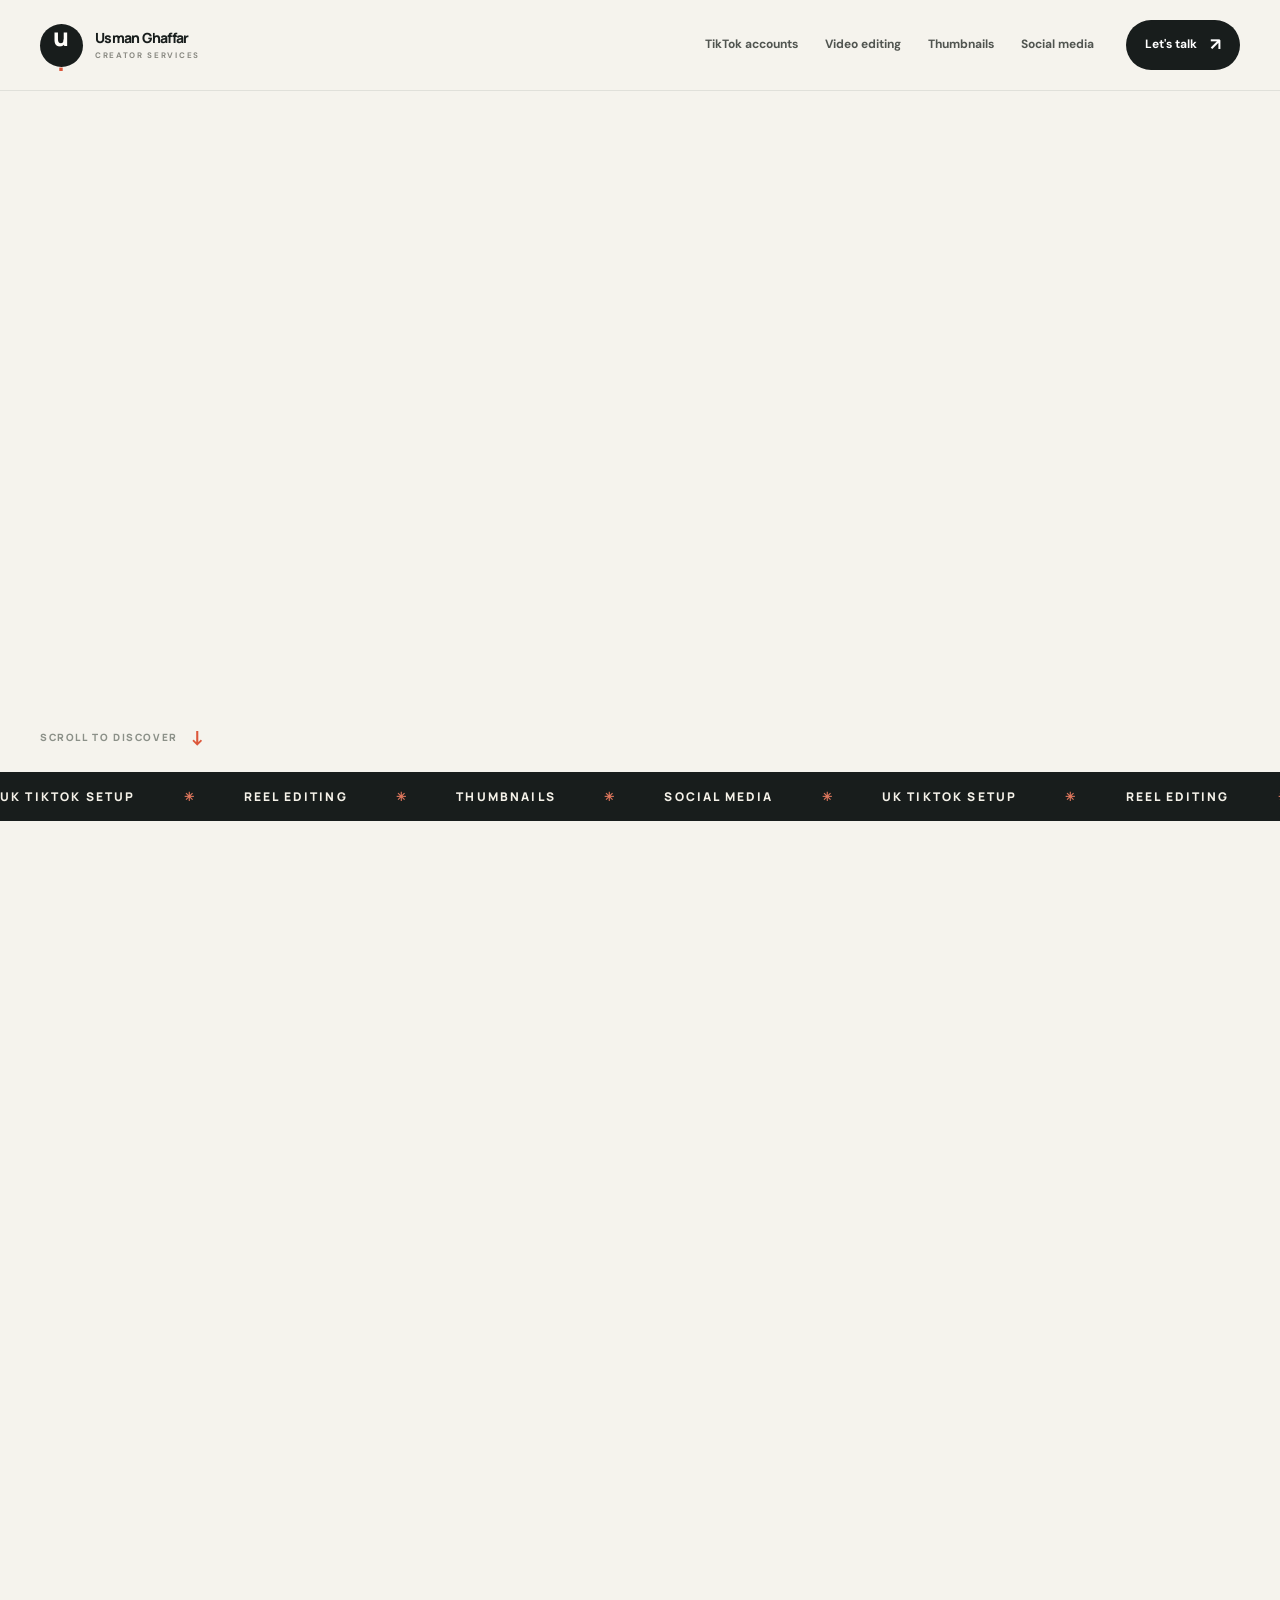
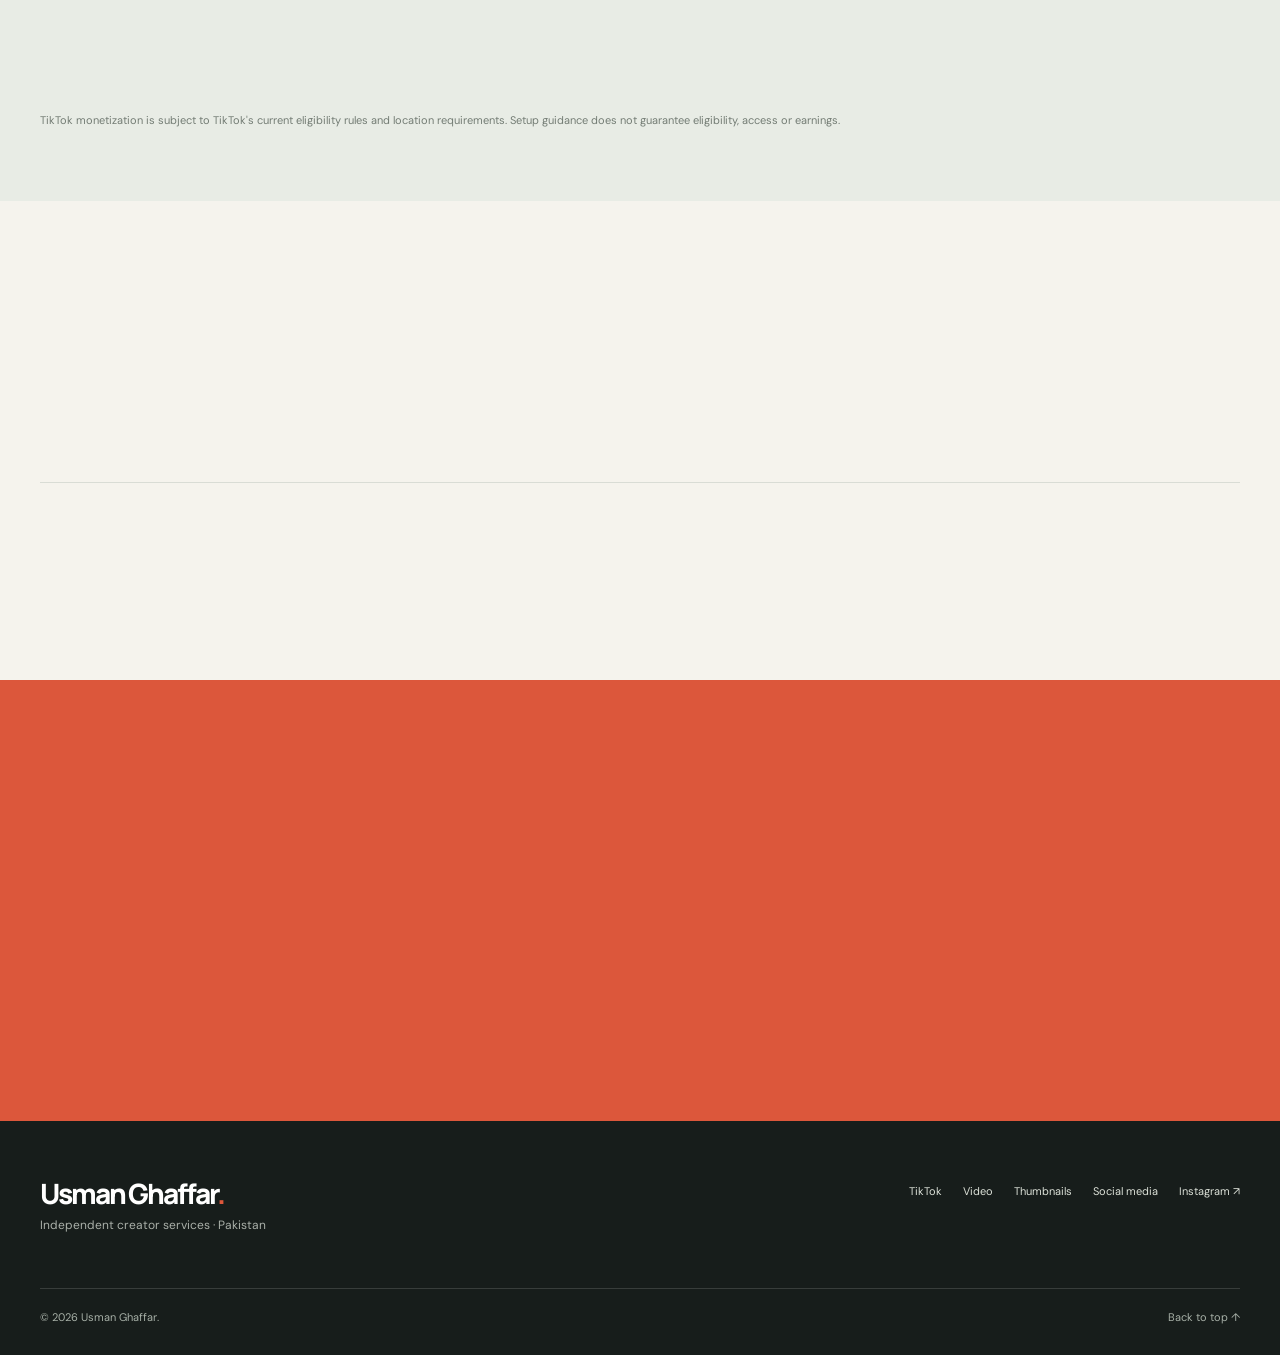
==== commit 5e577000: "Add files via upload" ====
--- a/index.html
+++ b/index.html
@@ -1,9 +1,92 @@
-<!DOCTYPE html>
-<html lang="en-PK"><head><meta charset="utf-8"/><meta content="width=device-width,initial-scale=1" name="viewport"/><title>UK TikTok Account Setup Pakistan | Monetization Guidance &amp; Video Editing – Usman Ghaffar</title><meta content="UK TikTok account setup help PKR 2,500 or with monetization guidance PKR 4,000. Reel editing PKR 1,000, or PKR 500 per reel on a 30-day plan. Thumbnails from PKR 200 on monthly plans." name="description"/><meta content="Usman Ghaffar" name="author"/><meta content="index,follow,max-image-preview:large" name="robots"/><meta content="google960a1017d7195455" name="google-site-verification"/><link href="https://usmanghaffarservices.vercel.app/" rel="canonical"/><link href="/favicon.ico" rel="icon" sizes="any"/><link href="/favicon-192x192.png" rel="icon" sizes="192x192" type="image/png"/><link href="/apple-touch-icon.png" rel="apple-touch-icon"/><meta content="#0c101d" name="theme-color"/><meta content="website" property="og:type"/><meta content="Usman Ghaffar Creator Services" property="og:site_name"/><meta content="en_PK" property="og:locale"/><meta content="https://usmanghaffarservices.vercel.app/" property="og:url"/><meta content="UK TikTok Account Setup Pakistan | Monetization Guidance &amp; Video Editing – Usman Ghaffar" property="og:title"/><meta content="UK TikTok account setup help PKR 2,500 or with monetization guidance PKR 4,000. Reel editing PKR 1,000, or PKR 500 per reel on a 30-day plan. Thumbnails from PKR 200 on monthly plans." property="og:description"/><meta content="https://usmanghaffarservices.vercel.app/assets/og-image.jpg" property="og:image"/><meta content="summary_large_image" name="twitter:card"/><meta content="UK TikTok Account Setup Pakistan | Monetization Guidance &amp; Video Editing – Usman Ghaffar" name="twitter:title"/><meta content="UK TikTok account setup help PKR 2,500 or with monetization guidance PKR 4,000. Reel editing PKR 1,000, or PKR 500 per reel on a 30-day plan. Thumbnails from PKR 200 on monthly plans." name="twitter:description"/><meta content="https://usmanghaffarservices.vercel.app/assets/og-image.jpg" name="twitter:image"/><link href="https://fonts.googleapis.com" rel="preconnect"/><link crossorigin="" href="https://fonts.gstatic.com" rel="preconnect"/><link href="https://fonts.googleapis.com/css2?family=DM+Sans:wght@400;500;600;700;800&amp;family=Manrope:wght@400;500;600;700;800&amp;display=swap" rel="stylesheet"/><link href="/styles.css" rel="stylesheet"/><script type="application/ld+json">{"@context":"https://schema.org","@graph":[{"@type":"WebSite","@id":"https://usmanghaffarservices.vercel.app/#website","name":"Usman Ghaffar | TikTok Creator Services","url":"https://usmanghaffarservices.vercel.app/"},{"@type":"Person","@id":"https://usmanghaffarservices.vercel.app/#usman","name":"Usman Ghaffar","url":"https://usmanghaffarservices.vercel.app/","jobTitle":"TikTok Account Setup & Content Editing Specialist","sameAs":["https://www.instagram.com/usmanghaffar33","https://www.tiktok.com/@mr.graphics6"]},{"@type":"ProfessionalService","@id":"https://usmanghaffarservices.vercel.app/#business","name":"Usman Ghaffar Creator Services","url":"https://usmanghaffarservices.vercel.app/","description":"UK TikTok account setup assistance, monetization guidance, short-form video editing and thumbnail services from Pakistan.","telephone":"+923419337117","email":"ghaffarusman967@gmail.com","address":{"@type":"PostalAddress","addressLocality":"Vehari","addressRegion":"Punjab","addressCountry":"PK"},"founder":{"@id":"https://usmanghaffarservices.vercel.app/#usman"},"areaServed":[{"@type":"Country","name":"Pakistan"}],"hasOfferCatalog":{"@type":"OfferCatalog","name":"Creator services","itemListElement":[{"@type":"Offer","name":"UK TikTok account setup assistance","price":"2500","priceCurrency":"PKR"},{"@type":"Offer","name":"UK TikTok setup with monetization guidance","price":"4000","priceCurrency":"PKR"},{"@type":"Offer","name":"Single short-form reel editing, up to 60 seconds","price":"1000","priceCurrency":"PKR","description":"One edited reel up to 60 seconds; complex requests quoted separately."},{"@type":"Offer","name":"30-day reel editing plan, per reel","price":"500","priceCurrency":"PKR","description":"50% off the standard PKR 1,000 reel. Per edited reel with an agreed 30-day recurring package; quantity and overall plan cost confirmed separately."},{"@type":"Offer","name":"Single custom thumbnail","price":"400","priceCurrency":"PKR"},{"@type":"Offer","name":"30-day thumbnail design plan, per thumbnail","price":"200","priceCurrency":"PKR","description":"50% off the standard PKR 400 thumbnail; per thumbnail within an agreed 30-day plan."},{"@type":"Service","name":"Social media management","description":"Custom-quoted social media content planning, reels, branded social posts, advertisement creative design and optional publishing coordination."}]}},{"@type":"WebPage","@id":"https://usmanghaffarservices.vercel.app/#webpage","url":"https://usmanghaffarservices.vercel.app/","name":"UK TikTok Account Setup Pakistan | Monetization Guidance & Video Editing – Usman Ghaffar","description":"UK TikTok account creation assistance PKR 2,500; setup plus monetization guidance PKR 4,000. TikTok video editing PKR 500–1,500 and thumbnails PKR 400. Enquire on WhatsApp.","isPartOf":{"@type":"WebSite","@id":"https://usmanghaffarservices.vercel.app/#website","name":"Usman Ghaffar | TikTok Creator Services","url":"https://usmanghaffarservices.vercel.app/"},"about":{"@id":"https://usmanghaffarservices.vercel.app/#business"},"inLanguage":"en-PK"}]}</script></head><body><a class="skip-link" href="#main">Skip to content</a><header class="header"><div class="wrap nav"><a aria-label="Usman Ghaffar home" class="brand" href="/"><span class="brand-icon">UG<span>•</span></span><span class="brand-text">Usman Ghaffar<small>CREATOR SERVICES</small></span></a><nav aria-label="Main navigation" class="nav-links"><a href="/">Home</a><a href="/uk-tiktok-account/">UK TikTok</a><a href="/video-editing/">Video editing</a><a href="/thumbnails/">Thumbnails</a><a href="/social-media-management/">Social media</a></nav><a class="nav-cta" href="https://wa.me/923419337117?text=Hi%20Usman%2C%20I%20would%20like%20to%20ask%20about%20your%20creator%20services." rel="noopener noreferrer" target="_blank">Let’s talk <span aria-hidden="true">↗</span></a></div></header><main id="main"><section class="hero"><div class="wrap hero-layout"><div class="hero-copy"><span class="eyebrow"><span class="live-dot"></span> UK TIKTOK • CONTENT • GROWTH</span><h1>Build your TikTok presence.<br/><span class="gradient-text">Create with confidence.</span></h1><p class="lead">UK TikTok account creation help and monetization guidance, plus short-form reel editing, thumbnails, ad creatives and social media content support — with clear single-order and 30-day pricing.</p><div class="hero-ctas"><a class="btn btn-main" href="https://wa.me/923419337117?text=Hi%20Usman%2C%20I%20want%20the%20UK%20TikTok%20account%20creation%20package%20for%20PKR%202%2C500.%20Please%20share%20the%20process%20and%20requirements." rel="noopener noreferrer" target="_blank">Explore UK TikTok packages <span aria-hidden="true">↗</span></a><a class="btn btn-outline" href="#services">Browse services <span aria-hidden="true">↓</span></a></div><div class="micro-copy"><span>✓ Clear PKR pricing</span><span>✓ One-to-one enquiries</span><span>✓ Practical creator guidance</span></div></div><div class="hero-visual"><div class="visual-orbit orbit-one"></div><div class="visual-orbit orbit-two"></div><div class="portrait-holder"><img alt="Usman Ghaffar, TikTok account setup and creative content services" fetchpriority="high" height="956" src="/assets/hero/portrait.jpg" width="600"/></div><div class="float-tag tag-top"><span class="tag-icon">▶</span><span><strong>Creator services</strong><small>Account setup + content</small></span></div><div class="float-tag tag-bottom"><span class="tag-icon violet">↗</span><span><strong>Starts at PKR 400</strong><small>Transparent packages</small></span></div></div></div></section>
-<section class="trust-strip"><div class="wrap trust-grid"><div><strong>01</strong><span>Start your TikTok journey</span></div><div><strong>02</strong><span>Learn the monetization rules</span></div><div><strong>03</strong><span>Publish better content</span></div></div></section>
-<section class="section" id="services"><div class="wrap"><div class="section-heading"><div class="eyebrow">WHAT I OFFER</div><h2>Services made for creators.</h2><p>Choose one focused service or combine account guidance with content editing for your next project.</p></div><div class="service-grid"><article class="service-card featured"><div class="card-symbol">♪</div><span class="pill">MOST REQUESTED</span><h3>UK TikTok account setup</h3><p>Guidance through account creation, profile basics and a practical getting-started checklist.</p><div class="card-price">PKR 2,500 <small>/ setup</small></div><a class="text-link" href="/uk-tiktok-account/">View both packages <span aria-hidden="true">↗</span></a></article><article class="service-card"><div class="card-symbol">◎</div><h3>Monetization guidance</h3><p>Understand Creator Rewards eligibility, content requirements and where to check your official account status.</p><div class="card-price">PKR 4,000 <small>/ combined package</small></div><a class="text-link" href="/uk-tiktok-account/#packages">Explore combined package <span aria-hidden="true">↗</span></a></article><article class="service-card"><div class="card-symbol">▣</div><h3>Short-form video editing</h3><p>One edited reel up to 60 seconds for PKR 1,000, or PKR 500 per reel with an agreed 30-day recurring plan.</p><div class="card-price">PKR 1,000 <small>/ single reel</small></div><a class="text-link" href="/video-editing/">See video editing <span aria-hidden="true">↗</span></a></article><article class="service-card"><div class="card-symbol">✦</div><h3>Creative thumbnails</h3><p>Branded, mobile-friendly thumbnails at PKR 400 each, or PKR 200 per thumbnail with a 30-day plan.</p><div class="card-price">PKR 400 <small>/ single thumbnail</small></div><a class="text-link" href="/thumbnails/">See thumbnail service <span aria-hidden="true">↗</span></a></article><article class="service-card"><div class="card-symbol">▤</div><h3>Social media management</h3><p>Reel editing, content calendars, branded posts, promotion creatives and optional publishing support for your business or creator account.</p><div class="card-price">Custom quote <small>/ monthly scope</small></div><a class="text-link" href="/social-media-management/">Explore management services <span aria-hidden="true">↗</span></a></article></div></div></section>
-<section class="section tinted" id="packages"><div class="wrap"><div class="section-heading"><div class="eyebrow">UK TIKTOK ACCOUNT PACKAGES</div><h2>Two clear ways to get started.</h2><p>Account assistance only, or add monetization education and setup guidance. No misleading earning promises.</p></div><div class="pricing-grid"><article class="price-card"><div class="price-head"><div><span class="eyebrow">PACKAGE 01</span><h3>Account Creation</h3></div><div class="price">2,500 <small>PKR</small></div></div><p>For creators who want help with initial setup and getting their profile ready.</p><ul class="check-list"><li>Guided UK TikTok account creation process</li><li>Username, profile and security basics</li><li>Account settings walkthrough</li><li>Getting-started checklist</li></ul><a class="btn btn-main" href="https://wa.me/923419337117?text=Hi%20Usman%2C%20I%20want%20the%20UK%20TikTok%20account%20creation%20package%20for%20PKR%202%2C500.%20Please%20share%20the%20process%20and%20requirements." rel="noopener noreferrer" target="_blank">Ask about account setup <span aria-hidden="true">↗</span></a></article><article class="price-card premium"><div class="recommend">MORE GUIDANCE INCLUDED</div><div class="price-head"><div><span class="eyebrow">PACKAGE 02</span><h3>Setup + Monetization Guide</h3></div><div class="price">4,000 <small>PKR</small></div></div><p>Everything in Package 01, plus a practical orientation to creator monetization.</p><ul class="check-list"><li>Everything in the account creation package</li><li>Creator Rewards eligibility walkthrough</li><li>Content quality and originality guidance</li><li>TikTok Studio and analytics orientation</li><li>Application-readiness checklist where eligible</li></ul><a class="btn btn-main" href="https://wa.me/923419337117?text=Hi%20Usman%2C%20I%20want%20the%20UK%20TikTok%20account%20setup%20%2B%20monetization%20guidance%20package%20for%20PKR%204%2C000.%20Please%20share%20details." rel="noopener noreferrer" target="_blank">Ask about monetization package <span aria-hidden="true">↗</span></a><p class="fine-print">Guidance only. Monetization, region access, approval and earnings are never guaranteed.</p></article></div></div></section><section class="section" id="creator-deals"><div class="wrap"><div class="section-heading"><div class="eyebrow">SAVE ON CONSISTENT CONTENT</div><h2>One-off projects or a 30-day creator plan.</h2><p>Post regularly and save 50% per edited reel or thumbnail when you choose an agreed 30-day recurring package.</p></div><div class="deal-grid"><article class="deal-card"><span class="pill">REEL EDITING</span><h3>Up to 60-second reels</h3><p>Standalone reel</p><div class="deal-regular">PKR 1,000 <small>/ reel</small></div><p>30-day package price</p><div class="deal-new">PKR 500 <small>/ reel</small></div><span class="discount">50% OFF per reel</span><p>Clean cuts, captions, pacing and delivery suited to your platform. Complex motion graphics are quoted separately.</p><a class="btn btn-main" href="https://wa.me/923419337117?text=Hi%20Usman%2C%20I%20am%20interested%20in%20the%2030-day%20reel%20editing%20plan%20at%20PKR%20500%20per%20reel%20%2850%25%20off%20the%20PKR%201%2C000%20standalone%20rate%29.%20Please%20confirm%20the%20number%20of%20reels%2C%20revisions%2C%20schedule%20and%20full%20cost." rel="noopener noreferrer" target="_blank">Enquire about 30-day reel plan <span aria-hidden="true">↗</span></a></article><article class="deal-card"><span class="pill">THUMBNAIL DESIGN</span><h3>Custom thumbnail covers</h3><p>Standalone thumbnail</p><div class="deal-regular">PKR 400 <small>/ design</small></div><p>30-day package price</p><div class="deal-new">PKR 200 <small>/ design</small></div><span class="discount">50% OFF per thumbnail</span><p>Readable, channel-matched designs for YouTube and social media; brief and revisions agreed in advance.</p><a class="btn btn-main" href="https://wa.me/923419337117?text=Hi%20Usman%2C%20I%20am%20interested%20in%20the%2030-day%20thumbnail%20design%20plan%20at%20PKR%20200%20per%20thumbnail%20%2850%25%20off%20PKR%20400%29.%20Please%20confirm%20deliverables%20and%20total%20cost." rel="noopener noreferrer" target="_blank">Enquire about thumbnail plan <span aria-hidden="true">↗</span></a></article></div><p class="package-disclaimer">30-day plans are billed per completed deliverable, not PKR 500 or PKR 200 for the entire month. Quantity, turnaround, revisions and total cost are agreed before starting. The discount applies only to the agreed recurring plan.</p><div class="cross-sell"><div><strong>Want everything handled together?</strong><p>Ask for a tailored plan combining reels, thumbnails, social posts and promotional ad creatives.</p></div><a class="btn btn-outline" href="/social-media-management/">See social media management ↗</a></div></div></section>
-<section class="section"><div class="wrap split"><div><div class="section-heading"><div class="eyebrow">THE IMPORTANT DIFFERENCE</div><h2>A service, not a shortcut.</h2><p>Monetization depends on TikTok’s own rules, genuine eligibility and the information associated with your account.</p></div><p class="body-copy">A UK-focused account does not automatically qualify someone for UK-only features or the Creator Rewards Program. Your genuine residence, supported location, age, account standing, audience and content can affect what is available. I help explain the setup process and relevant official checks; I do not promise a location change, approvals or income.</p><a class="text-link" href="/uk-tiktok-account/#faq">Read the TikTok account FAQs ↗</a></div><div class="info-panel"><div class="info-line"><span>01</span><div><strong>Understand requirements</strong><p>Check applicable region, age and program criteria.</p></div></div><div class="info-line"><span>02</span><div><strong>Prepare the account</strong><p>Set up the profile and security responsibly.</p></div></div><div class="info-line"><span>03</span><div><strong>Plan original content</strong><p>Prioritize valuable videos, not supposed shortcuts.</p></div></div></div></div></section>
-<section class="section tinted"><div class="wrap"><div class="section-heading"><div class="eyebrow">HOW IT WORKS</div><h2>Simple from first message to delivery.</h2><p>No complicated checkout. Discuss your requirements and get a clear scope before work begins.</p></div><div class="steps"><div><b>01</b><h3>Tell me your goal</h3><p>Choose account assistance, editing or a thumbnail and share what you need.</p></div><div><b>02</b><h3>Confirm the details</h3><p>We agree on deliverables, account requirements and any complexity-based editing price.</p></div><div><b>03</b><h3>Get your service</h3><p>Receive the agreed help or creative files, with explanations where relevant.</p></div></div></div></section>
-<section class="section"><div class="wrap"><div class="section-heading"><div class="eyebrow">COMMON QUESTIONS</div><h2>Answers before you order.</h2><p>Quick explanations of pricing, eligibility and creative services.</p></div> <div class="faq"><details><summary>How much does UK TikTok account creation assistance cost?<span aria-hidden="true">+</span></summary><div class="faq-answer">The account creation assistance package is PKR 2,500. The combined setup and monetization guidance package is PKR 4,000.</div></details><details><summary>Does a UK TikTok account guarantee monetization?<span aria-hidden="true">+</span></summary><div class="faq-answer">No. TikTok controls program availability, residence and identity requirements, eligibility, approvals and earnings. Paying for setup guidance does not change those requirements.</div></details><details><summary>How much do you charge to edit a TikTok video?<span aria-hidden="true">+</span></summary><div class="faq-answer">A single reel up to 60 seconds is PKR 1,000 for a standard edit. Under an agreed 30-day recurring plan, it is PKR 500 per reel (50% off). More complex edits are quoted separately. The monthly offer is per reel, not the total monthly fee.</div></details><details><summary>What is the price for a thumbnail?<span aria-hidden="true">+</span></summary><div class="faq-answer">One custom thumbnail is PKR 400. On an agreed 30-day recurring plan, it is PKR 200 per thumbnail (50% off). The full package cost depends on the number of designs agreed.</div></details><details><summary>How do I order?<span aria-hidden="true">+</span></summary><div class="faq-answer">Use any WhatsApp enquiry button and explain your requirements. I will confirm the scope before proceeding.</div></details><details><summary>Can you manage my social media content too?<span aria-hidden="true">+</span></summary><div class="faq-answer">Yes. I offer custom monthly content plans that may include reel editing, thumbnails, branded posts, ad creative designs, content calendars and publishing coordination. Monthly pricing depends on the agreed scope.</div></details></div></div></section>
-<section class="cta-section"><div class="wrap cta-inner"><div><span class="eyebrow">READY WHEN YOU ARE</span><h2>Make your next creator move count.</h2><p>Ask about UK TikTok setup, monetization guidance or content editing.</p></div><a class="btn btn-main" href="https://wa.me/923419337117?text=Hi%20Usman%2C%20I%20found%20your%20website%20and%20would%20like%20to%20discuss%20creator%20services." rel="noopener noreferrer" target="_blank">Chat on WhatsApp <span aria-hidden="true">↗</span></a></div></section></main><footer class="footer"><div class="wrap footer-inner"><div><strong>Usman Ghaffar.</strong><p>UK TikTok account guidance and creator content services from Pakistan.</p></div><div class="footer-links"><a href="/">Home</a><a href="/uk-tiktok-account/">UK TikTok</a><a href="/video-editing/">Video editing</a><a href="/thumbnails/">Thumbnails</a><a href="mailto:ghaffarusman967@gmail.com">Email</a><a href="/social-media-management/">Social media management</a></div><p class="copyright">© 2026 Usman Ghaffar. Independent service provider; not affiliated with TikTok.</p></div></footer></body></html>+<!doctype html>
+<html lang="en-PK">
+<head>
+  <meta charset="utf-8">
+  <meta name="viewport" content="width=device-width, initial-scale=1">
+  <meta name="theme-color" content="#f5f3ed">
+  <meta name="robots" content="index,follow,max-image-preview:large">
+  <meta name="google-site-verification" content="google960a1017d7195455">
+  <meta name="author" content="Usman Ghaffar">
+  <title>UK TikTok Account Setup &amp; Content Creator Services | Usman Ghaffar</title>
+  <meta name="description" content="UK TikTok account setup assistance in Pakistan from PKR 2,500, monetization guidance, reels editing, thumbnails and social media content services. Contact Usman Ghaffar.">
+  <link rel="canonical" href="https://usmanghaffarservices.vercel.app/">
+  <meta property="og:type" content="website">
+  <meta property="og:site_name" content="Usman Ghaffar | Creator Services">
+  <meta property="og:title" content="UK TikTok Account Setup &amp; Creator Services — Usman Ghaffar">
+  <meta property="og:description" content="UK TikTok setup, monetization guidance, video editing, thumbnails and social content. Clear prices. Personal service.">
+  <meta property="og:url" content="https://usmanghaffarservices.vercel.app/">
+  <meta property="og:image" content="https://usmanghaffarservices.vercel.app/assets/hero/portrait.jpg">
+  <meta name="twitter:card" content="summary_large_image">
+  <link rel="icon" href="/favicon.ico" sizes="any">
+  <link rel="preconnect" href="https://fonts.googleapis.com">
+  <link rel="preconnect" href="https://fonts.gstatic.com" crossorigin>
+  <link href="https://fonts.googleapis.com/css2?family=DM+Sans:wght@400;500;600;700&family=Manrope:wght@400;500;600;700;800&family=Instrument+Serif:ital@0;1&display=swap" rel="stylesheet">
+  <link rel="preload" as="image" href="/assets/hero/portrait.jpg">
+  <link rel="stylesheet" href="/styles.css">
+  <script type="application/ld+json">
+  {"@context":"https://schema.org","@graph":[
+    {"@type":"WebSite","@id":"https://usmanghaffarservices.vercel.app/#website","name":"Usman Ghaffar Creator Services","url":"https://usmanghaffarservices.vercel.app/"},
+    {"@type":"Person","@id":"https://usmanghaffarservices.vercel.app/#person","name":"Usman Ghaffar","url":"https://usmanghaffarservices.vercel.app/","jobTitle":"UK TikTok Account Setup and Creator Services","sameAs":["https://www.instagram.com/usmanghaffar33","https://www.tiktok.com/@mr.graphics6"]},
+    {"@type":"ProfessionalService","@id":"https://usmanghaffarservices.vercel.app/#business","name":"Usman Ghaffar Creator Services","url":"https://usmanghaffarservices.vercel.app/","telephone":"+923419337117","email":"ghaffarusman967@gmail.com","founder":{"@id":"https://usmanghaffarservices.vercel.app/#person"},"address":{"@type":"PostalAddress","addressLocality":"Vehari","addressRegion":"Punjab","addressCountry":"PK"},"areaServed":{"@type":"Country","name":"Pakistan"},"hasOfferCatalog":{"@type":"OfferCatalog","name":"Creator services","itemListElement":[{"@type":"Offer","name":"UK TikTok account setup assistance","price":"2500","priceCurrency":"PKR"},{"@type":"Offer","name":"UK TikTok setup and monetization guidance","price":"4000","priceCurrency":"PKR"},{"@type":"Offer","name":"Single short-form reel editing up to 60 seconds","price":"1000","priceCurrency":"PKR"},{"@type":"Offer","name":"Reel editing per item with agreed 30-day plan","price":"500","priceCurrency":"PKR"},{"@type":"Offer","name":"Single thumbnail design","price":"400","priceCurrency":"PKR"},{"@type":"Offer","name":"Thumbnail design per item with agreed 30-day plan","price":"200","priceCurrency":"PKR"}]}}
+  ]}
+  </script>
+  <script>document.documentElement.classList.add("js");</script>
+  <script src="/studio.js" defer></script>
+</head>
+<body>
+  <a class="skip-link" href="#main">Skip to content</a>
+  <div class="reading-progress" aria-hidden="true"></div>
+  <header class="site-header" id="top">
+    <div class="shell header-inner">
+      <a class="brand" href="#top" aria-label="Usman Ghaffar, back to top"><span class="brand-symbol" aria-hidden="true">u<span>.</span></span><span class="brand-wordmark">usman ghaffar <small>CREATOR SERVICES</small></span></a>
+      <nav class="desktop-nav" aria-label="Main navigation">
+        <a href="#tiktok">TikTok accounts</a>
+        <a href="#video">Video editing</a>
+        <a href="#thumbnails">Thumbnails</a>
+        <a href="#management">Social media</a>
+      </nav>
+      <a class="header-contact" href="https://wa.me/923419337117?text=Hi%20Usman%2C%20I%20found%20your%20website%20and%20would%20like%20to%20discuss%20a%20service." target="_blank" rel="noopener noreferrer">Let's talk <span aria-hidden="true">↗</span></a>
+      <button class="menu-button" type="button" aria-expanded="false" aria-controls="mobile-menu" aria-label="Open navigation"><span></span><span></span></button>
+    </div>
+    <nav class="mobile-menu" id="mobile-menu" aria-label="Mobile navigation" hidden>
+      <a href="#tiktok">TikTok accounts</a><a href="#video">Video editing</a><a href="#thumbnails">Thumbnails</a><a href="#management">Social media</a><a href="#contact">Get in touch</a>
+    </nav>
+  </header>
+  <main id="main">
+    <section class="hero shell" aria-labelledby="hero-title">
+      <div class="hero-copy reveal">
+        <div class="eyebrow"><span class="mini-square" aria-hidden="true"></span> INDEPENDENT CREATOR SERVICES · PAKISTAN</div>
+        <h1 id="hero-title">Your ideas.<br>Made <em>possible.</em></h1>
+        <p class="hero-lead">UK TikTok account setup, sharper videos and content that looks the part. One person to make it easier.</p>
+        <div class="hero-buttons"><a class="btn btn-dark" href="#services">Explore services <span aria-hidden="true">↗</span></a><a class="text-link" href="#contact">Start a conversation <span aria-hidden="true">↗</span></a></div>
+        <div class="hero-caption"><span class="caption-line"></span> UK TikTok setup from <strong>PKR 2,500</strong></div>
+      </div>
+      <div class="hero-media reveal" aria-label="Portrait of Usman Ghaffar">
+        <div class="hero-photo-wrap"><img class="hero-photo" src="/assets/hero/portrait.jpg" width="942" height="1254" alt="Usman Ghaffar seated in a professional studio" fetchpriority="high"></div>
+        <div class="hero-photo-index" aria-hidden="true">01 / CREATOR STUDIO</div>
+        <div class="hero-stamp" aria-hidden="true"><span>CREATIVE</span><strong>UG.</strong><span>INDEPENDENT</span></div>
+      </div>
+      <div class="hero-bottom" aria-hidden="true"><span>SCROLL TO DISCOVER</span><span class="down-mark">↓</span></div>
+    </section>
+    <div class="service-ticker" aria-hidden="true"><div class="ticker-track">UK TIKTOK SETUP <span>✳</span> REEL EDITING <span>✳</span> THUMBNAILS <span>✳</span> SOCIAL MEDIA <span>✳</span> UK TIKTOK SETUP <span>✳</span> REEL EDITING <span>✳</span> THUMBNAILS <span>✳</span> SOCIAL MEDIA <span>✳</span></div></div>
+    <section class="services shell" id="services" aria-labelledby="services-title">
+      <div class="section-heading reveal"><div><span class="eyebrow">01 / THE SERVICES</span><h2 id="services-title">What can we <em>create?</em></h2></div><p>Four focused services. No unnecessary extras. Pick what works for you.</p></div>
+      <div class="services-layout">
+        <article class="service-panel service-primary reveal" id="tiktok"><a href="#packages" class="service-picture"><img src="/assets/visuals/tiktok-studio.svg" alt="Illustrated smartphone showing a UK-themed TikTok creator account interface" width="760" height="600" loading="lazy"><span class="image-link" aria-hidden="true">↗</span></a><div class="service-details"><div class="service-number">01 / MOST REQUESTED</div><h3>UK TikTok<br>account services.</h3><p>Account setup assistance and monetization guidance, explained simply.</p><div class="service-bottom"><span>From <strong>PKR 2,500</strong></span><a class="under-link" href="#packages">See packages <span aria-hidden="true">↗</span></a></div></div></article>
+        <article class="service-panel service-secondary reveal" id="video"><a href="#packages" class="service-picture"><img src="/assets/visuals/editing-studio.svg" alt="Illustration of short-form video editing clips and timeline" width="760" height="600" loading="lazy"><span class="image-link" aria-hidden="true">↗</span></a><div class="service-details"><div class="service-number">02 / MAKE IT WATCHABLE</div><h3>Short-form<br>video editing.</h3><p>Reels, TikToks and Shorts with pacing, captions and polish.</p><div class="service-bottom"><span><strong>PKR 1,000</strong> / reel</span><a class="under-link" href="#packages">View rates <span aria-hidden="true">↗</span></a></div></div></article>
+        <article class="service-panel service-secondary reveal" id="thumbnails"><a href="#packages" class="service-picture"><img src="/assets/visuals/thumbnail-studio.svg" alt="Illustrated examples of creative thumbnails and social media cover layouts" width="760" height="600" loading="lazy"><span class="image-link" aria-hidden="true">↗</span></a><div class="service-details"><div class="service-number">03 / FIRST IMPRESSIONS</div><h3>Thumbnails &<br>creative covers.</h3><p>Clean, attention-grabbing thumbnails made for your content.</p><div class="service-bottom"><span><strong>PKR 400</strong> / thumbnail</span><a class="under-link" href="#packages">View rates <span aria-hidden="true">↗</span></a></div></div></article>
+        <article class="service-panel service-primary reveal" id="management"><a href="#contact" class="service-picture"><img src="/assets/visuals/social-studio.svg" alt="Illustrated social media content calendar with posts, ads and reel creative" width="760" height="600" loading="lazy"><span class="image-link" aria-hidden="true">↗</span></a><div class="service-details"><div class="service-number">04 / STAY CONSISTENT</div><h3>Social media,<br>sorted.</h3><p>Reels, promotional creatives, post designs and content planning.</p><div class="service-bottom"><span><strong>Custom monthly quote</strong></span><a class="under-link" href="#contact">Discuss a plan <span aria-hidden="true">↗</span></a></div></div></article>
+      </div>
+    </section>
+    <section class="rates" id="packages" aria-labelledby="rates-title"><div class="shell rates-inner"><div class="rates-intro reveal"><span class="eyebrow">02 / CLEAR PRICING</span><h2 id="rates-title">Good work.<br><em>Fair prices.</em></h2><p>Start small or save with a recurring 30-day content plan.</p><div class="rates-detail">For 30-day plans, rates are <strong>per delivered item</strong>, not the total monthly fee. Quantities are agreed before work begins.</div></div><div class="rate-list reveal">
+      <div class="rate-row rate-row-highlight"><div><span class="rate-index">01</span><h3>UK TikTok account setup</h3><p>Account setup assistance</p></div><div class="rate-right"><strong>PKR 2,500</strong><a href="https://wa.me/923419337117?text=Hi%20Usman%2C%20I%20want%20UK%20TikTok%20account%20setup%20assistance%20for%20PKR%202%2C500." target="_blank" rel="noopener noreferrer" aria-label="Enquire about UK TikTok account setup">↗</a></div></div>
+      <div class="rate-row"><div><span class="rate-index">02</span><h3>Setup + monetization guidance</h3><p>Account assistance, eligibility and setup walkthrough</p></div><div class="rate-right"><strong>PKR 4,000</strong><a href="https://wa.me/923419337117?text=Hi%20Usman%2C%20I%20want%20the%20PKR%204%2C000%20UK%20TikTok%20setup%20and%20monetization%20guidance%20package." target="_blank" rel="noopener noreferrer" aria-label="Enquire about TikTok monetization guidance">↗</a></div></div>
+      <div class="rate-row"><div><span class="rate-index">03</span><h3>Reel editing <span class="rate-tag">50% OFF 30-DAY PLAN</span></h3><p>Up to 60 seconds · Single PKR 1,000 / 30-day plan PKR 500 per reel</p></div><div class="rate-right"><strong>from PKR 500<span>/reel</span></strong><a href="https://wa.me/923419337117?text=Hi%20Usman%2C%20please%20share%20details%20for%20reel%20editing%20at%20PKR%201%2C000%20single%20or%20PKR%20500%20per%20reel%20on%20a%2030-day%20plan." target="_blank" rel="noopener noreferrer" aria-label="Enquire about reel editing">↗</a></div></div>
+      <div class="rate-row"><div><span class="rate-index">04</span><h3>Thumbnail design <span class="rate-tag">50% OFF 30-DAY PLAN</span></h3><p>Single PKR 400 / 30-day plan PKR 200 per design</p></div><div class="rate-right"><strong>from PKR 200<span>/design</span></strong><a href="https://wa.me/923419337117?text=Hi%20Usman%2C%20please%20share%20details%20for%20thumbnail%20design%20at%20PKR%20400%20single%20or%20PKR%20200%20per%20design%20on%20a%2030-day%20plan." target="_blank" rel="noopener noreferrer" aria-label="Enquire about thumbnail design">↗</a></div></div>
+    </div></div><div class="shell pricing-note">TikTok monetization is subject to TikTok's current eligibility rules and location requirements. Setup guidance does not guarantee eligibility, access or earnings.</div></section>
+    <section class="approach shell" aria-labelledby="approach-title"><div class="section-heading reveal"><div><span class="eyebrow">03 / THE PROCESS</span><h2 id="approach-title">Simple from <em>hello.</em></h2></div><p>No complicated forms. Tell me what you need, agree the scope and get started.</p></div><div class="steps"><div class="step reveal"><span>01</span><div><h3>Tell me your idea.</h3><p>Message me with your requirements.</p></div></div><div class="step reveal"><span>02</span><div><h3>Get a clear quote.</h3><p>We agree deliverables, timing and price.</p></div></div><div class="step reveal"><span>03</span><div><h3>Let's make it happen.</h3><p>I handle the agreed work and next steps.</p></div></div></div></section>
+    <section class="contact-section" id="contact" aria-labelledby="contact-title"><div class="shell contact-inner reveal"><div><span class="eyebrow">04 / YOUR NEXT MOVE</span><h2 id="contact-title">Have something<br>in <em>mind?</em></h2><p>One message is a good place to start.</p></div><div class="contact-action"><a class="btn btn-cream" href="https://wa.me/923419337117?text=Hi%20Usman%2C%20I%20found%20your%20website.%20I%27d%20like%20to%20discuss%20a%20service." target="_blank" rel="noopener noreferrer">Let's talk on WhatsApp <span aria-hidden="true">↗</span></a><a class="contact-email" href="mailto:ghaffarusman967@gmail.com">ghaffarusman967@gmail.com</a></div><span class="contact-deco" aria-hidden="true">✳</span></div></section>
+  </main>
+  <footer class="footer"><div class="shell footer-top"><div><a href="#top" class="footer-name">Usman Ghaffar<span>.</span></a><p>Independent creator services · Pakistan</p></div><div class="footer-links"><a href="#tiktok">TikTok</a><a href="#video">Video</a><a href="#thumbnails">Thumbnails</a><a href="#management">Social media</a><a href="https://www.instagram.com/usmanghaffar33" target="_blank" rel="noopener noreferrer">Instagram ↗</a></div></div><div class="shell footer-bottom"><span>© <span id="year">2026</span> Usman Ghaffar.</span><a href="#top">Back to top ↑</a></div></footer>
+</body>
+</html>
--- a/styles.css
+++ b/styles.css
@@ -1,6 +1 @@
-/* Usman Ghaffar Creator Services — lightweight, responsive site */
-:root{--ink:#f8f9ff;--muted:#a7afc7;--bg:#0b0e18;--surface:#131827;--surface2:#1a2032;--line:rgba(255,255,255,.105);--pink:#fa4c98;--violet:#9c7afe;--cyan:#68e3ef;--width:1160px}
-*{box-sizing:border-box}html{scroll-behavior:smooth}body{margin:0;background:var(--bg);color:var(--ink);font:400 16px/1.65 'DM Sans',sans-serif;-webkit-font-smoothing:antialiased}body:before{content:'';position:absolute;top:0;left:0;right:0;height:680px;background:radial-gradient(ellipse at 76% 38%,rgba(127,59,185,.23),transparent 48%),radial-gradient(ellipse at 12% 12%,rgba(40,49,117,.21),transparent 43%);z-index:-1;pointer-events:none}h1,h2,h3,p{margin-top:0}h1,h2,h3{font-family:'Manrope','DM Sans',sans-serif;line-height:1.13;letter-spacing:-.046em}h1{font-size:clamp(2.75rem,5.45vw,5.3rem);font-weight:800}h2{font-size:clamp(2.1rem,3.7vw,3.35rem)}h3{font-size:1.3rem}a{color:inherit;text-decoration:none}a:focus-visible,button:focus-visible,summary:focus-visible{outline:3px solid var(--cyan);outline-offset:4px;border-radius:7px}img{max-width:100%;display:block}.wrap{width:min(var(--width),calc(100% - 48px));margin:auto}.skip-link{position:absolute;top:-100px;left:15px;background:#fff;color:#101322;padding:12px;z-index:50}.skip-link:focus{top:10px}.header{position:sticky;top:0;z-index:30;background:rgba(11,14,24,.86);backdrop-filter:blur(18px);border-bottom:1px solid var(--line)}.nav{min-height:80px;display:flex;align-items:center;gap:24px;justify-content:space-between}.brand{display:flex;align-items:center;gap:11px;white-space:nowrap}.brand-icon{display:grid;place-items:center;position:relative;font-family:Manrope,sans-serif;font-size:23px;font-weight:800;letter-spacing:-.12em;width:42px;height:42px;border-radius:12px;background:linear-gradient(130deg,#874ef6,#f74396)}.brand-icon span{color:#fff;font-size:25px;letter-spacing:0}.brand-text{font:800 16px/1.1 Manrope,sans-serif;letter-spacing:-.03em}.brand-text small{display:block;margin-top:6px;color:var(--muted);font-size:9px;letter-spacing:.17em}.nav-links{display:flex;align-items:center;gap:25px;font-size:13px;font-weight:700;color:#c3cadf}.nav-links a:hover,.footer a:hover,.text-link:hover{color:var(--pink)}.nav-cta{padding:11px 19px;border-radius:999px;border:1px solid rgba(250,76,152,.65);font-size:13px;font-weight:800}.nav-cta span,.btn span{margin-left:8px}.nav-cta:hover{background:var(--pink)}.hero{overflow:hidden}.hero-layout{min-height:640px;display:grid;grid-template-columns:1.18fr .82fr;align-items:center;gap:35px;padding:65px 0 35px}.eyebrow{display:inline-flex;gap:10px;align-items:center;color:#d3b9ff;font-weight:800;font-size:12px;letter-spacing:.15em;text-transform:uppercase;margin-bottom:24px}.live-dot{height:8px;width:8px;border-radius:50%;background:var(--pink);box-shadow:0 0 14px var(--pink)}.hero h1{max-width:720px;margin-bottom:25px}.gradient-text{background:linear-gradient(100deg,#b391ff 10%,#fc5fa9 70%,#9aeaf4);-webkit-background-clip:text;background-clip:text;color:transparent}.lead{max-width:650px;color:#b7bfd4;font-size:clamp(1rem,1.65vw,1.16rem);line-height:1.85}.hero-ctas{display:flex;gap:12px;align-items:center;flex-wrap:wrap;margin:30px 0}.btn{display:inline-flex;justify-content:center;align-items:center;min-height:52px;padding:12px 24px;border-radius:12px;font-weight:800;font-size:14px;transition:transform .2s,background .2s;border:1px solid transparent;text-align:center}.btn:hover{transform:translateY(-2px)}.btn-main{background:linear-gradient(105deg,#fd4f96,#9a60f3);color:white;box-shadow:0 12px 40px rgba(209,73,185,.18)}.btn-outline{border-color:rgba(255,255,255,.23);background:rgba(255,255,255,.025)}.btn-outline:hover{background:rgba(255,255,255,.09)}.micro-copy{display:flex;gap:14px 23px;flex-wrap:wrap;font-size:12px;color:#bfc6d8}.hero-visual{position:relative;min-height:520px;align-self:stretch;display:flex;align-items:flex-end;justify-content:center}.visual-orbit{position:absolute;aspect-ratio:1;border-radius:50%;width:96%;left:2%;top:12%;background:radial-gradient(circle,rgba(130,62,190,.36),rgba(87,30,136,.18) 59%,transparent 70%);border:1px solid rgba(178,103,254,.29)}.orbit-two{width:76%;left:12%;top:21%;background:none;border:1px dashed rgba(226,117,245,.23)}.portrait-holder{position:relative;z-index:1;width:min(94%,410px);height:490px;overflow:hidden;border-radius:210px 210px 25px 25px;background:linear-gradient(130deg,#39214c,#121927);box-shadow:0 0 70px rgba(185,61,193,.13)}.portrait-holder img{width:100%;height:100%;object-fit:cover;object-position:center 13%}.float-tag{position:absolute;display:flex;gap:12px;align-items:center;z-index:2;background:rgba(22,26,44,.92);border:1px solid rgba(210,165,255,.35);padding:13px;border-radius:15px;box-shadow:0 16px 32px rgba(0,0,0,.26);backdrop-filter:blur(14px)}.float-tag strong{font-size:13px;display:block;line-height:1.4}.float-tag small{display:block;color:var(--muted);font-size:11px}.tag-icon{width:37px;height:37px;display:grid;place-items:center;border-radius:11px;background:#f74b97}.tag-icon.violet{background:#8253e8}.tag-top{left:0;top:24%}.tag-bottom{right:-8px;bottom:14%}.trust-strip{border-block:1px solid var(--line);background:rgba(255,255,255,.025)}.trust-grid{display:grid;grid-template-columns:repeat(3,1fr)}.trust-grid>div{padding:23px 25px;display:flex;align-items:center;gap:15px;border-right:1px solid var(--line)}.trust-grid>div:first-child{padding-left:0}.trust-grid>div:last-child{border:0}.trust-grid strong{color:#c495ff;font:800 24px Manrope,sans-serif}.trust-grid span{font-size:13px;color:#c4cbe0}.section{padding:100px 0}.tinted{background:#101523;border-block:1px solid rgba(255,255,255,.035)}.section-heading{max-width:730px;margin-bottom:37px}.section-heading .eyebrow{margin-bottom:15px}.section-heading h2{margin-bottom:15px}.section-heading p{color:var(--muted);max-width:640px;line-height:1.85}.service-grid{display:grid;grid-template-columns:repeat(4,minmax(0,1fr));gap:16px}.service-card,.mini-card,.price-card,.info-panel{border:1px solid var(--line);background:linear-gradient(135deg,#1a1e30,#131928);border-radius:20px}.service-card{padding:25px;display:flex;flex-direction:column;min-height:335px}.service-card.featured{border-color:rgba(250,76,152,.6);box-shadow:0 12px 38px rgba(250,76,152,.07)}.card-symbol{font-size:29px;color:#ee80ec;line-height:1;margin-bottom:21px}.pill{align-self:flex-start;color:#ff8fbe;font-size:10px;letter-spacing:.09em;font-weight:800;margin-bottom:8px}.service-card h3{font-size:19px;line-height:1.3;margin-bottom:14px}.service-card p{font-size:13px;line-height:1.8;color:#aab2c8;flex:1}.card-price{font:800 20px Manrope,sans-serif;margin:10px 0 19px;white-space:nowrap}.card-price small{font:500 10px 'DM Sans',sans-serif;color:var(--muted)}.text-link{display:inline-flex;color:#f6a0ca;font-size:13px;font-weight:800;gap:7px}.pricing-grid{display:grid;grid-template-columns:1fr 1fr;gap:22px}.price-card{position:relative;display:flex;flex-direction:column;padding:38px;min-height:490px}.price-card.premium{border-color:rgba(195,113,255,.55);background:linear-gradient(135deg,#24203a,#141927)}.recommend{position:absolute;right:26px;top:-14px;border-radius:100px;background:#a05df2;padding:6px 14px;font-size:10px;font-weight:800;letter-spacing:.08em}.price-head{display:flex;justify-content:space-between;gap:10px;align-items:center}.price-head .eyebrow{margin-bottom:9px}.price-head h3{font-size:23px;max-width:275px}.price{font:800 clamp(25px,3vw,35px) Manrope,sans-serif;white-space:nowrap}.price small{display:block;text-align:right;font:700 11px 'DM Sans',sans-serif;color:#b7c0d6}.price-card>p:not(.fine-print){color:var(--muted);font-size:14px}.check-list{list-style:none;margin:11px 0 27px;padding:0;flex:1}.check-list li{display:flex;gap:10px;margin:10px 0;color:#d4daeb;font-size:14px}.check-list li:before{content:'✓';color:#e76caa;font-weight:800}.fine-print{color:#a8b0c5!important;font-size:12px!important;line-height:1.65!important;margin:17px 0 0}.split{display:grid;grid-template-columns:1fr .88fr;gap:75px;align-items:center}.body-copy{color:#aeb7cd;line-height:1.95;margin-bottom:23px}.info-panel{padding:32px}.info-panel h3{margin-bottom:20px}.info-line{display:flex;gap:15px;align-items:flex-start;padding:17px 0;border-bottom:1px solid var(--line)}.info-line:last-child{border:0}.info-line>span{display:grid;place-items:center;flex:none;background:#302648;color:#e2b2ff;border-radius:12px;width:38px;height:38px;font-weight:800}.info-line strong{font-size:15px}.info-line p{font-size:13px;color:var(--muted);margin:5px 0 0}.steps,.mini-grid{display:grid;grid-template-columns:repeat(3,1fr);gap:18px}.steps>div{border-left:1px solid #7758a8;padding:12px 25px}.steps b{font:800 27px Manrope,sans-serif;color:#e67fc1}.steps h3{margin:20px 0 12px}.steps p{color:var(--muted);font-size:14px}.mini-card{padding:30px}.mini-card.highlight{border-color:rgba(250,76,152,.53)}.mini-card>span{display:block;color:#d9a4f6;font-size:11px;font-weight:800;letter-spacing:.11em;margin-bottom:23px}.mini-card h3{font-size:21px}.mini-card p{color:var(--muted);font-size:14px;margin-bottom:0}.mini-price{font:800 32px Manrope,sans-serif;margin-bottom:14px}.beneath{margin-top:20px}.faq{max-width:880px}.faq details{border-bottom:1px solid var(--line)}.faq summary{display:flex;justify-content:space-between;align-items:center;gap:30px;list-style:none;cursor:pointer;padding:22px 0;font-weight:800;font-size:16px}.faq summary::-webkit-details-marker{display:none}.faq summary span{color:#f17bc1;font-size:24px}.faq details[open] summary span{transform:rotate(45deg)}.faq-answer{max-width:740px;color:var(--muted);font-size:14px;padding:0 26px 22px 0;line-height:1.85}.faq-answer a{color:#f5a0cf;text-decoration:underline}.cta-section{padding:50px 0;background:radial-gradient(ellipse at 85% 30%,#442052,#20172f 62%,#14192a);border-block:1px solid rgba(255,255,255,.075)}.cta-inner{display:flex;justify-content:space-between;gap:30px;align-items:center}.cta-inner .eyebrow{margin-bottom:11px}.cta-inner h2{font-size:clamp(1.75rem,3vw,2.8rem);margin-bottom:10px}.cta-inner p{color:#bdc3d6;margin:0}.footer{padding:55px 0 25px;background:#090c15}.footer-inner{display:grid;grid-template-columns:1fr 1fr;gap:25px}.footer strong{font:800 22px Manrope,sans-serif}.footer p{color:var(--muted);font-size:13px}.footer-links{display:flex;flex-wrap:wrap;align-content:flex-start;justify-content:flex-end;gap:11px 22px;font-size:13px}.copyright{grid-column:1/-1;border-top:1px solid var(--line);padding-top:18px}.subhero{padding:85px 0 100px;background:radial-gradient(ellipse at 90% 40%,rgba(125,55,174,.25),transparent 55%);border-bottom:1px solid var(--line)}.subhero .wrap{max-width:1160px}.subhero h1{max-width:880px;font-size:clamp(2.8rem,5.2vw,4.8rem)}.subhero .eyebrow{display:flex;margin-top:25px}.subhero .lead{max-width:760px}.breadcrumb,.crumb-arrow{color:#b5bdd3;font-size:13px}.crumb-arrow{padding:0 12px}.big-number{font:800 clamp(25px,3vw,38px) Manrope,sans-serif;padding-bottom:18px;border-bottom:1px solid var(--line)}.big-number small{font:500 12px 'DM Sans',sans-serif;color:var(--muted)}@media(max-width:1100px){.nav-links{gap:14px}.service-grid{grid-template-columns:repeat(2,minmax(0,1fr))}.hero-layout{grid-template-columns:1.1fr .9fr}.hero-visual{min-height:445px}.portrait-holder{height:420px}.float-tag{transform:scale(.86)}.tag-top{left:-20px}.tag-bottom{right:-15px}}@media(max-width:760px){.wrap{width:min(100% - 34px,var(--width))}.header .nav{min-height:70px}.nav-links{display:none}.nav-cta{padding:10px 12px;font-size:12px}.brand-icon{width:35px;height:35px;font-size:19px}.brand-text{font-size:13px}.brand-text small{font-size:8px}.hero-layout{grid-template-columns:1fr;padding-top:56px;gap:5px}.hero h1{font-size:clamp(2.7rem,10vw,4.2rem)}.hero-visual{min-height:390px;max-width:450px;width:100%;margin:18px auto 0}.portrait-holder{height:365px;width:76%}.visual-orbit{width:82%;left:9%}.orbit-two{width:62%;left:19%}.float-tag{transform:scale(.82)}.tag-top{left:-23px;top:27%}.tag-bottom{right:-22px}.trust-grid{grid-template-columns:1fr}.trust-grid>div{padding:15px 0;border-right:0;border-bottom:1px solid var(--line)}.trust-grid>div:last-child{border-bottom:0}.section{padding:70px 0}.pricing-grid,.split{grid-template-columns:1fr;gap:22px}.price-card{padding:28px}.steps,.mini-grid{grid-template-columns:1fr}.service-grid{grid-template-columns:repeat(2,minmax(0,1fr))}.service-card{padding:22px;min-height:310px}.card-price{white-space:normal}.cta-inner{align-items:flex-start;flex-direction:column}.footer-inner{grid-template-columns:1fr}.footer-links{justify-content:flex-start}.subhero{padding:65px 0 70px}}@media(max-width:470px){.brand-text small{letter-spacing:.05em}.service-grid{grid-template-columns:1fr}.service-card{min-height:auto}.service-card p{flex:initial}.price-head{align-items:flex-start}.price-head h3{font-size:20px}.price{font-size:25px}.micro-copy{font-size:11px}.hero-ctas>.btn{width:100%}.hero-visual{min-height:320px}.portrait-holder{height:310px}.float-tag{transform:scale(.7)}.tag-top{left:-38px}.tag-bottom{right:-35px}.cta-inner>.btn{width:100%}}@media(prefers-reduced-motion:reduce){html{scroll-behavior:auto}*,*:before,*:after{transition:none!important;animation:none!important}}
-
-/* 30-day creative plans and social-media services */
-.deal-grid{display:grid;grid-template-columns:repeat(2,minmax(0,1fr));gap:24px;margin-top:32px}.deal-card{padding:32px;border:1px solid var(--line);border-radius:22px;background:linear-gradient(145deg,rgba(25,31,52,.95),rgba(15,20,35,.92));display:flex;flex-direction:column;gap:14px}.deal-card.highlighted{border-color:rgba(185,122,255,.5);box-shadow:0 12px 55px rgba(101,62,155,.13)}.deal-card h3{font-size:clamp(1.25rem,2vw,1.6rem);margin:0}.deal-card p{color:var(--muted);margin:0;line-height:1.65}.deal-card .btn{margin-top:auto;align-self:flex-start}.deal-regular{font:700 19px Manrope,sans-serif;color:#bac1d5;text-decoration:line-through;text-decoration-color:#f78eb8}.deal-regular small,.deal-new small{font:500 13px 'DM Sans',sans-serif;color:var(--muted)}.deal-new{font:800 clamp(1.65rem,3vw,2.2rem) Manrope,sans-serif;color:#fff}.discount{display:inline-flex;align-self:flex-start;border:1px solid rgba(119,230,176,.35);color:#9cf2c8;background:rgba(50,141,98,.12);border-radius:999px;padding:7px 11px;font:700 12px 'DM Sans',sans-serif}.package-disclaimer{color:var(--muted);font-size:13px;line-height:1.75;margin-top:24px}.cross-sell{display:flex;gap:20px;align-items:center;justify-content:space-between;padding:22px 26px;border:1px solid var(--line);border-radius:18px;margin-top:20px;background:rgba(255,255,255,.025)}.cross-sell strong{font-size:17px}.cross-sell p{margin:8px 0 0;color:var(--muted);font-size:14px}.cross-sell .btn{flex-shrink:0}@media(max-width:760px){.deal-grid{grid-template-columns:1fr}.deal-card{padding:24px}.cross-sell{flex-direction:column;align-items:stretch}.cross-sell .btn{align-self:flex-start}}
+:root{--bg:#f5f3ed;--paper:#fffefa;--ink:#181d1c;--muted:#666b68;--line:#d9dcd5;--accent:#dc573b;--accent-dark:#b83f29;--sage:#dce4d9;--shadow:0 24px 65px rgba(20,31,29,.09);--shell:1210px}*{box-sizing:border-box}html{scroll-behavior:smooth;scroll-padding-top:95px}body{margin:0;min-width:320px;background:var(--bg);color:var(--ink);font:400 16px/1.62 'DM Sans',sans-serif;overflow-x:hidden;-webkit-font-smoothing:antialiased}body.menu-open{overflow:hidden}a{color:inherit;text-decoration:none}button{font:inherit}img{max-width:100%;display:block}h1,h2,h3,p{margin-top:0}h1,h2,h3{font-family:Manrope,sans-serif;letter-spacing:-.067em;line-height:1.13}em{font-family:'Instrument Serif',serif;font-size:1.14em;font-weight:400;letter-spacing:-.035em}a:focus-visible,button:focus-visible{outline:3px solid var(--accent);outline-offset:4px}[hidden]{display:none!important}::selection{background:#f5b49f;color:#111}.shell{width:min(var(--shell),calc(100% - 80px));margin:0 auto}.skip-link{position:fixed;z-index:500;top:-70px;left:16px;padding:12px 20px;background:var(--ink);color:#fff}.skip-link:focus{top:10px}.reading-progress{position:fixed;top:0;left:0;width:100%;height:3px;transform:scaleX(0);transform-origin:left;background:var(--accent);z-index:150;pointer-events:none}.site-header{position:sticky;top:0;z-index:100;background:rgba(245,243,237,.94);border-bottom:1px solid rgba(18,25,23,.09);backdrop-filter:blur(16px);-webkit-backdrop-filter:blur(16px);transition:box-shadow .3s}body.scrolled .site-header{box-shadow:0 6px 24px rgba(20,25,21,.055)}.header-inner{display:flex;align-items:center;gap:32px;min-height:90px}.brand{display:flex;align-items:center;gap:12px;min-width:max-content}.brand-symbol{width:43px;height:43px;border-radius:50%;display:grid;place-items:center;background:var(--ink);color:var(--paper);font:800 25px/1 Manrope,sans-serif;letter-spacing:-.12em;padding-right:5px}.brand-symbol span,.footer-name span{color:var(--accent)}.brand-wordmark{font:800 14px/1.15 Manrope,sans-serif;letter-spacing:-.045em;text-transform:capitalize}.brand-wordmark small{display:block;margin-top:5px;font:700 8px/1.2 'DM Sans',sans-serif;letter-spacing:.21em;color:#8a8a82}.desktop-nav{margin-left:auto;display:flex;align-items:center;gap:clamp(14px,2.1vw,29px)}.desktop-nav a{font-size:12px;font-weight:700;color:#515550;white-space:nowrap;transition:color .2s}.desktop-nav a:hover,.desktop-nav a.active{color:var(--accent-dark)}.header-contact{display:flex;align-items:center;gap:13px;padding:11px 19px;background:var(--ink);color:#fff;border-radius:100px;font-size:12px;font-weight:700;white-space:nowrap;transition:background .2s,transform .2s}.header-contact:hover,.btn-dark:hover{background:var(--accent-dark);transform:translateY(-2px)}.header-contact span{font-size:17px}.menu-button,.mobile-menu{display:none}.eyebrow{display:inline-flex;align-items:center;gap:9px;font:800 10px/1.4 Manrope,sans-serif;letter-spacing:.18em;color:#626b64}.mini-square{width:9px;height:9px;background:var(--accent);transform:rotate(45deg)}.hero{min-height:640px;position:relative;display:grid;grid-template-columns:1.04fr .96fr;align-items:center;gap:6%;padding-top:68px;padding-bottom:74px}.hero-copy{padding-bottom:28px}.hero h1{font-size:clamp(4rem,7.1vw,7.65rem);line-height:1.04;font-weight:800;letter-spacing:-.09em;margin:35px 0 25px;white-space:nowrap}.hero h1 em{color:var(--accent);font-weight:400}.hero-lead{max-width:455px;font-size:17px;line-height:1.75;color:#5b625d;margin:0 0 30px}.hero-buttons{display:flex;align-items:center;gap:28px;flex-wrap:wrap}.btn{display:inline-flex;align-items:center;justify-content:center;gap:32px;min-height:54px;padding:14px 24px;font:800 12px Manrope,sans-serif;border-radius:4px;transition:transform .25s,background .25s,color .25s}.btn span{font-size:19px;font-weight:400}.btn-dark{background:var(--ink);color:#fff}.text-link,.under-link{font:800 12px Manrope,sans-serif;border-bottom:1px solid currentColor;padding-bottom:4px;transition:color .2s}.text-link:hover,.under-link:hover{color:var(--accent-dark)}.text-link span{margin-left:10px}.hero-caption{display:flex;align-items:center;gap:16px;color:#626963;font-size:12px;margin-top:60px}.caption-line{width:32px;height:1px;background:var(--accent)}.hero-caption strong{color:var(--ink)}.hero-media{position:relative;margin:5px 15px 10px 0;isolation:isolate}.hero-media:before{content:'';position:absolute;inset:9% -6% -4% 8%;background:var(--sage);border-radius:48% 48% 5px 5px;transform:rotate(6deg);z-index:-1}.hero-photo-wrap{position:relative;max-width:480px;height:520px;overflow:hidden;border-radius:245px 245px 7px 7px;background:#25282a}.hero-photo{width:100%;height:100%;object-fit:cover;object-position:center 22%;filter:saturate(.82) contrast(1.035);transition:transform 1s cubic-bezier(.2,.7,.2,1)}.hero-photo-wrap:hover img{transform:scale(1.035)}.hero-photo-index{position:absolute;bottom:-30px;left:0;font:800 10px Manrope,sans-serif;letter-spacing:.16em}.hero-stamp{position:absolute;right:-53px;bottom:47px;width:127px;height:127px;border-radius:50%;background:var(--accent);color:#fff;display:flex;flex-direction:column;align-items:center;justify-content:center;transform:rotate(13deg);box-shadow:var(--shadow);animation:stampFloat 5s ease-in-out infinite}.hero-stamp strong{font:800 39px/.95 Manrope,sans-serif;letter-spacing:-.1em}.hero-stamp span{font:700 8px/1.9 Manrope,sans-serif;letter-spacing:.13em}.hero-bottom{position:absolute;bottom:22px;left:0;display:flex;align-items:center;gap:12px;font:800 10px Manrope,sans-serif;letter-spacing:.16em;color:#8b9088}.down-mark{color:var(--accent);font-size:20px}.service-ticker{overflow:hidden;background:var(--ink);color:#f5f2e9;padding:16px 0;white-space:nowrap}.ticker-track{width:max-content;animation:ticker 34s linear infinite;font:800 12px Manrope,sans-serif;letter-spacing:.18em}.ticker-track span{color:#dc765c;margin:0 44px}.services{padding:112px 0 124px}.section-heading{display:flex;justify-content:space-between;align-items:end;gap:50px;margin-bottom:48px}.section-heading h2,.rates h2,.contact-section h2{font-size:clamp(2.8rem,5.25vw,5.75rem);line-height:1.12;margin:16px 0 0}.section-heading h2 em,.rates h2 em{color:var(--accent)}.section-heading p{font-size:15px;line-height:1.75;max-width:300px;margin:0;color:#70756f}.services-layout{display:grid;grid-template-columns:repeat(2,minmax(0,1fr));gap:72px 30px}.service-panel{min-width:0;scroll-margin-top:115px}.service-secondary{transform:translateY(55px)}.service-picture{display:block;position:relative;overflow:hidden;aspect-ratio:1.43;border-radius:5px;background:#e4e8e1;box-shadow:0 2px 9px #161c1c0a}.service-picture img{width:100%;height:100%;object-fit:cover;transition:transform .65s cubic-bezier(.2,.75,.25,1)}.service-panel:hover .service-picture img,.service-picture:focus-visible img{transform:scale(1.055)}.image-link{position:absolute;right:21px;bottom:20px;display:grid;place-items:center;width:48px;height:48px;border-radius:50%;background:#fff;font-size:23px;box-shadow:0 6px 30px #0002;transition:background .2s,color .2s,transform .2s}.service-panel:hover .image-link{background:var(--accent);color:#fff;transform:rotate(45deg)}.service-details{padding:24px 2px 0}.service-number,.rate-index{font:800 10px Manrope,sans-serif;color:#798078;letter-spacing:.14em}.service-details h3{font-size:clamp(1.9rem,3vw,2.95rem);line-height:1.13;margin:17px 0 13px}.service-details p{font-size:14px;color:#747870;max-width:400px;margin-bottom:24px}.service-bottom{display:flex;align-items:center;justify-content:space-between;flex-wrap:wrap;gap:12px;border-top:1px solid var(--line);padding-top:19px;font-size:13px;color:#6a706a}.service-bottom strong{color:var(--ink)}.rates{background:#e8ece5;padding:105px 0 70px;scroll-margin-top:82px}.rates-inner{display:grid;grid-template-columns:.73fr 1.27fr;gap:10%;align-items:start}.rates-intro{position:sticky;top:125px}.rates h2{margin:18px 0 24px}.rates-intro>p{max-width:320px;color:#656d65}.rates-detail{margin-top:35px;max-width:350px;border-left:2px solid var(--accent);padding-left:17px;font-size:12px;color:#646e65;line-height:1.7}.rate-list{border-top:1px solid #b9c2b8}.rate-row{display:flex;justify-content:space-between;align-items:center;gap:25px;padding:27px 0;border-bottom:1px solid #b9c2b8;transition:padding .25s}.rate-row:hover{padding-left:10px}.rate-index{display:block;margin-bottom:8px}.rate-row h3{font-size:19px;letter-spacing:-.04em;margin:0 0 7px}.rate-row p{font-size:12px;color:#687168;margin:0;line-height:1.5}.rate-right{display:flex;align-items:center;gap:16px;white-space:nowrap}.rate-right strong{font:800 16px Manrope,sans-serif}.rate-right strong span{font:500 11px 'DM Sans',sans-serif}.rate-right a{display:grid;place-items:center;width:42px;height:42px;background:var(--paper);border:1px solid #ccd2cb;border-radius:50%;font-size:19px;transition:background .2s,color .2s}.rate-right a:hover{background:var(--ink);color:#fff}.rate-tag{vertical-align:middle;display:inline-block;font:800 9px Manrope,sans-serif;color:#476e52;background:#d1dfd0;padding:5px 7px;border-radius:3px;margin-left:6px;letter-spacing:0}.pricing-note{font-size:11px;max-width:1200px;color:#737c74;margin-top:52px;line-height:1.8}.approach{padding:106px 0 118px}.steps{display:grid;grid-template-columns:repeat(3,1fr);border-top:1px solid var(--line)}.step{display:flex;gap:19px;align-items:start;padding:28px 28px 0 0}.step+.step{border-left:1px solid var(--line);padding-left:28px}.step>span{color:var(--accent);font:800 17px Manrope,sans-serif}.step h3{font-size:19px;letter-spacing:-.045em;margin:0 0 8px}.step p{font-size:13px;color:#747a75;margin:0}.contact-section{background:var(--accent);color:#fff;overflow:hidden;scroll-margin-top:90px}.contact-inner{position:relative;min-height:360px;padding:75px 0 78px;display:flex;align-items:end;justify-content:space-between;gap:40px}.contact-section .eyebrow{color:#ffe2d7}.contact-section h2{font-size:clamp(3.5rem,6.7vw,7.2rem);line-height:1.02;margin:16px 0 20px}.contact-section h2 em{color:#ffebd6}.contact-section p{font-size:15px;color:#ffe4db}.contact-action{display:flex;flex-direction:column;align-items:flex-start;gap:18px;position:relative;z-index:2;padding-bottom:18px}.btn-cream{background:var(--paper);color:var(--ink);white-space:nowrap}.btn-cream:hover{background:var(--ink);color:#fff;transform:translateY(-3px)}.contact-email{font-size:13px;color:#fff;border-bottom:1px solid #ffcfbf}.contact-deco{position:absolute;font-size:490px;line-height:1;right:20%;top:-135px;color:#ffffff15;pointer-events:none;transform:rotate(15deg)}.footer{background:#171d1b;color:#fff;padding:53px 0 28px}.footer-top{display:flex;justify-content:space-between;gap:40px;align-items:start}.footer-name{font:800 28px Manrope,sans-serif;letter-spacing:-.075em}.footer-top p{margin:4px 0 0;font-size:12px;color:#aab0a9}.footer-links{display:flex;gap:21px;flex-wrap:wrap;padding-top:9px}.footer-links a{font-size:11px;color:#dce1d8;transition:color .2s}.footer-links a:hover{color:#fb9d87}.footer-bottom{display:flex;justify-content:space-between;gap:20px;border-top:1px solid #ffffff24;margin-top:52px;padding-top:20px;font-size:11px;color:#a7b0a7}.js .reveal{opacity:0;transform:translateY(24px);transition:opacity .75s ease,transform .75s cubic-bezier(.2,.75,.25,1)}.js .reveal.is-visible{opacity:1;transform:translateY(0)}.js .service-secondary.reveal{transform:translateY(80px)}.js .service-secondary.reveal.is-visible{transform:translateY(55px)}@keyframes ticker{to{transform:translateX(-50%)}}@keyframes stampFloat{0%,100%{transform:translateY(0) rotate(13deg)}50%{transform:translateY(-9px) rotate(9deg)}}@media(max-width:1120px){.shell{width:calc(100% - 64px)}.desktop-nav{gap:13px}.desktop-nav a{font-size:11px}.header-inner{gap:20px}.hero h1{font-size:clamp(3.7rem,7vw,6rem)}.hero-stamp{right:-18px}.service-details h3{font-size:2.25rem}.rate-row h3{font-size:17px}}@media(max-width:960px){.header-inner{min-height:75px}.desktop-nav,.header-contact{display:none}.menu-button{margin-left:auto;display:block;width:45px;height:44px;border:1px solid #c5c9c2;border-radius:4px;background:transparent;padding:11px;cursor:pointer}.menu-button span{display:block;width:100%;height:2px;background:var(--ink);margin:5px 0;transition:transform .2s}.menu-button[aria-expanded=true] span:first-child{transform:translateY(3.5px) rotate(45deg)}.menu-button[aria-expanded=true] span:last-child{transform:translateY(-3.5px) rotate(-45deg)}.mobile-menu{display:flex;flex-direction:column;position:absolute;top:75px;left:0;right:0;background:var(--bg);padding:16px 32px 30px;border-bottom:1px solid var(--line);box-shadow:0 25px 45px #18201b17}.mobile-menu[hidden]{display:none}.mobile-menu a{font:700 18px Manrope,sans-serif;padding:14px 4px;border-bottom:1px solid var(--line)}.hero{min-height:590px;gap:3%}.hero-photo-wrap{height:460px}.hero h1{font-size:clamp(3.5rem,7.5vw,5.9rem)}.rates-inner{gap:6%;grid-template-columns:.7fr 1.3fr}.rate-right{gap:8px}.rate-right strong{font-size:14px}.contact-deco{right:8%}}@media(max-width:730px){.shell{width:calc(100% - 38px)}.hero{display:flex;flex-direction:column;align-items:stretch;padding-top:54px;padding-bottom:48px;gap:30px}.hero-copy{padding-bottom:0}.hero h1{font-size:clamp(3.65rem,11vw,5.8rem);margin:25px 0 20px}.hero-lead{font-size:15px;max-width:500px}.hero-caption{margin-top:34px}.hero-media{width:min(100%,480px);margin:0 auto 25px}.hero-photo-wrap{height:440px;max-width:390px;margin:0 auto}.hero-stamp{right:0;bottom:20px;width:95px;height:95px}.hero-stamp strong{font-size:31px}.hero-stamp span{font-size:6px}.hero-photo-index{left:10px;bottom:-26px}.hero-bottom{display:none}.service-ticker{padding:13px 0}.services,.approach{padding:75px 0}.section-heading{display:block;margin-bottom:30px}.section-heading h2{font-size:clamp(2.8rem,8vw,4rem)}.section-heading p{margin-top:14px;font-size:13px}.services-layout{grid-template-columns:1fr;gap:48px}.service-secondary,.service-secondary.reveal,.js .service-secondary.reveal.is-visible{transform:translateY(0)}.service-picture{aspect-ratio:1.5}.service-details h3{font-size:2.1rem}.rates{padding:75px 0 62px}.rates-inner{display:block}.rates-intro{position:static;margin-bottom:35px}.rates-detail{margin-top:20px}.rates h2{font-size:3.8rem}.pricing-note{margin-top:28px}.steps{grid-template-columns:1fr;gap:0}.step{padding:22px 0!important;border-left:0!important;border-bottom:1px solid var(--line)}.contact-inner{min-height:385px;display:block;padding:66px 0}.contact-section h2{font-size:4.4rem}.contact-action{margin-top:35px}.contact-deco{font-size:350px;right:-80px;top:0}.footer-top{display:block}.footer-links{margin-top:25px}.footer-bottom{margin-top:36px}}@media(max-width:460px){.brand-symbol{width:39px;height:39px}.brand-wordmark{font-size:13px}.hero h1{font-size:clamp(3.05rem,12.4vw,4.1rem)}.hero-buttons{gap:15px}.btn{padding:12px 17px;gap:14px;font-size:11px;min-height:50px}.text-link{font-size:11px}.hero-photo-wrap{height:390px}.service-picture{aspect-ratio:1.33}.rate-row{align-items:start;gap:10px}.rate-row h3{font-size:15px}.rate-right{align-self:center}.rate-right strong{font-size:12px}.rate-right strong span{font-size:10px}.rate-right a{width:30px;height:30px;font-size:16px}.rate-tag{margin-left:0;margin-top:6px}.contact-section h2{font-size:3.7rem}.footer-links{gap:13px}.footer-bottom{font-size:10px}}@media(prefers-reduced-motion:reduce){html{scroll-behavior:auto}*,*:before,*:after{animation-duration:.01ms!important;animation-iteration-count:1!important;transition-duration:.01ms!important}.js .reveal,.js .service-secondary.reveal{opacity:1;transform:none}.service-secondary{transform:none}}
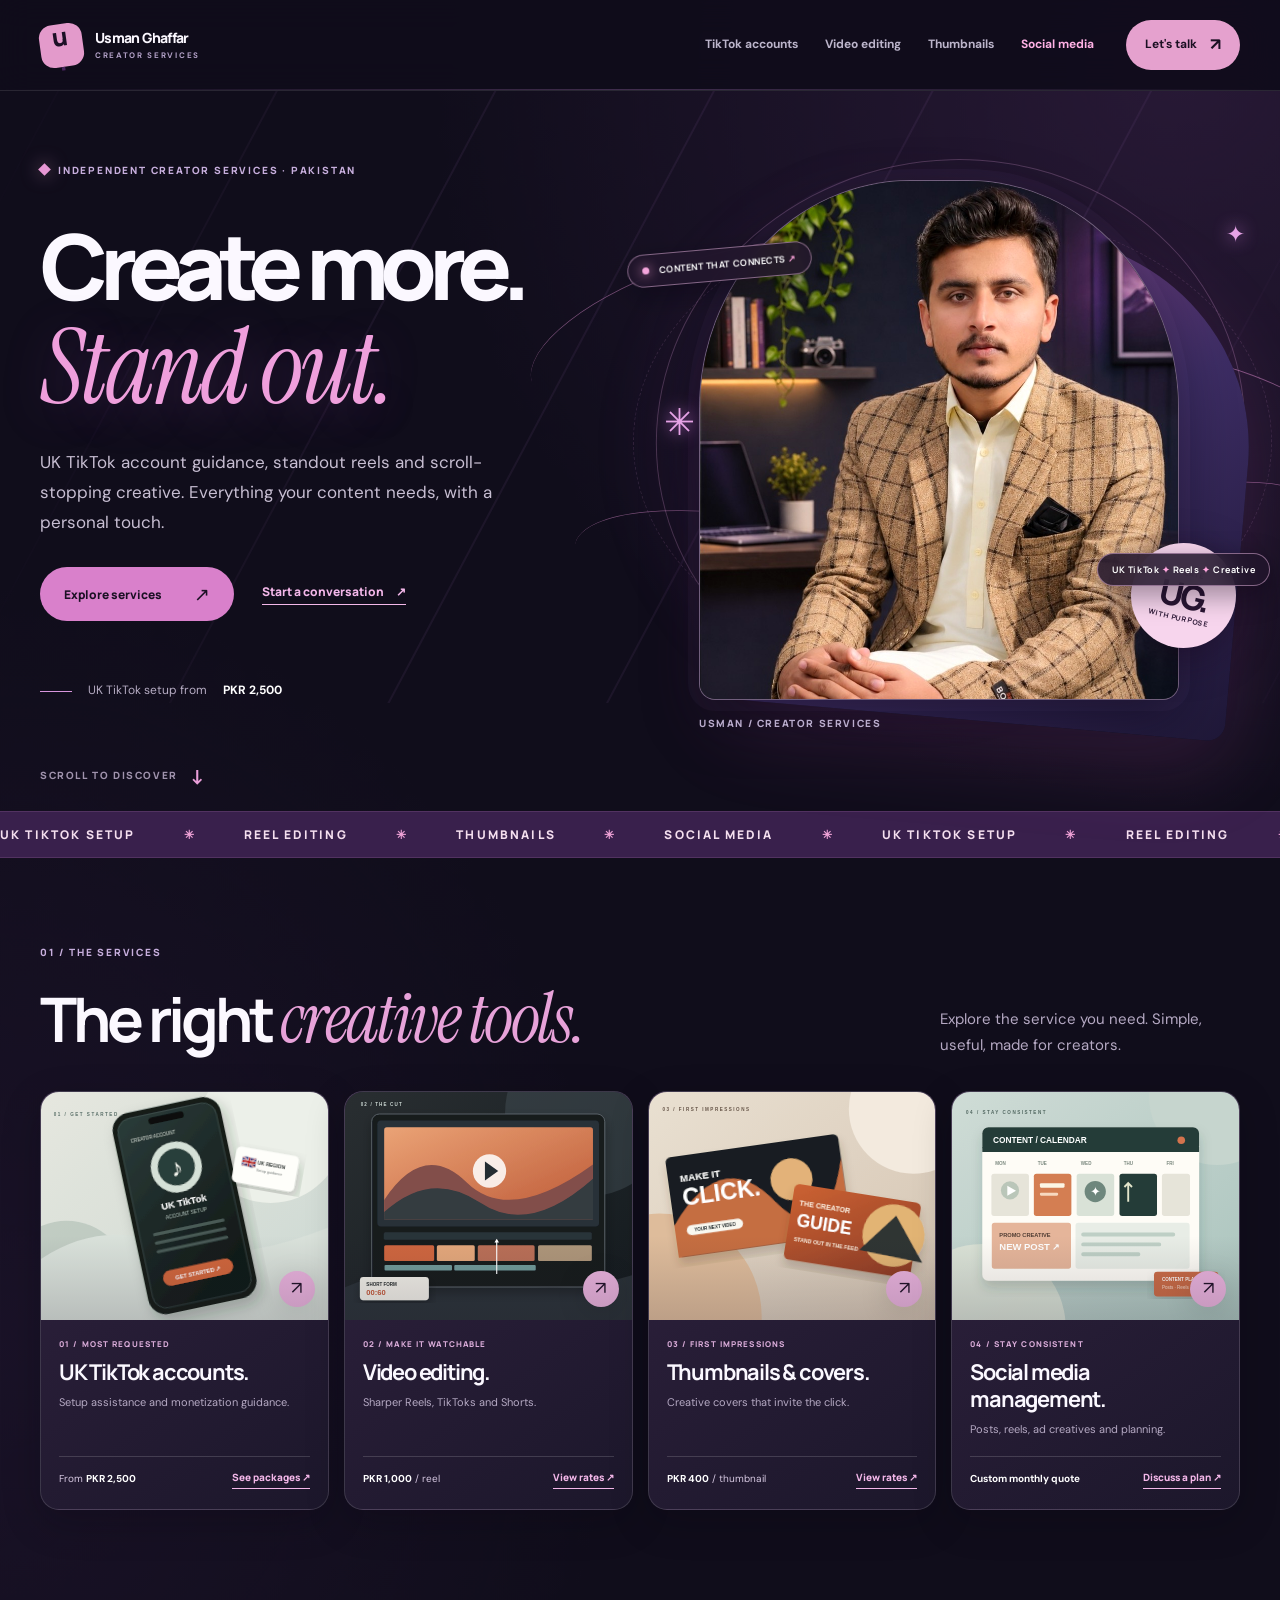
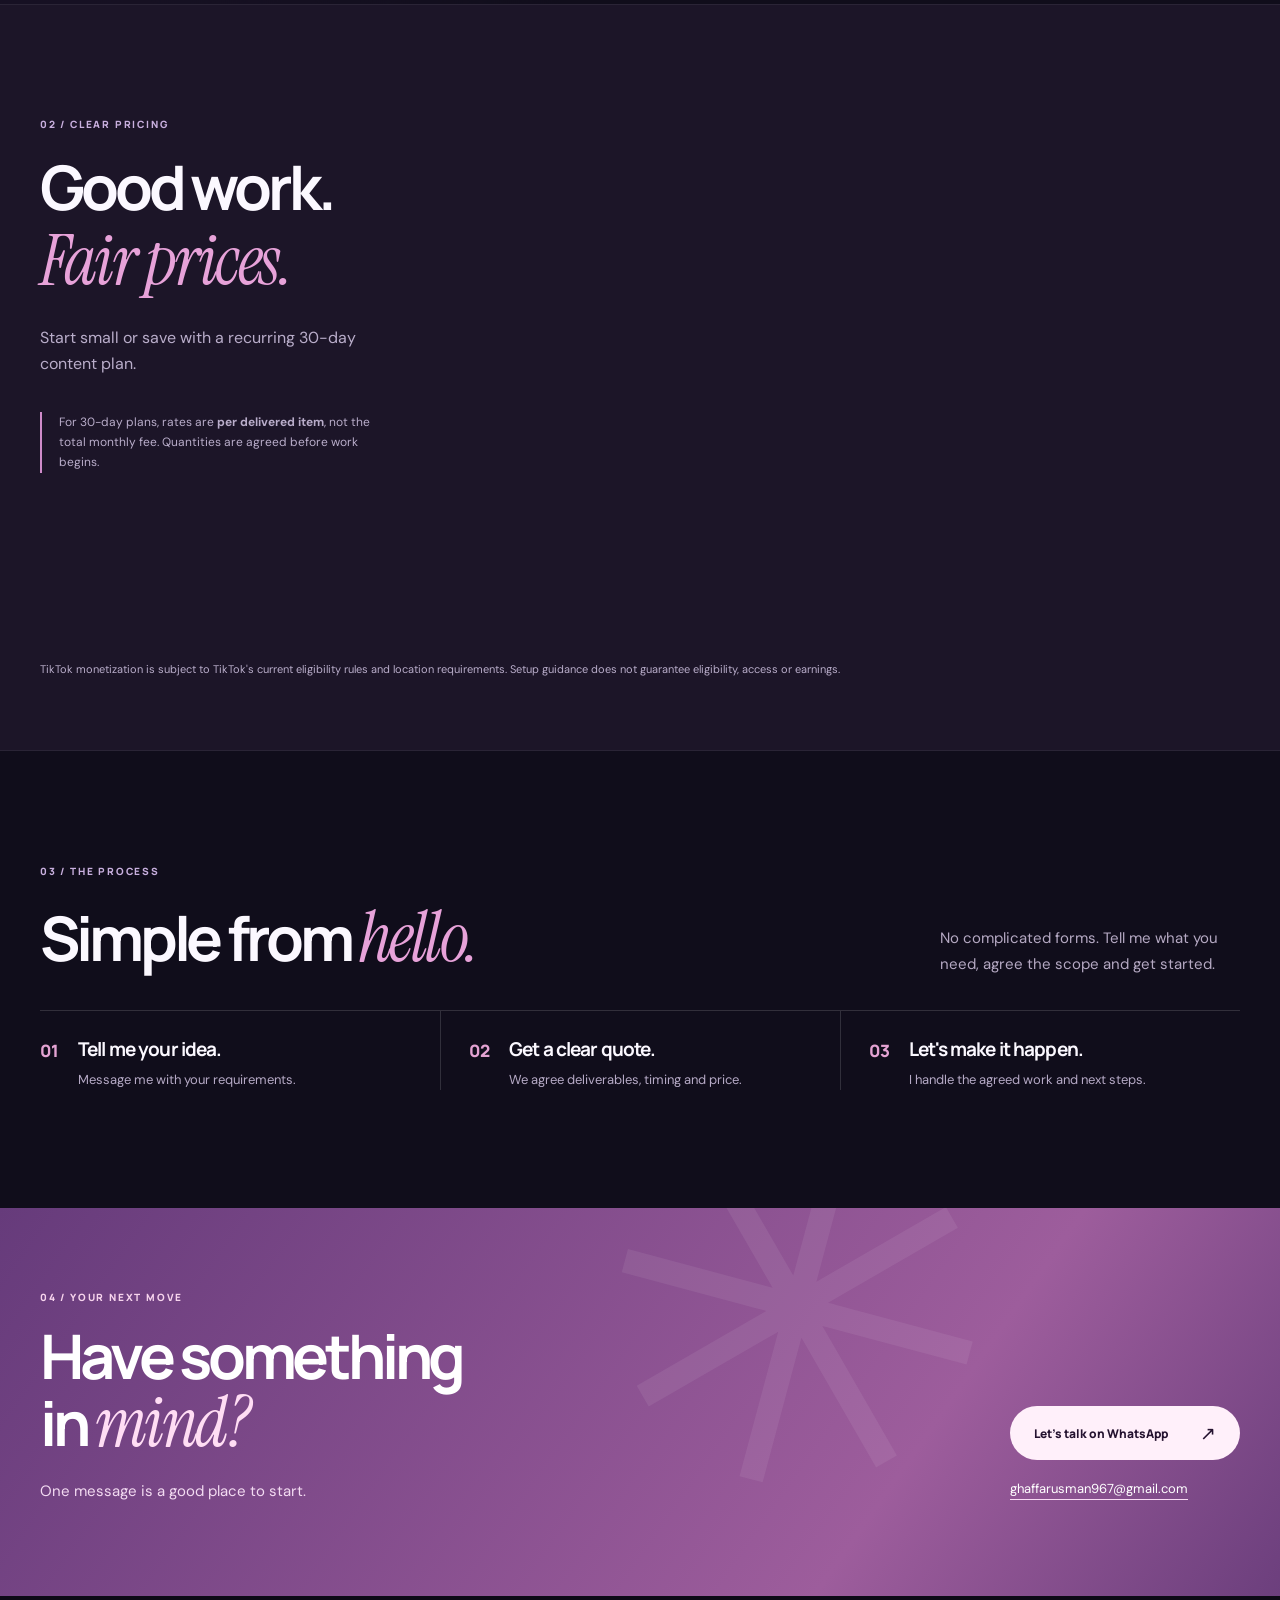
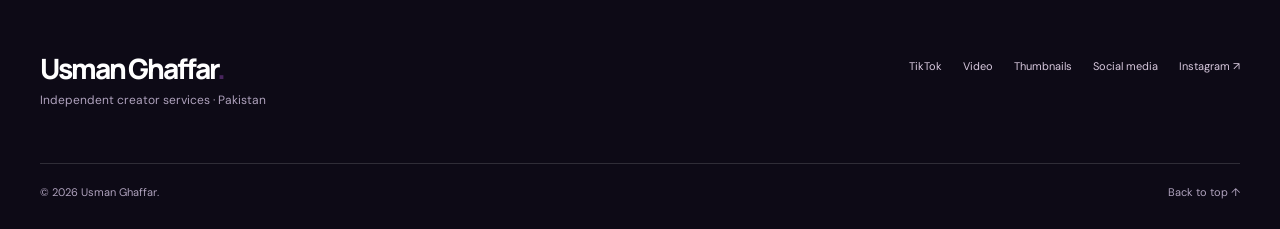
==== commit 37f0dbb9: "Add files via upload" ====
--- a/index.html
+++ b/index.html
@@ -3,7 +3,7 @@
 <head>
   <meta charset="utf-8">
   <meta name="viewport" content="width=device-width, initial-scale=1">
-  <meta name="theme-color" content="#f5f3ed">
+  <meta name="theme-color" content="#100d1b">
   <meta name="robots" content="index,follow,max-image-preview:large">
   <meta name="google-site-verification" content="google960a1017d7195455">
   <meta name="author" content="Usman Ghaffar">
@@ -56,26 +56,31 @@
     <section class="hero shell" aria-labelledby="hero-title">
       <div class="hero-copy reveal">
         <div class="eyebrow"><span class="mini-square" aria-hidden="true"></span> INDEPENDENT CREATOR SERVICES · PAKISTAN</div>
-        <h1 id="hero-title">Your ideas.<br>Made <em>possible.</em></h1>
-        <p class="hero-lead">UK TikTok account setup, sharper videos and content that looks the part. One person to make it easier.</p>
+        <h1 id="hero-title">Create more.<br><em>Stand out.</em></h1>
+        <p class="hero-lead">UK TikTok account guidance, standout reels and scroll-stopping creative. Everything your content needs, with a personal touch.</p>
         <div class="hero-buttons"><a class="btn btn-dark" href="#services">Explore services <span aria-hidden="true">↗</span></a><a class="text-link" href="#contact">Start a conversation <span aria-hidden="true">↗</span></a></div>
         <div class="hero-caption"><span class="caption-line"></span> UK TikTok setup from <strong>PKR 2,500</strong></div>
       </div>
       <div class="hero-media reveal" aria-label="Portrait of Usman Ghaffar">
+        <div class="hero-orbit orbit-one" aria-hidden="true"></div><div class="hero-orbit orbit-two" aria-hidden="true"></div>
+        <div class="hero-trails" aria-hidden="true"><span></span><span></span><span></span><span></span></div>
+        <span class="hero-spark spark-one" aria-hidden="true">✳</span><span class="hero-spark spark-two" aria-hidden="true">✦</span>
+        <div class="float-label label-top" aria-hidden="true"><span class="label-dot"></span> CONTENT THAT CONNECTS <span>↗</span></div>
+        <div class="float-label label-bottom" aria-hidden="true">UK TikTok <span>✦</span> Reels <span>✦</span> Creative</div>
         <div class="hero-photo-wrap"><img class="hero-photo" src="/assets/hero/portrait.jpg" width="942" height="1254" alt="Usman Ghaffar seated in a professional studio" fetchpriority="high"></div>
-        <div class="hero-photo-index" aria-hidden="true">01 / CREATOR STUDIO</div>
-        <div class="hero-stamp" aria-hidden="true"><span>CREATIVE</span><strong>UG.</strong><span>INDEPENDENT</span></div>
+        <div class="hero-photo-index" aria-hidden="true">USMAN / CREATOR SERVICES</div>
+        <div class="hero-stamp" aria-hidden="true"><span>CREATE</span><strong>UG.</strong><span>WITH PURPOSE</span></div>
       </div>
       <div class="hero-bottom" aria-hidden="true"><span>SCROLL TO DISCOVER</span><span class="down-mark">↓</span></div>
     </section>
     <div class="service-ticker" aria-hidden="true"><div class="ticker-track">UK TIKTOK SETUP <span>✳</span> REEL EDITING <span>✳</span> THUMBNAILS <span>✳</span> SOCIAL MEDIA <span>✳</span> UK TIKTOK SETUP <span>✳</span> REEL EDITING <span>✳</span> THUMBNAILS <span>✳</span> SOCIAL MEDIA <span>✳</span></div></div>
     <section class="services shell" id="services" aria-labelledby="services-title">
-      <div class="section-heading reveal"><div><span class="eyebrow">01 / THE SERVICES</span><h2 id="services-title">What can we <em>create?</em></h2></div><p>Four focused services. No unnecessary extras. Pick what works for you.</p></div>
+      <div class="section-heading reveal"><div><span class="eyebrow">01 / THE SERVICES</span><h2 id="services-title">The right <em>creative tools.</em></h2></div><p>Explore the service you need. Simple, useful, made for creators.</p></div>
       <div class="services-layout">
-        <article class="service-panel service-primary reveal" id="tiktok"><a href="#packages" class="service-picture"><img src="/assets/visuals/tiktok-studio.svg" alt="Illustrated smartphone showing a UK-themed TikTok creator account interface" width="760" height="600" loading="lazy"><span class="image-link" aria-hidden="true">↗</span></a><div class="service-details"><div class="service-number">01 / MOST REQUESTED</div><h3>UK TikTok<br>account services.</h3><p>Account setup assistance and monetization guidance, explained simply.</p><div class="service-bottom"><span>From <strong>PKR 2,500</strong></span><a class="under-link" href="#packages">See packages <span aria-hidden="true">↗</span></a></div></div></article>
-        <article class="service-panel service-secondary reveal" id="video"><a href="#packages" class="service-picture"><img src="/assets/visuals/editing-studio.svg" alt="Illustration of short-form video editing clips and timeline" width="760" height="600" loading="lazy"><span class="image-link" aria-hidden="true">↗</span></a><div class="service-details"><div class="service-number">02 / MAKE IT WATCHABLE</div><h3>Short-form<br>video editing.</h3><p>Reels, TikToks and Shorts with pacing, captions and polish.</p><div class="service-bottom"><span><strong>PKR 1,000</strong> / reel</span><a class="under-link" href="#packages">View rates <span aria-hidden="true">↗</span></a></div></div></article>
-        <article class="service-panel service-secondary reveal" id="thumbnails"><a href="#packages" class="service-picture"><img src="/assets/visuals/thumbnail-studio.svg" alt="Illustrated examples of creative thumbnails and social media cover layouts" width="760" height="600" loading="lazy"><span class="image-link" aria-hidden="true">↗</span></a><div class="service-details"><div class="service-number">03 / FIRST IMPRESSIONS</div><h3>Thumbnails &<br>creative covers.</h3><p>Clean, attention-grabbing thumbnails made for your content.</p><div class="service-bottom"><span><strong>PKR 400</strong> / thumbnail</span><a class="under-link" href="#packages">View rates <span aria-hidden="true">↗</span></a></div></div></article>
-        <article class="service-panel service-primary reveal" id="management"><a href="#contact" class="service-picture"><img src="/assets/visuals/social-studio.svg" alt="Illustrated social media content calendar with posts, ads and reel creative" width="760" height="600" loading="lazy"><span class="image-link" aria-hidden="true">↗</span></a><div class="service-details"><div class="service-number">04 / STAY CONSISTENT</div><h3>Social media,<br>sorted.</h3><p>Reels, promotional creatives, post designs and content planning.</p><div class="service-bottom"><span><strong>Custom monthly quote</strong></span><a class="under-link" href="#contact">Discuss a plan <span aria-hidden="true">↗</span></a></div></div></article>
+        <article class="service-panel service-primary reveal" id="tiktok"><a href="#packages" class="service-picture"><img src="/assets/visuals/tiktok-studio.svg" alt="Illustrated smartphone showing a UK-themed TikTok creator account interface" width="760" height="600" loading="lazy"><span class="image-link" aria-hidden="true">↗</span></a><div class="service-details"><div class="service-number">01 / MOST REQUESTED</div><h3>UK TikTok accounts.</h3><p>Setup assistance and monetization guidance.</p><div class="service-bottom"><span>From <strong>PKR 2,500</strong></span><a class="under-link" href="#packages">See packages <span aria-hidden="true">↗</span></a></div></div></article>
+        <article class="service-panel service-secondary reveal" id="video"><a href="#packages" class="service-picture"><img src="/assets/visuals/editing-studio.svg" alt="Illustration of short-form video editing clips and timeline" width="760" height="600" loading="lazy"><span class="image-link" aria-hidden="true">↗</span></a><div class="service-details"><div class="service-number">02 / MAKE IT WATCHABLE</div><h3>Video editing.</h3><p>Sharper Reels, TikToks and Shorts.</p><div class="service-bottom"><span><strong>PKR 1,000</strong> / reel</span><a class="under-link" href="#packages">View rates <span aria-hidden="true">↗</span></a></div></div></article>
+        <article class="service-panel service-secondary reveal" id="thumbnails"><a href="#packages" class="service-picture"><img src="/assets/visuals/thumbnail-studio.svg" alt="Illustrated examples of creative thumbnails and social media cover layouts" width="760" height="600" loading="lazy"><span class="image-link" aria-hidden="true">↗</span></a><div class="service-details"><div class="service-number">03 / FIRST IMPRESSIONS</div><h3>Thumbnails & covers.</h3><p>Creative covers that invite the click.</p><div class="service-bottom"><span><strong>PKR 400</strong> / thumbnail</span><a class="under-link" href="#packages">View rates <span aria-hidden="true">↗</span></a></div></div></article>
+        <article class="service-panel service-primary reveal" id="management"><a href="#contact" class="service-picture"><img src="/assets/visuals/social-studio.svg" alt="Illustrated social media content calendar with posts, ads and reel creative" width="760" height="600" loading="lazy"><span class="image-link" aria-hidden="true">↗</span></a><div class="service-details"><div class="service-number">04 / STAY CONSISTENT</div><h3>Social media management.</h3><p>Posts, reels, ad creatives and planning.</p><div class="service-bottom"><span><strong>Custom monthly quote</strong></span><a class="under-link" href="#contact">Discuss a plan <span aria-hidden="true">↗</span></a></div></div></article>
       </div>
     </section>
     <section class="rates" id="packages" aria-labelledby="rates-title"><div class="shell rates-inner"><div class="rates-intro reveal"><span class="eyebrow">02 / CLEAR PRICING</span><h2 id="rates-title">Good work.<br><em>Fair prices.</em></h2><p>Start small or save with a recurring 30-day content plan.</p><div class="rates-detail">For 30-day plans, rates are <strong>per delivered item</strong>, not the total monthly fee. Quantities are agreed before work begins.</div></div><div class="rate-list reveal">
--- a/styles.css
+++ b/styles.css
@@ -1 +1,31 @@
 :root{--bg:#f5f3ed;--paper:#fffefa;--ink:#181d1c;--muted:#666b68;--line:#d9dcd5;--accent:#dc573b;--accent-dark:#b83f29;--sage:#dce4d9;--shadow:0 24px 65px rgba(20,31,29,.09);--shell:1210px}*{box-sizing:border-box}html{scroll-behavior:smooth;scroll-padding-top:95px}body{margin:0;min-width:320px;background:var(--bg);color:var(--ink);font:400 16px/1.62 'DM Sans',sans-serif;overflow-x:hidden;-webkit-font-smoothing:antialiased}body.menu-open{overflow:hidden}a{color:inherit;text-decoration:none}button{font:inherit}img{max-width:100%;display:block}h1,h2,h3,p{margin-top:0}h1,h2,h3{font-family:Manrope,sans-serif;letter-spacing:-.067em;line-height:1.13}em{font-family:'Instrument Serif',serif;font-size:1.14em;font-weight:400;letter-spacing:-.035em}a:focus-visible,button:focus-visible{outline:3px solid var(--accent);outline-offset:4px}[hidden]{display:none!important}::selection{background:#f5b49f;color:#111}.shell{width:min(var(--shell),calc(100% - 80px));margin:0 auto}.skip-link{position:fixed;z-index:500;top:-70px;left:16px;padding:12px 20px;background:var(--ink);color:#fff}.skip-link:focus{top:10px}.reading-progress{position:fixed;top:0;left:0;width:100%;height:3px;transform:scaleX(0);transform-origin:left;background:var(--accent);z-index:150;pointer-events:none}.site-header{position:sticky;top:0;z-index:100;background:rgba(245,243,237,.94);border-bottom:1px solid rgba(18,25,23,.09);backdrop-filter:blur(16px);-webkit-backdrop-filter:blur(16px);transition:box-shadow .3s}body.scrolled .site-header{box-shadow:0 6px 24px rgba(20,25,21,.055)}.header-inner{display:flex;align-items:center;gap:32px;min-height:90px}.brand{display:flex;align-items:center;gap:12px;min-width:max-content}.brand-symbol{width:43px;height:43px;border-radius:50%;display:grid;place-items:center;background:var(--ink);color:var(--paper);font:800 25px/1 Manrope,sans-serif;letter-spacing:-.12em;padding-right:5px}.brand-symbol span,.footer-name span{color:var(--accent)}.brand-wordmark{font:800 14px/1.15 Manrope,sans-serif;letter-spacing:-.045em;text-transform:capitalize}.brand-wordmark small{display:block;margin-top:5px;font:700 8px/1.2 'DM Sans',sans-serif;letter-spacing:.21em;color:#8a8a82}.desktop-nav{margin-left:auto;display:flex;align-items:center;gap:clamp(14px,2.1vw,29px)}.desktop-nav a{font-size:12px;font-weight:700;color:#515550;white-space:nowrap;transition:color .2s}.desktop-nav a:hover,.desktop-nav a.active{color:var(--accent-dark)}.header-contact{display:flex;align-items:center;gap:13px;padding:11px 19px;background:var(--ink);color:#fff;border-radius:100px;font-size:12px;font-weight:700;white-space:nowrap;transition:background .2s,transform .2s}.header-contact:hover,.btn-dark:hover{background:var(--accent-dark);transform:translateY(-2px)}.header-contact span{font-size:17px}.menu-button,.mobile-menu{display:none}.eyebrow{display:inline-flex;align-items:center;gap:9px;font:800 10px/1.4 Manrope,sans-serif;letter-spacing:.18em;color:#626b64}.mini-square{width:9px;height:9px;background:var(--accent);transform:rotate(45deg)}.hero{min-height:640px;position:relative;display:grid;grid-template-columns:1.04fr .96fr;align-items:center;gap:6%;padding-top:68px;padding-bottom:74px}.hero-copy{padding-bottom:28px}.hero h1{font-size:clamp(4rem,7.1vw,7.65rem);line-height:1.04;font-weight:800;letter-spacing:-.09em;margin:35px 0 25px;white-space:nowrap}.hero h1 em{color:var(--accent);font-weight:400}.hero-lead{max-width:455px;font-size:17px;line-height:1.75;color:#5b625d;margin:0 0 30px}.hero-buttons{display:flex;align-items:center;gap:28px;flex-wrap:wrap}.btn{display:inline-flex;align-items:center;justify-content:center;gap:32px;min-height:54px;padding:14px 24px;font:800 12px Manrope,sans-serif;border-radius:4px;transition:transform .25s,background .25s,color .25s}.btn span{font-size:19px;font-weight:400}.btn-dark{background:var(--ink);color:#fff}.text-link,.under-link{font:800 12px Manrope,sans-serif;border-bottom:1px solid currentColor;padding-bottom:4px;transition:color .2s}.text-link:hover,.under-link:hover{color:var(--accent-dark)}.text-link span{margin-left:10px}.hero-caption{display:flex;align-items:center;gap:16px;color:#626963;font-size:12px;margin-top:60px}.caption-line{width:32px;height:1px;background:var(--accent)}.hero-caption strong{color:var(--ink)}.hero-media{position:relative;margin:5px 15px 10px 0;isolation:isolate}.hero-media:before{content:'';position:absolute;inset:9% -6% -4% 8%;background:var(--sage);border-radius:48% 48% 5px 5px;transform:rotate(6deg);z-index:-1}.hero-photo-wrap{position:relative;max-width:480px;height:520px;overflow:hidden;border-radius:245px 245px 7px 7px;background:#25282a}.hero-photo{width:100%;height:100%;object-fit:cover;object-position:center 22%;filter:saturate(.82) contrast(1.035);transition:transform 1s cubic-bezier(.2,.7,.2,1)}.hero-photo-wrap:hover img{transform:scale(1.035)}.hero-photo-index{position:absolute;bottom:-30px;left:0;font:800 10px Manrope,sans-serif;letter-spacing:.16em}.hero-stamp{position:absolute;right:-53px;bottom:47px;width:127px;height:127px;border-radius:50%;background:var(--accent);color:#fff;display:flex;flex-direction:column;align-items:center;justify-content:center;transform:rotate(13deg);box-shadow:var(--shadow);animation:stampFloat 5s ease-in-out infinite}.hero-stamp strong{font:800 39px/.95 Manrope,sans-serif;letter-spacing:-.1em}.hero-stamp span{font:700 8px/1.9 Manrope,sans-serif;letter-spacing:.13em}.hero-bottom{position:absolute;bottom:22px;left:0;display:flex;align-items:center;gap:12px;font:800 10px Manrope,sans-serif;letter-spacing:.16em;color:#8b9088}.down-mark{color:var(--accent);font-size:20px}.service-ticker{overflow:hidden;background:var(--ink);color:#f5f2e9;padding:16px 0;white-space:nowrap}.ticker-track{width:max-content;animation:ticker 34s linear infinite;font:800 12px Manrope,sans-serif;letter-spacing:.18em}.ticker-track span{color:#dc765c;margin:0 44px}.services{padding:112px 0 124px}.section-heading{display:flex;justify-content:space-between;align-items:end;gap:50px;margin-bottom:48px}.section-heading h2,.rates h2,.contact-section h2{font-size:clamp(2.8rem,5.25vw,5.75rem);line-height:1.12;margin:16px 0 0}.section-heading h2 em,.rates h2 em{color:var(--accent)}.section-heading p{font-size:15px;line-height:1.75;max-width:300px;margin:0;color:#70756f}.services-layout{display:grid;grid-template-columns:repeat(2,minmax(0,1fr));gap:72px 30px}.service-panel{min-width:0;scroll-margin-top:115px}.service-secondary{transform:translateY(55px)}.service-picture{display:block;position:relative;overflow:hidden;aspect-ratio:1.43;border-radius:5px;background:#e4e8e1;box-shadow:0 2px 9px #161c1c0a}.service-picture img{width:100%;height:100%;object-fit:cover;transition:transform .65s cubic-bezier(.2,.75,.25,1)}.service-panel:hover .service-picture img,.service-picture:focus-visible img{transform:scale(1.055)}.image-link{position:absolute;right:21px;bottom:20px;display:grid;place-items:center;width:48px;height:48px;border-radius:50%;background:#fff;font-size:23px;box-shadow:0 6px 30px #0002;transition:background .2s,color .2s,transform .2s}.service-panel:hover .image-link{background:var(--accent);color:#fff;transform:rotate(45deg)}.service-details{padding:24px 2px 0}.service-number,.rate-index{font:800 10px Manrope,sans-serif;color:#798078;letter-spacing:.14em}.service-details h3{font-size:clamp(1.9rem,3vw,2.95rem);line-height:1.13;margin:17px 0 13px}.service-details p{font-size:14px;color:#747870;max-width:400px;margin-bottom:24px}.service-bottom{display:flex;align-items:center;justify-content:space-between;flex-wrap:wrap;gap:12px;border-top:1px solid var(--line);padding-top:19px;font-size:13px;color:#6a706a}.service-bottom strong{color:var(--ink)}.rates{background:#e8ece5;padding:105px 0 70px;scroll-margin-top:82px}.rates-inner{display:grid;grid-template-columns:.73fr 1.27fr;gap:10%;align-items:start}.rates-intro{position:sticky;top:125px}.rates h2{margin:18px 0 24px}.rates-intro>p{max-width:320px;color:#656d65}.rates-detail{margin-top:35px;max-width:350px;border-left:2px solid var(--accent);padding-left:17px;font-size:12px;color:#646e65;line-height:1.7}.rate-list{border-top:1px solid #b9c2b8}.rate-row{display:flex;justify-content:space-between;align-items:center;gap:25px;padding:27px 0;border-bottom:1px solid #b9c2b8;transition:padding .25s}.rate-row:hover{padding-left:10px}.rate-index{display:block;margin-bottom:8px}.rate-row h3{font-size:19px;letter-spacing:-.04em;margin:0 0 7px}.rate-row p{font-size:12px;color:#687168;margin:0;line-height:1.5}.rate-right{display:flex;align-items:center;gap:16px;white-space:nowrap}.rate-right strong{font:800 16px Manrope,sans-serif}.rate-right strong span{font:500 11px 'DM Sans',sans-serif}.rate-right a{display:grid;place-items:center;width:42px;height:42px;background:var(--paper);border:1px solid #ccd2cb;border-radius:50%;font-size:19px;transition:background .2s,color .2s}.rate-right a:hover{background:var(--ink);color:#fff}.rate-tag{vertical-align:middle;display:inline-block;font:800 9px Manrope,sans-serif;color:#476e52;background:#d1dfd0;padding:5px 7px;border-radius:3px;margin-left:6px;letter-spacing:0}.pricing-note{font-size:11px;max-width:1200px;color:#737c74;margin-top:52px;line-height:1.8}.approach{padding:106px 0 118px}.steps{display:grid;grid-template-columns:repeat(3,1fr);border-top:1px solid var(--line)}.step{display:flex;gap:19px;align-items:start;padding:28px 28px 0 0}.step+.step{border-left:1px solid var(--line);padding-left:28px}.step>span{color:var(--accent);font:800 17px Manrope,sans-serif}.step h3{font-size:19px;letter-spacing:-.045em;margin:0 0 8px}.step p{font-size:13px;color:#747a75;margin:0}.contact-section{background:var(--accent);color:#fff;overflow:hidden;scroll-margin-top:90px}.contact-inner{position:relative;min-height:360px;padding:75px 0 78px;display:flex;align-items:end;justify-content:space-between;gap:40px}.contact-section .eyebrow{color:#ffe2d7}.contact-section h2{font-size:clamp(3.5rem,6.7vw,7.2rem);line-height:1.02;margin:16px 0 20px}.contact-section h2 em{color:#ffebd6}.contact-section p{font-size:15px;color:#ffe4db}.contact-action{display:flex;flex-direction:column;align-items:flex-start;gap:18px;position:relative;z-index:2;padding-bottom:18px}.btn-cream{background:var(--paper);color:var(--ink);white-space:nowrap}.btn-cream:hover{background:var(--ink);color:#fff;transform:translateY(-3px)}.contact-email{font-size:13px;color:#fff;border-bottom:1px solid #ffcfbf}.contact-deco{position:absolute;font-size:490px;line-height:1;right:20%;top:-135px;color:#ffffff15;pointer-events:none;transform:rotate(15deg)}.footer{background:#171d1b;color:#fff;padding:53px 0 28px}.footer-top{display:flex;justify-content:space-between;gap:40px;align-items:start}.footer-name{font:800 28px Manrope,sans-serif;letter-spacing:-.075em}.footer-top p{margin:4px 0 0;font-size:12px;color:#aab0a9}.footer-links{display:flex;gap:21px;flex-wrap:wrap;padding-top:9px}.footer-links a{font-size:11px;color:#dce1d8;transition:color .2s}.footer-links a:hover{color:#fb9d87}.footer-bottom{display:flex;justify-content:space-between;gap:20px;border-top:1px solid #ffffff24;margin-top:52px;padding-top:20px;font-size:11px;color:#a7b0a7}.js .reveal{opacity:0;transform:translateY(24px);transition:opacity .75s ease,transform .75s cubic-bezier(.2,.75,.25,1)}.js .reveal.is-visible{opacity:1;transform:translateY(0)}.js .service-secondary.reveal{transform:translateY(80px)}.js .service-secondary.reveal.is-visible{transform:translateY(55px)}@keyframes ticker{to{transform:translateX(-50%)}}@keyframes stampFloat{0%,100%{transform:translateY(0) rotate(13deg)}50%{transform:translateY(-9px) rotate(9deg)}}@media(max-width:1120px){.shell{width:calc(100% - 64px)}.desktop-nav{gap:13px}.desktop-nav a{font-size:11px}.header-inner{gap:20px}.hero h1{font-size:clamp(3.7rem,7vw,6rem)}.hero-stamp{right:-18px}.service-details h3{font-size:2.25rem}.rate-row h3{font-size:17px}}@media(max-width:960px){.header-inner{min-height:75px}.desktop-nav,.header-contact{display:none}.menu-button{margin-left:auto;display:block;width:45px;height:44px;border:1px solid #c5c9c2;border-radius:4px;background:transparent;padding:11px;cursor:pointer}.menu-button span{display:block;width:100%;height:2px;background:var(--ink);margin:5px 0;transition:transform .2s}.menu-button[aria-expanded=true] span:first-child{transform:translateY(3.5px) rotate(45deg)}.menu-button[aria-expanded=true] span:last-child{transform:translateY(-3.5px) rotate(-45deg)}.mobile-menu{display:flex;flex-direction:column;position:absolute;top:75px;left:0;right:0;background:var(--bg);padding:16px 32px 30px;border-bottom:1px solid var(--line);box-shadow:0 25px 45px #18201b17}.mobile-menu[hidden]{display:none}.mobile-menu a{font:700 18px Manrope,sans-serif;padding:14px 4px;border-bottom:1px solid var(--line)}.hero{min-height:590px;gap:3%}.hero-photo-wrap{height:460px}.hero h1{font-size:clamp(3.5rem,7.5vw,5.9rem)}.rates-inner{gap:6%;grid-template-columns:.7fr 1.3fr}.rate-right{gap:8px}.rate-right strong{font-size:14px}.contact-deco{right:8%}}@media(max-width:730px){.shell{width:calc(100% - 38px)}.hero{display:flex;flex-direction:column;align-items:stretch;padding-top:54px;padding-bottom:48px;gap:30px}.hero-copy{padding-bottom:0}.hero h1{font-size:clamp(3.65rem,11vw,5.8rem);margin:25px 0 20px}.hero-lead{font-size:15px;max-width:500px}.hero-caption{margin-top:34px}.hero-media{width:min(100%,480px);margin:0 auto 25px}.hero-photo-wrap{height:440px;max-width:390px;margin:0 auto}.hero-stamp{right:0;bottom:20px;width:95px;height:95px}.hero-stamp strong{font-size:31px}.hero-stamp span{font-size:6px}.hero-photo-index{left:10px;bottom:-26px}.hero-bottom{display:none}.service-ticker{padding:13px 0}.services,.approach{padding:75px 0}.section-heading{display:block;margin-bottom:30px}.section-heading h2{font-size:clamp(2.8rem,8vw,4rem)}.section-heading p{margin-top:14px;font-size:13px}.services-layout{grid-template-columns:1fr;gap:48px}.service-secondary,.service-secondary.reveal,.js .service-secondary.reveal.is-visible{transform:translateY(0)}.service-picture{aspect-ratio:1.5}.service-details h3{font-size:2.1rem}.rates{padding:75px 0 62px}.rates-inner{display:block}.rates-intro{position:static;margin-bottom:35px}.rates-detail{margin-top:20px}.rates h2{font-size:3.8rem}.pricing-note{margin-top:28px}.steps{grid-template-columns:1fr;gap:0}.step{padding:22px 0!important;border-left:0!important;border-bottom:1px solid var(--line)}.contact-inner{min-height:385px;display:block;padding:66px 0}.contact-section h2{font-size:4.4rem}.contact-action{margin-top:35px}.contact-deco{font-size:350px;right:-80px;top:0}.footer-top{display:block}.footer-links{margin-top:25px}.footer-bottom{margin-top:36px}}@media(max-width:460px){.brand-symbol{width:39px;height:39px}.brand-wordmark{font-size:13px}.hero h1{font-size:clamp(3.05rem,12.4vw,4.1rem)}.hero-buttons{gap:15px}.btn{padding:12px 17px;gap:14px;font-size:11px;min-height:50px}.text-link{font-size:11px}.hero-photo-wrap{height:390px}.service-picture{aspect-ratio:1.33}.rate-row{align-items:start;gap:10px}.rate-row h3{font-size:15px}.rate-right{align-self:center}.rate-right strong{font-size:12px}.rate-right strong span{font-size:10px}.rate-right a{width:30px;height:30px;font-size:16px}.rate-tag{margin-left:0;margin-top:6px}.contact-section h2{font-size:3.7rem}.footer-links{gap:13px}.footer-bottom{font-size:10px}}@media(prefers-reduced-motion:reduce){html{scroll-behavior:auto}*,*:before,*:after{animation-duration:.01ms!important;animation-iteration-count:1!important;transition-duration:.01ms!important}.js .reveal,.js .service-secondary.reveal{opacity:1;transform:none}.service-secondary{transform:none}}
+
+/* 2026 / Purple studio redesign: editorial energy, no generic neon cards */
+:root{--bg:#100d1b;--paper:#21192e;--ink:#fbf8ff;--muted:#b8afc6;--line:#ffffff20;--accent:#dd77ce;--accent-dark:#f4a9ed;--sage:#272039;--shadow:0 28px 80px #07040e85}
+body{background:var(--bg);color:var(--ink);background-image:radial-gradient(ellipse 65% 24% at 92% 2%,#59316d52,transparent 90%),radial-gradient(ellipse 55% 25% at 0% 39%,#42275a32,transparent 88%)}
+::selection{background:#a158ab;color:#fff}
+.site-header{background:#100d1beb;border-color:#ffffff1c}.site-header:before{content:"";position:absolute;bottom:0;left:0;right:0;height:1px;background:linear-gradient(90deg,transparent,#bd83d148,transparent)}
+body.scrolled .site-header{box-shadow:0 12px 36px #07040a66}.brand-symbol{background:#e39acb;color:#1c1026;border-radius:13px;transform:rotate(-8deg)}.brand-symbol span,.footer-name span{color:#49255e}
+.brand-wordmark small{color:#b3a2c8}.desktop-nav a{color:#bcb5cb}.desktop-nav a:hover,.desktop-nav a.active{color:#ffb1e5}.header-contact{background:#e5a1ce;color:#1b1023}.header-contact:hover,.btn-dark:hover{background:#f0b8e1;color:#1e1025}
+.eyebrow{color:#c8afde}.mini-square{background:#e797d4;box-shadow:0 0 18px #f9b3dc88}.hero{min-height:690px;isolation:isolate;overflow:visible;padding-top:65px;padding-bottom:82px}
+.hero:before{content:"";position:absolute;inset:0 -7vw auto -7vw;height:85%;z-index:-1;pointer-events:none;background:repeating-linear-gradient(118deg,transparent 0 94px,#bd83db14 95px,#bd83db14 96px,transparent 97px 193px);mask-image:linear-gradient(90deg,transparent,#000 32%,#000 85%,transparent);animation:lineDrift 22s linear infinite}
+.hero:after{content:"";position:absolute;inset:10% 3% 11% auto;width:50%;z-index:-1;pointer-events:none;background:radial-gradient(circle,#8c4b9b52 0%,#7c389624 35%,transparent 72%);filter:blur(14px)}
+.hero h1{font-size:clamp(4rem,7.1vw,7rem);line-height:1.06;letter-spacing:-.087em}.hero h1 em{color:#ef9fdc;text-shadow:0 7px 50px #bc65cf40}.hero-lead{color:#c7bed2}.hero-caption{color:#b6acc3}.hero-caption strong{color:#fff}.caption-line{background:#d895dd}.btn{border-radius:100px}.btn-dark{background:#d980cb;color:#1b1024}.text-link,.under-link{color:#f3b7e9}.hero-bottom{color:#a093ad}.down-mark{color:#e99ed9}
+.hero-media{margin-right:25px;animation:portraitFloat 6.3s ease-in-out infinite;will-change:transform}.hero-media:before{inset:10% -6% -4% 8%;background:linear-gradient(140deg,#8f468c,#3d2d64 55%,#1f1838);border-radius:43% 43% 18px 18px;box-shadow:0 25px 85px #d461ca2e;transform:rotate(5deg)}
+.hero-photo-wrap{border-radius:44% 44% 16px 16px;border:1px solid #e3b1fa66;box-shadow:0 18px 55px #06031077,0 0 0 11px #bd8cdb0b;isolation:isolate}
+.hero-photo{filter:saturate(1.02) contrast(1.03)}.hero-photo-index{color:#baaccd}.hero-stamp{background:#f7d5ed;color:#291533;box-shadow:0 10px 38px #19091f8a;right:-21px;bottom:52px;width:105px;height:105px}.hero-stamp span{font-size:7px}.hero-stamp strong{font-size:34px}
+.hero-orbit{position:absolute;border:1px solid #d69bd245;border-radius:50%;pointer-events:none;z-index:-2}.orbit-one{inset:-20px -31px -10px -44px;transform:rotate(-12deg)}.orbit-two{inset:28px -57px 24px -66px;border-style:dashed;opacity:.54;animation:orbitTurn 60s linear infinite}
+.hero-trails{position:absolute;inset:0;overflow:visible;z-index:-2;pointer-events:none}.hero-trails span{position:absolute;display:block;border-top:1.5px solid #df90d17d;border-radius:50%;width:72%;height:26%;transform:rotate(-18deg)}.hero-trails span:nth-child(1){left:-34%;top:15%;animation:trailGlide 7s ease-in-out infinite}.hero-trails span:nth-child(2){right:-30%;top:35%;width:65%;transform:rotate(16deg);animation:trailGlide 8s ease-in-out infinite reverse}.hero-trails span:nth-child(3){left:-25%;bottom:8%;width:85%;transform:rotate(12deg);animation:trailGlide 9s ease-in-out infinite}.hero-trails span:nth-child(4){right:-23%;bottom:14%;width:60%;transform:rotate(-16deg);animation:trailGlide 6.5s ease-in-out infinite reverse}
+.float-label{position:absolute;z-index:4;border:1px solid #edb9e47d;border-radius:100px;padding:9px 14px;color:#fff;background:#21162cdb;backdrop-filter:blur(12px);box-shadow:0 9px 28px #06031066;font:700 9px Manrope,sans-serif;letter-spacing:.06em;white-space:nowrap;animation:labelBob 5s ease-in-out infinite}.float-label span{color:#ffa6dd}.label-dot{display:inline-block;width:7px;height:7px;border-radius:50%;margin-right:7px;background:#f4a5dc;box-shadow:0 0 12px #ffa2dd}.label-top{top:13%;left:-72px;transform:rotate(-5deg)}.label-bottom{bottom:22%;right:-55px;animation-delay:-2.7s}.hero-spark{position:absolute;color:#e6a3e6;z-index:3;text-shadow:0 0 17px #c978d8;animation:sparkSpin 12s ease-in-out infinite;pointer-events:none}.spark-one{left:-35px;top:41%;font-size:37px}.spark-two{right:-30px;top:7%;font-size:23px;animation-delay:-4s}
+.service-ticker{background:#39204c;border-block:1px solid #a971aa39;color:#f5dfef;padding:14px 0}.ticker-track span{color:#efa2d7}
+.services{padding:80px 0 94px}.section-heading{margin-bottom:33px}.section-heading h2,.rates h2,.contact-section h2{font-size:clamp(2.7rem,4.8vw,5.1rem)}.section-heading h2 em,.rates h2 em{color:#e7a2d9}.section-heading p,.service-details p{color:#b5a9c3}
+.services-layout{grid-template-columns:repeat(4,minmax(0,1fr));gap:15px;align-items:stretch}.service-panel{min-width:0;overflow:hidden;border:1px solid #ffffff23;border-radius:19px;background:linear-gradient(145deg,#30223f,#1c172b);box-shadow:0 12px 38px #07040e38;transition:border-color .32s,transform .32s,box-shadow .32s;display:flex;flex-direction:column}.service-panel:hover{border-color:#d78bcf8c;transform:translateY(-6px)!important;box-shadow:0 22px 45px #07040e88}.service-secondary{transform:none}.service-picture{aspect-ratio:1.26;border-radius:0;background:#362649;box-shadow:none}.service-picture:after{content:"";position:absolute;inset:0;background:linear-gradient(180deg,transparent 63%,#1d16272c);pointer-events:none}.service-picture img{filter:saturate(.88) hue-rotate(8deg)}.service-details{padding:18px 18px 20px;display:flex;flex-direction:column;flex:1}.service-number{color:#daacd9;font-size:8px}.service-details h3{font-size:clamp(1.05rem,1.7vw,1.48rem);line-height:1.25;margin:10px 0 8px;letter-spacing:-.055em}.service-details h3 br{display:none}.service-details p{font-size:11px;line-height:1.5;margin:0 0 18px}.service-bottom{margin-top:auto;gap:8px;border-top:1px solid #ffffff27;color:#d7c9e2;font-size:10px;padding-top:13px}.service-bottom strong{color:#fff}.under-link{font-size:10px;white-space:nowrap}.image-link{width:36px;height:36px;right:13px;bottom:13px;font-size:18px;background:#e7b1db;color:#211329}.service-panel:hover .image-link{background:#fff;color:#25132d}
+.rates{background:#1c1528;border-block:1px solid #ffffff10}.rates-intro>p,.rates-detail,.rate-row p,.pricing-note{color:#b9adca}.rates-detail{border-color:#cf8bca}.rate-list,.rate-row{border-color:#ffffff27}.rate-index{color:#af9dbd}.rate-row:hover{background:#d3a1e508}.rate-row h3{color:#fff}.rate-right a{background:#322343;border-color:#ffffff2f;color:#f6c2ed}.rate-right a:hover{background:#e2a6da;color:#1a1125}.rate-tag{background:#3e3158;color:#e2bee9}.steps{border-color:#ffffff24}.step+.step{border-color:#ffffff24}.step{border-color:#ffffff24}.step>span{color:#e4a3d3}.step p{color:#b6aac6}
+.contact-section{background:linear-gradient(125deg,#663b7b,#9d5d9c 70%,#6c3f7d)}.contact-section .eyebrow{color:#f7d4ed}.contact-section h2 em{color:#ffddf4}.contact-section p{color:#f3dbf2}.btn-cream{background:#fff0fa;color:#24122f}.contact-deco{color:#ffffff12}.contact-email{border-color:#f7d9f4}.footer{background:#0d0a16}.footer-top p,.footer-bottom{color:#afa2bd}.footer-links a{color:#d7c8dd}.footer-links a:hover{color:#f7b3e4}
+.js .service-secondary.reveal{transform:translateY(24px)}.js .service-secondary.reveal.is-visible{transform:translateY(0)}
+@keyframes lineDrift{0%{background-position:0 0}100%{background-position:400px 0}}@keyframes portraitFloat{0%,100%{transform:translate3d(0,0,0)}50%{transform:translate3d(0,-12px,0)}}@keyframes orbitTurn{to{transform:rotate(360deg)}}@keyframes trailGlide{0%,100%{opacity:.45;translate:0 0}50%{opacity:1;translate:13px -8px}}@keyframes labelBob{0%,100%{translate:0 0}50%{translate:0 -8px}}@keyframes sparkSpin{50%{rotate:45deg;opacity:.6}}
+@media(max-width:1120px){.services-layout{grid-template-columns:repeat(2,minmax(0,1fr));gap:17px}.service-picture{aspect-ratio:1.8}.service-details h3{font-size:1.5rem}.hero-media{margin-right:18px}.label-top{left:-35px}.label-bottom{right:-20px}}
+@media(max-width:960px){.menu-button{border-color:#ffffff44}.menu-button span{background:#fff}.mobile-menu{background:#1b1426;border-color:#ffffff23;box-shadow:0 20px 50px #08050a77}.mobile-menu a{border-color:#ffffff22}.hero-photo-wrap{height:460px}}
+@media(max-width:730px){.hero{padding-top:48px;gap:27px}.hero-copy{position:relative;z-index:4}.hero h1{font-size:clamp(3.7rem,11vw,5.7rem)}.hero-media{width:min(88%,440px);margin:0 auto 25px}.hero-photo-wrap{height:425px;max-width:370px}.hero-stamp{right:-16px;bottom:28px}.label-top{left:-8%;top:13%}.label-bottom{right:-9%;bottom:18%}.hero-spark.spark-one{left:-24px}.hero-orbit.orbit-one{inset:-10px -15px -10px -15px}.services{padding:72px 0 86px}.services-layout{grid-template-columns:repeat(2,minmax(0,1fr));gap:12px}.service-picture{aspect-ratio:1.25}.service-details{padding:13px}.service-details h3{font-size:1.13rem}.service-details p{font-size:10px}.service-bottom{display:flex;align-items:start;flex-direction:column}.section-heading p{color:#b9adca}.rates{padding:70px 0}.rate-row{border-color:#ffffff25}}
+@media(max-width:460px){.hero-media{width:90%}.hero-photo-wrap{height:370px}.hero h1{font-size:clamp(3.5rem,12.5vw,4.35rem)}.hero-lead{font-size:14px}.float-label{font-size:7px;padding:8px}.hero-stamp{width:84px;height:84px}.hero-stamp strong{font-size:25px}.hero-stamp span{font-size:6px}.services-layout{gap:10px}.service-picture{aspect-ratio:1.08}.service-details h3{font-size:1rem}.service-details p{font-size:10px}.service-bottom{font-size:9px}.service-number{font-size:7px}.image-link{width:30px;height:30px;font-size:17px}.under-link{font-size:9px}.section-heading h2{font-size:2.7rem}}
+@media(prefers-reduced-motion:reduce){.hero-media,.hero-trails span,.hero-orbit,.hero-spark,.float-label,.hero:before{animation:none!important}.service-panel:hover{transform:none!important}.js .service-secondary.reveal,.js .service-secondary.reveal.is-visible{transform:none}}
